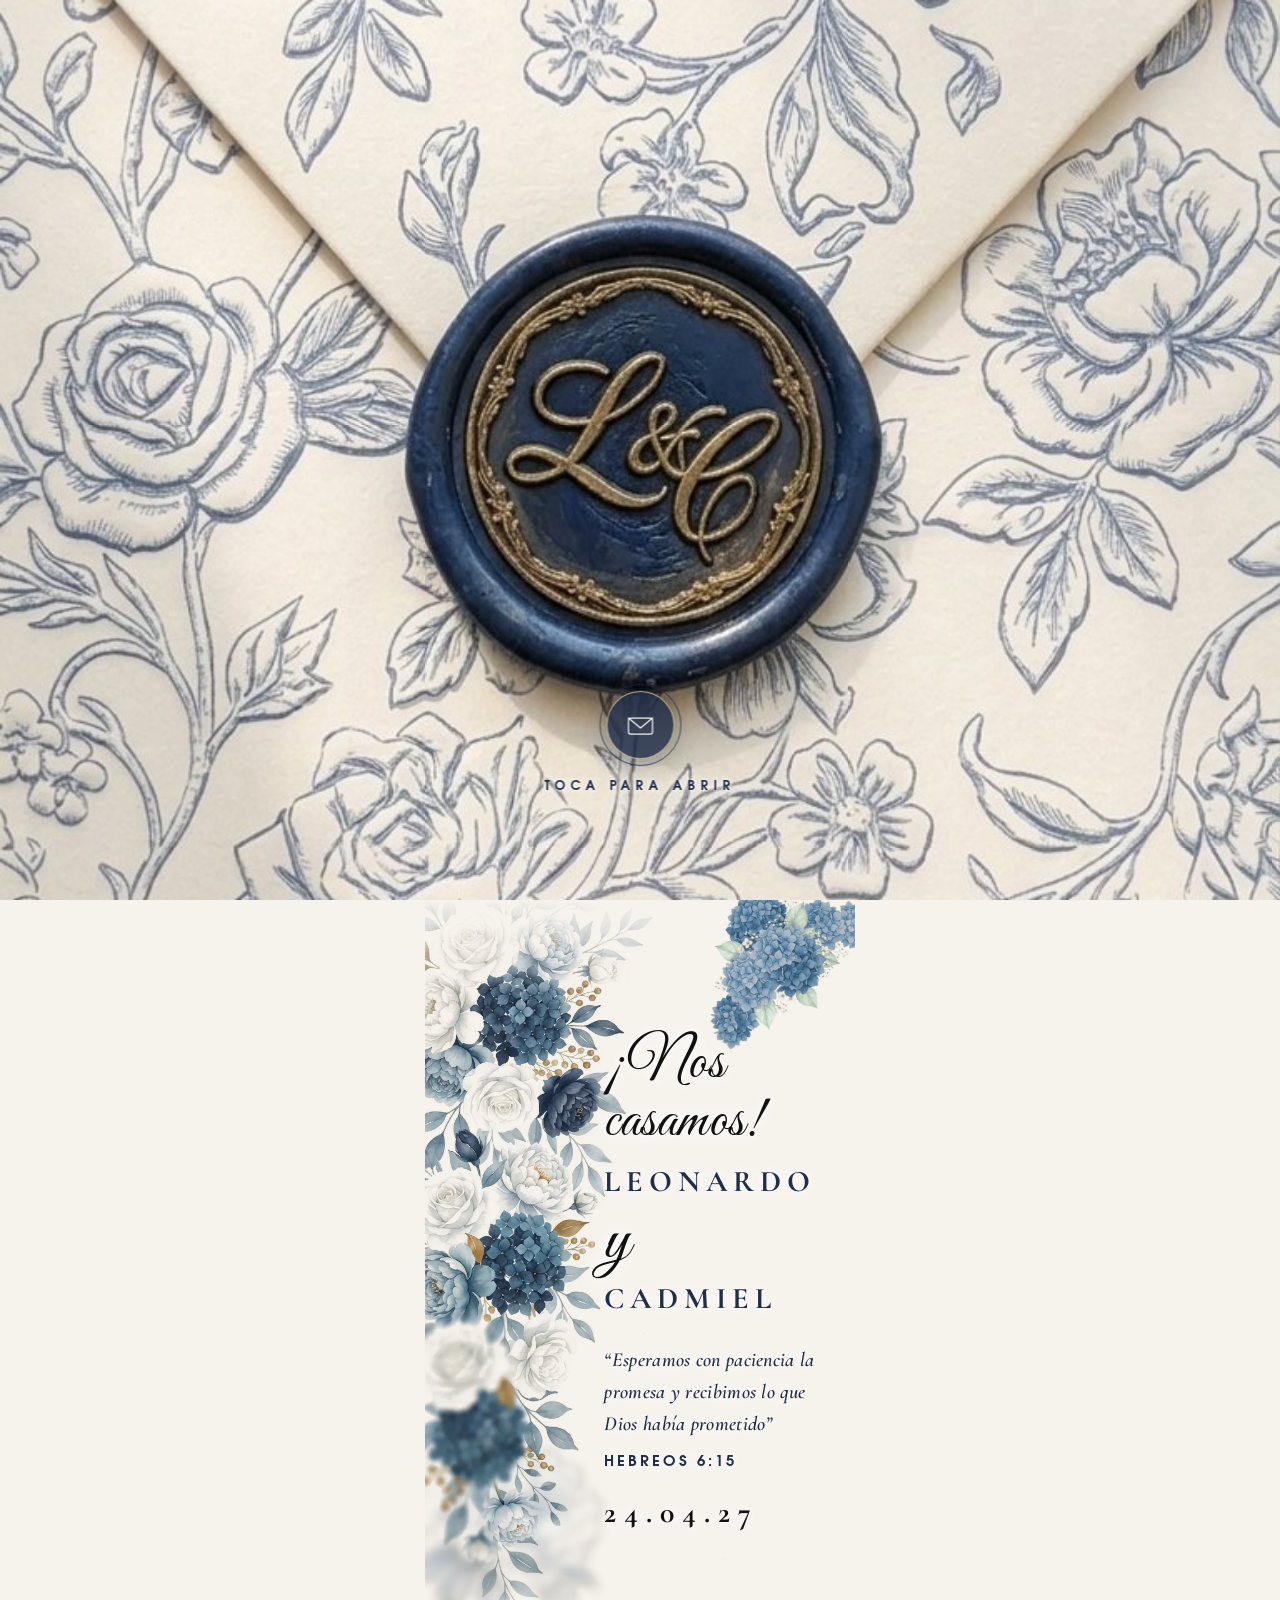
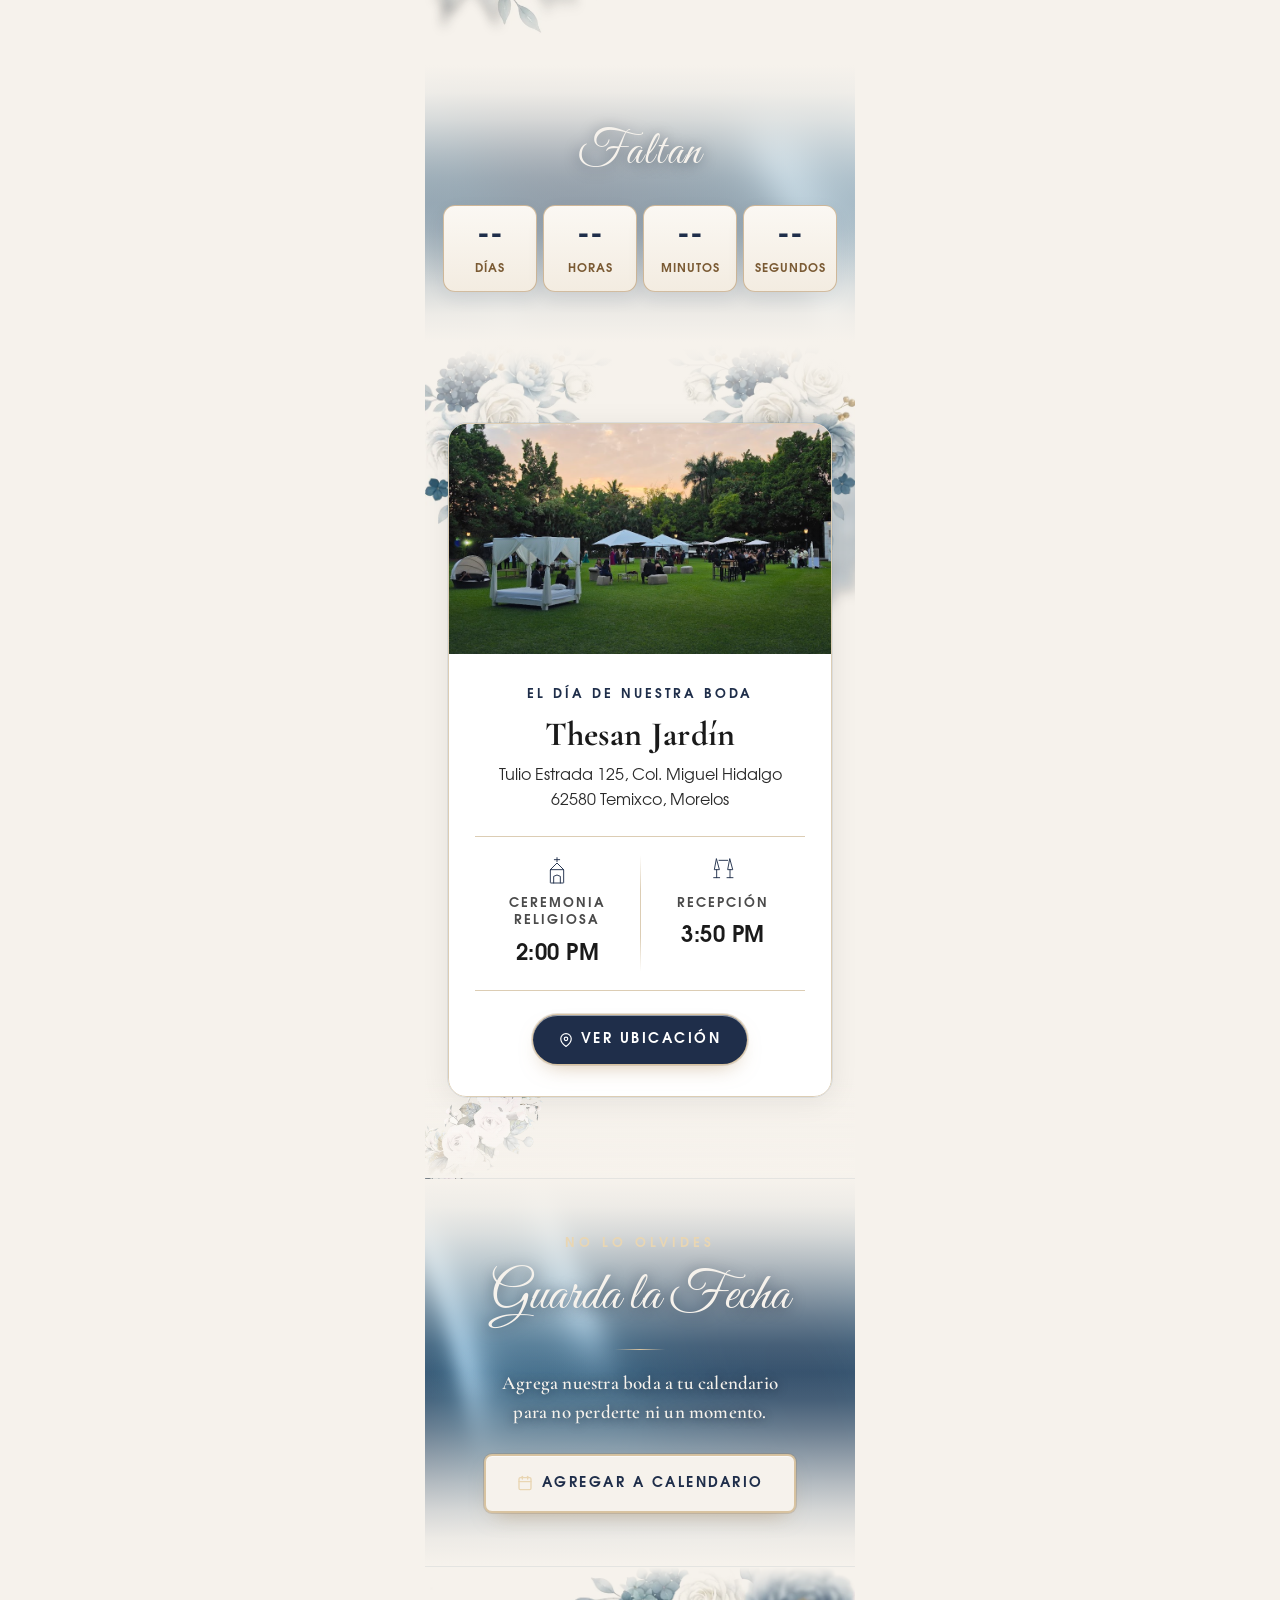
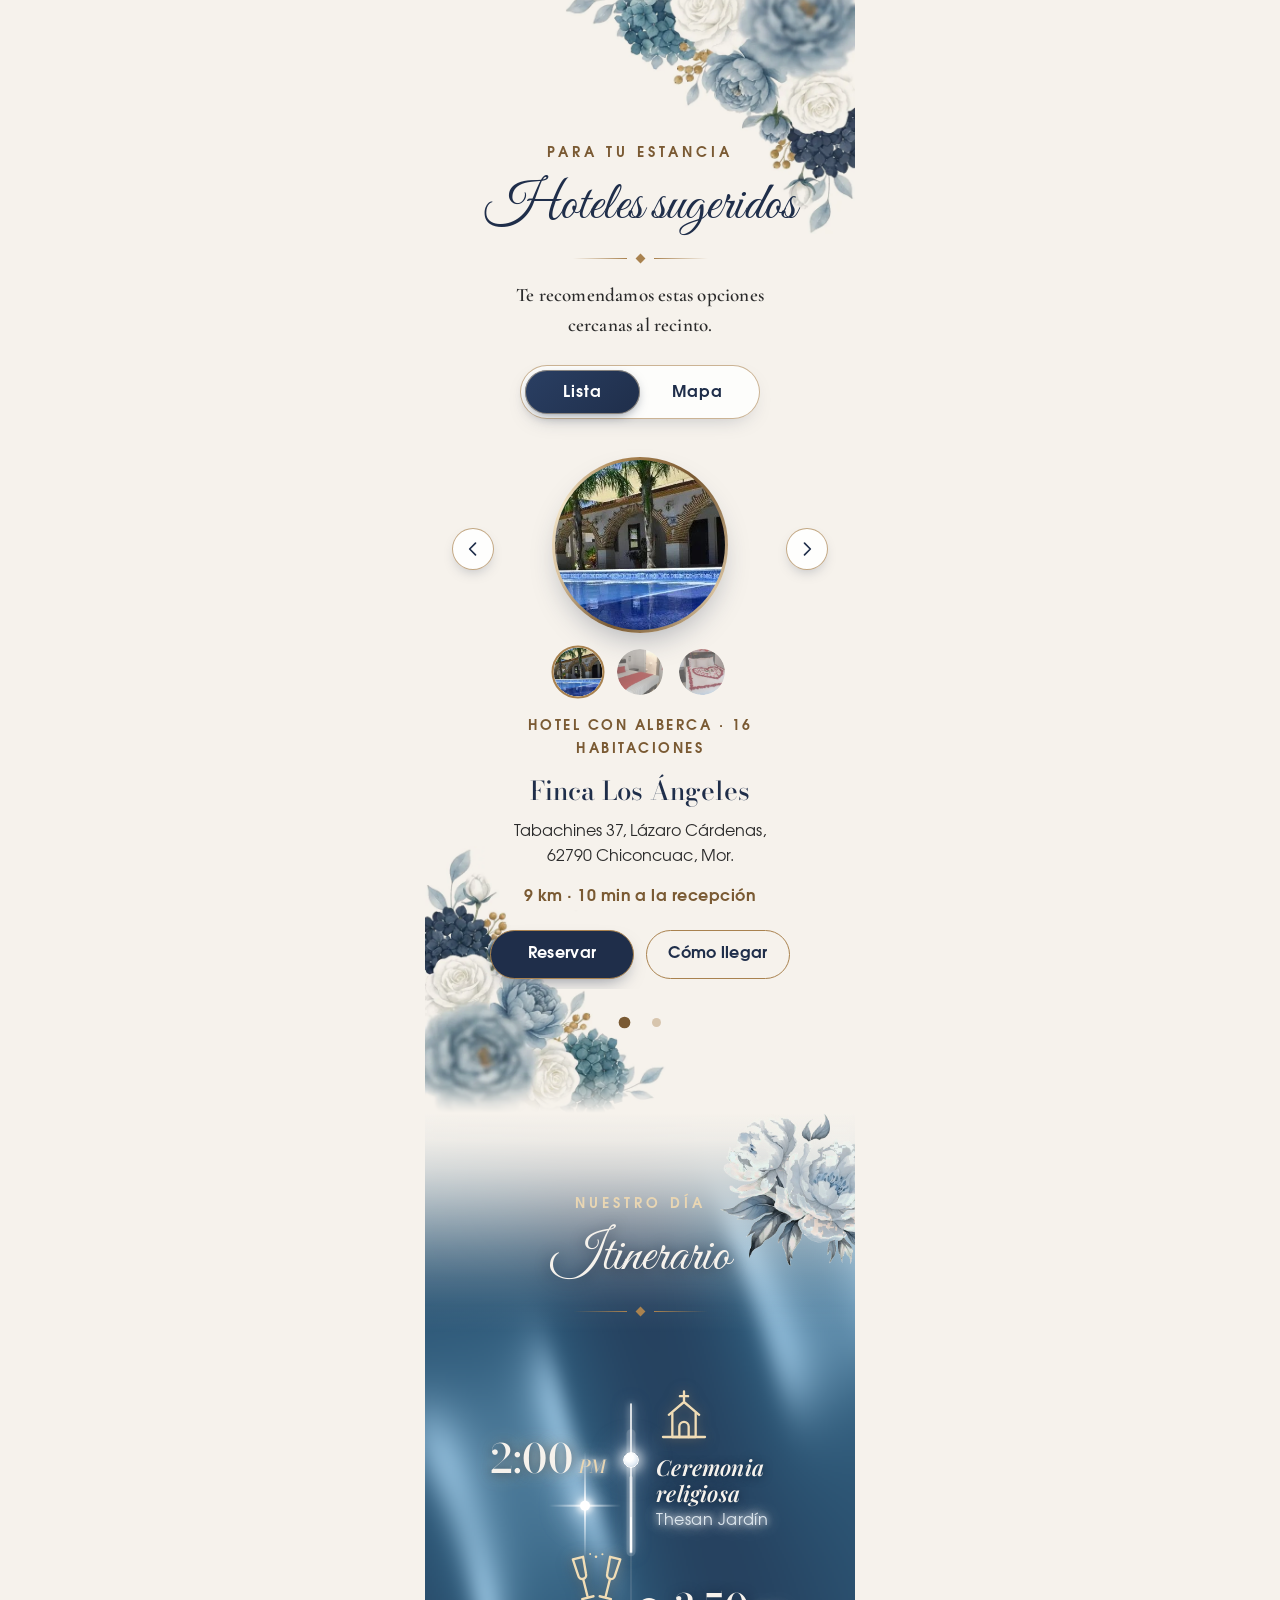
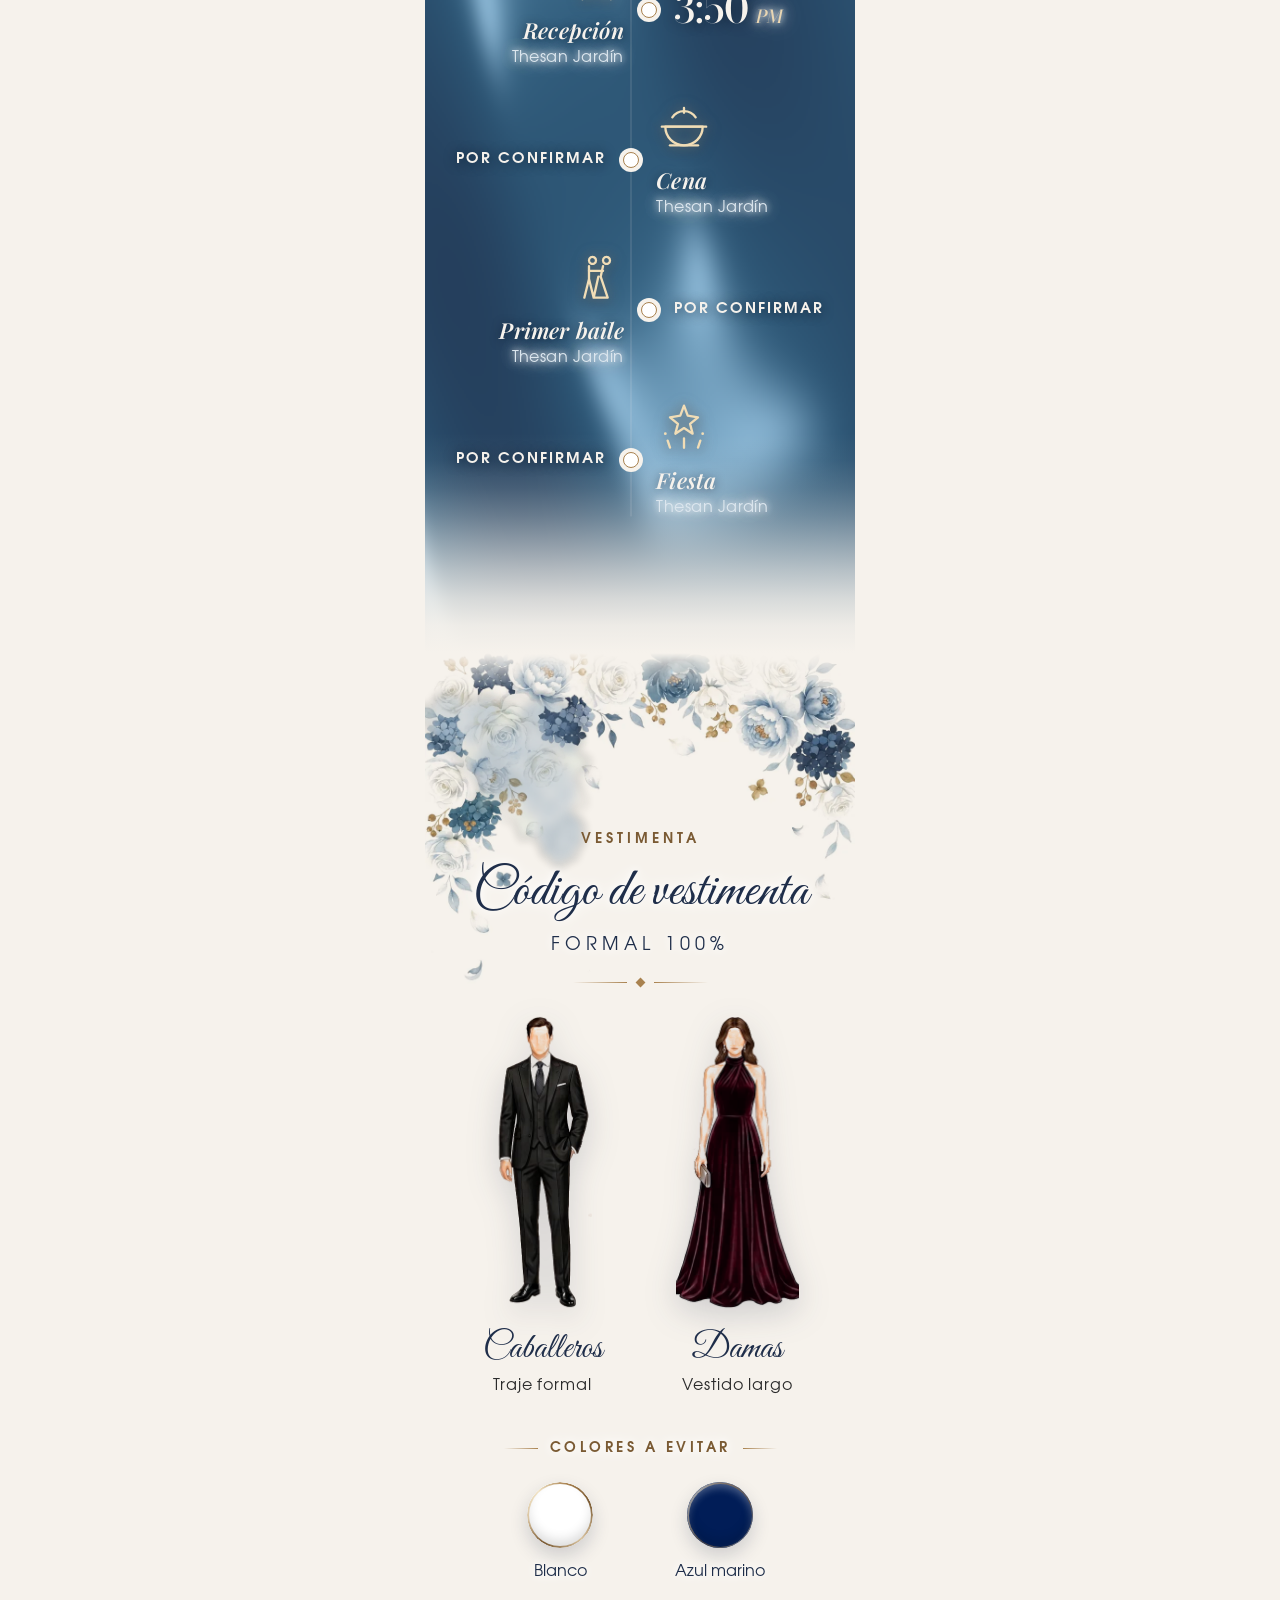
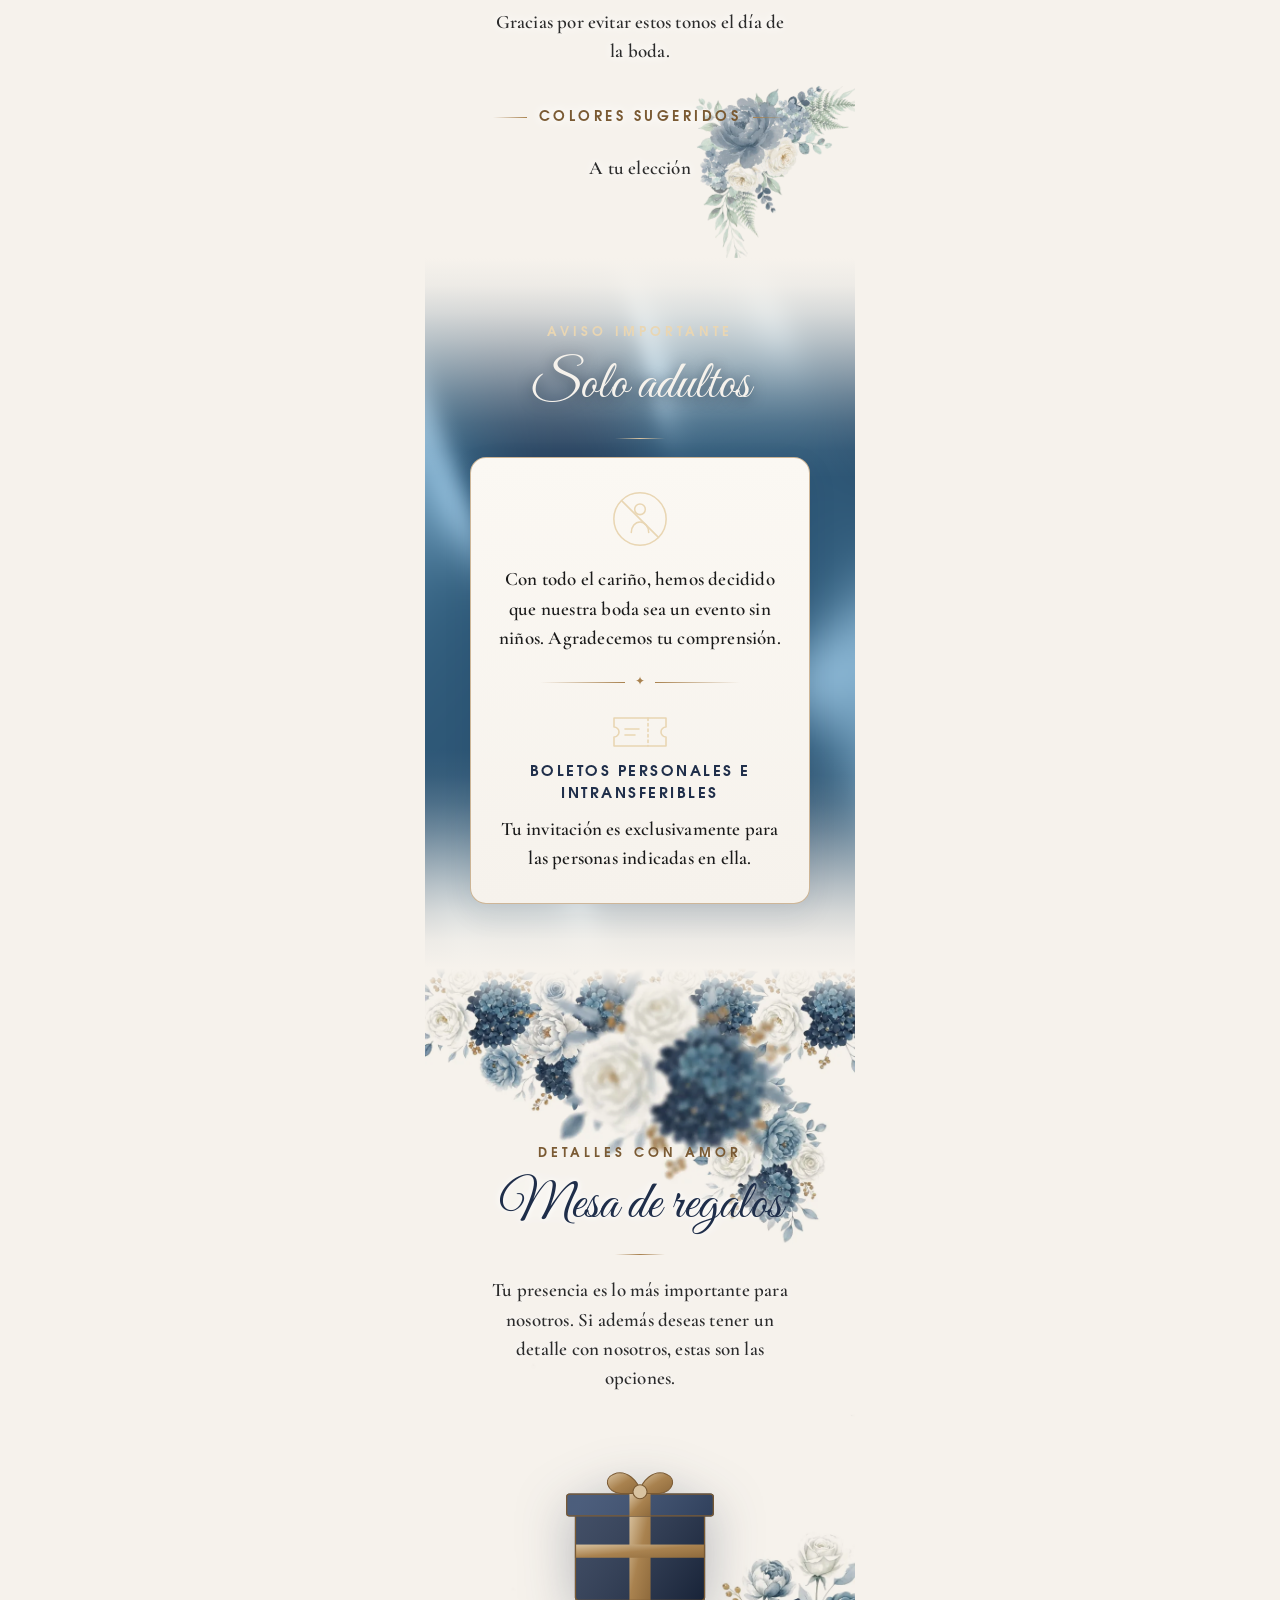
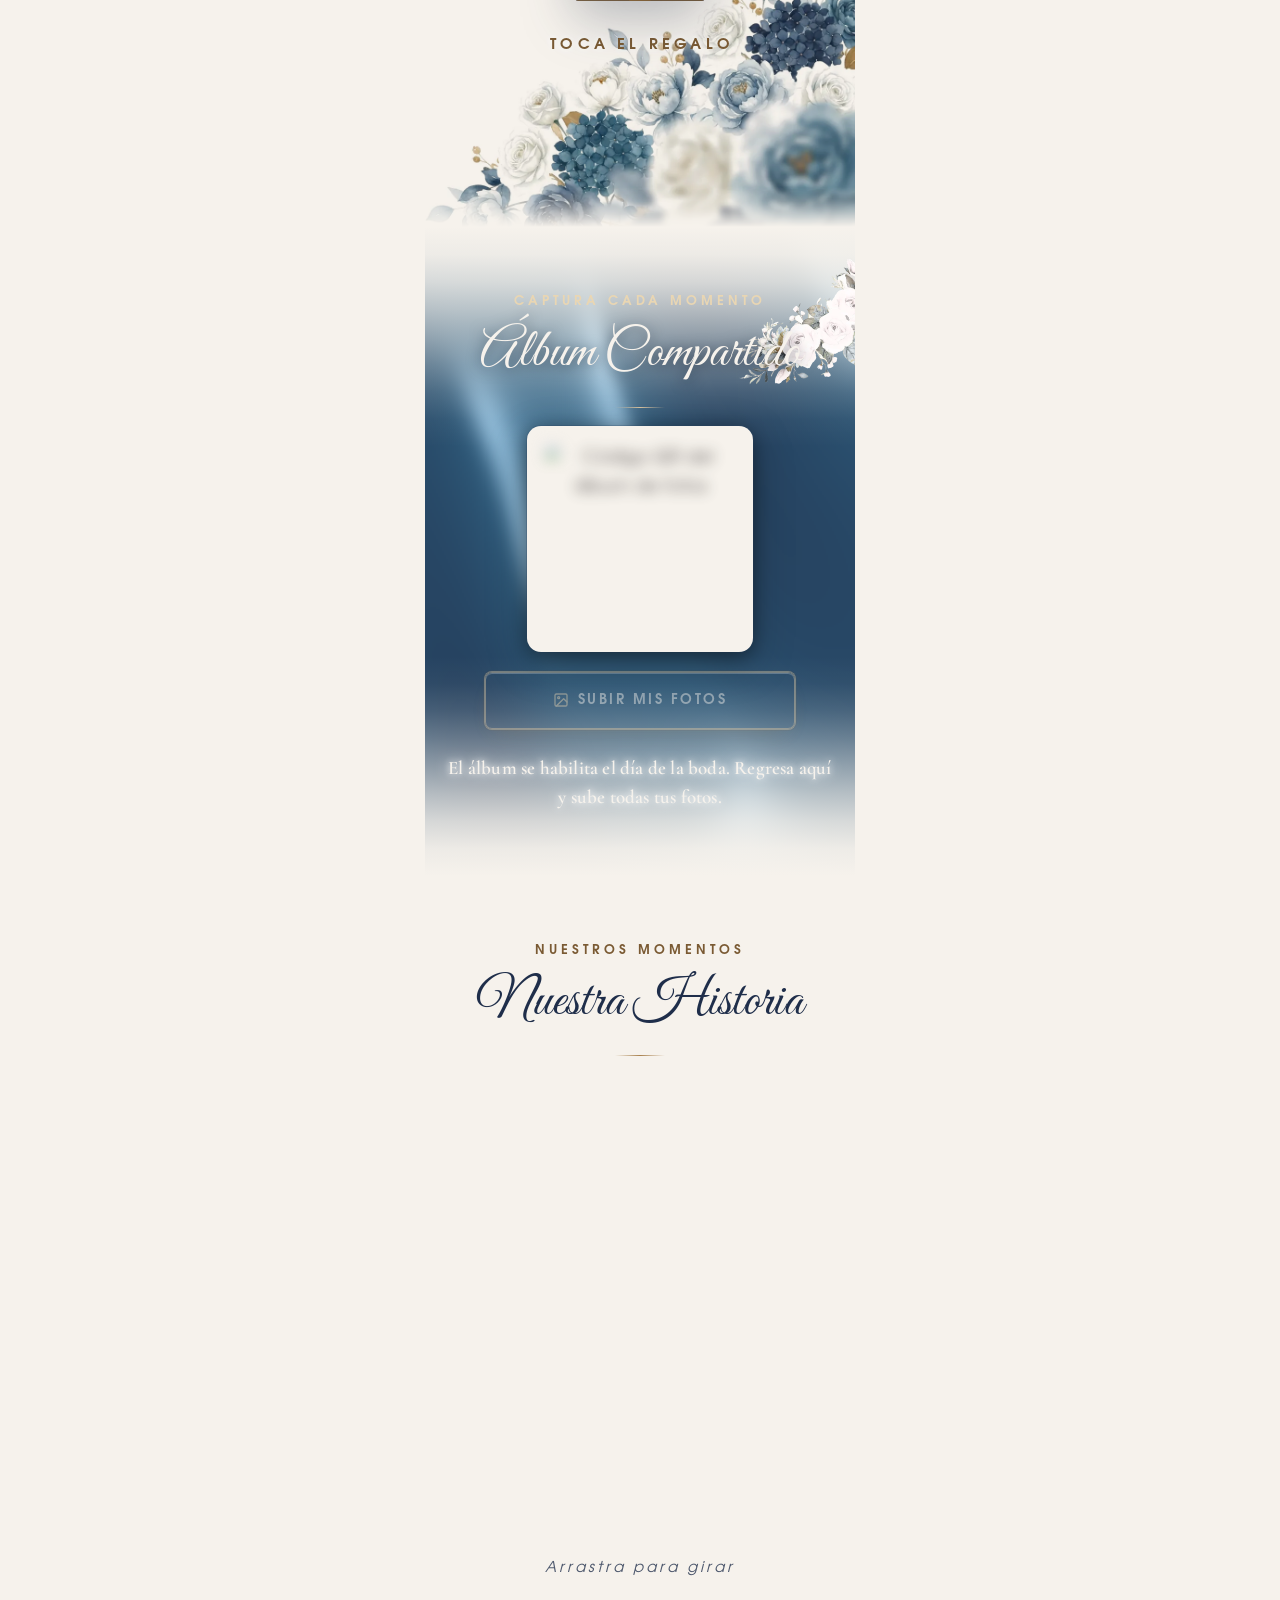
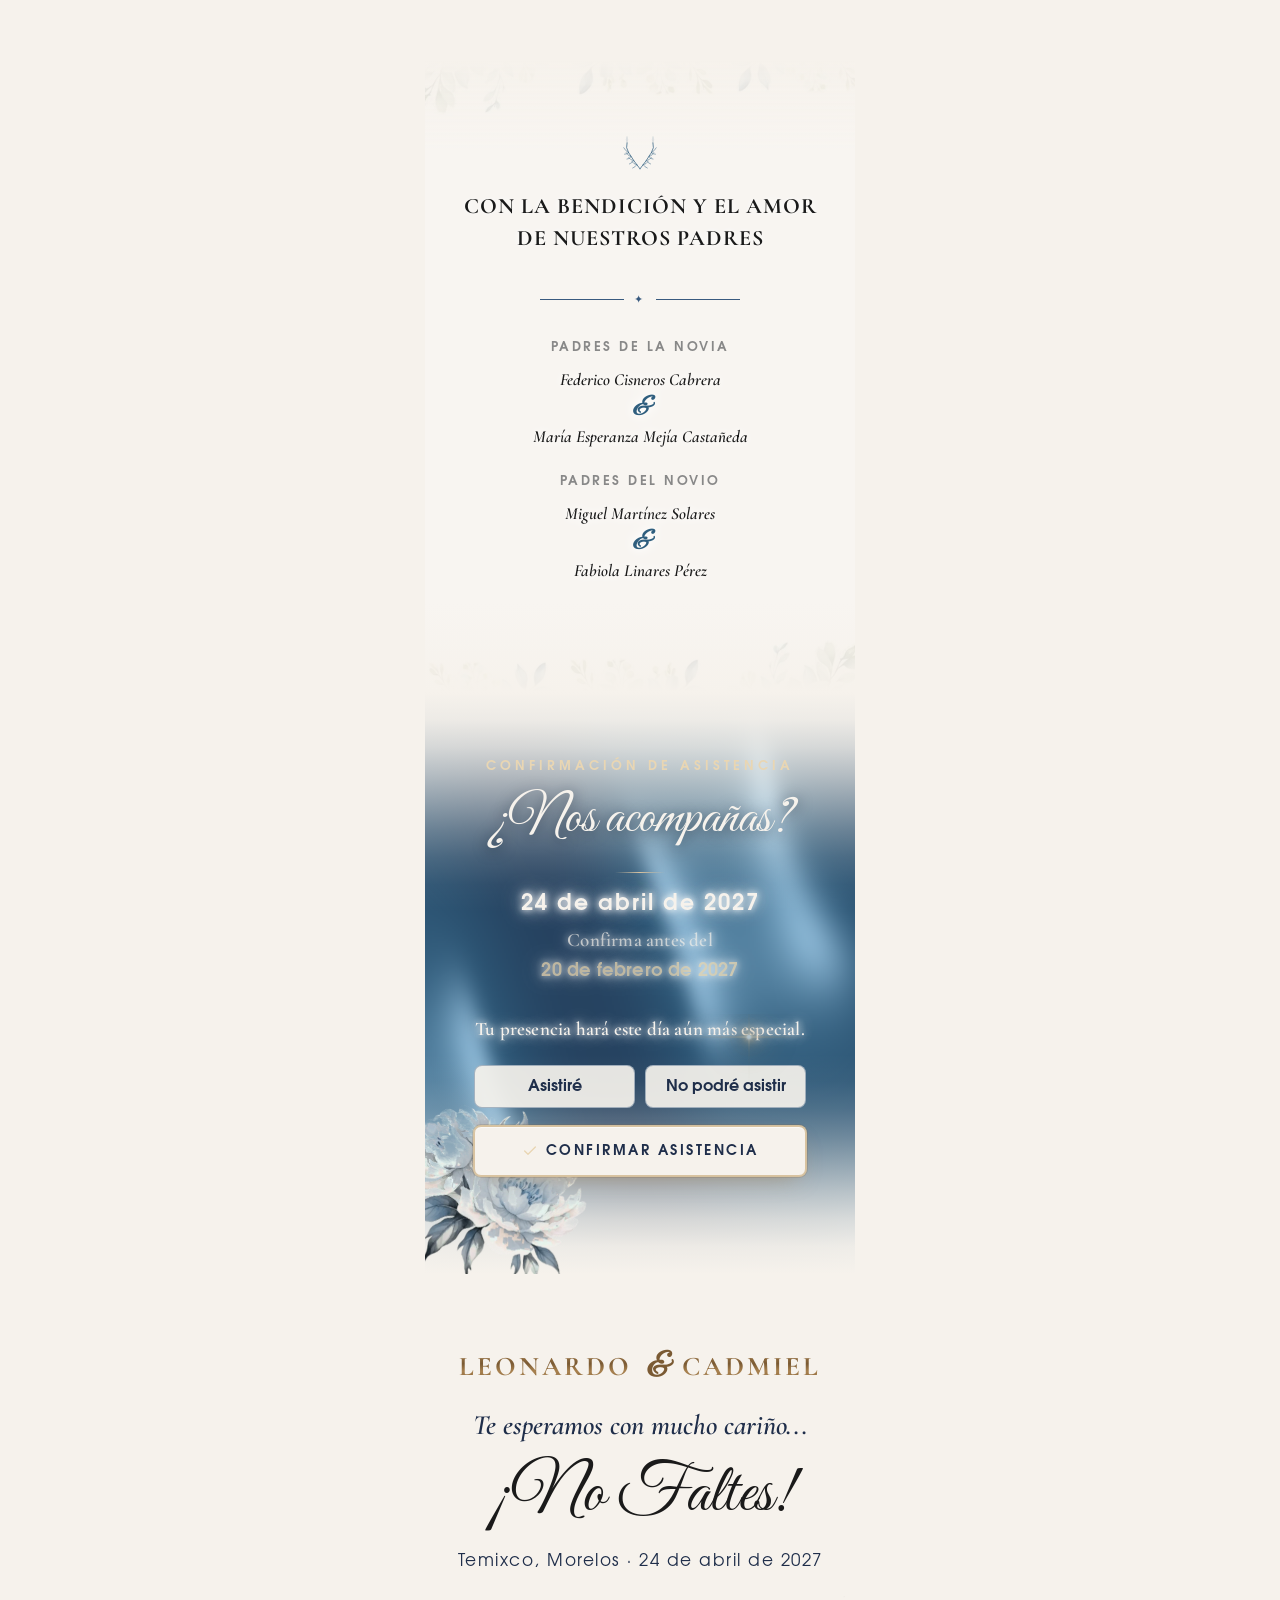
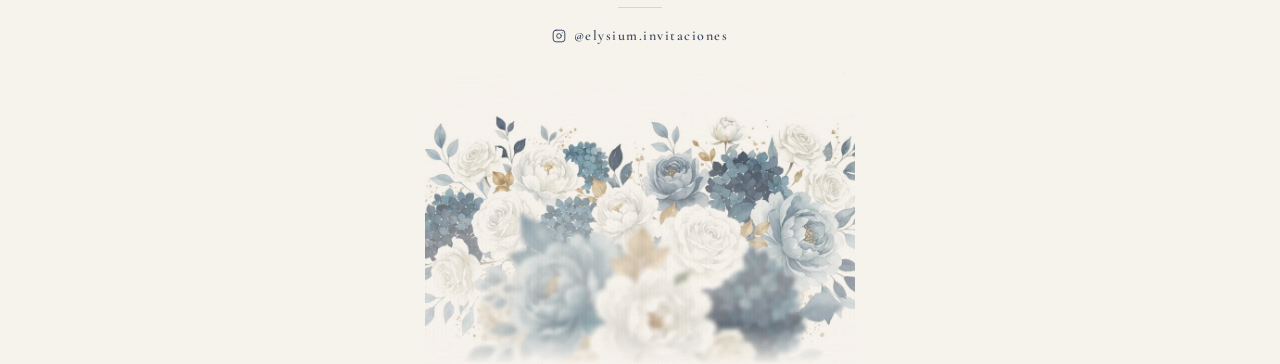
==== index.html @ c6f8a94c "fix: juntas en marfil con fundido de seda del kit; Century Gothic (TeX Gyre Adventor) sin Jost; itin" ====
<!DOCTYPE html>
<html lang="es">
<head>
  <meta charset="UTF-8">
  <meta name="viewport" content="width=device-width, initial-scale=1.0, maximum-scale=1.0, user-scalable=no">
  <meta name="theme-color" content="#1F2E4A">
  <title>Leonardo &amp; Cadmiel · 24 · Abril · 2027</title>
  <meta property="og:title" content="Leonardo &amp; Cadmiel · 24 · Abril · 2027">
  <meta property="og:description" content="¡Estás invitado a nuestra boda! Temixco, Morelos · 24 de abril de 2027">
  <meta property="og:image" content="https://boda-cadmiel-y-leonardo.vercel.app/og-image.jpg?v=2">
  <meta property="og:image:width" content="1200">
  <meta property="og:image:height" content="630">
  <meta property="og:type" content="website">
    <meta name="twitter:card" content="summary_large_image">
  <meta name="twitter:image" content="https://boda-cadmiel-y-leonardo.vercel.app/og-image.jpg?v=2">
  <link rel="preconnect" href="https://fonts.googleapis.com">
  <link rel="preconnect" href="https://fonts.gstatic.com" crossorigin>
  <link href="https://fonts.googleapis.com/css2?family=Bodoni+Moda:ital,opsz,wght@0,6..96,400;0,6..96,700;1,6..96,400&family=Cormorant+Garamond:ital,wght@0,400;0,500;0,600;1,400;1,500&family=Great+Vibes&family=Playfair+Display:ital,wght@1,500;1,600&family=Lato:wght@400;500;700&display=swap" rel="stylesheet">
  <style>
@font-face{font-family:'Adventor';src:url('fonts/adventor-regular.woff2') format('woff2');font-weight:100 550;font-style:normal;font-display:swap}
@font-face{font-family:'Adventor';src:url('fonts/adventor-bold.woff2') format('woff2');font-weight:551 900;font-style:normal;font-display:swap}
</style>
<style>
/* ── LE MAJOR FONT ───────────────────────────────────── */
@font-face{
  font-family:'Le Major';
  src:url('LeMajor.ttf') format('truetype');
  font-weight:400;font-style:normal;
  font-display:swap;
}

/* ── TOKENS ───────────────────────────────────────────── */
:root {
  --peach:        #2F5E7E;            /* azul petróleo (acento medio) */
  --peach-lt:     #9fb6c8;            /* azul claro */
  --peach-accent: #1F2E4A;            /* navy (títulos y texto sobre claros) */
  --peach-dim:    rgba(47,94,126,.14);
  --gold:         #A9824F;            /* oro caramelo (metálico) */
  --gold-soft:    #D9C3A0;
  --gold-deep:    #7A5A33;
  --cream:        #1a1a1a;            /* ink — texto principal */
  --cream-soft:   #4a4a4a;
  --ink:          #ffffff;            /* fondo principal blanco */
  --ink2:         #F6F2EC;            /* marfil cálido */
  --ink3:         #EFE8DD;            /* crema */
  --hair:         #DCCDB4;            /* hairline caramelo clara */
  --soft:         #9ebbc9;            /* celeste secundario */
  --spring:       cubic-bezier(.34,1.56,.64,1);
  --smooth:       cubic-bezier(.25,.46,.45,.94);
}

/* ── RESET ────────────────────────────────────────────── */
*,*::before,*::after{box-sizing:border-box;margin:0;padding:0}
html{scroll-behavior:smooth;-webkit-text-size-adjust:100%}
body{
  background:var(--ink);color:var(--cream);
  font-family:'Adventor','Century Gothic',sans-serif;font-weight:500;
  overflow-x:clip;max-width:430px;margin:0 auto;
  -webkit-tap-highlight-color:transparent;
  font-size:18px;line-height:1.65;
}
section{padding:64px 22px}

/* ── LOADER (SOBRE) ───────────────────────────────────── */
#loader{
  position:fixed;inset:0;z-index:9999;
  background:#F6F2EC;
  display:flex;flex-direction:column;align-items:center;justify-content:center;
  transition:opacity .8s ease;
}
.sobre-img{
  position:absolute;inset:0;
  width:100%;height:100%;
  object-fit:cover;
  opacity:0;
  animation:sobreFadeIn 1s ease .3s forwards;
}
@keyframes sobreFadeIn{to{opacity:1}}
.sobre-btn{
  position:absolute;bottom:12%;left:50%;transform:translateX(-50%);
  z-index:3;
  display:flex;flex-direction:column;align-items:center;gap:14px;
  background:none;border:none;cursor:pointer;
  opacity:0;
  animation:sobreFadeIn 1s ease .8s forwards;
  touch-action:manipulation;
  -webkit-tap-highlight-color:transparent;
}
.sobre-ring{
  position:relative;width:82px;height:82px;
  display:flex;align-items:center;justify-content:center;
}
.sobre-ring::before,.sobre-ring::after{
  content:'';position:absolute;inset:0;border-radius:50%;
  border:1px solid rgba(255,255,255,.3);
  animation:ringExpand 2.8s ease-out infinite;
}
.sobre-ring::after{animation-delay:1.4s;}
@keyframes ringExpand{
  0%{transform:scale(.65);opacity:.85}
  100%{transform:scale(1.65);opacity:0}
}
.sobre-circle{
  width:68px;height:68px;border-radius:50%;
  background:rgba(255,255,255,.13);
  backdrop-filter:blur(14px);-webkit-backdrop-filter:blur(14px);
  border:1px solid rgba(255,255,255,.38);
  box-shadow:0 8px 32px rgba(0,0,0,.22), inset 0 1px 0 rgba(255,255,255,.2);
  display:flex;align-items:center;justify-content:center;
  position:relative;z-index:2;
  transition:transform .35s var(--spring),background .3s;
}
.sobre-btn:active .sobre-circle{transform:scale(.9);}
.sobre-circle svg{width:30px;height:30px;}
.sobre-lbl{
  font-family:'Adventor','Century Gothic',sans-serif;
  font-size:11px;letter-spacing:5px;text-transform:uppercase;
  color:#fff;
  text-shadow:0 1px 10px rgba(0,0,0,.7),0 0 24px rgba(0,0,0,.4);
}
.sobre-video{
  position:absolute;inset:0;
  width:100%;height:100%;
  object-fit:cover;
  opacity:0;z-index:2;
  transition:opacity .5s ease;
}

/* ── PROGRESS BAR ─────────────────────────────────────── */
#prog{
  position:fixed;top:0;left:0;height:2px;width:0%;z-index:1000;
  background:linear-gradient(to right,var(--peach),var(--peach-lt));
  box-shadow:0 0 10px rgba(57,90,127,.5);
  transition:width .08s linear;pointer-events:none;
}

.vinyl-btn{
  position:fixed;z-index:900;right:16px;bottom:calc(18px + env(safe-area-inset-bottom));
  width:56px;height:56px;min-width:44px;min-height:44px;border-radius:50%;padding:0;border:none;cursor:pointer;background:transparent;
  touch-action:manipulation;-webkit-tap-highlight-color:transparent;
  opacity:0;transform:scale(.6);pointer-events:none;
  transition:transform .35s cubic-bezier(.2,.7,.2,1),opacity .5s ease;
  box-shadow:0 8px 20px rgba(31,46,74,.34),0 0 0 1.5px rgba(169,130,79,.75),0 0 0 4px rgba(217,195,160,.2);
}
.vinyl-btn.is-ready{opacity:1;transform:scale(1);pointer-events:auto}
@media (hover:hover){.vinyl-btn.is-ready:hover{transform:scale(1.08)}}
.vinyl-btn:focus-visible{outline:2px solid #2F5E7E;outline-offset:4px}
/* halo que respira */
.vinyl-btn::after{content:'';position:absolute;inset:-5px;border-radius:50%;border:1px solid #A9824F;opacity:.3;pointer-events:none;
  animation:vinylPulse 3s ease-in-out infinite}
.vinyl-btn.is-playing::after{animation-duration:1.6s}
@keyframes vinylPulse{0%,100%{transform:scale(1);opacity:.3}50%{transform:scale(1.12);opacity:.05}}

/* disco: gira SOLO con .is-playing (el JS lo frena con inercia al pausar) */
.vn-spin{position:absolute;inset:0;display:block;border-radius:50%;transition:none}
.vinyl-btn.is-playing .vn-spin{animation:vinylSpin 1.8s linear infinite}
@keyframes vinylSpin{to{transform:rotate(360deg)}}
/* negro con surcos; centro liso con orificio; nada de etiqueta, texto ni insignia */
.vn-disc{position:absolute;inset:0;display:block;border-radius:50%;overflow:hidden;
  background:
    radial-gradient(circle,#06080d 0 3.5%,transparent 4%),
    radial-gradient(circle,#232a38 0 16%,#A9824F 16.5% 17.5%,transparent 18%),
    repeating-radial-gradient(circle,transparent 0 2.2%,rgba(255,255,255,.055) 2.6%,transparent 3.2%),
    conic-gradient(from 20deg,rgba(255,255,255,0) 0 8%,rgba(255,255,255,.07) 12%,rgba(255,255,255,0) 17% 58%,rgba(255,255,255,.05) 63%,rgba(255,255,255,0) 68%),
    radial-gradient(circle,#10141d 0%,#161b26 60%,#0c1018 100%);
  box-shadow:inset 0 0 8px rgba(0,0,0,.5)}
/* reflejo de luz FIJO: vive fuera del disco que gira */
.vn-sheen{position:absolute;inset:0;border-radius:50%;pointer-events:none;z-index:2;
  background:linear-gradient(135deg,transparent 28%,rgba(255,255,255,.1) 41%,rgba(255,255,255,.2) 48%,rgba(255,255,255,.1) 55%,transparent 68%)}
/* aguja en el metálico: baja al sonar, se mece, se levanta en pausa */
.vn-needle{position:absolute;z-index:5;top:-10px;right:-11px;width:30px;height:auto;pointer-events:none;user-select:none;
  transform-origin:80% 10%;transform:rotate(14deg);transition:transform .7s cubic-bezier(.3,.7,.2,1);
  filter:drop-shadow(0 2px 3px rgba(31,46,74,.35))}
.vinyl-btn.is-playing .vn-needle{transform:rotate(-12deg);animation:vnRock 3.6s ease-in-out .8s infinite}
@keyframes vnRock{0%,100%{transform:rotate(-12deg)}50%{transform:rotate(-10.8deg)}}
@media (prefers-reduced-motion:reduce){
  .vinyl-btn.is-playing .vn-spin,.vinyl-btn::after,.vinyl-btn.is-playing .vn-needle{animation:none!important}
  .vn-needle{transition:none}
}

/* ── TOAST ────────────────────────────────────────────── */
#toast{
  position:fixed;bottom:78px;left:50%;
  transform:translateX(-50%) translateY(16px);
  background:rgba(255,255,255,.95);backdrop-filter:blur(16px);-webkit-backdrop-filter:blur(16px);
  border:1px solid var(--peach);color:var(--peach);
  box-shadow:0 8px 30px rgba(57,90,127,.18);
  padding:11px 22px;border-radius:40px;
  font-size:12px;letter-spacing:2px;text-transform:uppercase;font-weight:500;
  opacity:0;transition:all .4s var(--spring);
  white-space:nowrap;z-index:998;pointer-events:none;
}
#toast.show{opacity:1;transform:translateX(-50%) translateY(0)}

/* ── HELPERS ──────────────────────────────────────────── */
.lbl{font-family:'Cormorant Garamond',serif;font-size:14px;font-weight:700;letter-spacing:4px;text-transform:uppercase;color:var(--peach-accent);text-align:center;display:block}
.ttl{font-family:'Cormorant Garamond',serif;font-size:30px;font-weight:600;text-align:center;color:var(--cream);line-height:1.25;margin-top:6px}
.gline{width:50px;height:1px;background:linear-gradient(to right,transparent,var(--peach),transparent);margin:18px auto}

.btn{
  display:flex;align-items:center;justify-content:center;gap:9px;
  width:100%;padding:16px 16px;
  border:1px solid var(--peach-accent);border-radius:7px;
  background:transparent;color:var(--peach-accent);
  font-family:'Adventor','Century Gothic',sans-serif;font-size:12px;font-weight:700;letter-spacing:3px;text-transform:uppercase;
  text-decoration:none;cursor:pointer;-webkit-appearance:none;
  position:relative;overflow:hidden;
  transition:background .25s, transform .2s var(--spring);
}
.btn:active{transform:scale(.96);background:rgba(57,90,127,.08)}
.btn+.btn{margin-top:10px}
.btn-blue{
  background:var(--peach-accent);color:#fff;font-weight:700;
  box-shadow:0 4px 22px rgba(42,67,96,.3);
  transition:all .3s var(--spring);
}
.btn-blue:active{background:rgba(57,90,127,.92);transform:scale(.96)}

/* ── HERO ─────────────────────────────────────────────── */
#hero{
  min-height:100svh;display:flex;flex-direction:column;
  align-items:center;justify-content:flex-start;
  position:relative;overflow:hidden;padding:0 28px 88px;
}
.h-bg{
  position:absolute;top:-20%;left:0;right:0;bottom:-20%;
  z-index:0;will-change:transform;
}
.h-bg img{
  width:100%;height:100%;object-fit:cover;object-position:center 22%;
  filter:brightness(.82) saturate(.88) contrast(1.04);
  display:block;
}
.h-ov{
  position:absolute;inset:0;z-index:1;
  background:
    linear-gradient(to bottom, transparent 82%, var(--ink) 100%),
    radial-gradient(ellipse 85% 70% at 50% 48%,
      transparent 0%,transparent 40%,
      rgba(14,29,51,.32) 60%,rgba(10,22,40,.55) 80%,rgba(6,14,28,.78) 100%);
}
.h-ov::after{
  content:'';position:absolute;
  left:50%;top:44%;transform:translate(-50%,-50%);
  width:70%;max-width:320px;aspect-ratio:1;
  background:radial-gradient(circle, rgba(255,255,255,.06) 0%, transparent 55%);
  pointer-events:none;
}
.h-cnt{
  position:relative;z-index:4;text-align:center;
  display:flex;flex-direction:column;align-items:center;
  margin-top:62vh;
}
.h-monogram{
  display:flex;align-items:baseline;justify-content:center;
  position:relative;line-height:1;margin-bottom:0;
  padding:38px 44px 56px;
  text-shadow:0 2px 40px rgba(0,0,0,.35);
  overflow:visible;
}
.mono-k,.mono-m{
  font-family:'Le Major','Bodoni Moda',serif;
  color:rgba(255,255,255,.95);
  display:inline-block;line-height:1;
}
.mono-k{
  font-size:clamp(74px,22vw,120px);font-weight:400;font-style:italic;
  position:relative;z-index:2;
  margin-right:14px;
}
.mono-m{
  font-size:clamp(74px,22vw,120px);font-weight:400;font-style:normal;
  margin-left:14px;position:relative;z-index:1;
}
.mono-amp{
  font-family:'Great Vibes',cursive;
  font-size:clamp(46px,13vw,68px);font-weight:400;font-style:italic;
  color:rgba(255,255,255,.92);
  display:inline-block;line-height:1;
  position:relative;z-index:3;
  transform:translateY(-10px);
  text-shadow:0 2px 30px rgba(0,0,0,.4);
}
.h-scroll{
  position:absolute;bottom:28px;left:50%;transform:translateX(-50%);
  display:flex;flex-direction:column;align-items:center;gap:10px;z-index:3;
}
.h-scroll span{font-size:10px;letter-spacing:4px;text-transform:uppercase;color:rgba(255,255,255,.5);font-weight:500}
.h-scroll-line{
  width:1px;height:42px;
  background:linear-gradient(to bottom,rgba(255,255,255,.4),transparent);
  transform-origin:top;animation:scrollLine 2s ease-in-out infinite;
}
@keyframes scrollLine{0%{transform:scaleY(0);opacity:1}80%{transform:scaleY(1);opacity:.8}100%{transform:scaleY(1);opacity:0}}

/* ── FECHA ────────────────────────────────────────────── */
#fecha{
  position:relative;overflow:hidden;padding:0;min-height:85vh;
  display:flex;align-items:center;justify-content:flex-end;
  background:#F6F2EC;
}
.fch-bg{
  position:absolute;inset:0;width:100%;height:100%;
  object-fit:cover;object-position:center;z-index:0;
  filter:brightness(.82) saturate(.85);
}
#fecha::before,#fecha::after{content:'';position:absolute;left:0;right:0;z-index:3;pointer-events:none;}
#fecha::before{top:0;height:90px;background:linear-gradient(to bottom,#fff 0%,transparent 100%);}
#fecha::after{bottom:0;height:90px;background:linear-gradient(to top,#fff 0%,transparent 100%);}
.fch-content{
  position:relative;z-index:2;padding:72px 22px 64px 16px;text-align:left;width:62%;
}
.fch-headline{
  font-family:'Great Vibes',cursive;
  font-size:clamp(40px,11vw,58px);
  color:#111;margin-bottom:14px;line-height:1;
  letter-spacing:.5px;
}
.fch-n1{
  font-family:'Cormorant Garamond',serif;
  font-size:clamp(22px,5.5vw,30px);font-weight:700;
  color:#111;line-height:1.15;
  letter-spacing:clamp(3px,1vw,6px);text-transform:uppercase;
}
.fch-full{
  font-family:'Adventor','Century Gothic',sans-serif;font-size:clamp(12px,3vw,14px);font-weight:700;
  letter-spacing:clamp(2px,.8vw,5px);color:#111;margin-bottom:4px;
  text-transform:uppercase;opacity:.7;
}
.fch-amp{
  font-family:'Great Vibes',cursive;
  font-size:clamp(48px,13vw,68px);color:#111;
  display:block;margin:8px 0 6px;line-height:1;
}
.fch-honor{
  margin-top:28px;font-family:'Cormorant Garamond',serif;
  font-size:clamp(16px,4.2vw,20px);font-weight:500;font-style:italic;
  color:#111;line-height:1.6;letter-spacing:.3px;opacity:.8;
}
.fch-date{
  margin-top:14px;font-family:'Cormorant Garamond',serif;
  font-size:clamp(22px,6vw,30px);font-weight:700;
  color:#111;letter-spacing:clamp(4px,1.5vw,8px);
}

/* ── COUNTDOWN ────────────────────────────────────────── */
#countdown{
  position:relative;overflow:hidden;padding:0;
  background:
    radial-gradient(ellipse 80% 55% at 12% 25%, rgba(155,173,196,.18) 0%, transparent 52%),
    radial-gradient(ellipse 60% 70% at 88% 78%, rgba(57,90,127,.18) 0%, transparent 48%),
    radial-gradient(ellipse 100% 50% at 50% 100%, rgba(42,67,96,.25) 0%, transparent 50%),
    linear-gradient(170deg, #14223a 0%, #233e5c 30%, #1c3250 65%, #0e1d33 100%);
  -webkit-mask-image:linear-gradient(to bottom, transparent, black 18%, black 82%, transparent);
  mask-image:linear-gradient(to bottom, transparent, black 18%, black 82%, transparent);
}
#countdown::before{
  content:'';position:absolute;inset:0;pointer-events:none;
  background-image:repeating-linear-gradient(45deg,rgba(57,90,127,.03) 0px,rgba(57,90,127,.03) 1px,transparent 1px,transparent 30px);
}
#countdown::after{
  content:'';position:absolute;left:50%;top:50%;transform:translate(-50%,-50%);
  width:320px;height:320px;border-radius:50%;
  background:radial-gradient(circle, rgba(57,90,127,.06) 0%, transparent 70%);
  pointer-events:none;
}
.cd-content{
  position:relative;z-index:2;display:flex;flex-direction:column;
  align-items:center;justify-content:center;padding:64px 20px 60px;text-align:center;
}
.cd-row{display:flex;align-items:flex-start;justify-content:center;gap:0;width:100%;}
.cd-cell{display:flex;flex-direction:column;align-items:center;flex:1;}
.cd-num{
  font-family:'Cormorant Garamond',serif;font-weight:400;
  font-size:clamp(38px,10vw,64px);line-height:1;
  color:#e8eef5;font-variant-numeric:tabular-nums;display:block;
}
.cd-lbl{
  font-family:'Adventor','Century Gothic',sans-serif;font-weight:500;font-size:8px;letter-spacing:3.5px;
  text-transform:uppercase;color:rgba(155,173,196,.55);margin-top:8px;
}
.cd-falta{
  font-family:'Cormorant Garamond',serif;font-weight:400;font-style:italic;
  font-size:22px;letter-spacing:2px;color:rgba(155,173,196,.7);
  margin-bottom:18px;display:block;text-align:center;
}
.cd-sep{
  font-family:'Cormorant Garamond',serif;font-weight:300;
  font-size:clamp(28px,7vw,50px);color:rgba(255,255,255,.35);
  line-height:1;padding:0 2px;margin-top:3px;align-self:flex-start;
}

/* ── LOCATION ─────────────────────────────────────────── */
#location{
  position:relative;overflow:hidden;padding:80px 22px;
  background-color:#F6F2EC;
  background-image:url('fondo-location.jpeg');
  background-position:center center;
  background-size:cover;
  background-repeat:no-repeat;
}
#location::before,#location::after{
  content:'';position:absolute;left:0;right:0;z-index:2;pointer-events:none;
}
#location::before{top:0;height:100px;background:linear-gradient(to bottom,#fff 0%,transparent 100%);}
#location::after{bottom:0;height:100px;background:linear-gradient(to top,#fff 0%,transparent 100%);}
.loc-wrap{
  border-radius:20px;overflow:hidden;
  border:1px solid rgba(57,90,127,.14);
  box-shadow:0 4px 28px rgba(0,0,0,.07);
  position:relative;z-index:3;
}
.loc-block{
  background:rgba(255,255,255,.82);
  backdrop-filter:blur(8px);-webkit-backdrop-filter:blur(8px);
  padding:32px 22px;
  text-align:center;margin-bottom:0;
}
.loc-block:not(:last-child){
  border-bottom:1px solid rgba(57,90,127,.12);
}
.loc-icon{margin:0 auto 6px;}
.loc-icon svg{width:56px;height:56px;}
.loc-title{
  font-family:'Cormorant Garamond',serif;font-size:clamp(34px,8.5vw,42px);
  color:var(--cream);margin-bottom:22px;line-height:1.2;font-weight:700;
}
.loc-photo{
  width:210px;height:210px;border-radius:50%;margin:0 auto 22px;overflow:hidden;
  background:rgba(57,90,127,.06);border:2px solid rgba(57,90,127,.14);
  display:flex;align-items:center;justify-content:center;
  box-shadow:0 10px 36px rgba(42,67,96,.1);
}
.loc-photo img{width:100%;height:100%;object-fit:cover;display:block;}
.loc-time{
  font-family:'Cormorant Garamond',serif;font-size:20px;font-weight:600;font-style:italic;
  color:var(--cream);margin-bottom:6px;opacity:.7;
}
.loc-venue{
  font-family:'Cormorant Garamond',serif;font-size:20px;font-weight:700;
  color:var(--cream);line-height:1.35;margin-bottom:20px;
}
.loc-btn{
  display:inline-block;padding:12px 30px;border-radius:30px;
  background:rgba(57,90,127,.1);color:var(--cream);
  font-family:'Adventor','Century Gothic',sans-serif;font-size:11px;letter-spacing:2.5px;
  text-transform:uppercase;font-weight:700;text-decoration:none;
  border:1px solid rgba(57,90,127,.25);transition:background .3s,border-color .3s;
}
.loc-btn:hover{background:rgba(57,90,127,.22);border-color:rgba(57,90,127,.45);}

/* ── CALENDAR ─────────────────────────────────────────── */
#calendar{
  background:var(--ink3);padding:54px 22px;text-align:center;
  border-top:1px solid rgba(57,90,127,.09);border-bottom:1px solid rgba(57,90,127,.09);
}
.cal-sub{font-size:17px;color:var(--cream);opacity:.75;line-height:1.7;margin:14px 0 28px;font-weight:500;}

/* ── ITINERARY ────────────────────────────────────────── */
#itinerary{
  position:relative;overflow:hidden;padding:72px 20px;
  background-color:#F6F2EC;
}
.it-bg{
  position:absolute;inset:0;width:100%;height:100%;
  object-fit:cover;object-position:center;
  opacity:.22;z-index:0;
}
#itinerary::before,#itinerary::after{content:'';position:absolute;left:0;right:0;z-index:2;pointer-events:none;}
#itinerary::before{top:0;height:90px;background:linear-gradient(to bottom,#F6F2EC 0%,transparent 100%);}
#itinerary::after{bottom:0;height:90px;background:linear-gradient(to top,#F6F2EC 0%,transparent 100%);}
.it-inner{position:relative;z-index:3;}
.it-title{
  font-family:'Cormorant Garamond',serif;font-size:clamp(28px,7vw,42px);font-weight:400;
  letter-spacing:10px;text-transform:uppercase;
  color:#1a1a1a;text-align:center;margin-bottom:52px;
}
.it-timeline{
  max-width:330px;margin:0 auto;
  position:relative;
}
.it-timeline::before{
  content:'';position:absolute;left:50%;top:0;bottom:0;
  width:1px;background:#1a1a1a;transform:translateX(-50%);
}
.it-step{
  display:grid;grid-template-columns:1fr 20px 1fr;
  align-items:center;min-height:88px;
  position:relative;
}
.it-dot{
  width:7px;height:7px;background:#1a1a1a;border-radius:50%;
  margin:0 auto;position:relative;z-index:1;
  box-shadow:0 0 0 3px #F6F2EC;
}
.it-ico{
  display:flex;justify-content:flex-end;align-items:center;
  padding-right:18px;
}
.it-ico svg{
  width:62px;height:62px;
  stroke:#1a1a1a;stroke-width:1.8;stroke-linecap:round;stroke-linejoin:round;fill:none;
  overflow:visible;
}
.it-text{ padding-left:18px; }
.it-label{
  font-family:'Adventor','Century Gothic',sans-serif;font-size:8px;letter-spacing:4px;
  text-transform:uppercase;color:#555;display:block;margin-bottom:3px;
}
.it-time{
  font-family:'Cormorant Garamond',serif;font-size:clamp(22px,5.5vw,28px);font-weight:700;
  color:#1a1a1a;line-height:1;display:block;
}

/* ── DRESSCODE ────────────────────────────────────────── */
#dresscode{background:#2a4360;overflow:hidden;padding:64px 22px;}
.dc-title{font-family:'Adventor','Century Gothic',sans-serif;font-size:clamp(20px,5vw,26px);letter-spacing:6px;font-weight:700;text-transform:uppercase;color:#fff;text-align:center;margin-bottom:28px;line-height:1.1;}
.dc-outfits{display:flex;align-items:flex-end;justify-content:center;gap:18px;margin:0 auto 28px;max-width:340px;}
.dc-outfit{display:flex;flex-direction:column;align-items:center;}
.dc-outfit svg{height:230px;width:auto;overflow:visible;}
.dc-type-txt{
  font-family:'Cormorant Garamond',serif;font-size:clamp(22px,6vw,30px);font-weight:600;
  letter-spacing:6px;text-transform:uppercase;color:#fff;text-align:center;margin-bottom:24px;
}
.dc-msg{
  font-family:'Cormorant Garamond',serif;font-style:italic;font-size:18px;font-weight:500;
  color:rgba(255,255,255,.92);text-align:center;line-height:1.7;max-width:340px;margin:0 auto;
}
.dc-msg + .dc-msg{margin-top:18px;}
.dc-avoid{margin-top:28px;display:flex;align-items:center;justify-content:center;gap:14px;flex-wrap:wrap;}
.dc-avoid-lbl{font-family:'Adventor','Century Gothic',sans-serif;font-size:11px;letter-spacing:2.5px;text-transform:uppercase;color:rgba(255,255,255,.95);font-weight:700;}
.dc-swatch{width:28px;height:28px;border-radius:50%;border:2px solid rgba(255,255,255,.45);position:relative;}
.dc-swatch::after{content:'✕';position:absolute;inset:0;display:flex;align-items:center;justify-content:center;color:rgba(0,0,0,.55);font-size:12px;font-weight:700;}

/* ── GIFTS ────────────────────────────────────────────── */
#gifts{background:var(--ink3);padding:64px 22px;}
.gifts-sub{text-align:center;font-family:'Cormorant Garamond',serif;font-style:italic;font-size:19px;color:var(--cream);opacity:.8;line-height:1.85;margin:14px 0 28px;font-weight:500;letter-spacing:.3px;}
.gifts-wrap{max-width:310px;margin:0 auto;display:flex;flex-direction:column;gap:12px;}

/* ── ALBUM QR ─────────────────────────────────────────── */
#album{background:var(--ink)}
.alb-sub{text-align:center;font-size:17px;color:var(--cream);opacity:.75;line-height:1.9;margin:14px 0 28px;font-weight:500;}
.alb-qr-wrap{text-align:center;margin-bottom:24px}
.alb-qr-frame{
  display:inline-block;padding:18px;background:#F6F2EC;border-radius:14px;
  box-shadow:0 4px 18px rgba(0,0,0,.35),0 12px 40px rgba(0,0,0,.28),0 0 0 1px rgba(57,90,127,.25);
  transition:transform .45s cubic-bezier(.34,1.56,.64,1),box-shadow .4s;
}
.alb-qr-frame:hover{transform:translateY(-4px) scale(1.02);box-shadow:0 8px 28px rgba(0,0,0,.4),0 16px 50px rgba(0,0,0,.32),0 0 0 1px rgba(57,90,127,.35);}
.alb-qr{width:240px;height:240px;display:block;border-radius:4px}
.alb-scan{margin-top:14px;font-family:'Cormorant Garamond',serif;font-size:12px;font-weight:600;letter-spacing:2.5px;text-transform:uppercase;color:var(--peach);opacity:.8}
.alb-btn{max-width:310px;margin:0 auto;display:flex}
.alb-hint{text-align:center;font-size:16px;color:var(--cream-soft);line-height:1.75;margin-top:22px;font-weight:500;}

/* ── FAMILY ───────────────────────────────────────────── */
/* ── FAMILY ───────────────────────────────────────────── */
#family{
  position:relative;overflow:hidden;
  background:#F6F2EC;
  padding:64px 24px 72px;
  text-align:center;
}
#family::before{
  content:'';position:absolute;inset:0;z-index:0;
  background:url('fondo-family.webp') center/cover no-repeat;
  opacity:.28;
  pointer-events:none;
}
#family::after{
  content:'';position:absolute;left:0;right:0;z-index:1;pointer-events:none;
  top:0;bottom:0;
  background:
    linear-gradient(to bottom,#F6F2EC 0%,transparent 90px),
    linear-gradient(to top,#F6F2EC 0%,transparent 90px);
}
#family > *{position:relative;z-index:2;}

/* Encabezado bendición */
.fam-blessing{margin-bottom:36px;}
.fam-blessing-cross{
  width:52px;height:52px;margin:0 auto 14px;
  display:flex;align-items:center;justify-content:center;
}
.fam-blessing-cross svg{width:52px;height:52px;}
.fam-blessing-txt{
  font-family:'Cormorant Garamond',serif;
  font-size:clamp(18px,4.5vw,22px);
  font-weight:700;letter-spacing:1px;
  color:#1a1a1a;line-height:1.45;
  text-transform:uppercase;
}
.fam-blessing-txt em{font-style:normal;font-family:'Great Vibes',cursive;font-size:1.35em;text-transform:none;font-weight:400;color:var(--peach);}

/* Divisor ornamental */
.fam-orn{
  display:flex;align-items:center;gap:10px;
  max-width:200px;margin:0 auto 28px;
  color:#395a7f;font-size:11px;letter-spacing:3px;
}
.fam-orn::before,.fam-orn::after{content:'';flex:1;height:1px;background:#395a7f;}

/* Padres */
.fam-parents{
  display:flex;flex-direction:column;gap:20px;
  max-width:320px;margin:0 auto 36px;
}
.fam-parent-card{text-align:center;padding:0;}
.fam-parent-role{
  font-family:'Adventor','Century Gothic',sans-serif;font-size:8px;font-weight:700;
  letter-spacing:4px;text-transform:uppercase;
  color:#888;display:block;margin-bottom:8px;
}
.fam-parent-names{
  font-family:'Cormorant Garamond',serif;font-size:17px;
  font-style:italic;color:#1a1a1a;line-height:1.6;font-weight:500;margin:0;
}
.fam-parent-amp{
  display:block;font-family:'Great Vibes',cursive;
  font-size:26px;color:var(--peach);line-height:1;margin:2px 0;
}

/* Padrinos cards */
.fam-padcard{
  background:#F6F2EC;border:1px solid var(--hair);border-radius:14px;
  padding:22px 26px;text-align:center;
}
.fam-padcard-role{
  font-family:'Adventor','Century Gothic',sans-serif;font-size:9px;font-weight:700;
  letter-spacing:3.5px;text-transform:uppercase;color:var(--peach);
  display:block;margin-bottom:8px;
}
.fam-padcard-name{
  font-family:'Cormorant Garamond',serif;font-size:20px;font-weight:600;
  color:var(--cream);letter-spacing:.5px;line-height:1.5;margin:0;
}

/* Padrinos intro */
.fam-pad-intro{
  max-width:340px;margin:0 auto 20px;
  font-family:'Cormorant Garamond',serif;font-style:italic;
  font-size:clamp(15px,4vw,17px);font-weight:500;line-height:1.55;
  color:#3a3a3a;letter-spacing:.2px;text-align:center;
}

/* Padrinos título grande */
.fam-pad-header{
  font-family:'Cormorant Garamond',serif;
  font-size:clamp(22px,5.5vw,30px);
  font-weight:700;letter-spacing:2px;text-transform:uppercase;
  color:#1a1a1a;margin:0 0 24px;
}

/* Padrinos — CARRUSEL horizontal */
.sdiv{height:24px}
.fam-pad-carousel{
  display:flex;flex-direction:row;gap:0;
  overflow-x:auto;overflow-y:hidden;
  scroll-snap-type:x mandatory;
  scroll-behavior:smooth;
  -webkit-overflow-scrolling:touch;
  padding:8px 0 24px;margin:0 -24px;
  scrollbar-width:none;
}
.fam-pad-carousel::-webkit-scrollbar{display:none}
.fam-pad-item{
  flex:0 0 100%;
  text-align:center;padding:32px 28px 18px;
  scroll-snap-align:center;scroll-snap-stop:always;
}
.fam-pad-dots{
  display:flex;justify-content:center;gap:8px;margin:4px 0 16px;
}
.fam-pad-dots .dot{
  width:7px;height:7px;border-radius:50%;
  background:rgba(57,90,127,.28);
  transition:background .3s,transform .3s;
}
.fam-pad-dots .dot.active{
  background:var(--peach);transform:scale(1.3);
}
.fam-pad-ico-lg{
  width:68px;height:68px;margin:0 auto 10px;
  display:flex;align-items:center;justify-content:center;
}
.fam-pad-ico-lg svg{
  width:68px;height:68px;
  stroke:#1a1a1a;stroke-width:1.8;stroke-linecap:round;stroke-linejoin:round;fill:none;
  overflow:visible;
}
.fam-pad-role{
  font-family:'Adventor','Century Gothic',sans-serif;font-size:7.5px;font-weight:700;
  letter-spacing:4.5px;text-transform:uppercase;
  color:#888;display:block;margin-bottom:6px;
}
.fam-pad-names{
  font-family:'Cormorant Garamond',serif;font-size:16px;
  font-style:italic;color:#1a1a1a;line-height:1.55;font-weight:500;margin:0;
}
.fam-pad-amp{
  font-family:'Great Vibes',cursive;font-size:22px;
  color:var(--peach);display:block;line-height:1.2;
}

/* Damas / Caballeros */
.fam-ttl{
  font-family:'Adventor','Century Gothic',sans-serif;font-size:8px;font-weight:700;
  letter-spacing:4px;text-transform:uppercase;
  color:#888;text-align:center;margin:0 0 12px;
}
.fam-honor-card{
  text-align:center;max-width:280px;margin:0 auto;padding:0;
  background:none;border:none;
}
.fam-list{
  list-style:none;
  font-family:'Cormorant Garamond',serif;font-size:17px;
  font-style:italic;color:#1a1a1a;line-height:1.9;font-weight:500;
  padding:0;margin:0;
}

/* ── RSVP ─────────────────────────────────────────────── */
#rsvp{background:var(--ink)}
.rsvp-date-big{
  text-align:center;margin:18px 0 6px;
  font-family:'Le Major','Bodoni Moda',serif;
  font-size:clamp(26px,7vw,34px);font-weight:400;
  color:var(--peach);letter-spacing:1.5px;line-height:1.2;
}
.rsvp-sub{text-align:center;font-size:17px;color:var(--cream);opacity:.75;line-height:1.7;margin:8px 0 28px;font-weight:500;}
.rsvp-dl{font-family:'Cormorant Garamond',serif;font-size:20px;color:var(--peach);font-style:italic;font-weight:700;}
.rsvp-form-wrap{max-width:340px;margin:0 auto;text-align:center;padding:0 4px}
.rsvp-names-hint{font-family:'Cormorant Garamond',serif;font-size:17px;font-weight:500;font-style:italic;color:var(--cream);opacity:.65;margin-bottom:16px;letter-spacing:.3px;}
.rsvp-names-wrap{display:flex;flex-direction:column;gap:10px;margin-bottom:8px;}
.rsvp-input{
  width:100%;padding:15px 18px;
  background:rgba(57,90,127,.06);border:1px solid rgba(57,90,127,.22);border-radius:10px;
  font-family:'Bodoni Moda',serif;font-size:17px;color:var(--cream);
  text-align:center;letter-spacing:.5px;outline:none;
  transition:border-color .3s;-webkit-appearance:none;box-sizing:border-box;font-weight:400;
}
.rsvp-input::placeholder{color:var(--cream);opacity:.35;font-style:italic}
.rsvp-input:focus{border-color:rgba(57,90,127,.55)}
.rsvp-pases-badge{
  display:none;margin:0 auto 18px;padding:8px 20px;
  border-radius:30px;background:rgba(57,90,127,.1);
  font-family:'Adventor','Century Gothic',sans-serif;font-size:11px;font-weight:700;
  letter-spacing:2.5px;text-transform:uppercase;color:var(--peach);
  border:1px solid rgba(57,90,127,.2);
}
.rsvp-submit-btn{max-width:100%;margin:18px auto 0;display:flex;justify-content:center;gap:8px}
.rsvp-submit-btn:disabled{opacity:.55;cursor:not-allowed}
.rsvp-para-note{font-family:'Cormorant Garamond',serif;font-style:italic;font-size:17px;color:var(--peach);margin:0 auto 16px;line-height:1.5}
.rsvp-pases-display{max-width:300px;margin:0 auto 22px;padding:14px 26px;background:rgba(57,90,127,.10);border:1px solid rgba(57,90,127,.35);border-radius:12px;display:flex;align-items:center;justify-content:space-between;gap:14px}
.rsvp-pases-label{font-family:'Cormorant Garamond',serif;font-style:italic;font-weight:700;font-size:12px;letter-spacing:.28em;text-transform:uppercase;color:var(--peach)}
.rsvp-pases-num{font-family:'Cormorant Garamond',serif;font-weight:700;font-size:32px;color:var(--peach);line-height:1}
.rsvp-toggle{display:flex;gap:10px;max-width:340px;margin:0 auto 18px}
.rsvp-toggle-btn{flex:1;padding:13px 8px;border:1.5px solid rgba(57,90,127,.4);background:rgba(255,255,255,.6);cursor:pointer;font-family:'Cormorant Garamond',serif;font-style:italic;font-size:16px;font-weight:600;color:var(--cream);border-radius:8px;transition:all .25s}
.rsvp-toggle-btn:disabled{opacity:.45;cursor:not-allowed}
.rsvp-toggle-btn.rsvp-toggle-selected-yes{background:rgba(57,90,127,.16);border-color:var(--peach);color:var(--peach)}
.rsvp-toggle-btn.rsvp-toggle-selected-no{background:rgba(26,26,26,.06);border-color:var(--cream);color:var(--cream)}
.rsvp-fields{display:flex;flex-direction:column;gap:10px;max-width:340px;margin:0 auto 18px}
#rsvp-feedback{font-family:'Cormorant Garamond',serif;font-style:italic;font-size:15px;font-weight:600;text-align:center;margin:16px auto 0;max-width:340px;line-height:1.5;min-height:18px}

/* ── FOOTER ───────────────────────────────────────────── */
#footer{padding:0;text-align:center;position:relative;overflow:hidden;min-height:320px;}
.ft-roses{
  position:absolute;inset:0;z-index:0;
  pointer-events:none;
}
.ft-roses img{
  width:100%;height:100%;
  object-fit:cover;object-position:center top;
  display:block;
  filter:brightness(.72) saturate(.9);
}
.ft-roses::after{
  content:'';position:absolute;inset:0;
  background:linear-gradient(to bottom,rgba(255,255,255,.18) 0%,rgba(240,248,252,.55) 100%);
}
.ft-body{padding:72px 28px 56px;position:relative;z-index:2;}
.ft-msg{font-family:'Cormorant Garamond',serif;font-size:clamp(20px,5.5vw,28px);font-weight:600;font-style:italic;color:#1a1a1a;line-height:1.5;margin-bottom:12px;}
.ft-nofaltes{font-family:'Great Vibes',cursive;font-size:clamp(48px,13vw,68px);font-weight:400;color:#1a1a1a;line-height:1.1;margin-bottom:14px;}
.ft-date{font-family:'Cormorant Garamond',serif;font-size:clamp(15px,4.2vw,19px);font-weight:500;font-style:italic;letter-spacing:2.5px;text-transform:none;color:var(--peach-accent);margin-bottom:32px;}
.ft-rings{width:120px;height:auto;margin:0 auto 40px;display:block;}
.el-sep{width:44px;height:1px;background:rgba(57,90,127,.18);margin:0 auto 16px}
.el-credit{display:inline-flex;align-items:center;gap:8px;color:var(--peach-accent);font-family:'Cormorant Garamond',serif;font-size:14px;font-weight:600;letter-spacing:1.5px;text-decoration:none;opacity:.85;transition:opacity .25s;}
.el-credit:hover{opacity:.8}

/* ── SECTION WAVES ────────────────────────────────────── */
.sec-wave{position:absolute;left:0;right:0;height:38px;pointer-events:none;z-index:0;overflow:hidden;}
.sec-wave-top{top:0}
.sec-wave-bot{bottom:0;transform:scaleY(-1)}
.sec-wave svg{display:block;width:200%;height:100%;animation:secWaveSlide 26s linear infinite;will-change:transform;}
.sec-wave-bot svg{animation-duration:32s;animation-direction:reverse}
@keyframes secWaveSlide{from{transform:translateX(0)}to{transform:translateX(-50%)}}
section{position:relative}
section.has-sec-waves{padding-top:84px;padding-bottom:86px}
#footer.has-sec-waves{padding-top:84px;padding-bottom:80px}

/* ── SEC MEDAL ────────────────────────────────────────── */
.sec-medal{position:relative;width:56px;height:56px;margin:0 auto 18px;}
.sec-medal::before{content:'';position:absolute;inset:-10px;border:1px dashed rgba(57,90,127,.28);border-radius:50%;animation:secMedalRotate 36s linear infinite;}
.sec-medal::after{content:'';position:absolute;inset:0;border:1px solid rgba(57,90,127,.32);border-radius:50%;animation:secMedalBreathe 5s ease-in-out infinite;}
.sec-medal span{position:absolute;inset:0;display:flex;align-items:center;justify-content:center;color:var(--peach);font-size:16px;}
@keyframes secMedalRotate{to{transform:rotate(360deg)}}
@keyframes secMedalBreathe{0%,100%{transform:scale(1);opacity:.6}50%{transform:scale(1.08);opacity:1}}

/* ── WIND ORN ─────────────────────────────────────────── */
.wind-orn{display:flex;align-items:center;justify-content:center;gap:8px;margin-bottom:10px;font-size:5px;letter-spacing:10px;color:var(--peach);pointer-events:none;animation:windOrnPulse 9s ease-in-out infinite;}
.wind-orn::before,.wind-orn::after{content:'';flex:1;max-width:36px;height:1px;background:linear-gradient(to right,transparent,rgba(57,90,127,.55));}
.wind-orn::after{background:linear-gradient(to left,transparent,rgba(57,90,127,.55))}
@keyframes windOrnPulse{0%,100%{opacity:.28;letter-spacing:10px}50%{opacity:.55;letter-spacing:13px}}

/* ── CORNERS ──────────────────────────────────────────── */
.corner{position:absolute;width:16px;height:16px;border-style:solid;border-color:transparent;border-width:0;pointer-events:none;z-index:0;transition:border-color 1.4s ease;}
.corner.tl{top:12px;left:12px;border-top-width:1px;border-left-width:1px}
.corner.tr{top:12px;right:12px;border-top-width:1px;border-right-width:1px}
.corner.bl{bottom:12px;left:12px;border-bottom-width:1px;border-left-width:1px}
.corner.br{bottom:12px;right:12px;border-bottom-width:1px;border-right-width:1px}
.corner.on{border-color:rgba(57,90,127,.3)}

/* ── AURA ─────────────────────────────────────────────── */
.sec-aura{position:absolute;inset:0;pointer-events:none;z-index:0;background:radial-gradient(ellipse at 50% 20%,rgba(57,90,127,.042) 0%,transparent 65%);opacity:0;transition:opacity 1.8s ease;}
.sec-aura.on{opacity:1}

/* ── SHIMMER ──────────────────────────────────────────── */
.gline{position:relative;overflow:hidden}
.gline::after{content:'';position:absolute;top:0;left:-100px;width:80px;height:100%;background:linear-gradient(90deg,transparent,rgba(155,173,196,.85),transparent);animation:glineSweep 5s ease-in-out infinite;pointer-events:none;}
@keyframes glineSweep{0%{left:-100px;opacity:0}20%{opacity:1}100%{left:calc(100% + 100px);opacity:0}}

/* ── LBL BREATHE ──────────────────────────────────────── */
.lbl{animation:lblBreathe 7s ease-in-out infinite}
@keyframes lblBreathe{0%,100%{letter-spacing:5px}50%{letter-spacing:5.7px}}

/* ── GALERÍA RUEDA 3D ─────────────────────────────────── */
.wheel-scene{
  position:relative;
  width:100%;
  height:440px;
  margin:36px auto 0;
  perspective:1200px;
  transform-style:preserve-3d;
  overflow:visible;
}
.wheel-ring{
  position:absolute;
  width:100%;height:100%;
  transform-style:preserve-3d;
  cursor:grab;
}
.wheel-ring.dragging{cursor:grabbing}
.wheel-card{
  position:absolute;
  width:180px;height:250px;
  left:50%;top:50%;
  margin-left:-90px;margin-top:-125px;
  border-radius:16px;
  overflow:hidden;
  border:2px solid rgba(57,90,127,.25);
  box-shadow:0 12px 36px rgba(20,34,58,.32);
  user-select:none;
  -webkit-user-select:none;
  background:var(--ink2);
}
.wheel-card img{
  width:100%;height:100%;
  object-fit:cover;object-position:center 30%;
  display:block;
  pointer-events:none;
}
.gal-hint{
  font-family:'Cormorant Garamond',serif;
  font-style:italic;
  font-size:14px;
  letter-spacing:3px;
  color:var(--peach-accent);
  margin-top:24px;
  text-align:center;
  opacity:.78;
}

/* ── UBICACIÓN UNIFICADA (mismo lugar ceremonia+recepción) ── */
.loc-unified{
  background:var(--ink);
  border-radius:18px;
  overflow:hidden;
  border:1px solid var(--hair);
  box-shadow:0 10px 36px rgba(20,34,58,.10);
}
.loc-unified-photo{
  width:100%;height:230px;
  overflow:hidden;position:relative;
  background:var(--ink3);
}
.loc-unified-photo img{
  width:100%;height:100%;
  object-fit:cover;object-position:center bottom;
  display:block;
}
.loc-unified-photo::after{
  content:'';position:absolute;inset:auto 0 0 0;height:55%;
  background:linear-gradient(to top,rgba(20,34,58,.42),transparent);
  pointer-events:none;
}
.loc-unified-body{
  padding:30px 26px 32px;
  text-align:center;
}
.loc-unified-eyebrow{
  font-family:'Adventor','Century Gothic',sans-serif;
  font-size:10.5px;letter-spacing:3.5px;text-transform:uppercase;
  font-weight:700;color:var(--peach-accent);
  display:block;margin-bottom:10px;
}
.loc-unified-venue{
  font-family:'Cormorant Garamond',serif;
  font-size:clamp(28px,7vw,34px);font-weight:700;
  color:var(--cream);line-height:1.15;
  margin:0 0 10px;letter-spacing:.3px;
}
.loc-unified-addr{
  font-family:'Cormorant Garamond',serif;
  font-style:italic;
  font-size:16px;color:var(--cream-soft);
  line-height:1.5;
  margin:0 0 22px;
}
.loc-unified-times{
  display:flex;align-items:stretch;justify-content:center;
  margin:0 0 24px;
  padding:18px 12px;
  border-top:1px solid var(--hair);
  border-bottom:1px solid var(--hair);
  gap:8px;
}
.loc-time-block{
  flex:1;display:flex;flex-direction:column;align-items:center;gap:6px;
  color:var(--peach-accent);
}
.loc-time-ico{
  width:32px;height:32px;
  display:flex;align-items:center;justify-content:center;
}
.loc-time-ico svg{width:32px;height:32px;}
.loc-time-label{
  font-family:'Adventor','Century Gothic',sans-serif;
  font-size:9.5px;letter-spacing:3px;text-transform:uppercase;
  font-weight:700;color:var(--cream-soft);
  margin-top:2px;
}
.loc-time-value{
  font-family:'Cormorant Garamond',serif;
  font-size:22px;font-weight:700;
  color:var(--cream);
  letter-spacing:.5px;
}
.loc-time-divider{
  width:1px;background:linear-gradient(to bottom,transparent,var(--hair) 30%,var(--hair) 70%,transparent);
  margin:0 4px;
}
.loc-unified-btn{
  display:inline-flex;align-items:center;gap:8px;
  padding:13px 26px;border-radius:30px;
  background:var(--peach-accent);color:#fff;
  font-family:'Adventor','Century Gothic',sans-serif;
  font-size:11.5px;letter-spacing:2.5px;text-transform:uppercase;font-weight:700;
  text-decoration:none;
  transition:transform .2s var(--spring),background .3s;
}
.loc-unified-btn:active{transform:scale(.96)}
@media(hover:hover){
  .loc-unified-btn:hover{background:var(--peach)}
}

/* ── HOTELES ──────────────────────────────────────────── */
.hotels-wrap{
  max-width:360px;margin:0 auto;
  display:flex;flex-direction:column;gap:18px;
}
.hotel-card{
  display:block;
  background:var(--ink);
  border-radius:16px;
  overflow:hidden;
  text-decoration:none;
  color:var(--cream);
  border:1px solid var(--hair);
  box-shadow:0 4px 22px rgba(20,34,58,.10);
  transition:transform .35s var(--spring),box-shadow .35s;
}
.hotel-card:active{transform:scale(.98)}
@media(hover:hover){
  .hotel-card:hover{transform:translateY(-3px);box-shadow:0 12px 32px rgba(20,34,58,.16)}
}
.hotel-photo{
  width:100%;height:180px;
  overflow:hidden;position:relative;
  background:var(--ink3);
}
.hotel-photo img{
  width:100%;height:100%;
  object-fit:cover;object-position:center;
  display:block;
  transition:transform .8s var(--smooth);
}
@media(hover:hover){
  .hotel-card:hover .hotel-photo img{transform:scale(1.05)}
}
.hotel-photo::after{
  content:'';position:absolute;inset:auto 0 0 0;height:60%;
  background:linear-gradient(to top,rgba(20,34,58,.42),transparent);
  pointer-events:none;
}
.hotel-body{
  padding:20px 22px 22px;
  text-align:left;
  border-top:1px solid var(--hair);
}
.hotel-eyebrow{
  font-family:'Adventor','Century Gothic',sans-serif;
  font-size:10px;letter-spacing:3px;text-transform:uppercase;
  font-weight:700;color:var(--peach-accent);
  display:block;margin-bottom:6px;
}
.hotel-name{
  font-family:'Cormorant Garamond',serif;
  font-size:24px;font-weight:700;
  color:var(--cream);line-height:1.2;
  margin:0 0 4px;
}
.hotel-loc{
  font-family:'Cormorant Garamond',serif;
  font-style:italic;
  font-size:15px;color:var(--cream-soft);
  margin:0 0 14px;
}
.hotel-cta{
  display:inline-flex;align-items:center;gap:7px;
  padding:9px 18px;border-radius:30px;
  background:var(--peach-accent);color:#fff;
  font-family:'Adventor','Century Gothic',sans-serif;
  font-size:11px;letter-spacing:2.5px;text-transform:uppercase;font-weight:700;
}

/* ── REDUCED MOTION ───────────────────────────────────── */
@media(prefers-reduced-motion:reduce){
  .lbl,.wind-orn,.gline::after,.loc-block,.fam-card,.vinyl-btn{animation:none!important;transition:none!important;}
}
  .album-qr{display:flex;flex-direction:column;align-items:center;gap:20px}
.album-qr.bloqueado img{filter:blur(7px);opacity:.75}
.album-qr.bloqueado .album-btn{pointer-events:none;opacity:.45}
.album-qr:not(.bloqueado) + .album-aviso{display:none}
.fch-cita{display:block;margin-top:10px;font-family:'Adventor','Century Gothic',sans-serif;font-style:normal;font-size:15px;letter-spacing:3px;text-transform:uppercase;font-weight:600}
/* ===== A-tintas.css ===== */
/* Tintas de alcohol azul/oro. Secciones: fecha, location, itinerary, dresscode, gifts, album, family, rsvp.
   Las secciones del base traen overflow:hidden: se anula para que la tinta salga ~180px arriba y abajo. */
#fecha,#location,#itinerary,#dresscode,#gifts,#album,#family,#rsvp{
  position:relative !important;isolation:isolate;overflow:visible !important;
}
:is(#fecha,#location,#itinerary,#dresscode,#gifts,#album,#family,#rsvp) > .ink-bg{
  position:absolute !important;left:0;right:0;top:-180px;bottom:-180px;z-index:-2 !important;
  pointer-events:none;overflow:hidden;opacity:.92;
  -webkit-mask-image:linear-gradient(to bottom,transparent,#000 34%,#000 66%,transparent);
          mask-image:linear-gradient(to bottom,transparent,#000 34%,#000 66%,transparent);
}
.ink-bg.fx{transform:scaleX(-1)}
.ink-bg.dim{opacity:.6}
.ink-bg > img{
  position:absolute;left:-10%;top:-10%;width:120%;height:120%;max-width:none;object-fit:cover;
  display:block;user-select:none;-webkit-user-drag:none;
  transform:translate3d(var(--x0),var(--y0),0) rotate(var(--r0)) scale(1.02,1.02);
  animation:inkDrift 22s ease-in-out infinite alternate;will-change:transform;
}
.ink-bg.fy > img{--sgn:-1}
@keyframes inkDrift{
  from{transform:translate3d(var(--x0),var(--y0),0) rotate(var(--r0)) scale(1.02,calc(var(--sgn,1)*1.02))}
  to  {transform:translate3d(var(--x1),var(--y1),0) rotate(var(--r1)) scale(1.16,calc(var(--sgn,1)*1.16))}
}
/* cada seccion con su direccion y fase */
.ink-bg[data-k="1"] > img{--x0:-4%;--y0:-3%;--r0:-1.2deg;--x1:4%;--y1:3%;--r1:1.2deg;animation-delay:-3s}
.ink-bg[data-k="2"] > img{--x0:4%;--y0:2%;--r0:1deg;--x1:-4%;--y1:-3%;--r1:-1.2deg;animation-delay:-9s}
.ink-bg[data-k="3"] > img{--x0:-3%;--y0:4%;--r0:1.2deg;--x1:3%;--y1:-4%;--r1:-1deg;animation-delay:-14s}
.ink-bg[data-k="4"] > img{--x0:4%;--y0:-4%;--r0:-1deg;--x1:-3%;--y1:4%;--r1:1.2deg;animation-delay:-6s}
.ink-bg[data-k="5"] > img{--x0:-4%;--y0:0%;--r0:1.2deg;--x1:4%;--y1:2%;--r1:-1.2deg;animation-delay:-18s}
.ink-bg[data-k="6"] > img{--x0:3%;--y0:3%;--r0:-1.2deg;--x1:-4%;--y1:-2%;--r1:1deg;animation-delay:-11s}
.ink-bg[data-k="7"] > img{--x0:0%;--y0:-4%;--r0:1deg;--x1:3%;--y1:4%;--r1:-1.2deg;animation-delay:-1s}
.ink-bg[data-k="8"] > img{--x0:-3%;--y0:3%;--r0:-1deg;--x1:4%;--y1:-4%;--r1:1.2deg;animation-delay:-16s}
/* halo claro en los textos que quedan sobre tinta */
:is(#fecha,#location,#itinerary,#dresscode,#gifts,#album,#family,#rsvp) :is(h1,h2,h3,h4,p,li,label,small,.eyebrow,.sec-title){
  text-shadow:0 0 6px rgba(255,255,255,.95),0 0 14px rgba(255,255,255,.85),0 0 26px rgba(255,255,255,.6);
}
@media (prefers-reduced-motion:reduce){
  .ink-bg > img{animation:none}
}
/* ===== A-adornos.css ===== */
/* Adornos florales PNG. Detras del contenido (z-index:-1, encima de la tinta -2), nunca sobre texto. Blur horneado en PIL, sin filter:blur. */
.ad{position:absolute;z-index:-1;pointer-events:none;user-select:none;-webkit-user-drag:none;max-width:none;height:auto;display:block}
.ad.f{animation:adFloat 7s ease-in-out infinite alternate;will-change:translate}
.ad.f.s2{animation-duration:6s;animation-delay:-2.5s}
.ad.f.s3{animation-duration:8s;animation-delay:-5s}
.ad.b{opacity:.3}
.ad.b.o2{opacity:.22}
.ad.fx{scale:-1 1}
@keyframes adFloat{from{translate:0 -6px}to{translate:0 6px}}
/* posiciones por seccion (la seccion ya es relative + isolate por A-tintas.css) */
#fecha .ad.r1{top:-6px;right:-26px;width:176px;rotate:8deg}
#fecha .ad.b1{bottom:20px;left:-60px;width:260px;rotate:-12deg}
#location .ad.e1{bottom:-4px;left:-14px;width:96px;rotate:-6deg}
#location .ad.b1{top:30px;right:-70px;width:280px;rotate:10deg}
#itinerary .ad.m1{top:0;right:0;width:200px}
#itinerary .ad.b1{bottom:10px;left:-30px;width:170px;rotate:14deg}
#dresscode .ad.a1{bottom:-12px;right:-34px;width:190px;rotate:-6deg}
#dresscode .ad.b1{top:20px;left:-34px;width:220px}
#gifts .ad.r1{top:auto;bottom:-14px;left:-40px;width:160px;rotate:-10deg}
#gifts .ad.b1{top:-30px;right:-70px;width:230px;rotate:8deg}
#album .ad.e1{top:40px;right:-10px;width:92px;rotate:6deg}
#album .ad.b1{bottom:10px;left:-70px;width:270px;rotate:-8deg}
#family .ad.m1{top:0;left:0;width:190px}
#family .ad.a1{bottom:-10px;right:-36px;width:180px;rotate:6deg}
#rsvp .ad.r1{bottom:-6px;left:-28px;width:190px;rotate:6deg}
#rsvp .ad.b1{top:10px;right:0;width:220px}
@media (prefers-reduced-motion:reduce){.ad.f{animation:none}}
/* ===== C-dresscode.css ===== */
#dresscode{--dx-navy:#1F2E4A;--dx-gold:#A9824F;--dx-gold-lt:#D9C3A0;--dx-gold-dp:#7A5A33;--dx-ink:#2B2B2B;
  position:relative;overflow:hidden;text-align:center;padding:68px 22px 76px;
  background:radial-gradient(120% 60% at 50% 0%,#FFFFFF 0%,rgba(255,255,255,0) 70%),radial-gradient(90% 50% at 50% 100%,#EFE6D8 0%,rgba(239,230,216,0) 75%),#F6F2EC}
#dresscode .dcx-lbl{display:block;font-family:'Adventor','Century Gothic',sans-serif;font-weight:600;font-size:14px;letter-spacing:4px;text-transform:uppercase;color:var(--dx-gold-dp)}
#dresscode .dcx-title{font-family:'Great Vibes',cursive;font-weight:400;font-size:clamp(44px,12vw,54px);line-height:1.3;color:var(--dx-navy);padding:0 .15em;margin:6px 0 0;overflow:visible}
#dresscode .dcx-formal{font-family:'Adventor','Century Gothic',sans-serif;font-weight:500;font-size:18px;letter-spacing:5px;text-transform:uppercase;color:var(--dx-navy);margin:4px 0 0}
#dresscode .dcx-rule{display:flex;align-items:center;justify-content:center;gap:10px;margin:18px auto 26px}
#dresscode .dcx-rule i{display:block;width:54px;height:1px;background:linear-gradient(90deg,transparent,var(--dx-gold))}
#dresscode .dcx-rule i:last-child{background:linear-gradient(90deg,var(--dx-gold),transparent)}
#dresscode .dcx-rule b{display:block;width:7px;height:7px;background:var(--dx-gold);transform:rotate(45deg)}

/* Figuras: 2 columnas, sin tarjetas, levitan con balanceo desde los pies */
#dresscode .dcx-figs{display:grid;grid-template-columns:1fr 1fr;gap:10px;max-width:380px;margin:0 auto 38px;align-items:end}
#dresscode .dcx-fig{margin:0;display:flex;flex-direction:column;align-items:center;gap:14px}
#dresscode .dcx-lev{position:relative;width:100%;display:flex;justify-content:center;transform-origin:50% 100%;
  animation:dcxSway 6.4s ease-in-out infinite;animation-delay:var(--d,0s);will-change:transform}
#dresscode .dcx-lev img{display:block;width:auto;height:min(300px,72vw);max-width:100%;object-fit:contain;filter:drop-shadow(0 10px 16px rgba(31,46,74,.18));user-select:none;-webkit-user-drag:none}
#dresscode .dcx-fig figcaption{display:flex;flex-direction:column;align-items:center;gap:2px}
#dresscode .dcx-role{font-family:'Great Vibes',cursive;font-size:36px;line-height:1.25;color:var(--dx-navy);padding:0 .1em}
#dresscode .dcx-desc{font-family:'Adventor','Century Gothic',sans-serif;font-weight:500;font-size:16px;letter-spacing:.06em;color:var(--dx-ink)}
@keyframes dcxSway{0%,100%{transform:translateY(0) rotate(-1.4deg)}50%{transform:translateY(-9px) rotate(1.4deg)}}

/* Colores */
#dresscode .dcx-sub{display:flex;align-items:center;justify-content:center;gap:12px;margin:0 0 22px;font-family:'Adventor','Century Gothic',sans-serif;font-weight:600;font-size:14px;letter-spacing:3.5px;text-transform:uppercase;color:var(--dx-gold-dp)}
#dresscode .dcx-sub i{display:block;flex:0 0 34px;height:1px;background:linear-gradient(90deg,transparent,var(--dx-gold))}
#dresscode .dcx-sub i:last-child{background:linear-gradient(90deg,var(--dx-gold),transparent)}
#dresscode .dcx-sub2{margin-top:40px}
#dresscode .dcx-balls{list-style:none;margin:0 auto;padding:0;display:grid;grid-template-columns:repeat(2,minmax(0,120px));justify-content:center;gap:24px 40px}
#dresscode .dcx-sw{display:flex;flex-direction:column;align-items:center;gap:14px}
#dresscode .dcx-ball{position:relative;display:block;width:66px;height:66px;border-radius:50%;background:var(--c);overflow:hidden;isolation:isolate;
  box-shadow:inset 0 -7px 12px rgba(0,0,0,.14),inset 0 5px 9px rgba(255,255,255,.32),0 8px 18px rgba(31,46,74,.18),0 0 0 0 rgba(217,195,160,0);
  animation:dcxFloat 5.2s ease-in-out infinite,dcxGlow 3.4s ease-in-out infinite;
  animation-delay:calc(var(--i)*-1.7s),calc(var(--i)*-1.1s)}
/* borde metálico fino (más marcado en blancos y claros) */
#dresscode .dcx-ball::before{content:'';position:absolute;inset:0;border-radius:50%;padding:1.5px;z-index:2;pointer-events:none;
  background:conic-gradient(from 210deg,#7A5A33,#D9C3A0,#F1E4C8,#A9824F,#7A5A33 60%,#D9C3A0,#7A5A33);
  -webkit-mask:linear-gradient(#000 0 0) content-box,linear-gradient(#000 0 0);-webkit-mask-composite:xor;mask:linear-gradient(#000 0 0) content-box exclude,linear-gradient(#000 0 0);mask-composite:exclude;opacity:.55}
#dresscode .is-light .dcx-ball::before{opacity:1;padding:2px}
/* barrido diagonal desfasado */
#dresscode .dcx-ball::after{content:'';position:absolute;inset:-20% -60%;z-index:1;pointer-events:none;transform:translateX(-110%);
  background:linear-gradient(115deg,transparent 40%,var(--sw,rgba(255,255,255,.4)) 50%,transparent 60%);
  animation:dcxSweep 5.2s ease-in-out infinite;animation-delay:calc(var(--i)*1.6s + .4s)}
#dresscode .dcx-name{font-family:'Adventor','Century Gothic',sans-serif;font-weight:500;font-size:16px;line-height:1.3;color:var(--dx-navy)}
#dresscode .dcx-note{font-family:'Adventor','Century Gothic',sans-serif;font-weight:500;font-size:16px;line-height:1.6;color:var(--dx-ink);max-width:290px;margin:24px auto 0}
@keyframes dcxFloat{0%,100%{transform:translateY(0)}50%{transform:translateY(-5px)}}
@keyframes dcxGlow{0%,100%{box-shadow:inset 0 -7px 12px rgba(0,0,0,.14),inset 0 5px 9px rgba(255,255,255,.32),0 8px 18px rgba(31,46,74,.18),0 0 0 0 rgba(217,195,160,0)}
  50%{box-shadow:inset 0 -7px 12px rgba(0,0,0,.14),inset 0 5px 9px rgba(255,255,255,.32),0 8px 18px rgba(31,46,74,.18),0 0 20px 5px rgba(201,164,100,.6)}}
@keyframes dcxSweep{0%,52%{transform:translateX(-110%)}78%,100%{transform:translateX(110%)}}

/* Entrada (solo si el JS corre) */
html.dcx-js #dresscode .dcx-rv{opacity:0;transform:translateY(20px);transition:opacity .8s ease,transform .8s cubic-bezier(.2,.7,.2,1)}
html.dcx-js #dresscode .dcx-rv.in{opacity:1;transform:none}
#dresscode.is-off *,#dresscode.is-off *::after{animation-play-state:paused!important}
@media (max-width:340px){#dresscode{padding-left:14px;padding-right:14px}#dresscode .dcx-balls{gap:22px 24px}}
@media (prefers-reduced-motion:reduce){
  #dresscode *,#dresscode *::after{animation:none!important;transition:none!important}
  html.dcx-js #dresscode .dcx-rv{opacity:1;transform:none}
}
/* ===== C-hospedaje.css ===== */
#hospedaje{--hx-navy:#1F2E4A;--hx-teal:#2F5E7E;--hx-gold:#A9824F;--hx-gold-lt:#D9C3A0;--hx-gold-dp:#7A5A33;--hx-ink:#2B2B2B;--hx-ivory:#F6F2EC;
  position:relative;overflow:hidden;text-align:center;padding:68px 22px 76px;
  background:radial-gradient(110% 45% at 50% 0%,#FFFFFF 0%,rgba(255,255,255,0) 70%),radial-gradient(90% 40% at 50% 100%,#EFE6D8 0%,rgba(239,230,216,0) 75%),#F6F2EC}
#hospedaje .hsx-lbl{display:block;font-family:'Adventor','Century Gothic',sans-serif;font-weight:600;font-size:14px;letter-spacing:4px;text-transform:uppercase;color:var(--hx-gold-dp)}
#hospedaje .hsx-title{font-family:'Great Vibes',cursive;font-weight:400;font-size:clamp(44px,12vw,54px);line-height:1.3;color:var(--hx-navy);padding:0 .15em;margin:6px 0 0;overflow:visible}
#hospedaje .hsx-rule{display:flex;align-items:center;justify-content:center;gap:10px;margin:14px auto 18px}
#hospedaje .hsx-rule i{display:block;width:54px;height:1px;background:linear-gradient(90deg,transparent,var(--hx-gold))}
#hospedaje .hsx-rule i:last-child{background:linear-gradient(90deg,var(--hx-gold),transparent)}
#hospedaje .hsx-rule b{display:block;width:7px;height:7px;background:var(--hx-gold);transform:rotate(45deg)}
#hospedaje .hsx-intro{font-family:'Adventor','Century Gothic',sans-serif;font-weight:500;font-size:17px;line-height:1.65;color:var(--hx-ink);max-width:310px;margin:0 auto 26px}

/* selector Lista / Mapa en píldora con indicador deslizante */
#hospedaje .hsx-seg{position:relative;display:grid;grid-template-columns:1fr 1fr;width:min(240px,100%);margin:0 auto 30px;padding:4px;border-radius:30px;
  background:rgba(255,255,255,.8);border:1px solid rgba(169,130,79,.6);box-shadow:0 8px 22px -12px rgba(31,46,74,.35)}
#hospedaje .hsx-ind{position:absolute;left:4px;top:4px;bottom:4px;width:calc(50% - 4px);border-radius:26px;background:linear-gradient(135deg,#2A3F63,var(--hx-navy));
  box-shadow:0 4px 12px -4px rgba(31,46,74,.6),inset 0 0 0 1px rgba(217,195,160,.55);transition:transform .38s cubic-bezier(.3,.8,.25,1)}
#hospedaje .hsx-seg[data-v="mapa"] .hsx-ind{transform:translateX(100%)}
#hospedaje .hsx-seg button{position:relative;z-index:1;min-height:44px;border:0;background:none;cursor:pointer;border-radius:26px;touch-action:manipulation;-webkit-tap-highlight-color:transparent;
  font-family:'Adventor','Century Gothic',sans-serif;font-weight:600;font-size:16px;letter-spacing:.06em;color:var(--hx-navy);transition:color .3s ease}
#hospedaje .hsx-seg button[aria-selected="true"]{color:#FFFFFF}
#hospedaje .hsx-seg button:focus-visible,#hospedaje .hsx-arrow:focus-visible,#hospedaje .hsx-dots button:focus-visible,#hospedaje .hsx-thumbs button:focus-visible,#hospedaje .hsx-b:focus-visible,#hospedaje .hsx-ctl button:focus-visible,#hospedaje .hsx-fx:focus-visible{outline:2px solid var(--hx-teal);outline-offset:3px}
#hospedaje .hsx-view[hidden]{display:none!important}

/* carrusel por hotel */
#hospedaje .hsx-car{position:relative;max-width:380px;margin:0 auto}
#hospedaje .hsx-viewport{overflow:hidden;touch-action:pan-y}
#hospedaje .hsx-track{display:flex;transition:transform .45s cubic-bezier(.4,0,.2,1);will-change:transform}
#hospedaje .hsx-slide{flex:0 0 100%;box-sizing:border-box;display:flex;flex-direction:column;align-items:center;text-align:center;gap:14px;padding:8px 24px}
#hospedaje .hsx-photo{width:176px;height:176px;border-radius:50%;padding:3px;flex:0 0 auto;background:conic-gradient(from 200deg,#7A5A33,#D9C3A0,#F1E4C8,#A9824F,#7A5A33 55%,#D9C3A0,#7A5A33);box-shadow:0 14px 30px -10px rgba(31,46,74,.35)}
#hospedaje .hsx-photo img{display:block;width:100%;height:100%;border-radius:50%;object-fit:cover;background:#E8DFCF;transition:opacity .3s ease;user-select:none;-webkit-user-drag:none}
#hospedaje .hsx-photo img.sw{opacity:0}
#hospedaje .hsx-thumbs{display:flex;justify-content:center;gap:12px}
#hospedaje .hsx-thumbs button{width:50px;height:50px;padding:0;border-radius:50%;border:2px solid transparent;background:none;cursor:pointer;overflow:hidden;opacity:.62;touch-action:manipulation;transition:opacity .25s ease,border-color .25s ease,transform .25s ease}
#hospedaje .hsx-thumbs button.on{opacity:1;border-color:var(--hx-gold);transform:scale(1.06)}
#hospedaje .hsx-thumbs img{display:block;width:100%;height:100%;object-fit:cover;border-radius:50%}
#hospedaje .hsx-type{font-family:'Adventor','Century Gothic',sans-serif;font-weight:600;font-size:14px;letter-spacing:2.5px;text-transform:uppercase;color:var(--hx-gold-dp);margin-top:4px}
#hospedaje .hsx-name{font-family:'Bodoni Moda',serif;font-weight:500;font-size:26px;line-height:1.2;color:var(--hx-navy);margin:0}
#hospedaje .hsx-addr{font-family:'Adventor','Century Gothic',sans-serif;font-weight:500;font-size:16px;line-height:1.55;color:var(--hx-ink);margin:0;max-width:280px}
#hospedaje .hsx-dist{font-family:'Adventor','Century Gothic',sans-serif;font-weight:600;font-size:16px;letter-spacing:.03em;color:var(--hx-gold-dp);margin:0}
#hospedaje .hsx-btns{display:grid;grid-template-columns:1fr 1fr;gap:12px;width:100%;max-width:300px;margin-top:6px}
#hospedaje .hsx-b{display:flex;align-items:center;justify-content:center;min-height:46px;padding:10px 12px;border-radius:30px;text-decoration:none;cursor:pointer;touch-action:manipulation;
  font-family:'Adventor','Century Gothic',sans-serif;font-weight:600;font-size:16px;letter-spacing:.02em;border:1px solid var(--hx-gold);transition:transform .2s ease}
#hospedaje .hsx-b:active{transform:scale(.97)}
#hospedaje .hsx-b1{background:var(--hx-navy);color:#FFFFFF;box-shadow:0 8px 18px -8px rgba(31,46,74,.55)}
#hospedaje .hsx-b2{background:transparent;color:var(--hx-navy)}
#hospedaje .hsx-arrow{position:absolute;top:100px;transform:translateY(-50%);z-index:2;width:42px;height:42px;display:flex;align-items:center;justify-content:center;padding:0;border-radius:50%;
  background:rgba(255,255,255,.88);border:1px solid rgba(169,130,79,.7);color:var(--hx-navy);cursor:pointer;touch-action:manipulation;box-shadow:0 6px 14px -6px rgba(31,46,74,.35)}
#hospedaje .hsx-arrow svg{width:20px;height:20px;fill:none;stroke:currentColor;stroke-width:2;stroke-linecap:round;stroke-linejoin:round}
#hospedaje .hsx-prev{left:2px}#hospedaje .hsx-next{right:2px}
#hospedaje .hsx-dots{display:flex;justify-content:center;gap:4px;margin-top:20px}
#hospedaje .hsx-dots button{width:28px;height:28px;padding:0;border:0;background:none;cursor:pointer;display:flex;align-items:center;justify-content:center;touch-action:manipulation}
#hospedaje .hsx-dots i{display:block;width:9px;height:9px;border-radius:50%;background:rgba(169,130,79,.4);transition:background .25s ease,transform .25s ease}
#hospedaje .hsx-dots button.on i{background:var(--hx-gold-dp);transform:scale(1.3)}

/* mapa: marco horizontal con borde metálico y viñeta */
#hospedaje .hsx-frame{position:relative;max-width:560px;margin:0 auto;padding:2px;border-radius:28px;overflow:hidden;isolation:isolate;
  background:conic-gradient(from 200deg,#7A5A33,#D9C3A0,#F1E4C8,#A9824F,#7A5A33 55%,#D9C3A0,#7A5A33);box-shadow:0 18px 40px -16px rgba(31,46,74,.45)}
#hospedaje .hsx-frame::after{content:'';position:absolute;inset:2px;border-radius:26px;pointer-events:none;z-index:1050;box-shadow:inset 0 0 38px 6px rgba(8,14,26,.5)}
#hospedaje .hsx-map{position:relative;width:100%;aspect-ratio:16/10;border-radius:26px;overflow:hidden;background:#0F1A2C;touch-action:pan-y;z-index:0}
@media (max-width:560px){#hospedaje .hsx-map{aspect-ratio:4/3}}
#hospedaje .hsx-map .leaflet-tile-pane{filter:sepia(.9) hue-rotate(178deg) saturate(1.5) brightness(1.18) contrast(1.05)}
#hospedaje .hsx-map.leaflet-container{font-family:'Adventor','Century Gothic',sans-serif;background:#0F1A2C}
#hospedaje .hsx-map .leaflet-control-attribution{background:rgba(15,26,44,.7);color:#C9D2E0;font-size:10px;line-height:1.4;padding:1px 7px;border-radius:8px 0 0 0;margin:0}
#hospedaje .hsx-map .leaflet-control-attribution a{color:#C9D2E0}
#hospedaje .hsx-map .leaflet-marker-icon{border:0;background:none}
#hospedaje .hsx-pin{cursor:pointer;outline:none}
#hospedaje .hsx-dot{position:absolute;left:50%;top:50%;width:15px;height:15px;margin:-7.5px 0 0 -7.5px;border-radius:50%;box-sizing:border-box;
  background:linear-gradient(135deg,#F1E4C8,#A9824F 55%,#7A5A33);border:1.5px solid rgba(255,255,255,.88);box-shadow:0 2px 6px rgba(0,0,0,.5);transition:transform .3s cubic-bezier(.3,.8,.25,1)}
#hospedaje .hsx-dot::after{content:'';position:absolute;inset:-4px;border-radius:50%;border:1px solid rgba(217,195,160,.8);animation:hsxPulse 3.6s ease-out infinite}
#hospedaje .hsx-pin.sel .hsx-dot{transform:scale(1.3)}
@keyframes hsxPulse{0%{transform:scale(.7);opacity:.6}70%,100%{transform:scale(2.1);opacity:0}}
#hospedaje .hsx-pill{position:absolute;left:0;top:0;transform:translate(-50%,calc(-100% - 7px));white-space:nowrap;pointer-events:none;
  padding:5px 11px;border-radius:14px;background:#FFFDF8;color:var(--hx-navy);border:1px solid rgba(169,130,79,.8);box-shadow:0 4px 10px rgba(0,0,0,.35);
  font-family:'Adventor','Century Gothic',sans-serif;font-weight:500;font-size:12.5px;line-height:1.3;letter-spacing:.02em}
#hospedaje .hsx-pill::after{content:'';position:absolute;left:50%;bottom:-5px;width:8px;height:8px;margin-left:-4px;background:#FFFDF8;border:1px solid rgba(169,130,79,.8);border-width:0 1px 1px 0;transform:rotate(45deg)}

#hospedaje .hsx-hint,#hospedaje .hsx-msg{position:absolute;left:50%;z-index:1100;transform:translateX(-50%);padding:6px 14px;border-radius:20px;white-space:nowrap;pointer-events:none;
  background:rgba(255,253,248,.94);color:var(--hx-navy);border:1px solid rgba(169,130,79,.7);font-family:'Adventor','Century Gothic',sans-serif;font-weight:500;font-size:13px;line-height:1.3;transition:opacity .4s ease}
#hospedaje .hsx-hint{bottom:14px}
#hospedaje .hsx-msg{top:14px;opacity:0}
#hospedaje .hsx-msg.on{opacity:1}
#hospedaje .hsx-hint.off{opacity:0}
#hospedaje .hsx-ctl{position:absolute;right:12px;top:12px;z-index:1100;display:flex;flex-direction:column;gap:8px}
#hospedaje .hsx-ctl button{width:40px;height:40px;padding:0;display:flex;align-items:center;justify-content:center;border-radius:50%;cursor:pointer;touch-action:manipulation;
  background:rgba(20,33,58,.88);border:1px solid rgba(217,195,160,.85);color:#F1E4C8;box-shadow:0 4px 10px rgba(0,0,0,.35)}
#hospedaje .hsx-ctl svg{width:18px;height:18px;fill:none;stroke:currentColor;stroke-width:2;stroke-linecap:round;stroke-linejoin:round}

/* ficha oscura desde abajo */
#hospedaje .hsx-ficha{position:absolute;left:10px;right:10px;bottom:10px;z-index:1200;text-align:left;padding:10px 14px 12px;border-radius:18px;
  background:rgba(16,27,48,.97);color:#FFFFFF;border:1px solid rgba(217,195,160,.6);box-shadow:0 16px 34px rgba(0,0,0,.5);
  transform:translateY(130%);opacity:0;visibility:hidden;transition:transform .45s cubic-bezier(.3,.8,.25,1),opacity .3s ease,visibility 0s linear .45s}
#hospedaje .hsx-ficha.on{transform:none;opacity:1;visibility:visible;transition:transform .45s cubic-bezier(.3,.8,.25,1),opacity .3s ease,visibility 0s}
#hospedaje .hsx-fx{position:absolute;right:2px;top:2px;width:44px;height:44px;padding:0;border:0;background:none;color:#F1E4C8;cursor:pointer;display:flex;align-items:center;justify-content:center}
#hospedaje .hsx-fx svg{width:18px;height:18px;fill:none;stroke:currentColor;stroke-width:2;stroke-linecap:round}
#hospedaje .hsx-ft{display:block;font-family:'Adventor','Century Gothic',sans-serif;font-weight:600;font-size:12px;letter-spacing:2px;text-transform:uppercase;color:#D9C3A0;padding-right:40px}
#hospedaje .hsx-fn{font-family:'Adventor','Century Gothic',sans-serif;font-weight:600;font-size:18px;line-height:1.2;color:#FFFFFF;margin:0 0 3px;padding-right:36px}
#hospedaje .hsx-fa{font-family:'Adventor','Century Gothic',sans-serif;font-weight:500;font-size:15px;line-height:1.3;color:#E4E9F2;margin:0}
#hospedaje .hsx-fd{font-family:'Adventor','Century Gothic',sans-serif;font-weight:600;font-size:15px;color:#E9D3A6;margin:3px 0 9px}
#hospedaje .hsx-fb{display:grid;grid-template-columns:1fr 1fr;gap:10px}
#hospedaje .hsx-ficha .hsx-b{min-height:40px;font-size:15px;padding:6px 10px;border-color:#D9C3A0}
#hospedaje .hsx-ficha .hsx-b1{background:#D9C3A0;color:#14213A;box-shadow:none}
#hospedaje .hsx-ficha .hsx-b2{background:transparent;color:#FFFFFF}

@media (max-width:340px){#hospedaje{padding-left:14px;padding-right:14px}#hospedaje .hsx-slide{padding:8px 16px}#hospedaje .hsx-arrow{width:38px;height:38px}}
@media (prefers-reduced-motion:reduce){
  #hospedaje .hsx-dot::after{animation:none;opacity:0}
  #hospedaje .hsx-track,#hospedaje .hsx-ind,#hospedaje .hsx-ficha,#hospedaje .hsx-dot,#hospedaje .hsx-photo img{transition:none!important}
}
/* ===== C-itinerario.css ===== */
#itinerary{--ix-navy:#1F2E4A;--ix-teal:#2F5E7E;--ix-gold:#A9824F;--ix-gold-lt:#D9C3A0;--ix-gold-dp:#7A5A33;--ix-ink:#2B2B2B;
  position:relative;overflow:hidden;text-align:center;padding:68px 22px 84px;
  background:radial-gradient(110% 55% at 50% 0%,#FFFFFF 0%,rgba(255,255,255,0) 70%),radial-gradient(90% 45% at 50% 100%,#EFE6D8 0%,rgba(239,230,216,0) 75%),#F6F2EC}
#itinerary::before,#itinerary::after{content:none!important;display:none!important}
#itinerary .itx-lbl{display:block;font-family:'Adventor','Century Gothic',sans-serif;font-weight:600;font-size:14px;letter-spacing:4px;text-transform:uppercase;color:var(--ix-gold-dp)}
#itinerary .itx-title{font-family:'Great Vibes',cursive;font-weight:400;font-size:clamp(44px,12vw,54px);line-height:1.3;color:var(--ix-navy);padding:0 .15em;margin:6px 0 0;overflow:visible}
#itinerary .itx-rule{display:flex;align-items:center;justify-content:center;gap:10px;margin:16px auto 40px}
#itinerary .itx-rule i{display:block;width:54px;height:1px;background:linear-gradient(90deg,transparent,var(--ix-gold))}
#itinerary .itx-rule i:last-child{background:linear-gradient(90deg,var(--ix-gold),transparent)}
#itinerary .itx-rule b{display:block;width:7px;height:7px;background:var(--ix-gold);transform:rotate(45deg)}

#itinerary .itx-wrap{position:relative;max-width:360px;margin:0 auto;padding:30px 0 34px}
#itinerary .itx-list{list-style:none;margin:0;padding:0;position:relative;z-index:2}
#itinerary .itx-row{display:grid;align-items:center;column-gap:8px;min-height:150px;margin:0;padding:0}
#itinerary .itx-l{grid-template-columns:minmax(0,1fr) 34px minmax(0,1.12fr);grid-template-areas:"h d t"}
#itinerary .itx-r{grid-template-columns:minmax(0,1.12fr) 34px minmax(0,1fr);grid-template-areas:"t d h"}
#itinerary .itx-h{grid-area:h;display:flex;align-items:baseline;gap:6px}
#itinerary .itx-l .itx-h{justify-content:flex-end}
#itinerary .itx-r .itx-h{justify-content:flex-start}
#itinerary .itx-n{font-family:'Bodoni Moda',serif;font-weight:500;font-size:40px;line-height:1.05;letter-spacing:.005em;font-variant-numeric:lining-nums;font-optical-sizing:auto;
  color:var(--ix-teal);transition:color .6s ease,text-shadow .6s ease}
#itinerary .itx-m{font-family:'Bodoni Moda',serif;font-style:italic;font-weight:500;font-size:18px;letter-spacing:.04em;color:var(--ix-gold-dp)}
#itinerary .itx-row.is-lit .itx-n{color:var(--ix-navy);text-shadow:0 0 16px rgba(201,164,100,.55),0 1px 0 rgba(255,255,255,.8)}
#itinerary .itx-t{grid-area:t;display:flex;flex-direction:column;gap:4px}
#itinerary .itx-l .itx-t{align-items:flex-start;text-align:left}
#itinerary .itx-r .itx-t{align-items:flex-end;text-align:right}
#itinerary .itx-ico{width:46px;height:46px;margin-bottom:6px;fill:none;stroke:var(--ix-navy);stroke-width:1.5;stroke-linecap:round;stroke-linejoin:round;overflow:visible}
#itinerary .itx-ico circle{fill:var(--ix-gold);stroke:none}
#itinerary .itx-ev{font-family:'Adventor','Century Gothic',sans-serif;font-weight:500;font-size:18px;line-height:1.25;color:var(--ix-navy)}
#itinerary .itx-pl{font-family:'Adventor','Century Gothic',sans-serif;font-weight:500;font-size:16px;line-height:1.3;color:var(--ix-ink);letter-spacing:.03em}

/* punto que se enciende con chispa */
#itinerary .itx-dot{grid-area:d;position:relative;justify-self:center;width:16px;height:16px;border-radius:50%;background:#FFFFFF;
  border:1.5px solid var(--ix-gold);box-shadow:0 0 0 4px #F6F2EC;transition:background .5s ease,box-shadow .55s ease,border-color .5s ease}
#itinerary .itx-row.is-lit .itx-dot{border-color:var(--ix-gold-dp);background:radial-gradient(circle at 38% 32%,#F3E2BC 0 26%,#C9A464 58%,#A9824F 100%);
  box-shadow:0 0 0 4px #F6F2EC,0 0 0 5.5px rgba(169,130,79,.55),0 0 14px 4px rgba(201,164,100,.6),0 0 30px 8px rgba(201,164,100,.28)}
#itinerary .itx-dot::before,#itinerary .itx-dot::after{content:'';position:absolute;left:50%;top:50%;pointer-events:none;opacity:0}
#itinerary .itx-dot::before{width:64px;height:2px;margin:-1px 0 0 -32px;background:linear-gradient(90deg,transparent,#C9A464 35%,#A9824F 50%,#C9A464 65%,transparent)}
#itinerary .itx-dot::after{width:2px;height:64px;margin:-32px 0 0 -1px;background:linear-gradient(180deg,transparent,#C9A464 35%,#A9824F 50%,#C9A464 65%,transparent)}
#itinerary .itx-row.is-lit .itx-dot::before,#itinerary .itx-row.is-lit .itx-dot::after{animation:itxChispa 1.15s cubic-bezier(.2,.7,.2,1) 1}
@keyframes itxChispa{0%{opacity:0;transform:scale(.2) rotate(-24deg)}28%{opacity:1;transform:scale(1.05) rotate(0)}100%{opacity:0;transform:scale(.55) rotate(18deg)}}

/* línea + estela (cola en tres capas) + cabeza luminosa */
#itinerary .itx-svg{position:absolute;left:0;top:0;width:100%;height:100%;z-index:1;pointer-events:none;overflow:visible}
#itinerary .itx-svg polyline{fill:none;stroke-linejoin:round;stroke-linecap:round}
#itinerary .itx-track{stroke:#A9824F;stroke-opacity:.3;stroke-width:1}
#itinerary .itx-line{stroke:#7A5A33;stroke-opacity:.95;stroke-width:1.5;stroke-dasharray:1 1;stroke-dashoffset:1;stroke-linecap:butt}
#itinerary .itx-t1{stroke:#C9A464;stroke-opacity:.22;stroke-width:7}
#itinerary .itx-t2{stroke:#C9A464;stroke-opacity:.5;stroke-width:3}
#itinerary .itx-t3{stroke:#A9824F;stroke-opacity:.95;stroke-width:1.6}
#itinerary .itx-head{position:absolute;left:0;top:0;width:0;height:0;z-index:3;pointer-events:none;opacity:0;transition:opacity .35s ease}
#itinerary .itx-head.is-on{opacity:1}
#itinerary .itx-head b{position:absolute;left:-46px;top:-46px;width:92px;height:92px;border-radius:50%;
  background:radial-gradient(circle,rgba(247,226,176,.95) 0 6%,rgba(214,176,106,.55) 18%,rgba(201,164,100,.18) 42%,rgba(201,164,100,0) 70%);
  animation:itxLatido 3.4s ease-in-out infinite}
#itinerary .itx-head b::before,#itinerary .itx-head b::after{content:'';position:absolute;left:50%;top:50%}
#itinerary .itx-head b::before{width:54px;height:2px;margin:-1px 0 0 -27px;background:linear-gradient(90deg,transparent,#B8924E 40%,#8A6A38 50%,#B8924E 60%,transparent)}
#itinerary .itx-head b::after{width:2px;height:84px;margin:-42px 0 0 -1px;background:linear-gradient(180deg,transparent,#B8924E 40%,#8A6A38 50%,#B8924E 60%,transparent)}
@keyframes itxLatido{0%,100%{opacity:.85;transform:scale(.9) rotate(0)}50%{opacity:1;transform:scale(1.08) rotate(14deg)}}

html.itx-js #itinerary .itx-rv{opacity:0;transform:translateY(22px);transition:opacity .8s ease,transform .8s cubic-bezier(.2,.7,.2,1)}
html.itx-js #itinerary .itx-rv.in{opacity:1;transform:none}
@media (max-width:340px){#itinerary{padding-left:14px;padding-right:14px}#itinerary .itx-n{font-size:34px}#itinerary .itx-ev{font-size:17px}}
@media (prefers-reduced-motion:reduce){
  #itinerary .itx-head{display:none}
  #itinerary .itx-row.is-lit .itx-dot::before,#itinerary .itx-row.is-lit .itx-dot::after{animation:none}
  #itinerary .itx-n,#itinerary .itx-dot{transition:none}
  html.itx-js #itinerary .itx-rv{opacity:1;transform:none;transition:none}
}
/* ===== C-sobres.css ===== */
#gifts{--sx-navy:#1F2E4A;--sx-teal:#2F5E7E;--sx-gold:#A9824F;--sx-gold-lt:#D9C3A0;--sx-gold-dp:#7A5A33;--sx-ink:#2B2B2B;--sx-ivory:#F6F2EC;
  position:relative;overflow:hidden;text-align:center;padding:68px 22px 80px;
  background:radial-gradient(100% 40% at 50% 0%,#FFFFFF 0%,rgba(255,255,255,0) 70%),linear-gradient(180deg,#FFFFFF 0%,#F8F4EC 100%)}
#gifts .sbx-rain{position:absolute;inset:0;z-index:0;pointer-events:none;overflow:hidden}
#gifts .sbx-r{position:absolute;left:0;top:0;will-change:transform;backface-visibility:hidden}
#gifts .sbx-stage,#gifts .sbx-cards{position:relative;z-index:1}
#gifts .sbx-lbl{display:block;font-family:'Adventor','Century Gothic',sans-serif;font-weight:600;font-size:14px;letter-spacing:4px;text-transform:uppercase;color:var(--sx-gold-dp)}
#gifts .sbx-title{font-family:'Great Vibes',cursive;font-weight:400;font-size:clamp(44px,12vw,54px);line-height:1.3;color:var(--sx-navy);padding:0 .15em;margin:6px 0 0;overflow:visible}
#gifts .sbx-rule{display:flex;align-items:center;justify-content:center;gap:10px;margin:14px auto 20px}
#gifts .sbx-rule i{display:block;width:54px;height:1px;background:linear-gradient(90deg,transparent,var(--sx-gold))}
#gifts .sbx-rule i:last-child{background:linear-gradient(90deg,var(--sx-gold),transparent)}
#gifts .sbx-rule b{display:block;width:7px;height:7px;background:var(--sx-gold);transform:rotate(45deg)}
#gifts .sbx-sub{font-family:'Adventor','Century Gothic',sans-serif;font-weight:500;font-size:17px;line-height:1.65;color:var(--sx-ink);max-width:320px;margin:0 auto 34px}
#gifts .sbx-h3{font-family:'Adventor','Century Gothic',sans-serif;font-weight:600;font-size:14px;letter-spacing:4px;text-transform:uppercase;color:var(--sx-gold-dp);margin:0 0 4px}

/* sobre con solapa 3D */
#gifts .sbx-env{display:block;margin:44px auto 0;padding:10px;border:0;background:none;cursor:pointer;touch-action:manipulation;-webkit-tap-highlight-color:transparent;opacity:0}
#gifts .sbx-env.landed{opacity:1}
#gifts .sbx-env:focus-visible,#gifts .sbx-hint:focus-visible,#gifts .sbx-btn:focus-visible{outline:2px solid var(--sx-teal);outline-offset:4px}
#gifts .sbx-body{display:block;position:relative;width:min(258px,70vw);aspect-ratio:260/200;perspective:700px;filter:drop-shadow(0 12px 22px rgba(31,46,74,.2))}
#gifts .sbx-body.breathe{animation:sbxBreathe 3.6s ease-in-out infinite}
@keyframes sbxBreathe{0%,100%{transform:scale(1)}50%{transform:scale(1.025)}}
#gifts .sbx-svg{position:absolute;inset:0;width:100%;height:100%;display:block}
#gifts .sbx-flap{position:absolute;top:26%;left:6.9%;width:86.2%;height:43%;transform-origin:top center;transform-style:preserve-3d;transition:transform .65s cubic-bezier(.4,0,.2,1);z-index:2;pointer-events:none}
#gifts .sbx-env.open .sbx-flap{transform:rotateX(-175deg)}
#gifts .sbx-face{position:absolute;inset:0;width:100%;height:100%;display:block;backface-visibility:hidden;-webkit-backface-visibility:hidden}
#gifts .sbx-back{transform:rotateX(180deg)}
#gifts .sbx-seal{position:absolute;top:67%;left:50%;width:23%;aspect-ratio:1;transform:translate(-50%,-50%);z-index:3;pointer-events:none;transition:opacity .35s ease,transform .5s cubic-bezier(.4,0,.2,1)}
#gifts .sbx-env.open .sbx-seal{opacity:0;transform:translate(-50%,-50%) scale(.7)}
#gifts .sbx-open{overflow:hidden;max-height:0;opacity:0;transition:max-height .55s .25s ease,opacity .4s .3s ease}
#gifts .sbx-open.on{max-height:320px;opacity:1}
#gifts .sbx-open-in{display:flex;flex-direction:column;align-items:center;gap:8px;padding:16px 10px 0;max-width:310px;margin:0 auto}
#gifts .sbx-mail{width:40px;height:40px;color:var(--sx-gold-dp)}
#gifts .sbx-open-t{font-family:'Great Vibes',cursive;font-size:clamp(32px,9vw,38px);line-height:1.3;color:var(--sx-navy);padding:0 .1em;margin:0}
#gifts .sbx-open-d{font-family:'Adventor','Century Gothic',sans-serif;font-weight:500;font-size:16px;line-height:1.65;color:var(--sx-ink);margin:0}
#gifts .sbx-hint{display:inline-block;margin-top:14px;padding:12px 22px;min-height:44px;border:0;background:none;cursor:pointer;touch-action:manipulation;-webkit-tap-highlight-color:transparent;
  font-family:'Adventor','Century Gothic',sans-serif;font-weight:600;font-size:15px;letter-spacing:3px;text-transform:uppercase;color:var(--sx-gold-dp);opacity:0;transition:opacity .5s ease}
#gifts .sbx-hint.show{opacity:1;animation:sbxHint 2.4s ease-in-out infinite}
@keyframes sbxHint{0%,100%{opacity:1}50%{opacity:.6}}

/* tarjetas */
#gifts .sbx-cards{max-width:340px;margin:34px auto 0;display:flex;flex-direction:column;gap:22px}
#gifts .sbx-card{position:relative;padding:28px 22px 26px;border-radius:16px;background:rgba(255,253,248,.92);border:1px solid rgba(169,130,79,.55);
  box-shadow:0 14px 34px -14px rgba(31,46,74,.22),0 0 0 4px rgba(246,242,236,.6);display:flex;flex-direction:column;align-items:center}
#gifts .sbx-ci{width:30px;height:30px;color:var(--sx-gold-dp);margin-bottom:6px}
#gifts .sbx-ck{font-family:'Adventor','Century Gothic',sans-serif;font-weight:600;font-size:14px;letter-spacing:3.5px;text-transform:uppercase;color:var(--sx-gold-dp)}
#gifts .sbx-cn{font-family:'Bodoni Moda',serif;font-weight:500;font-size:28px;line-height:1.2;color:var(--sx-navy);margin:8px 0 0}
#gifts .sbx-cl{font-family:'Adventor','Century Gothic',sans-serif;font-weight:500;font-size:16px;color:var(--sx-ink);margin:14px 0 2px}
#gifts .sbx-num{font-family:'Adventor','Century Gothic',sans-serif;font-weight:600;font-size:22px;letter-spacing:.06em;line-height:1.3;color:var(--sx-navy);margin:0 0 18px;word-break:break-word}
#gifts .sbx-btn{display:inline-flex;align-items:center;justify-content:center;min-height:46px;padding:12px 26px;border-radius:30px;border:1px solid var(--sx-gold);background:var(--sx-navy);color:#FFFFFF;text-decoration:none;cursor:pointer;touch-action:manipulation;
  font-family:'Adventor','Century Gothic',sans-serif;font-weight:600;font-size:15px;letter-spacing:2px;text-transform:uppercase;box-shadow:0 8px 18px -8px rgba(31,46,74,.5)}
#gifts .sbx-btn:active{transform:scale(.97)}
#gifts .sbx-ok{min-height:22px;margin-top:10px;font-family:'Adventor','Century Gothic',sans-serif;font-weight:500;font-size:16px;color:var(--sx-gold-dp)}
@media (prefers-reduced-motion:reduce){
  #gifts .sbx-body.breathe,#gifts .sbx-hint.show{animation:none!important}
  #gifts .sbx-flap,#gifts .sbx-seal,#gifts .sbx-open,#gifts .sbx-hint{transition:none!important}
}
/* ===== P-principal.css ===== */
/* ═══ PRINCIPAL (paquete premium) ═══ */
html{background:#fff}
body{background:#fff}
#prog{display:none!important}

/* Títulos en cursiva (pedido del cliente) */
.ttl{font-family:'Great Vibes',cursive!important;font-weight:400!important;font-size:clamp(44px,12vw,54px)!important;line-height:1.3!important;color:var(--peach-accent)!important;padding:0 .15em;overflow:visible}
.lbl{font-family:'Adventor','Century Gothic',sans-serif!important;font-size:13px!important;font-weight:600!important;letter-spacing:4px!important;color:var(--gold-deep)!important}

/* HERO: textos abajo, foto viva, brillo premium */
#hero{justify-content:flex-end!important;align-items:center;padding:0 24px 112px!important}
.h-bg{top:-14%!important;bottom:-14%!important;inset:-14% 0!important;will-change:transform}
.h-bg .hero-drift{position:absolute;inset:0;display:block;animation:heroDrift 20s ease-in-out infinite alternate;will-change:transform}
.h-bg .hero-drift img{width:100%;height:100%;object-fit:cover;object-position:center 30%;display:block;filter:brightness(.86) saturate(.92)}
@keyframes heroDrift{0%{transform:translate3d(-2%,-1.5%,0) scale(1.04)}100%{transform:translate3d(2%,1.5%,0) scale(1.16)}}
.h-ov{background:linear-gradient(to bottom,rgba(12,20,36,0) 0%,rgba(12,20,36,0) 42%,rgba(12,20,36,.55) 78%,rgba(12,20,36,.72) 100%)!important}
.h-ov::after{display:none}
.h-cnt{margin-top:0!important;position:relative;z-index:5}
.h-monogram{padding:0 20px 6px!important}
.mono-k,.mono-m{font-size:clamp(58px,17vw,84px)!important}
.mono-amp{font-size:clamp(38px,10vw,52px)!important}
.h-names{font-family:'Cormorant Garamond',serif;font-weight:600;font-size:clamp(24px,6.6vw,30px);letter-spacing:5px;text-transform:uppercase;color:#fff;line-height:1.3;text-shadow:0 2px 18px rgba(0,0,0,.45);margin-top:4px}
.h-names i{font-family:'Great Vibes',cursive;font-style:normal;text-transform:none;letter-spacing:0;font-size:1.25em;color:var(--gold-soft);padding:0 .2em}
.h-meta{font-family:'Adventor','Century Gothic',sans-serif;font-weight:500;font-size:16px;letter-spacing:3px;text-transform:uppercase;color:rgba(255,255,255,.95);margin-top:12px;text-shadow:0 1px 12px rgba(0,0,0,.5)}
.h-meta b{display:block;font-weight:600;font-size:18px;letter-spacing:5px;margin-top:4px;color:#F3E6CF}
.h-scroll{bottom:26px!important}
.h-scroll span{font-family:'Adventor','Century Gothic',sans-serif;font-size:12px!important;color:rgba(255,255,255,.8)!important}
.h-shine{position:absolute;inset:0;z-index:2;pointer-events:none;overflow:hidden}
.h-glow{position:absolute;border-radius:50%;mix-blend-mode:screen;background:radial-gradient(circle,rgba(247,226,190,.35) 0%,rgba(247,226,190,0) 70%);opacity:.25;animation:hGlow 28s ease-in-out infinite alternate}
.h-glow.g1{width:70%;aspect-ratio:1;left:-12%;top:8%}
.h-glow.g2{width:55%;aspect-ratio:1;right:-10%;top:30%;animation-duration:24s;animation-delay:-6s}
.h-glow.g3{width:48%;aspect-ratio:1;left:22%;top:56%;animation-duration:32s;animation-delay:-12s}
.h-glow.g4{width:40%;aspect-ratio:1;right:8%;top:2%;animation-duration:26s;animation-delay:-18s}
@keyframes hGlow{0%{opacity:.25;transform:translate3d(0,0,0) scale(1)}50%{opacity:.55}100%{opacity:.3;transform:translate3d(6%,-4%,0) scale(1.12)}}
.h-lens{position:absolute;top:-20%;bottom:-20%;width:38%;left:-45%;mix-blend-mode:soft-light;background:linear-gradient(100deg,rgba(255,255,255,0) 0%,rgba(255,244,220,.18) 50%,rgba(255,255,255,0) 100%);animation:hLens 12s ease-in-out infinite}
@keyframes hLens{0%,55%{transform:translate3d(0,0,0) skewX(-8deg)}85%,100%{transform:translate3d(420%,0,0) skewX(-8deg)}}
.h-dot{position:absolute;bottom:-10px;width:3px;height:3px;border-radius:50%;background:#F1D9A8;box-shadow:0 0 6px 1px rgba(241,217,168,.8);opacity:0;animation:hDot linear infinite}
@keyframes hDot{0%{transform:translate3d(0,0,0);opacity:0}10%{opacity:.9}50%{opacity:.35}70%{opacity:.85}100%{transform:translate3d(14px,-82vh,0);opacity:0}}
.h-vig{position:absolute;inset:0;background:radial-gradient(ellipse 90% 80% at 50% 45%,transparent 55%,rgba(8,14,26,.38) 100%)}

/* Levitación (propiedades individuales: no pisan el transform de GSAP) */
@keyframes levitate{0%,100%{translate:0 0;rotate:0deg}30%{translate:0 -9px;rotate:.6deg}70%{translate:0 -4px;rotate:-.6deg}}
.lev{animation:levitate 6.5s ease-in-out infinite;will-change:translate}

/* Fusiones entre secciones */
.sfade{position:absolute;left:0;right:0;height:170px;z-index:-1;pointer-events:none}
.sfade.top{top:0}.sfade.bot{bottom:0}

/* MENÚ + VINILO */
.vinyl-btn{right:16px!important;bottom:calc(18px + env(safe-area-inset-bottom))!important;width:56px!important;height:56px!important}
#elyMenuBtn{position:fixed;left:50%;bottom:calc(22px + env(safe-area-inset-bottom));transform:translateX(-50%);z-index:950;height:46px;padding:0 20px;display:flex;align-items:center;gap:10px;border-radius:24px;border:1px solid rgba(169,130,79,.75);background:rgba(246,242,236,.72);backdrop-filter:blur(8px);-webkit-backdrop-filter:blur(8px);box-shadow:0 6px 22px rgba(31,46,74,.16);color:var(--peach-accent);font-family:'Adventor','Century Gothic',sans-serif;font-size:14px;font-weight:600;letter-spacing:3px;text-transform:uppercase;cursor:pointer;opacity:0;pointer-events:none;transition:opacity .6s ease}
#elyMenuBtn.on{opacity:1;pointer-events:auto}
#elyMenuBtn .mb-lines{display:flex;flex-direction:column;gap:4px}
#elyMenuBtn .mb-lines i{display:block;width:18px;height:1.5px;background:currentColor;border-radius:2px}
#elyMenuBtn .mb-lines i:nth-child(2){width:12px}
#elyMenu{position:fixed;inset:0;z-index:9000;background:#F6F2EC;display:flex;flex-direction:column;align-items:center;justify-content:center;opacity:0;pointer-events:none;transition:opacity .45s ease;overflow-y:auto;padding:70px 24px 40px}
#elyMenu.open{opacity:1;pointer-events:auto}
#elyMenu .mn-x{position:absolute;top:18px;right:18px;width:46px;height:46px;border:none;background:none;color:var(--peach-accent);font-size:34px;line-height:1;font-weight:300;cursor:pointer;font-family:'Adventor','Century Gothic',sans-serif}
#elyMenu .mn-mono{font-family:'Great Vibes',cursive;font-size:44px;color:var(--gold-deep);line-height:1}
#elyMenu .mn-rule{width:70px;height:1px;background:linear-gradient(90deg,transparent,var(--gold),transparent);margin:16px auto 22px}
#elyMenu ul{list-style:none;margin:0;padding:0;text-align:center}
#elyMenu li a{display:block;padding:9px 12px;font-family:'Cormorant Garamond',serif;font-size:23px;font-weight:600;color:var(--peach-accent);text-decoration:none;letter-spacing:.5px}
#elyMenu li a:active{color:var(--gold-deep)}
#footer{padding-bottom:110px!important}
@media (max-width:340px){#elyMenuBtn{padding:0 14px;letter-spacing:2px}}

@media (prefers-reduced-motion:reduce){.h-bg .hero-drift,.h-glow,.h-lens,.h-dot,.lev{animation:none!important}}
/* ===== P-adultos.css ===== */
#adultos{background:transparent;text-align:center}
.adl-card{max-width:340px;margin:6px auto 0;padding:30px 24px;border:1px solid rgba(169,130,79,.55);border-radius:16px;background:linear-gradient(180deg,#FBF8F3,#F6F2EC);box-shadow:0 10px 30px rgba(31,46,74,.08)}
.adl-ico{width:62px;height:62px;margin:0 auto 14px;color:var(--gold-deep)}
.adl-ico-sm{width:64px;height:40px;margin-bottom:10px}
.adl-ico svg{width:100%;height:100%;display:block}
.adl-txt{font-family:'Adventor','Century Gothic',sans-serif;font-weight:500;font-size:17px;line-height:1.6;color:#1A1A1A;margin:0}
.adl-txt strong{font-weight:600;color:var(--peach-accent)}
.adl-tit{font-family:'Adventor','Century Gothic',sans-serif;font-weight:600;font-size:15px;letter-spacing:2.5px;text-transform:uppercase;color:var(--peach-accent);margin:0 0 8px;line-height:1.45}
.adl-sep{display:flex;align-items:center;gap:10px;margin:20px auto;max-width:200px;color:var(--gold)}
.adl-sep span{flex:1;height:1px;background:linear-gradient(90deg,transparent,var(--gold))}
.adl-sep span:last-child{background:linear-gradient(90deg,var(--gold),transparent)}
.adl-sep i{font-style:normal;font-size:12px}
/* ===== D-vivo.css ===== */
/* ── D-VIVO · rosa blanca viva (canvas) que asoma por las orillas ── */
.ely-rosa-zona{position:absolute;inset:0;overflow:hidden;pointer-events:none;z-index:1}
.ely-rosa{position:absolute;width:132px;height:132px;pointer-events:none;
  filter:drop-shadow(0 6px 10px rgba(31,46,74,.16)) drop-shadow(0 0 14px rgba(217,195,160,.35))}
.ely-rosa-cv{display:block;width:100%;height:100%}
/* posiciones: siempre en orilla y fuera de la columna de texto */
.ely-rosa.is-der-centro{right:-40px;top:50%;margin-top:-66px;width:140px;height:140px}
.ely-rosa.is-arr-izq{left:-42px;top:-30px}
.ely-rosa.is-arr-der{right:-42px;top:-30px}
.ely-rosa.is-aba-der{right:-44px;bottom:-40px;width:120px;height:120px}
.ely-rosa.is-arr-izq .ely-rosa-cv,.ely-rosa.is-arr-der .ely-rosa-cv{transform:rotate(-14deg)}
.ely-rosa.is-aba-der .ely-rosa-cv{transform:rotate(-24deg) scaleX(-1)}
@media (max-width:360px){
  .ely-rosa{width:112px;height:112px}
  .ely-rosa.is-der-centro{width:118px;height:118px;margin-top:-59px;right:-38px}
}
.ely-rosa-png{display:block;height:auto}
/* ===== D-brillo.css ===== */
/* ── D-BRILLO · brillo óptico premium en oro caramelo sobre fondo claro ──
   Destellos renderizados (assets/flare-oro*.webp), filo con dirección de luz, vidrio con
   filete y reflejo, foil en títulos/nombres/cifras. Nunca en datos de lectura. */
:root{
  --gold:#A9824F;--gold-lt:#D9C3A0;--gold-deep:#7A5A33;
  --foil:linear-gradient(100deg,#5E4424 0%,#7A5A33 27%,#A9824F 50%,#7A5A33 73%,#5E4424 100%);
  --foil-dark:linear-gradient(100deg,#A9824F 0%,#D9C3A0 27%,#FFFBEA 50%,#D9C3A0 73%,#A9824F 100%);
  --glow:169,130,79;
}

/* ── Destello de lente: florece uno a la vez (desfase áureo) ── */
.kx-flare{position:absolute;left:var(--x,50%);top:var(--y,0);width:0;height:0;z-index:5;pointer-events:none}
.kx-flare b{position:absolute;left:0;top:0;display:block;width:calc(190px*var(--s,1));height:calc(190px*var(--s,1));
  margin:calc(-95px*var(--s,1)) 0 0 calc(-95px*var(--s,1));background:url(assets/flare-oro.webp) center/contain no-repeat;
  opacity:.62;transform:scale(.86);animation:kxBloom var(--dur,8s) cubic-bezier(.45,0,.3,1) infinite;animation-delay:var(--del,0s)}
.kx-flare.is-mini b{background-image:url(assets/flare-oro-mini.webp);width:calc(62px*var(--s,1));height:calc(62px*var(--s,1));
  margin:calc(-31px*var(--s,1)) 0 0 calc(-31px*var(--s,1));animation-name:kxTwinkle}
@keyframes kxBloom{0%,34%{opacity:.62;transform:scale(.86)}48%{opacity:1;transform:scale(1.15)}56%{opacity:.9;transform:scale(1.04)}74%,100%{opacity:.62;transform:scale(.86)}}
@keyframes kxTwinkle{0%,40%{opacity:.15;transform:scale(.35) rotate(-18deg)}50%{opacity:1;transform:scale(1.15) rotate(0)}62%,100%{opacity:.15;transform:scale(.35) rotate(16deg)}}
/* fuera de pantalla no se anima nada (cuida memoria de capas en iPhone) */
section:not(.kx-live) .kx-flare b,footer:not(.kx-live) .kx-flare b,
section:not(.kx-live) .kx-rim i,section:not(.kx-live) .kx-sheen i,section:not(.kx-live) .kx-polvo i,
section:not(.kx-live) .foil-text,footer:not(.kx-live) .foil-text{animation-play-state:paused!important}

/* ── Tarjeta: filo de luz + vidrio + halo ── */
.kx-card{isolation:isolate}
.kx-halo{position:absolute;inset:-1px;border-radius:inherit;pointer-events:none;z-index:1;
  background:radial-gradient(160px 100px at 6% 0,rgba(217,195,160,.22),transparent 72%),radial-gradient(140px 90px at 94% 100%,rgba(169,130,79,.14),transparent 72%);
  box-shadow:0 0 34px -8px rgba(169,130,79,.38),0 14px 30px -18px rgba(31,46,74,.22)}
/* filo de 1.5 px: esquina sup. izq. champán casi blanco, costados tenues, rebote dorado abajo a la derecha */
.kx-rim{position:absolute;inset:-1px;border-radius:inherit;padding:1.5px;overflow:hidden;pointer-events:none;z-index:3;
  background:linear-gradient(138deg,#FFF6E4 0%,#E9D7B4 7%,rgba(169,130,79,.62) 19%,rgba(169,130,79,.26) 40%,rgba(169,130,79,.22) 60%,rgba(169,130,79,.7) 84%,#C9A46A 95%,#8F6C40 100%);
  -webkit-mask:linear-gradient(#000 0 0) content-box,linear-gradient(#000 0 0);-webkit-mask-composite:xor;
  mask:linear-gradient(#000 0 0) content-box exclude,linear-gradient(#000 0 0)}
/* reflejo que recorre el borde (~10 s) */
.kx-rim i{position:absolute;left:50%;top:50%;width:175%;aspect-ratio:1;margin:-87.5% 0 0 -87.5%;
  background:conic-gradient(from 0deg,transparent 0deg,transparent 150deg,rgba(169,130,79,.35) 164deg,#7A5A33 172deg,#FFF3D6 179deg,rgba(255,243,214,0) 184deg,transparent 330deg,rgba(169,130,79,.3) 346deg,#D9C3A0 359deg,transparent 360deg);
  animation:kxSpin 10s linear infinite;animation-delay:var(--del,0s)}
@keyframes kxSpin{to{transform:rotate(360deg)}}
/* filete interior fino */
.kx-line{position:absolute;inset:6px;border-radius:calc(var(--kx-r,16px) - 5px);pointer-events:none;z-index:2;
  border:1px solid rgba(169,130,79,.26);
  -webkit-mask:linear-gradient(138deg,#000,rgba(0,0,0,.3) 34%,rgba(0,0,0,.3) 66%,#000);mask:linear-gradient(138deg,#000,rgba(0,0,0,.3) 34%,rgba(0,0,0,.3) 66%,#000)}
/* reflejo diagonal del vidrio cada ~9 s */
.kx-sheen{position:absolute;inset:0;border-radius:inherit;overflow:hidden;pointer-events:none;z-index:2}
.kx-sheen i{position:absolute;top:-30%;bottom:-30%;left:0;width:46%;
  background:linear-gradient(100deg,transparent,rgba(217,195,160,.07) 30%,rgba(233,215,180,.26) 49%,rgba(255,251,240,.18) 54%,transparent);
  transform:translateX(-140%) skewX(-16deg);animation:kxGlass 9s cubic-bezier(.5,0,.2,1) infinite;animation-delay:var(--del,0s)}
@keyframes kxGlass{0%,58%{transform:translateX(-140%) skewX(-16deg)}86%,100%{transform:translateX(340%) skewX(-16deg)}}

/* ── Foil en títulos, nombres, "&" y cifras ── */
.foil-text{
  background-image:var(--foil)!important;background-size:220% 100%!important;background-repeat:no-repeat!important;
  -webkit-background-clip:text!important;background-clip:text!important;-webkit-text-fill-color:transparent!important;
  color:var(--gold-deep)!important;text-shadow:none!important;
  -webkit-box-decoration-break:clone;box-decoration-break:clone;
  animation:goldSweep 7s ease-in-out infinite;animation-delay:var(--fd,0s);
  filter:drop-shadow(0 0 6px rgba(var(--glow),.25))}
.foil-text.is-oscuro{background-image:var(--foil-dark)!important;color:var(--gold-lt)!important;
  filter:drop-shadow(0 1px 1px rgba(10,16,28,.55)) drop-shadow(0 0 8px rgba(217,195,160,.35))}
.foil-text *{-webkit-text-fill-color:transparent}
@keyframes goldSweep{0%,100%{background-position:0% 0}50%{background-position:100% 0}}
.kx-flare{-webkit-text-fill-color:initial}

/* polvo de luz fino alrededor de los títulos principales */
.kx-polvo{position:absolute;inset:-14px -22px;pointer-events:none;z-index:0}
.kx-polvo i{position:absolute;left:var(--x);top:var(--y);width:var(--z,3px);height:var(--z,3px);margin:calc(var(--z,3px)/-2);border-radius:50%;
  background:radial-gradient(circle,#FFF6E0 0 30%,#C9A46A 55%,rgba(169,130,79,0) 72%);opacity:0;
  animation:kxPolvo var(--t,4.2s) ease-in-out infinite;animation-delay:var(--d,0s)}
.is-oscuro > .kx-polvo i,.kx-polvo.is-oscuro i{background:radial-gradient(circle,#FFFBEA 0 30%,#D9C3A0 55%,rgba(217,195,160,0) 72%)}
@keyframes kxPolvo{0%,100%{opacity:0;transform:scale(.4)}45%{opacity:.95;transform:scale(1.15)}60%{opacity:.5;transform:scale(.9)}}

/* ── Detalles: barrido en filetes y divisores, botones con filo de cromo dorado ── */
.gline{background:linear-gradient(to right,transparent,var(--gold),transparent)!important;height:1px}
.gline::after{background:linear-gradient(90deg,transparent,rgba(255,246,226,.95),transparent)!important}
.btn,.btn-blue,.loc-unified-btn,.hotel-cta,.rsvp-submit-btn{
  box-shadow:0 0 0 1px rgba(217,195,160,.95),0 0 0 2px rgba(122,90,51,.18),0 10px 22px -10px rgba(169,130,79,.55),inset 0 1px 0 rgba(255,255,255,.55)!important}

@media (prefers-reduced-motion:reduce){
  .kx-flare b,.kx-rim i,.kx-sheen i,.kx-polvo i,.foil-text{animation:none!important}
  .foil-text{background-position:50% 0!important}
  .kx-flare b{opacity:.7;transform:none}
  .kx-flare.is-mini b{opacity:.6}
  .kx-polvo i{opacity:.55}
  .gline::after{animation:none!important;opacity:0}
}
/* ===== LEGIBILIDAD (invitados mayores) ===== */
.h-names.foil-text,.h-names{background:none!important;-webkit-text-fill-color:#fff!important;color:#fff!important}
.h-names i{-webkit-text-fill-color:#F1DDB6!important;color:#F1DDB6!important}
.cd-lbl{font-size:13px!important;font-weight:600!important;letter-spacing:2px!important}
.cd-num{font-weight:600!important}
.cd-falta{font-weight:600!important}
.fam-parent-role{font-size:13px!important;letter-spacing:2.5px!important}
.fam-parent-names span{font-weight:600}
.loc-time-label{font-size:13px!important;letter-spacing:2px!important;line-height:1.35!important}
.loc-time-value{font-family:'Adventor','Century Gothic',sans-serif!important;font-weight:600!important;font-size:22px!important}
.loc-unified-eyebrow{font-size:13px!important;letter-spacing:3px!important}
.loc-unified-addr{font-family:'Adventor','Century Gothic',sans-serif!important;font-style:normal!important;font-size:16px!important;font-weight:500!important;line-height:1.55!important;color:#2a2a2a!important}
.loc-unified-btn,.btn,.rsvp-submit-btn span{font-size:14px!important;letter-spacing:2.5px!important}
.hsx-hint,.hsx-msg{font-size:15px!important}
.rsvp-pases-label{font-size:14px!important}
.gal-hint{font-family:'Adventor','Century Gothic',sans-serif!important;font-size:15px!important}
.fch-honor{font-size:clamp(17px,4.6vw,20px)!important;font-weight:600!important;opacity:1!important;color:#1F2E4A!important}
.fch-n1{color:#1F2E4A!important}
.rsvp-names-hint,.rsvp-para-note,.gifts-sub,.cal-sub,.alb-hint,.fam-pad-intro{font-size:17px!important;font-weight:500!important;opacity:1!important}
#rsvp-feedback{font-size:17px!important}

/* Cuenta regresiva clara (sin banda oscura) */
#countdown{background:transparent!important;-webkit-mask-image:none!important;mask-image:none!important;padding:50px 18px!important}
#countdown::before,#countdown::after{display:none!important}
#countdown .cd-content{padding:0!important}
#countdown .cd-falta{font-family:'Great Vibes',cursive!important;font-style:normal!important;font-size:46px!important;font-weight:400!important;color:var(--peach-accent)!important;-webkit-text-fill-color:var(--peach-accent)!important;opacity:1!important;margin-bottom:14px;display:block;text-align:center}
#countdown .cd-row{gap:6px!important;align-items:stretch!important}
#countdown .cd-cell{background:linear-gradient(180deg,#FBF8F3,#F3ECE1);border:1px solid rgba(169,130,79,.5);border-radius:12px;padding:14px 2px 12px;box-shadow:0 6px 18px rgba(31,46,74,.07)}
#countdown .cd-num{font-family:'Adventor','Century Gothic',sans-serif!important;font-size:30px!important;font-weight:600!important;color:var(--peach-accent)!important;-webkit-text-fill-color:var(--peach-accent)!important;background:none!important;line-height:1.1!important}
#countdown .cd-lbl{color:var(--gold-deep)!important;font-size:12px!important;letter-spacing:1px!important;margin-top:6px;text-transform:uppercase}
#countdown .cd-sep{display:none!important}
.rsvp-toggle-btn{font-family:'Adventor','Century Gothic',sans-serif!important;font-style:normal!important;font-size:16px!important;font-weight:600!important;color:var(--peach-accent)!important}
.rsvp-toggle-btn.active,.rsvp-toggle-btn.is-active,.rsvp-toggle-btn[aria-pressed="true"]{color:#fff!important}
.ft-date{font-family:'Adventor','Century Gothic',sans-serif!important;font-style:normal!important;font-size:17px!important;font-weight:500!important;color:var(--peach-accent)!important;letter-spacing:1.5px!important}
.ft-msg{color:var(--peach-accent)!important}

.rsvp-date-big{font-family:'Adventor','Century Gothic',sans-serif!important;font-weight:600!important;color:var(--peach-accent)!important;-webkit-text-fill-color:var(--peach-accent)!important;background:none!important;font-size:22px!important;letter-spacing:2px!important}
.rsvp-sub{font-size:17px!important;font-weight:500!important}
.rsvp-dl{font-family:'Adventor','Century Gothic',sans-serif!important;font-style:normal!important;font-weight:600!important;font-size:18px!important;color:var(--gold-deep)!important;-webkit-text-fill-color:var(--gold-deep)!important;background:none!important}
.rsvp-form-wrap > p:first-child{font-family:'Adventor','Century Gothic',sans-serif!important;font-style:normal!important;font-size:17px!important;opacity:1!important}

.rsvp-para-note{font-family:'Adventor','Century Gothic',sans-serif!important;font-style:normal!important;font-weight:600!important;font-size:18px!important;color:var(--peach-accent)!important}
.rsvp-pases-label{font-family:'Adventor','Century Gothic',sans-serif!important;font-style:normal!important;color:var(--peach-accent)!important}

.sfade{position:absolute!important;z-index:-1!important}
#family .ely-rosa,#family .ad{display:none!important}
/* Adornos v2: flores de la paleta, más difuminadas */
.ad.b{opacity:.42!important}.ad.b.o2{opacity:.34!important}
#location .ad.e1{width:150px!important;left:-30px!important;bottom:-10px!important}
#album .ad.e1{width:150px!important;right:-36px!important;top:20px!important}
#itinerary .ad.m1{width:170px!important;right:-34px!important}
#fecha .ad.r1{width:170px!important}

/* Hero: se disuelve en la siguiente sección (como Katherine & Javier) */
.h-ov{background:linear-gradient(to bottom,rgba(255,255,255,0) 15%,rgba(255,255,255,.45) 55%,#fff 100%)!important}
.h-vig{display:none!important}
#hero .sfade{display:none!important}
.mono-k,.mono-m{color:var(--peach-accent)!important;-webkit-text-fill-color:var(--peach-accent)!important;background:none!important;text-shadow:0 0 18px rgba(255,255,255,.9)!important}
.mono-amp{color:var(--gold-deep)!important;-webkit-text-fill-color:var(--gold-deep)!important;background:none!important;text-shadow:0 0 16px rgba(255,255,255,.9)!important}
.h-names,.h-names.foil-text{color:var(--peach-accent)!important;-webkit-text-fill-color:var(--peach-accent)!important;text-shadow:0 0 14px rgba(255,255,255,.95),0 0 2px rgba(255,255,255,.9)!important}
.h-names i{color:var(--gold-deep)!important;-webkit-text-fill-color:var(--gold-deep)!important}
.h-meta{color:var(--peach-accent)!important;text-shadow:0 0 12px rgba(255,255,255,.95)!important}
.h-meta b{color:var(--gold-deep)!important}
.h-scroll span{color:var(--peach-accent)!important}
.h-scroll-line{background:linear-gradient(to bottom,var(--peach-accent),transparent)!important}

.h-monogram,.h-monogram.foil-text{background:none!important;-webkit-text-fill-color:initial!important}
#hero .foil-text{background-image:none!important;background-color:transparent!important}
/* Botón del sobre sobre papel claro */
.sobre-ring::before,.sobre-ring::after{border-color:rgba(31,46,74,.45)!important}
.sobre-circle{background:rgba(31,46,74,.82)!important;border-color:rgba(217,195,160,.8)!important;box-shadow:0 8px 26px rgba(31,46,74,.3)!important}
.sobre-lbl{color:#1F2E4A!important;font-weight:600!important;font-size:13px!important;text-shadow:0 0 10px rgba(255,255,255,.95),0 0 3px #fff!important;white-space:nowrap!important}

/* ===== FONDOS FLORALES (Gemini) — multiply: el blanco desaparece ===== */
body>section,body>footer{isolation:isolate}
.fl-bg{position:absolute;inset:0;z-index:-2;pointer-events:none;mix-blend-mode:multiply;background-repeat:no-repeat;background-size:100% auto}
#location .fl-bg{background-image:url(fondos/ubicacion.webp);background-position:top center}
#calendar .fl-bg{background-image:url(fondos/franja.webp);background-position:bottom center}
#hospedaje .fl-bg{background-image:url(fondos/hospedaje-top.webp),url(fondos/hospedaje-bot.webp);background-position:top center,bottom center}
#itinerary .fl-bg{background-image:url(fondos/itinerario.webp);background-position:top center}
#dresscode .fl-bg{background-image:url(fondos/vestimenta.webp);background-position:top center}
#adultos .fl-bg{background-image:url(fondos/adultos.webp);background-position:bottom center}
#gifts .fl-bg{background-image:url(fondos/regalos-arriba.webp),url(fondos/regalos-abajo.webp);background-position:top center,bottom center}
#family .fl-bg{background-image:url(fondos/padres-top.webp),url(fondos/padres-bot.webp);background-position:top center,bottom center}
#rsvp .fl-bg{background-image:url(fondos/rsvp-top.webp),url(fondos/rsvp-bot.webp);background-position:top center,bottom center}
#footer .fl-bg{background-image:url(fondos/pie.webp);background-position:bottom center}
#footer{background:#fff!important}
#footer .ft-roses{display:none!important}
.fch-bg{filter:none!important;mix-blend-mode:multiply;object-fit:cover!important;object-position:left top!important}
#fecha::before,#fecha::after{display:none!important}
/* Álbum: corona de flores alrededor del QR */
.alb-qr-wrap{position:relative}
.alb-qr-frame{position:relative;z-index:1}
.alb-qr{width:190px!important;height:190px!important}
.alb-qr-wrap::before{content:'';position:absolute;z-index:0;pointer-events:none;width:410px;height:509px;left:calc(50% - 197px);top:calc(113px - 244px);background:url(fondos/album.webp) center/contain no-repeat;mix-blend-mode:multiply}

/* Flores de arriba sin tapar títulos */
#hospedaje,#itinerary,#dresscode,#gifts{padding-top:175px!important}
#album .alb-qr-wrap{margin-top:120px!important}
#album .alb-qr-wrap::before{top:calc(113px - 236px)!important}

#itinerary .fl-bg{background-size:92% auto!important;background-position:right -70px top!important;opacity:.85}
/* ===== LUZ PREMIUM (kit-efectos-elysium/luz) ===== */
/* ═══ Luz Premium Elysium · aprobados (1, 2, 3, 8, 10, 12, 14) ═══
   Copiar TAL CUAL. Solo se cambian las variables de color de :root de la invitación:
   --lp-metal-1..5 (oscuro → brillo → oscuro del metálico), --lp-glow (r,g,b del brillo).
   Rutas de assets: assets/flare.webp y assets/flare-mini.webp (los del kit, repintados con flares.py). */

:root{
  --lp-metal-1:#7D8494; --lp-metal-2:#AEB4C0; --lp-metal-3:#FBFCFD; --lp-metal-4:#DCE0E7; --lp-metal-5:#B9BFCB;
  --lp-glow:220,226,240;
}

/* ── 1 · Destello con fantasmas de lente ──
   <div class="lp-flare" data-x="18%" data-y="20%" data-s="1"></div> dentro de un contenedor position:relative */
.lp-flare-wrap{position:absolute;inset:0;pointer-events:none;z-index:4;overflow:hidden}
.lp-fl{position:absolute;width:0;height:0}
.lp-fl b{position:absolute;width:calc(220px*var(--s,1));height:calc(220px*var(--s,1));margin:calc(-110px*var(--s,1)) 0 0 calc(-110px*var(--s,1));
  background:url(assets/flare.webp) center/contain no-repeat;opacity:.5;transform:scale(.72);
  animation:lpBloom var(--dur,8s) cubic-bezier(.45,0,.3,1) infinite;animation-delay:var(--del,0s)}
@keyframes lpBloom{0%,34%{opacity:.5;transform:scale(.72)}48%{opacity:1;transform:scale(1.12)}56%{opacity:.88;transform:scale(1)}74%,100%{opacity:.5;transform:scale(.72)}}
.lp-ghost{position:absolute;border-radius:50%;opacity:0;mix-blend-mode:screen;animation:lpGhost var(--dur,8s) cubic-bezier(.45,0,.3,1) infinite;animation-delay:var(--del,0s)}
.lp-ghost.hex{border-radius:0;clip-path:polygon(25% 3%,75% 3%,100% 50%,75% 97%,25% 97%,0 50%)}
@keyframes lpGhost{0%,38%{opacity:0}50%{opacity:var(--o,.35)}62%,100%{opacity:0}}

/* ── 2 · Destellos de diamante en las letras ── (el contenedor del texto lleva class="lp-glints") */
.lp-glints{position:relative;display:inline-block}
.lp-glint{position:absolute;width:46px;height:46px;margin:-23px 0 0 -23px;background:url(assets/flare-mini.webp) center/contain no-repeat;pointer-events:none;z-index:4;opacity:0}

/* ── 3 · Caída temática (canvas) ── <canvas class="lp-caida" data-sprites="assets/p1.webp,assets/p2.webp"></canvas> */
.lp-caida{position:absolute;inset:0;width:100%;height:100%;pointer-events:none;z-index:2}

/* ── 8 · Cáusticas de cristal (WebGL) ── <canvas class="lp-causticas"></canvas> dentro de un contenedor relative */
.lp-causticas{position:absolute;inset:0;width:100%;height:100%;pointer-events:none;z-index:1;mix-blend-mode:screen;
  -webkit-mask-image:radial-gradient(70% 65% at 40% 40%,#000 30%,transparent 80%);mask-image:radial-gradient(70% 65% at 40% 40%,#000 30%,transparent 80%)}

/* ── 10 · Cascada de brillo letra por letra ── (texto con class="lp-cascada"; el JS lo separa en letras) */
.lp-cascada span{display:inline-block;
  background-image:linear-gradient(104deg,transparent 30%,rgba(255,255,255,1) 50%,transparent 70%),
    linear-gradient(178deg,var(--lp-metal-3) 6%,var(--lp-metal-4) 28%,var(--lp-metal-2) 46%,var(--lp-metal-1) 52%,var(--lp-metal-4) 62%,var(--lp-metal-3) 80%,var(--lp-metal-5) 98%);
  background-size:300% 100%,100% 100%;background-repeat:no-repeat;background-position:150% 0,0 0;
  -webkit-background-clip:text;background-clip:text;-webkit-text-fill-color:transparent;
  animation:lpLetra 6s ease-in-out infinite;animation-delay:calc(var(--i)*90ms + var(--lp-del,0s));
  filter:drop-shadow(0 1px 0 rgba(0,0,0,.45))}
.lp-cascada span.sp{width:.3em}
.lp-cascada{padding:.22em .45em;margin:-.22em -.45em;line-height:1.25}
@keyframes lpLetra{0%,8%{background-position:150% 0,0 0}22%,100%{background-position:-60% 0,0 0}}
/* En fondo claro: el pico del brillo no llega a blanco */
.lp-claro .lp-cascada span,.lp-cascada.lp-claro span{background-image:linear-gradient(104deg,transparent 30%,var(--lp-metal-4) 50%,transparent 70%),
    linear-gradient(178deg,var(--lp-metal-2) 6%,var(--lp-metal-1) 40%,var(--lp-metal-5) 62%,var(--lp-metal-1) 98%);filter:none}

/* ── 12 · Niebla en capas ── <div class="lp-niebla"></div> dentro de una sección relative (el JS crea las 3 capas) */
.lp-niebla{position:absolute;inset:0;pointer-events:none;z-index:1;overflow:hidden}
.lp-niebla i{position:absolute;left:0;right:0;background-repeat:repeat-x;background-size:1024px 100%}
.lp-niebla i:nth-child(1){top:30%;height:70%;opacity:.55;animation:lpNiebla 60s linear infinite}
.lp-niebla i:nth-child(2){top:45%;height:60%;opacity:.4;animation:lpNiebla 38s linear infinite reverse}
.lp-niebla i:nth-child(3){top:60%;height:45%;opacity:.7;animation:lpNiebla 26s linear infinite}
@keyframes lpNiebla{to{background-position:-1024px 0}}

/* ── 14 · Seda iluminada (WebGL compartido) ── fondo de sección: <canvas class="lp-seda"></canvas> como primer hijo */
.lp-seda{position:absolute;inset:0;width:100%;height:100%;pointer-events:none;z-index:-2}
/* fundido de la seda hacia el color exacto de la sección vecina (lo crea el JS con LP_CONFIG.borde) */
.lp-sfade{position:absolute;left:0;right:0;pointer-events:none;z-index:-1}
.lp-sfade--top{top:0}.lp-sfade--bot{bottom:0}

/* ── 15 · Velo de luz y 17 · Cortina de seda en la unión ──
   En la sección de ABAJO: data-lp-union="velo" o data-lp-union="seda". El JS crea la capa en su borde superior.
   Va encima del fundido de color medio entre secciones (no lo sustituye). Colores de la cortina: LP_CONFIG.cortina {sombra,base,luz} (metálico). */
.lp-union{position:absolute;left:0;right:0;pointer-events:none;z-index:5}
.lp-union--velo{left:-10%;right:-10%;top:-130px;height:260px;mix-blend-mode:screen;opacity:0;
  background:radial-gradient(60% 50% at 50% 50%,rgba(var(--lp-glow),.75),rgba(var(--lp-glow),.18) 55%,transparent 75%)}
.lp-union--seda{top:-90px;height:180px;
  -webkit-mask-image:linear-gradient(transparent,#000 40%,#000 60%,transparent);mask-image:linear-gradient(transparent,#000 40%,#000 60%,transparent)}
.lp-union--seda .lp-seda{z-index:0}

@media (prefers-reduced-motion:reduce){
  .lp-fl b,.lp-ghost,.lp-cascada span,.lp-niebla i{animation:none!important}
}
/* Metálico de la invitación: oro caramelo */
:root{--lp-metal-1:#7A5A33;--lp-metal-2:#A9824F;--lp-metal-3:#F6E7C8;--lp-metal-4:#D9C3A0;--lp-metal-5:#A9824F;--lp-glow:217,195,160}
.lp-fl b{background-image:url(assets/flare-oro.webp)}
#hero .kx-flare,.rsvp-form-wrap .kx-flare{display:none!important}
.rsvp-form-wrap{position:relative}
#hero .lp-caida,#hero .lp-niebla{z-index:3}
#hero .h-cnt{z-index:6}
#hero .lp-niebla{top:55%}
#footer{position:relative;isolation:isolate}
#footer .lp-niebla{top:40%;opacity:.8}
#footer .lp-caida{z-index:1}
#footer .ft-body{position:relative;z-index:3}
.h-names .lp-cascada,.ft-names .lp-cascada{-webkit-text-fill-color:initial;text-shadow:none!important}
.ft-names{font-family:'Cormorant Garamond',serif;font-weight:700;font-size:clamp(24px,6.6vw,30px);letter-spacing:5px;text-transform:uppercase;line-height:1.3;margin:0 0 14px}
.ft-names i{font-family:'Great Vibes',cursive;font-style:normal;text-transform:none;letter-spacing:0;font-size:1.25em;color:var(--gold-deep);padding:0 .15em}
/* Secciones con seda (fondo navy/petróleo): texto claro */
.is-seda{background:transparent!important;isolation:isolate;position:relative}
.is-seda .fl-bg,.is-seda .ad.b{display:none!important}
.is-seda .lbl{color:#E9D6B3!important}
.is-seda .ttl,.is-seda .ttl.foil-text,.is-seda .cd-falta,.is-seda .itx-title,.is-seda h2{background:none!important;color:#F6F2EC!important;-webkit-text-fill-color:#F6F2EC!important;text-shadow:0 2px 14px rgba(10,20,36,.55)!important}
.is-seda .gline{background:linear-gradient(to right,transparent,#D9C3A0,transparent)!important}
.is-seda p,.is-seda .cal-sub,.is-seda .alb-hint,.is-seda .rsvp-sub,.is-seda .rsvp-date-big,.is-seda .rsvp-para-note,.is-seda #rsvp-feedback{color:#F6F2EC!important;-webkit-text-fill-color:#F6F2EC!important;text-shadow:0 1px 10px rgba(10,20,36,.6)}
.is-seda .rsvp-dl{color:#F1DDB6!important;-webkit-text-fill-color:#F1DDB6!important}
.is-seda .btn-blue{background:#F6F2EC!important;color:#1F2E4A!important;border-color:#D9C3A0!important}
.is-seda .btn:not(.btn-blue){color:#F6F2EC!important;border-color:#D9C3A0!important}
.is-seda .adl-card p,.is-seda .cd-cell *,.is-seda .rsvp-pases-display *,.is-seda .rsvp-toggle-btn{text-shadow:none}
.is-seda .adl-card .adl-txt{color:#1A1A1A!important;-webkit-text-fill-color:#1A1A1A!important}
.is-seda .adl-card .adl-tit,.is-seda .rsvp-pases-display *{color:#1F2E4A!important;-webkit-text-fill-color:#1F2E4A!important}
.is-seda .rsvp-toggle-btn{background:rgba(246,242,236,.92)!important}
.is-seda .rsvp-toggle-btn.rsvp-toggle-selected-yes,.is-seda .rsvp-toggle-btn.rsvp-toggle-selected-no{background:#F1DDB6!important}
#album.is-seda .alb-qr-wrap::before{display:none!important}
#album.is-seda .alb-qr-wrap{margin-top:10px!important}
#hospedaje,#dresscode,#gifts{padding-top:175px!important}
#itinerary{padding-top:80px!important}

/* ajustes luz premium */
.lp-cascada{white-space:nowrap}
.h-names,.ft-names{font-size:clamp(21px,5.8vw,27px)!important;letter-spacing:3px!important}
.is-seda .itx-lbl{color:#E9D6B3!important;-webkit-text-fill-color:#E9D6B3!important}
.is-seda .itx-n,.is-seda .itx-ev{color:#F6F2EC!important;-webkit-text-fill-color:#F6F2EC!important;background:none!important;text-shadow:0 1px 10px rgba(10,20,36,.6)}
.is-seda .itx-m{color:#E9D6B3!important;-webkit-text-fill-color:#E9D6B3!important}
.is-seda .itx-pl{color:#DCE6EE!important;-webkit-text-fill-color:#DCE6EE!important}
.is-seda svg{color:#E9D6B3}
#countdown.is-seda .cd-falta{color:#F6F2EC!important;-webkit-text-fill-color:#F6F2EC!important;text-shadow:0 2px 14px rgba(10,20,36,.55)!important}

#footer .ft-body{padding-bottom:200px!important}
/* ===== Ajustes 26-nov ===== */
/* Itinerario sobre seda: horas, iconos y eventos en claro */
#itinerary.is-seda .itx-row .itx-n,#itinerary.is-seda .itx-row.is-lit .itx-n{color:#F6F2EC!important;-webkit-text-fill-color:#F6F2EC!important;background:none!important;text-shadow:0 1px 12px rgba(10,20,36,.7)!important}
#itinerary.is-seda .itx-row.is-lit .itx-n{text-shadow:0 0 18px rgba(233,214,179,.75),0 1px 10px rgba(10,20,36,.6)!important}
#itinerary .itx-pc{font-family:'Adventor','Century Gothic',sans-serif!important;font-style:normal!important;font-weight:600!important;font-size:15px!important;letter-spacing:2px!important;text-transform:uppercase;white-space:nowrap}
#itinerary.is-seda .itx-ico{width:56px!important;height:56px!important;stroke:#F1DDB6!important;stroke-width:2!important;filter:drop-shadow(0 0 6px rgba(241,221,182,.45)) drop-shadow(0 2px 6px rgba(10,20,36,.6))}
#itinerary.is-seda .itx-ico circle{fill:#F1DDB6!important}
#itinerary .itx-ev{font-family:'Playfair Display',serif!important;font-style:italic!important;font-weight:600!important;font-size:22px!important;letter-spacing:.2px!important;line-height:1.2!important}
/* Hero: nombres y textos legibles + novios centrados */
.h-bg .hero-drift img{object-position:62% 28%!important}
#hero .h-cnt{position:relative}
#hero .h-cnt::before{content:'';position:absolute;left:50%;top:50%;width:150%;height:130%;transform:translate(-50%,-48%);z-index:-1;pointer-events:none;
  background:radial-gradient(ellipse 50% 50% at 50% 50%,rgba(255,255,255,.9) 0%,rgba(255,255,255,.72) 45%,rgba(255,255,255,0) 100%)}
#hero .h-names{font-size:clamp(24px,6.6vw,30px)!important;font-weight:700!important}
#hero .h-names .lp-cascada span{filter:drop-shadow(0 1px 0 rgba(255,255,255,.9))}
#hero.lp-claro .h-names .lp-cascada span{background-image:linear-gradient(104deg,transparent 30%,#D9C3A0 50%,transparent 70%),linear-gradient(178deg,#7A5A33 6%,#5E4426 40%,#8A6638 62%,#5E4426 98%)!important}
#hero .h-meta{color:#1F2E4A!important;font-weight:600!important;font-size:17px!important}
#hero .h-meta b{color:#6B4E2B!important;font-size:19px!important}
#hero .mono-k,#hero .mono-m{color:#1F2E4A!important;-webkit-text-fill-color:#1F2E4A!important}
/* Carrusel 3D: tarjetas que apenas se tocan */
.wheel-card{backface-visibility:hidden;-webkit-backface-visibility:hidden}

/* ===== R-regalos (caja que se expande, estilo Paola e Iván) ===== */
/* ===== R-regalos.css — caja de regalo + carrusel (clases rg-*) ===== */
#gifts.rg-sec{
  position:relative;overflow:hidden;text-align:center;padding:68px 22px 150px;
  background:radial-gradient(100% 40% at 50% 0%,#FFFFFF 0%,rgba(255,255,255,0) 70%),linear-gradient(180deg,#FFFFFF 0%,#F8F4EC 100%);
}
#gifts.rg-sec > .lbl{color:#7A5A33;font-family:'Adventor','Century Gothic',sans-serif;font-weight:600;font-size:14px;letter-spacing:4px}
#gifts.rg-sec > .ttl{font-family:'Great Vibes',cursive;font-weight:400;font-size:clamp(44px,12vw,54px);line-height:1.3;color:#1F2E4A;padding:0 .15em;margin:6px 0 0;overflow:visible}
#gifts.rg-sec > .gline{margin:14px auto 20px}
#gifts .rg-sub{font-family:'Adventor','Century Gothic',sans-serif;font-weight:500;font-size:17px;line-height:1.65;color:#2B2B2B;max-width:320px;margin:0 auto}

/* --- La caja --- */
#gifts .rg-stage{position:relative;margin:34px auto 0;max-width:420px;min-height:250px;display:flex;align-items:center;justify-content:center}
#gifts .rg-stage-in{position:relative;z-index:1;display:flex;flex-direction:column;align-items:center}
#gifts .rg-confetti{position:absolute;inset:0;width:100%;height:100%;pointer-events:none;z-index:5}
.rg-box{
  position:relative;width:176px;cursor:pointer;background:none;border:0;padding:0;
  -webkit-tap-highlight-color:transparent;touch-action:manipulation;outline:none;
  transition:transform .45s cubic-bezier(.2,.7,.2,1);
}
.rg-box:hover{transform:translateY(-8px) scale(1.03)}
.rg-box:focus-visible{outline:2px solid #2F5E7E;outline-offset:10px;border-radius:6px}
.rg-box.is-open{pointer-events:none}
.rg-box svg{width:100%;height:auto;display:block;filter:drop-shadow(0 16px 26px rgba(31,46,74,.3))}
.rg-lid{transform-origin:50% 100%;transition:transform .6s cubic-bezier(.34,1.4,.5,1),opacity .55s ease}
.rg-box.is-open .rg-lid{transform:translateY(-52px) rotate(-14deg);opacity:0}
.rg-cta{
  display:block;margin-top:20px;font-family:'Adventor','Century Gothic',sans-serif;font-weight:600;font-size:15px;
  letter-spacing:.28em;text-transform:uppercase;padding-left:.28em;color:#7A5A33;
  animation:rgPulse 2.6s ease-in-out infinite;transition:opacity .4s;text-shadow:0 0 6px rgba(255,255,255,.95),0 0 14px rgba(255,255,255,.85);
}
@keyframes rgPulse{0%,100%{opacity:.65}50%{opacity:1}}
.rg-cta.is-hidden{opacity:0;animation:none}

/* --- Modal (por encima del menú #elyMenuBtn z950 y del vinilo z900) --- */
.rg-backdrop{
  position:fixed;top:0;right:0;bottom:0;left:0;height:100vh;height:100dvh;z-index:9500;
  background:rgba(15,26,46,.55);
  backdrop-filter:blur(14px) saturate(1.05);-webkit-backdrop-filter:blur(14px) saturate(1.05);
  opacity:0;pointer-events:none;visibility:hidden;transition:opacity .45s ease,visibility 0s .45s;
  display:flex;align-items:center;justify-content:center;
  padding:16px;box-sizing:border-box;
  -webkit-transform:translateZ(0);transform:translateZ(0);
}
.rg-backdrop.is-open{opacity:1;pointer-events:auto;visibility:visible;transition:opacity .45s ease,visibility 0s}
body.rg-locked{overflow:hidden;overscroll-behavior:none}
.rg-card{
  position:relative;width:100%;max-width:440px;box-sizing:border-box;
  max-height:calc(100vh - 32px);max-height:calc(100dvh - 32px);overflow-y:auto;-webkit-overflow-scrolling:touch;
  background:#F6F2EC;border:1px solid rgba(169,130,79,.55);border-radius:4px;
  padding:38px 0 24px;
  box-shadow:0 34px 90px rgba(10,18,34,.45),inset 0 0 0 1px rgba(255,255,255,.5);
  opacity:0;transform:translateY(26px) scale(.94);
  transition:opacity .5s ease,transform .55s cubic-bezier(.2,.7,.2,1);
}
.rg-backdrop.is-open .rg-card{opacity:1;transform:none}
.rg-card::before{content:"";position:absolute;inset:8px;border:1px solid rgba(169,130,79,.3);border-radius:2px;pointer-events:none}
.rg-eyebrow{font-family:'Adventor','Century Gothic',sans-serif;font-weight:600;font-size:14px;letter-spacing:.3em;text-transform:uppercase;padding-left:.3em;color:#7A5A33;text-align:center}
.rg-close{
  position:absolute;top:10px;right:10px;z-index:3;width:44px;height:44px;border-radius:50%;padding:0;
  border:1px solid rgba(169,130,79,.55);background:#F6F2EC;color:#1F2E4A;
  display:flex;align-items:center;justify-content:center;cursor:pointer;
  -webkit-appearance:none;appearance:none;-webkit-tap-highlight-color:transparent;touch-action:manipulation;outline:none;
  transition:background .3s,color .3s,transform .3s;
}
.rg-close:hover{background:#1F2E4A;color:#fff;transform:rotate(90deg)}
.rg-close:focus-visible{outline:2px solid #2F5E7E;outline-offset:3px}
.rg-close svg{width:16px;height:16px}

/* --- Carrusel (scroll-snap nativo; gestos y foco) --- */
.rg-viewport{
  position:relative;overflow-x:auto;overflow-y:hidden;margin-top:6px;
  scroll-snap-type:x mandatory;-webkit-scroll-snap-type:x mandatory;-webkit-overflow-scrolling:touch;
  scrollbar-width:none;touch-action:pan-x pan-y;cursor:grab;outline:none;
  -webkit-user-select:none;user-select:none;-webkit-tap-highlight-color:transparent;overscroll-behavior-x:contain;
}
.rg-viewport::-webkit-scrollbar{display:none}
.rg-viewport:focus-visible{outline:2px solid #2F5E7E;outline-offset:-3px}
.rg-track{display:flex;align-items:stretch;min-width:100%}
.rg-slide{
  flex:0 0 100%;width:100%;min-width:100%;box-sizing:border-box;scroll-snap-align:center;-webkit-scroll-snap-align:center;
  padding:22px 26px 4px;display:flex;flex-direction:column;align-items:center;justify-content:center;text-align:center;
}
.rg-slide a,.rg-slide button{touch-action:manipulation;-webkit-user-select:auto;user-select:auto}
.rg-slide img{-webkit-user-drag:none;user-drag:none;pointer-events:none}
.rg-logo{width:120px;height:40px;display:flex;align-items:center;justify-content:center;margin:0 auto 18px}
.rg-logo img{width:100%;height:100%;object-fit:contain;display:block}
.rg-logo svg{height:40px;width:auto;display:block}
.rg-title{font-family:'Cormorant Garamond',serif;font-style:italic;font-weight:600;font-size:30px;line-height:1.15;color:#1F2E4A;margin-bottom:10px}
.rg-desc{font-family:'Adventor','Century Gothic',sans-serif;font-weight:500;font-size:17px;line-height:1.6;color:#2B2B2B;margin-bottom:22px;max-width:300px}
.rg-desc b{font-weight:600;color:#1F2E4A;letter-spacing:.08em}
.rg-bank{font-family:'Adventor','Century Gothic',sans-serif;font-weight:600;font-size:16px;letter-spacing:.2em;text-transform:uppercase;color:#2F5E7E;padding-left:.2em;margin-bottom:12px}
.rg-lbl{font-family:'Adventor','Century Gothic',sans-serif;font-weight:500;font-size:16px;color:#2B2B2B;margin-bottom:4px}
.rg-clabe{font-family:'Adventor','Century Gothic',sans-serif;font-weight:600;font-size:clamp(17px,5.2vw,21px);letter-spacing:.05em;color:#1F2E4A;font-variant-numeric:tabular-nums;white-space:nowrap;margin-bottom:18px}
.rg-btn{
  display:inline-block;box-sizing:border-box;max-width:100%;padding:13px 28px;min-height:46px;
  background:#1F2E4A;color:#FFFFFF;border:1px solid #1F2E4A;border-radius:3px;
  font-family:'Adventor','Century Gothic',sans-serif;font-weight:600;font-size:16px;letter-spacing:.05em;text-decoration:none;cursor:pointer;
  -webkit-appearance:none;appearance:none;-webkit-tap-highlight-color:transparent;
  transition:background .3s,border-color .3s,transform .3s;
}
.rg-btn:hover{background:#2F5E7E;border-color:#2F5E7E;transform:translateY(-1px)}
.rg-btn:focus-visible{outline:2px solid #2F5E7E;outline-offset:3px}
.rg-copy.is-copied{background:#7A5A33;border-color:#7A5A33}
.rg-ok{display:block;min-height:22px;margin-top:8px;font-family:'Adventor','Century Gothic',sans-serif;font-weight:600;font-size:16px;color:#7A5A33}

.rg-nav{display:flex;align-items:center;justify-content:center;gap:12px;margin-top:20px}
.rg-arrow{
  width:44px;height:44px;border-radius:50%;padding:0;border:1px solid rgba(169,130,79,.6);background:transparent;color:#7A5A33;
  display:flex;align-items:center;justify-content:center;cursor:pointer;
  -webkit-appearance:none;appearance:none;-webkit-tap-highlight-color:transparent;touch-action:manipulation;outline:none;
  transition:background .3s,color .3s,transform .3s;
}
.rg-arrow:hover{background:#7A5A33;color:#fff;transform:scale(1.06)}
.rg-arrow:focus-visible{outline:2px solid #2F5E7E;outline-offset:3px}
.rg-arrow:disabled{cursor:default;opacity:.45}
.rg-arrow:disabled:hover{background:transparent;color:#7A5A33;transform:none}
.rg-arrow svg{width:16px;height:16px}
.rg-dots{display:flex;gap:2px}
.rg-dot{position:relative;width:26px;height:44px;padding:0;border:0;background:none;cursor:pointer;-webkit-appearance:none;appearance:none;-webkit-tap-highlight-color:transparent;outline:none}
.rg-dot::after{content:"";position:absolute;left:50%;top:50%;width:9px;height:9px;margin:-4.5px 0 0 -4.5px;border-radius:50%;border:1px solid #7A5A33;background:transparent;transition:background .3s,transform .3s}
.rg-dot.is-active::after{background:#A9824F;border-color:#7A5A33;transform:scale(1.3)}
.rg-dot:focus-visible::after{outline:2px solid #2F5E7E;outline-offset:3px}
.rg-hint{font-family:'Adventor','Century Gothic',sans-serif;font-weight:500;font-size:16px;color:#4A5568;margin-top:4px;text-align:center}
@media(max-width:360px){.rg-slide{padding-left:18px;padding-right:18px}.rg-title{font-size:27px}}
@media (prefers-reduced-motion:reduce){
  .rg-cta{animation:none}
  .rg-card,.rg-backdrop,.rg-lid,.rg-box{transition:none}
}
/* ===== Apertura y apariciones suaves ===== */
#hero .h-names{display:flex;flex-direction:column;align-items:center;gap:0;line-height:1.15}
#hero .h-names .h-amp{display:block;font-family:'Great Vibes',cursive;font-style:normal;text-transform:none;letter-spacing:0;font-size:1.5em;line-height:1;margin:2px 0;color:#7A5A33!important;-webkit-text-fill-color:#7A5A33!important}
#elyMenuBtn{transition:opacity 1.6s ease 1.2s!important}
.vinyl-btn{transition:opacity 1.6s ease 1.4s,transform 1.6s cubic-bezier(.2,.7,.2,1) 1.4s!important}
html.dcx-js #dresscode .dcx-rv,html.itx-js #itinerary .itx-rv{transition:opacity 1.4s ease,transform 1.4s cubic-bezier(.25,.6,.3,1)!important}
.sec-medal{transition:none}
@media (prefers-reduced-motion:reduce){#elyMenuBtn,.vinyl-btn{transition:none!important}}

/* ===== Tipografía: Century Gothic (Adventor) en datos y elementos clave; párrafos en serif elegante ===== */
.cal-sub,.hsx-intro,.dcx-note,.adl-txt,.rg-sub,.rg-desc,.alb-hint,.gifts-sub,.rsvp-form-wrap > p:first-of-type,#rsvp .rsvp-sub{
  font-family:'Cormorant Garamond',serif!important;font-weight:600!important;font-size:19px!important;line-height:1.55!important;letter-spacing:.2px!important;font-style:normal!important}
.rg-sub,.rg-desc,.dcx-note,.hsx-intro{color:#2B2B2B!important}

/* ===== Juntas uniformes: todo lo claro termina en marfil #F6F2EC; la seda se funde con el kit ===== */
html,body{background:#F6F2EC!important}
.sfade{display:none!important}
#hero .h-ov{background:linear-gradient(to bottom,rgba(246,242,236,0) 15%,rgba(246,242,236,.45) 55%,#F6F2EC 100%)!important}
#fecha,#location,#hospedaje,#dresscode,#gifts,#gallery,#family,#footer{background:#F6F2EC!important}
#location::before{background:linear-gradient(#F6F2EC 0%,rgba(246,242,236,0) 100%)!important}
#location::after{background:linear-gradient(to top,#F6F2EC 0%,rgba(246,242,236,0) 100%)!important}
#fecha .fch-bg{-webkit-mask-image:linear-gradient(to bottom,transparent 0,#000 90px,#000 calc(100% - 90px),transparent 100%);mask-image:linear-gradient(to bottom,transparent 0,#000 90px,#000 calc(100% - 90px),transparent 100%)}
.fl-bg{-webkit-mask-image:linear-gradient(to bottom,transparent 0,#000 40px,#000 calc(100% - 40px),transparent 100%);mask-image:linear-gradient(to bottom,transparent 0,#000 40px,#000 calc(100% - 40px),transparent 100%)}

/* Itinerario: destello blanco, más fino y luminoso */
#itinerary .itx-line{stroke:#FFFFFF!important;stroke-opacity:.95!important;stroke-width:1.6!important;filter:drop-shadow(0 0 3px rgba(255,255,255,.9)) drop-shadow(0 0 8px rgba(214,232,255,.55))}
#itinerary .itx-track{stroke:#F6F2EC!important;stroke-opacity:.22!important}
#itinerary .itx-t1{stroke:#FFFFFF!important;stroke-opacity:.16!important;stroke-width:9!important}
#itinerary .itx-t2{stroke:#FFFFFF!important;stroke-opacity:.38!important;stroke-width:3.5!important}
#itinerary .itx-t3{stroke:#FFFFFF!important;stroke-opacity:1!important;stroke-width:1.8!important}
#itinerary .itx-head b{background:radial-gradient(circle,#fff 0 18%,rgba(255,255,255,.85) 30%,rgba(220,235,255,.35) 55%,transparent 72%)!important;box-shadow:0 0 14px 4px rgba(255,255,255,.75),0 0 34px 10px rgba(200,225,255,.35)!important}
#itinerary .itx-head b::before{width:72px!important;margin:-1px 0 0 -36px!important;background:linear-gradient(90deg,transparent,rgba(255,255,255,.55) 35%,#fff 50%,rgba(255,255,255,.55) 65%,transparent)!important}
#itinerary .itx-head b::after{width:2px!important;height:110px!important;margin:-55px 0 0 -1px!important;background:linear-gradient(180deg,transparent,rgba(255,255,255,.55) 35%,#fff 50%,rgba(255,255,255,.55) 65%,transparent)!important}
#itinerary .itx-head::after{content:'';position:absolute;left:0;top:0;width:150px;height:150px;margin:-75px 0 0 -75px;background:url(assets/flare-mini.webp) center/contain no-repeat;mix-blend-mode:screen;opacity:.9;animation:itxGiro 6s linear infinite;pointer-events:none}
@keyframes itxGiro{to{transform:rotate(360deg)}}
#itinerary .itx-dot::before,#itinerary .itx-dot::after{background:linear-gradient(90deg,transparent,rgba(255,255,255,.6) 35%,#fff 50%,rgba(255,255,255,.6) 65%,transparent)!important}
#itinerary .itx-dot::after{background:linear-gradient(180deg,transparent,rgba(255,255,255,.6) 35%,#fff 50%,rgba(255,255,255,.6) 65%,transparent)!important}
#itinerary .itx-row.is-lit .itx-dot{background:radial-gradient(circle at 38% 32%,#fff 0 30%,#E6EEF6 60%,#B9C9D9 100%)!important;border-color:#fff!important;box-shadow:0 0 12px 3px rgba(255,255,255,.7),0 0 26px 8px rgba(190,215,240,.35)!important}
@media (prefers-reduced-motion:reduce){#itinerary .itx-head::after{animation:none}}

#itinerary .itx-head::after{display:none!important}
#itinerary .itx-head b{width:10px!important;height:10px!important;margin:-5px 0 0 -5px!important;border-radius:50%!important;background:#fff!important;box-shadow:0 0 6px 2px rgba(255,255,255,.95),0 0 18px 5px rgba(255,255,255,.45),0 0 36px 10px rgba(200,225,255,.22)!important}

html{overflow-x:clip}
body>section,body>footer{overflow-x:clip}
</style>
</head>
<body>

<!-- LOADER (SOBRE) -->
<div id="loader">
  <img class="sobre-img" src="sobre.jpg" alt="Sobre de invitación Leonardo y Cadmiel">
  <button class="sobre-btn" id="sobreBtn" aria-label="Abrir invitación">
    <div class="sobre-ring">
      <div class="sobre-circle">
        <svg viewBox="0 0 30 30" fill="none" stroke="rgba(255,255,255,.92)" stroke-width="1.25" stroke-linecap="round" stroke-linejoin="round">
          <rect x="3" y="8" width="24" height="16" rx="2"/>
          <path d="M3 8l12 10L27 8"/>
        </svg>
      </div>
    </div>
    <span class="sobre-lbl">Toca para abrir</span>
  </button>
  <video class="sobre-video" id="sobreVideo" muted playsinline preload="auto">
    <source src="sobre-video.mp4" type="video/mp4">
  </video>
</div>

<!-- SCROLL PROGRESS -->
<div id="prog"></div>

<audio id="bgMusic" loop preload="none">
  <source src="https://bsjoelxktbvlavfoozhk.supabase.co/storage/v1/object/public/fotos-clientes/audio/boda-cadmiel-y-leonardo/cancion.mp3" type="audio/mpeg">
</audio>

<!-- MUSIC BTN (vinyl + tonearm) -->
<button class="vinyl-btn" id="vinyl-btn" type="button" aria-label="Reproducir música" aria-pressed="false">
  <span class="vn-spin" aria-hidden="true"><span class="vn-disc"></span></span>
  <span class="vn-sheen" aria-hidden="true"></span>
  <img class="vn-needle" src="assets/aguja.webp" alt="" width="41" height="42" decoding="async" draggable="false">
</button>

<!-- TOAST -->
<div id="toast"></div>


<!-- ═══════════════ 1. HERO ════════════════════════════ -->
<section id="hero" class="lp-claro">
  <div class="lp-flare" data-x="18%" data-y="20%"></div>
  <div class="h-bg" id="heroBg">
    <img src="fotos-cliente/foto-15.jpg" alt="Leonardo y Cadmiel" loading="eager">
  </div>
  <div class="h-ov"></div>
  <div class="lp-niebla"></div>
  <canvas class="lp-caida" data-sprites="assets/petalo-marfil-1.webp,assets/petalo-oro-1.webp,assets/petalo-teal-1.webp,assets/petalo-marfil-2.webp,assets/petalo-oro-2.webp,assets/petalo-teal-2.webp"></canvas>
  <div class="h-cnt" id="hCnt">
    <p class="h-names lp-glints" id="hNames"><span class="lp-cascada">Leonardo</span><i class="h-amp">&amp;</i><span class="lp-cascada">Cadmiel</span></p>
    <p class="h-meta" id="hMeta">Temixco, Morelos<b>24 · 04 · 2027</b></p>
  </div>
  <div class="h-scroll" id="hScroll">
    <div class="h-scroll-line"></div>
    <span>Desliza</span>
  </div>
</section>


<!-- ═══════════════ 1.5. FECHA ══════════════════════════ -->
<section id="fecha">
  <img class="ad f r1" src="assets/flor-hortensia.webp" alt="" aria-hidden="true" onerror="this.remove()">
<img class="ad b b1" src="assets/flor-peonia-b.webp" alt="" aria-hidden="true" onerror="this.remove()">
  <img class="fch-bg" src="fondos/fecha.webp" alt="" loading="eager">
  <div class="fch-content">
    <p class="fch-headline">¡Nos casamos!</p>
    <p class="fch-n1">Leonardo</p>
    <p class="fch-amp">y</p>
    <p class="fch-n1">Cadmiel</p>
    <p class="fch-honor">“Esperamos con paciencia la promesa y recibimos lo que Dios había prometido”<br><span class="fch-cita">Hebreos 6:15</span></p>
    <p class="fch-date">24.04.27</p>
  </div>
</section>


<!-- ═══════════════ 2. CUENTA REGRESIVA ══════════════ -->
<section id="countdown" class="is-seda">
  <canvas class="lp-seda"></canvas>
  <div class="cd-content">
    <span class="cd-falta">Faltan</span>
    <div class="cd-row" role="timer" aria-label="Cuenta regresiva para la boda">
      <div class="cd-cell">
        <span class="cd-num" id="cd-d">--</span>
        <span class="cd-lbl">Días</span>
      </div>
      <span class="cd-sep" aria-hidden="true">:</span>
      <div class="cd-cell">
        <span class="cd-num" id="cd-h">--</span>
        <span class="cd-lbl">Horas</span>
      </div>
      <span class="cd-sep" aria-hidden="true">:</span>
      <div class="cd-cell">
        <span class="cd-num" id="cd-m">--</span>
        <span class="cd-lbl">Minutos</span>
      </div>
      <span class="cd-sep" aria-hidden="true">:</span>
      <div class="cd-cell">
        <span class="cd-num" id="cd-s">--</span>
        <span class="cd-lbl">Segundos</span>
      </div>
    </div>
  </div>
</section>


<!-- ═══════════════ 3. UBICACIONES ═══════════════════ -->
<section id="location">
  <div class="fl-bg" aria-hidden="true"></div>
  <img class="ad f s2 e1" src="assets/flor-rosas.webp" alt="" aria-hidden="true" onerror="this.remove()">
<img class="ad b o2 b1" src="assets/flor-hortensia-sola-b.webp" alt="" aria-hidden="true" onerror="this.remove()">

  <div class="loc-wrap">
    <!-- Ceremonia + Recepción · mismo lugar -->
    <div class="loc-unified">
      <div class="loc-unified-photo">
        <img src="fotos-cliente/thesan-jardin.jpg" alt="Thesan Jardín — Temixco, Morelos" loading="lazy">
      </div>
      <div class="loc-unified-body">
        <span class="loc-unified-eyebrow">El día de nuestra boda</span>
        <h3 class="loc-unified-venue">Thesan Jardín</h3>
        <p class="loc-unified-addr">Tulio Estrada 125, Col. Miguel Hidalgo<br>62580 Temixco, Morelos</p>

        <div class="loc-unified-times">
          <div class="loc-time-block">
            <div class="loc-time-ico" aria-hidden="true">
              <svg viewBox="0 0 48 48" fill="none" stroke="currentColor" stroke-width="1.4" stroke-linecap="round" stroke-linejoin="round">
                <line x1="24" y1="4" x2="24" y2="10"/>
                <line x1="20" y1="7" x2="28" y2="7"/>
                <path d="M14 22 L24 12 L34 22"/>
                <rect x="14" y="22" width="20" height="20" rx="0.5"/>
                <path d="M19 42 L19 32 Q24 28 29 32 L29 42"/>
              </svg>
            </div>
            <span class="loc-time-label">Ceremonia religiosa</span>
            <span class="loc-time-value">2:00 PM</span>
          </div>
          <div class="loc-time-divider" aria-hidden="true"></div>
          <div class="loc-time-block">
            <div class="loc-time-ico" aria-hidden="true">
              <svg viewBox="0 0 48 48" fill="none" stroke="currentColor" stroke-width="1.4" stroke-linecap="round" stroke-linejoin="round">
                <path d="M14 6 L11 22 L18 22 Z"/>
                <line x1="14.5" y1="22" x2="14.5" y2="34"/>
                <line x1="10" y1="34" x2="19" y2="34"/>
                <path d="M34 6 L31 22 L38 22 Z"/>
                <line x1="34.5" y1="22" x2="34.5" y2="34"/>
                <line x1="30" y1="34" x2="39" y2="34"/>
                <line x1="18" y1="8" x2="31" y2="8"/>
              </svg>
            </div>
            <span class="loc-time-label">Recepción</span>
            <span class="loc-time-value">3:50 PM</span>
          </div>
        </div>

        <a href="https://www.google.com/maps/place/Thesan+Jard%C3%ADn/@18.8358233,-99.2132066,17z/data=!4m6!3m5!1s0x85cdd8eb6cc84dcf:0xc1e92ee0097a849d!8m2!3d18.8358233!4d-99.2132066!16s%2Fg%2F11hbpsl7qt" target="_blank" rel="noopener" class="loc-unified-btn">
          <svg width="14" height="14" viewBox="0 0 24 24" fill="none" stroke="currentColor" stroke-width="2" stroke-linecap="round" stroke-linejoin="round" aria-hidden="true"><path d="M21 10c0 7-9 13-9 13s-9-6-9-13a9 9 0 0118 0z"/><circle cx="12" cy="10" r="3"/></svg>
          Ver Ubicación
        </a>
      </div>
    </div>
  </div><!-- /loc-wrap -->

</section>


<!-- ═══════════════ 4. CALENDAR ══════════════════════ -->
<section id="calendar" class="is-seda">
  <canvas class="lp-seda"></canvas>
  <span class="lbl">No lo olvides</span>
  <h2 class="ttl" style="font-size:26px">Guarda la Fecha</h2>
  <div class="gline"></div>
  <p class="cal-sub">Agrega nuestra boda a tu calendario<br>para no perderte ni un momento.</p>
  <a href="https://calendar.google.com/calendar/render?action=TEMPLATE&amp;text=Boda+de+Leonardo+%26+Cadmiel&amp;dates=20270424T200000Z/20270425T040000Z&amp;details=Ceremonia+religiosa+2:00+PM+%C2%B7+Recepci%C3%B3n+3:50+PM.+Thesan+Jard%C3%ADn%2C+Temixco%2C+Morelos&amp;location=Thesan+Jard%C3%ADn%2C+Tulio+Estrada+125%2C+Miguel+Hidalgo%2C+62580+Temixco%2C+Mor."
     target="_blank" rel="noopener" id="calBtn"
     class="btn btn-blue" style="max-width:310px;margin:0 auto;display:flex">
    <svg width="16" height="16" viewBox="0 0 24 24" fill="none" stroke="currentColor" stroke-width="2" stroke-linecap="round" stroke-linejoin="round"><rect x="3" y="4" width="18" height="18" rx="2"/><line x1="16" y1="2" x2="16" y2="6"/><line x1="8" y1="2" x2="8" y2="6"/><line x1="3" y1="10" x2="21" y2="10"/></svg>
    Agregar a calendario
  </a>
</section>


<!-- ═══════════════ 4.5. HOSPEDAJE ═══════════════════ -->
<section id="hospedaje" aria-label="Hospedaje">
  <div class="fl-bg" aria-hidden="true"></div>
  <span class="hsx-lbl">Para tu estancia</span>
  <h2 class="hsx-title">Hoteles sugeridos</h2>
  <div class="hsx-rule" aria-hidden="true"><i></i><b></b><i></i></div>
  <p class="hsx-intro">Te recomendamos estas opciones cercanas al recinto.</p>

  <div class="hsx-seg" id="hsxSeg" data-v="lista" role="tablist" aria-label="Vista de hoteles">
    <span class="hsx-ind" aria-hidden="true"></span>
    <button type="button" role="tab" aria-selected="true" data-v="lista" id="hsxTabL" aria-controls="hsxLista">Lista</button>
    <button type="button" role="tab" aria-selected="false" data-v="mapa" id="hsxTabM" aria-controls="hsxMapa">Mapa</button>
  </div>

  <!-- ═══ LISTA ═══ -->
  <div class="hsx-view" id="hsxLista" role="tabpanel" aria-labelledby="hsxTabL">
    <div class="hsx-car" aria-roledescription="carrusel" aria-label="Hoteles sugeridos">
      <button class="hsx-arrow hsx-prev" type="button" aria-label="Hotel anterior"><svg viewBox="0 0 24 24" aria-hidden="true"><path d="M15 5l-7 7 7 7"/></svg></button>
      <button class="hsx-arrow hsx-next" type="button" aria-label="Hotel siguiente"><svg viewBox="0 0 24 24" aria-hidden="true"><path d="M9 5l7 7-7 7"/></svg></button>
      <div class="hsx-viewport">
        <div class="hsx-track">

          <article class="hsx-slide" data-nombre="Finca Los Ángeles" data-tipo="Hotel con alberca"
                   data-dir="Tabachines 37, Lázaro Cárdenas, 62790 Chiconcuac, Mor." data-lat="18.7774261" data-lng="-99.2142935" data-mi="5.8" data-min="10"
                   data-ubic="https://www.google.com/maps/place/Tabachines+37,+Lazaro+Cardenas,+62790+Chiconcuac,+Mor./@18.7774261,-99.2142935,17z/data=!4m6!3m5!1s0x85cdd82248fba10f:0xeb7d33b6dde749ea!8m2!3d18.7774261!4d-99.2142935"
                   data-res="https://www.facebook.com/FincadelosAngelesHotel">
            <div class="hsx-photo"><img class="hsx-main" src="fotos-cliente/hotel-finca-angeles.jpg" alt="Finca Los Ángeles" width="176" height="176" decoding="async"></div>
            <div class="hsx-thumbs" role="group" aria-label="Fotos de Finca Los Ángeles">
              <button type="button" class="on" data-full="fotos-cliente/hotel-finca-angeles.jpg" aria-label="Ver foto 1"><img src="fotos-cliente/hotel-finca-angeles.jpg" alt="" width="50" height="50" decoding="async"></button>
              <button type="button" data-full="fotos-cliente/hotel-finca-angeles-2.jpg" aria-label="Ver foto 2"><img src="fotos-cliente/hotel-finca-angeles-2.jpg" alt="" width="50" height="50" decoding="async"></button>
              <button type="button" data-full="fotos-cliente/hotel-finca-angeles-3.jpg" aria-label="Ver foto 3"><img src="fotos-cliente/hotel-finca-angeles-3.jpg" alt="" width="50" height="50" decoding="async"></button>
            </div>
            <span class="hsx-type">Hotel con alberca · 16 habitaciones</span>
            <h3 class="hsx-name">Finca Los Ángeles</h3>
            <p class="hsx-addr">Tabachines 37, Lázaro Cárdenas, 62790 Chiconcuac, Mor.</p>
            <p class="hsx-dist">9 km · 10 min a la recepción</p>
            <div class="hsx-btns">
              <a class="hsx-b hsx-b1" href="https://www.facebook.com/FincadelosAngelesHotel" target="_blank" rel="noopener">Reservar</a>
              <a class="hsx-b hsx-b2" href="https://www.google.com/maps/place/Tabachines+37,+Lazaro+Cardenas,+62790+Chiconcuac,+Mor./@18.7774261,-99.2142935,17z/data=!4m6!3m5!1s0x85cdd82248fba10f:0xeb7d33b6dde749ea!8m2!3d18.7774261!4d-99.2142935" target="_blank" rel="noopener">Cómo llegar</a>
            </div>
          </article>

          <article class="hsx-slide" data-nombre="Hostería Las Quintas" data-tipo="Hostería"
                   data-dir="Blvd. Gustavo Díaz Ordaz 9, Cantarranas, 62448 Cuernavaca, Mor." data-lat="18.919265" data-lng="-99.2180414" data-mi="6.8" data-min="11"
                   data-ubic="https://www.google.com/maps/place/Hoster%C3%ADa+Las+Quintas/@18.919265,-99.2180414,17z/data=!4m6!3m5!1s0x85cddfa46be2ecef:0x24dbd51d84b7a4d6!8m2!3d18.919265!4d-99.2180414"
                   data-res="https://direct-book.com/properties/HosteriaLasQuintasHotelDirect?locale=es&amp;currency=MXN">
            <div class="hsx-photo"><img class="hsx-main" src="fotos-cliente/hotel-las-quintas.jpg" alt="Hostería Las Quintas" width="176" height="176" decoding="async"></div>
            <div class="hsx-thumbs" role="group" aria-label="Fotos de Hostería Las Quintas">
              <button type="button" class="on" data-full="fotos-cliente/hotel-las-quintas.jpg" aria-label="Ver foto 1"><img src="fotos-cliente/hotel-las-quintas.jpg" alt="" width="50" height="50" decoding="async"></button>
              <button type="button" data-full="fotos-cliente/hotel-las-quintas-2.jpg" aria-label="Ver foto 2"><img src="fotos-cliente/hotel-las-quintas-2.jpg" alt="" width="50" height="50" decoding="async"></button>
              <button type="button" data-full="fotos-cliente/hotel-las-quintas-3.jpg" aria-label="Ver foto 3"><img src="fotos-cliente/hotel-las-quintas-3.jpg" alt="" width="50" height="50" decoding="async"></button>
            </div>
            <span class="hsx-type">Hostería · 121 suites</span>
            <h3 class="hsx-name">Hostería Las Quintas</h3>
            <p class="hsx-addr">Blvd. Gustavo Díaz Ordaz 9, Cantarranas, 62448 Cuernavaca, Mor.</p>
            <p class="hsx-dist">11 km · 11 min a la recepción</p>
            <div class="hsx-btns">
              <a class="hsx-b hsx-b1" href="https://direct-book.com/properties/HosteriaLasQuintasHotelDirect?locale=es&amp;currency=MXN" target="_blank" rel="noopener">Reservar</a>
              <a class="hsx-b hsx-b2" href="https://www.google.com/maps/place/Hoster%C3%ADa+Las+Quintas/@18.919265,-99.2180414,17z/data=!4m6!3m5!1s0x85cddfa46be2ecef:0x24dbd51d84b7a4d6!8m2!3d18.919265!4d-99.2180414" target="_blank" rel="noopener">Cómo llegar</a>
            </div>
          </article>

        </div>
      </div>
      <div class="hsx-dots" role="group" aria-label="Elegir hotel">
        <button type="button" class="on" aria-label="Finca Los Ángeles"><i></i></button>
        <button type="button" aria-label="Hostería Las Quintas"><i></i></button>
      </div>
    </div>
  </div>

  <!-- ═══ MAPA ═══ -->
  <div class="hsx-view" id="hsxMapa" role="tabpanel" aria-labelledby="hsxTabM" hidden>
    <div class="hsx-frame">
      <div class="hsx-map" id="hsxMap" data-lat="18.8358233" data-lng="-99.2132066" data-label="Ceremonia y recepción"></div>
      <div class="hsx-msg" id="hsxMsg" aria-live="polite">Usa dos dedos para mover el mapa</div>
      <div class="hsx-hint" id="hsxHint">Toca un hotel para ver sus datos</div>
      <div class="hsx-ctl" id="hsxCtl">
        <button type="button" data-act="in" aria-label="Acercar"><svg viewBox="0 0 24 24" aria-hidden="true"><path d="M12 5v14M5 12h14"/></svg></button>
        <button type="button" data-act="out" aria-label="Alejar"><svg viewBox="0 0 24 24" aria-hidden="true"><path d="M5 12h14"/></svg></button>
        <button type="button" data-act="all" aria-label="Ver todo"><svg viewBox="0 0 24 24" aria-hidden="true"><path d="M4 9V4h5M20 9V4h-5M4 15v5h5M20 15v5h-5"/></svg></button>
      </div>
      <div class="hsx-ficha" id="hsxFicha" role="dialog" aria-label="Datos del hotel" aria-hidden="true">
        <button type="button" class="hsx-fx" id="hsxFx" aria-label="Cerrar"><svg viewBox="0 0 24 24" aria-hidden="true"><path d="M6 6l12 12M18 6L6 18"/></svg></button>
        <span class="hsx-ft" id="hsxFt"></span>
        <h3 class="hsx-fn" id="hsxFn"></h3>
        <p class="hsx-fa" id="hsxFa"></p>
        <p class="hsx-fd" id="hsxFd"></p>
        <div class="hsx-fb">
          <a class="hsx-b hsx-b2" id="hsxFu" href="#" target="_blank" rel="noopener">Ver ubicación</a>
          <a class="hsx-b hsx-b1" id="hsxFr" href="#" target="_blank" rel="noopener">Reservar</a>
        </div>
      </div>
    </div>
  </div>
</section>


<!-- ═══════════════ 5. ITINERARIO ════════════════════ -->
<section id="itinerary" aria-label="Itinerario" class="is-seda">
  <canvas class="lp-seda"></canvas>
  <img class="ad f s3 m1" src="assets/flor-peonia.webp" alt="" aria-hidden="true" onerror="this.remove()">
<img class="ad b b1" src="assets/flor-rosas-b.webp" alt="" aria-hidden="true" onerror="this.remove()">
  <span class="itx-lbl itx-rv">Nuestro día</span>
  <h2 class="itx-title itx-rv">Itinerario</h2>
  <div class="itx-rule itx-rv" aria-hidden="true"><i></i><b></b><i></i></div>

  <div class="itx-wrap" id="itxWrap">
    <svg class="itx-svg" id="itxSvg" aria-hidden="true" focusable="false">
      <polyline class="itx-track" id="itxTrack"/>
      <polyline class="itx-t1" id="itxT1"/>
      <polyline class="itx-t2" id="itxT2"/>
      <polyline class="itx-t3" id="itxT3"/>
      <polyline class="itx-line" id="itxLine"/>
    </svg>
    <i class="itx-head" id="itxHead" aria-hidden="true"><b></b></i>

    <ol class="itx-list">
      <li class="itx-row itx-l itx-rv">
        <div class="itx-h"><span class="itx-n">2:00</span><span class="itx-m">PM</span></div>
        <span class="itx-dot" aria-hidden="true"></span>
        <div class="itx-t">
          <svg class="itx-ico" viewBox="0 0 48 48" aria-hidden="true">
            <path d="M24 3v8M20.5 7h7"/>
            <path d="M11 23 24 12l13 11"/>
            <path d="M14 21.5V42h20V21.5"/>
            <path d="M20 42v-9a4 4 0 0 1 8 0v9"/>
            <path d="M6 42h36"/>
          </svg>
          <span class="itx-ev">Ceremonia religiosa</span>
          <span class="itx-pl">Thesan Jardín</span>
        </div>
      </li>
      <li class="itx-row itx-r itx-rv">
        <div class="itx-h"><span class="itx-n">3:50</span><span class="itx-m">PM</span></div>
        <span class="itx-dot" aria-hidden="true"></span>
        <div class="itx-t">
          <svg class="itx-ico" viewBox="0 0 48 48" aria-hidden="true">
            <g transform="rotate(-14 17 40)"><path d="M12.5 5h9l-1.1 15a3.4 3.4 0 0 1-6.8 0z"/><path d="M17 23.4V39M12 40h10"/></g>
            <g transform="translate(15 0) rotate(14 17 40)"><path d="M12.5 5h9l-1.1 15a3.4 3.4 0 0 1-6.8 0z"/><path d="M17 23.4V39M12 40h10"/></g>
            <circle cx="24" cy="5" r="1.1"/><circle cx="29.5" cy="2.8" r=".9"/><circle cx="19" cy="2.6" r=".8"/>
          </svg>
          <span class="itx-ev">Recepción</span>
          <span class="itx-pl">Thesan Jardín</span>
        </div>
      </li>
      <li class="itx-row itx-l itx-rv">
        <div class="itx-h"><span class="itx-n itx-pc">Por confirmar</span></div>
        <span class="itx-dot" aria-hidden="true"></span>
        <div class="itx-t">
          <svg class="itx-ico" viewBox="0 0 48 48" aria-hidden="true"><path d="M8 22a16 16 0 0 0 32 0z"/><path d="M5 22h38"/><path d="M24 6v4"/><path d="M14 14a12 12 0 0 1 20 0"/><path d="M12 38h24"/></svg>
          <span class="itx-ev">Cena</span>
          <span class="itx-pl">Thesan Jardín</span>
        </div>
      </li>
      <li class="itx-row itx-r itx-rv">
        <div class="itx-h"><span class="itx-n itx-pc">Por confirmar</span></div>
        <span class="itx-dot" aria-hidden="true"></span>
        <div class="itx-t">
          <svg class="itx-ico" viewBox="0 0 48 48" aria-hidden="true"><path d="M18 8a3 3 0 1 1 0 .1M30 8a3 3 0 1 1 0 .1"/><path d="M18 13v11l-4 16M18 24l4 16M30 13l-2 9 6 18H22l4-18"/><path d="M18 17l12 0"/></svg>
          <span class="itx-ev">Primer baile</span>
          <span class="itx-pl">Thesan Jardín</span>
        </div>
      </li>
      <li class="itx-row itx-l itx-rv">
        <div class="itx-h"><span class="itx-n itx-pc">Por confirmar</span></div>
        <span class="itx-dot" aria-hidden="true"></span>
        <div class="itx-t">
          <svg class="itx-ico" viewBox="0 0 48 48" aria-hidden="true"><path d="M24 4l3.2 8.6L36 14l-6.8 5.6L31.4 28 24 23.2 16.6 28l2.2-8.4L12 14l8.8-1.4z"/><path d="M10 34l2 6M24 32v8M38 34l-2 6"/><circle cx="8" cy="28" r="1.2"/><circle cx="40" cy="28" r="1.2"/></svg>
          <span class="itx-ev">Fiesta</span>
          <span class="itx-pl">Thesan Jardín</span>
        </div>
      </li>
    </ol>
  </div>
</section>


<!-- ═══════════════ 6. DRESS CODE ════════════════════ -->
<section id="dresscode" aria-label="Código de vestimenta">
  <div class="fl-bg" aria-hidden="true"></div>
  <img class="ad f a1" src="assets/flor-rosa-azul.webp" alt="" aria-hidden="true" onerror="this.remove()">
<img class="ad b o2 fx b1" src="assets/flor-hortensia-b.webp" alt="" aria-hidden="true" onerror="this.remove()">
  <span class="dcx-lbl dcx-rv">Vestimenta</span>
  <h2 class="dcx-title dcx-rv">Código de vestimenta</h2>
  <p class="dcx-formal dcx-rv">Formal 100%</p>
  <div class="dcx-rule dcx-rv" aria-hidden="true"><i></i><b></b><i></i></div>

  <div class="dcx-figs">
    <figure class="dcx-fig dcx-rv" style="--d:0s">
      <div class="dcx-lev">
        <img src="caballero.png" width="300" height="610" alt="Ilustración de traje formal para caballeros" decoding="async">
      </div>
      <figcaption>
        <span class="dcx-role">Caballeros</span>
        <span class="dcx-desc">Traje formal</span>
      </figcaption>
    </figure>
    <figure class="dcx-fig dcx-rv" style="--d:-2.6s">
      <div class="dcx-lev">
        <img src="dama.png" width="248" height="604" alt="Ilustración de vestido largo formal para damas" decoding="async">
      </div>
      <figcaption>
        <span class="dcx-role">Damas</span>
        <span class="dcx-desc">Vestido largo</span>
      </figcaption>
    </figure>
  </div>

  <div class="dcx-colors dcx-rv">
    <h3 class="dcx-sub"><i aria-hidden="true"></i><span>Colores a evitar</span><i aria-hidden="true"></i></h3>
    <ul class="dcx-balls" aria-label="Colores a evitar">
      <li class="dcx-sw is-light" style="--i:0;--c:#FFFFFF;--sw:rgba(217,195,160,.85)">
        <span class="dcx-ball" aria-hidden="true"></span><span class="dcx-name">Blanco</span>
      </li>
      <li class="dcx-sw" style="--i:1;--c:#011d57;--sw:rgba(255,255,255,.38)">
        <span class="dcx-ball" aria-hidden="true"></span><span class="dcx-name">Azul marino</span>
      </li>
    </ul>
    <p class="dcx-note">Gracias por evitar estos tonos el día de la boda.</p>

    <h3 class="dcx-sub dcx-sub2"><i aria-hidden="true"></i><span>Colores sugeridos</span><i aria-hidden="true"></i></h3>
    <p class="dcx-note">A tu elección</p>
  </div>
</section>


<!-- ═══════════════ 7. MESA DE REGALOS ══════════════ -->
<!-- ═══════════════ AVISO: SOLO ADULTOS + BOLETOS PERSONALES ═══════════════ -->
<section id="adultos" class="is-seda">
  <canvas class="lp-seda"></canvas>
  <span class="lbl">Aviso importante</span>
  <h2 class="ttl">Solo adultos</h2>
  <div class="gline"></div>
  <div class="adl-card lev">
    <div class="adl-ico" aria-hidden="true">
      <svg viewBox="0 0 64 64" fill="none" stroke="currentColor" stroke-width="1.6" stroke-linecap="round" stroke-linejoin="round">
        <circle cx="32" cy="32" r="27"/>
        <circle cx="32" cy="22" r="5.5"/>
        <path d="M23 46c0-6 4-11 9-11s9 5 9 11"/>
        <path d="M13 13l38 38"/>
      </svg>
    </div>
    <p class="adl-txt">Con todo el cariño, hemos decidido que nuestra boda sea un evento <strong>sin niños</strong>. Agradecemos tu comprensión.</p>
    <div class="adl-sep" aria-hidden="true"><span></span><i>✦</i><span></span></div>
    <div class="adl-ico adl-ico-sm" aria-hidden="true">
      <svg viewBox="0 0 64 40" fill="none" stroke="currentColor" stroke-width="1.6" stroke-linecap="round" stroke-linejoin="round">
        <path d="M6 6h52v9a5 5 0 000 10v9H6v-9a5 5 0 000-10z"/>
        <path d="M40 6v28" stroke-dasharray="2.5 3"/>
        <path d="M17 17h14M17 23h10"/>
      </svg>
    </div>
    <p class="adl-tit">Boletos personales e intransferibles</p>
    <p class="adl-txt">Tu invitación es exclusivamente para las personas indicadas en ella.</p>
  </div>
</section>


<section id="gifts" class="rg-sec" aria-label="Mesa de regalos">
  <div class="fl-bg" aria-hidden="true"></div>
  <span class="lbl">Detalles con amor</span>
  <h2 class="ttl">Mesa de regalos</h2>
  <div class="gline"></div>
  <p class="rg-sub">Tu presencia es lo más importante para nosotros. Si además deseas tener un detalle con nosotros, estas son las opciones.</p>

  <div class="rg-stage">
    <canvas class="rg-confetti" id="rgConfetti" aria-hidden="true"></canvas>
    <div class="rg-stage-in">
      <button class="rg-box" id="rgBox" type="button" aria-label="Abrir las opciones de regalo" aria-expanded="false" aria-controls="rgBackdrop">
        <svg viewBox="0 0 200 190" fill="none" aria-hidden="true">
          <defs>
            <linearGradient id="rgShade" x1="26" y1="72" x2="174" y2="176" gradientUnits="userSpaceOnUse">
              <stop stop-color="#ffffff" stop-opacity=".16"/><stop offset="1" stop-color="#000000" stop-opacity=".25"/>
            </linearGradient>
            <linearGradient id="rgRibbon" x1="0" y1="0" x2="1" y2="1">
              <stop stop-color="#D9C3A0"/><stop offset=".5" stop-color="#A9824F"/><stop offset="1" stop-color="#8E6A3C"/>
            </linearGradient>
          </defs>
          <rect x="26" y="72" width="148" height="104" rx="4" fill="#1F2E4A"/>
          <rect x="26" y="72" width="148" height="104" rx="4" fill="url(#rgShade)"/>
          <rect x="88" y="72" width="24" height="104" fill="url(#rgRibbon)"/>
          <rect x="26" y="112" width="148" height="15" fill="url(#rgRibbon)"/>
          <rect x="26.7" y="72.7" width="146.6" height="102.6" rx="3.3" stroke="#7A5A33" stroke-width="1.4"/>
          <g class="rg-lid">
            <rect x="16" y="54" width="168" height="26" rx="4" fill="#2A3F63"/>
            <rect x="16" y="54" width="168" height="26" rx="4" fill="url(#rgShade)"/>
            <rect x="16.7" y="54.7" width="166.6" height="24.6" rx="3.3" stroke="#7A5A33" stroke-width="1.4"/>
            <rect x="88" y="54" width="24" height="26" fill="url(#rgRibbon)"/>
            <path d="M100 54 C100 40 84 26 70 32 C58 37 62 52 78 54 Z" fill="url(#rgRibbon)" stroke="#7A5A33" stroke-width="1.2"/>
            <path d="M100 54 C100 40 116 26 130 32 C142 37 138 52 122 54 Z" fill="url(#rgRibbon)" stroke="#7A5A33" stroke-width="1.2"/>
            <circle cx="100" cy="52" r="8" fill="#D9C3A0" stroke="#7A5A33" stroke-width="1.2"/>
          </g>
        </svg>
      </button>
      <span class="rg-cta" id="rgCta">Toca el regalo</span>
    </div>
  </div>

  <div class="rg-backdrop" id="rgBackdrop" role="dialog" aria-modal="true" aria-label="Opciones de regalo">
    <div class="rg-card" id="rgCard">
      <button class="rg-close" id="rgClose" type="button" aria-label="Cerrar">
        <svg viewBox="0 0 24 24" fill="none" stroke="currentColor" stroke-width="2" stroke-linecap="round" aria-hidden="true"><path d="M18 6 6 18M6 6l12 12"/></svg>
      </button>
      <div class="rg-eyebrow">Elige una opción</div>
      <div class="rg-viewport" id="rgViewport">
        <div class="rg-track" id="rgTrack">

          <div class="rg-slide">
            <div class="rg-logo"><img src="assets/logo-liverpool.png" alt="Liverpool" width="480" height="114" decoding="async"></div>
            <div class="rg-title">Mesa de regalos</div>
            <div class="rg-desc">Evento <b>60060918</b></div>
            <a class="rg-btn" href="https://mesaderegalos.liverpool.com.mx/milistaderegalos/60060918" target="_blank" rel="noopener">Ver mesa de regalos</a>
          </div>

          <div class="rg-slide">
            <div class="rg-logo"><img src="assets/logo-nu.png" alt="Nu México" width="290" height="160" decoding="async"></div>
            <div class="rg-title">Transferencia</div>
            <div class="rg-bank">Nu México</div>
            <div class="rg-lbl">CLABE interbancaria</div>
            <div class="rg-clabe" aria-label="CLABE 6 3 8 1 8 0 0 1 0 1 3 3 4 3 4 1 3 9">6381&nbsp;8001&nbsp;0133&nbsp;4341&nbsp;39</div>
            <button class="rg-btn rg-copy" id="rgCopy" type="button" data-clabe="638180010133434139">Copiar CLABE</button>
            <span class="rg-ok" id="rgOk" role="status" aria-live="polite"></span>
          </div>

          <div class="rg-slide">
            <div class="rg-logo">
              <svg viewBox="0 0 64 44" fill="none" stroke="#7A5A33" stroke-width="1.5" stroke-linejoin="round" stroke-linecap="round" aria-hidden="true">
                <rect x="4" y="6" width="56" height="34" rx="4" fill="#F6F2EC"/>
                <path d="M4 10 L32 28 L60 10"/>
                <path d="M4 38 L24 22 M60 38 L40 22"/>
                <circle cx="32" cy="28" r="3.6" fill="#1F2E4A" stroke="#1F2E4A"/>
              </svg>
            </div>
            <div class="rg-title">Lluvia de sobres</div>
            <div class="rg-desc">Tu sobre será siempre bienvenido el día del evento.</div>
          </div>

        </div>
      </div>
      <div class="rg-nav">
        <button class="rg-arrow" id="rgPrev" type="button" aria-label="Opción anterior"><svg viewBox="0 0 24 24" fill="none" stroke="currentColor" stroke-width="2" stroke-linecap="round" stroke-linejoin="round" aria-hidden="true"><path d="m15 18-6-6 6-6"/></svg></button>
        <div class="rg-dots" id="rgDots"></div>
        <button class="rg-arrow" id="rgNext" type="button" aria-label="Siguiente opción"><svg viewBox="0 0 24 24" fill="none" stroke="currentColor" stroke-width="2" stroke-linecap="round" stroke-linejoin="round" aria-hidden="true"><path d="m9 18 6-6-6-6"/></svg></button>
      </div>
      <div class="rg-hint">Desliza para ver más</div>
    </div>
  </div>
</section>


<!-- ═══════════════ 8. ÁLBUM COMPARTIDO ══════════════ -->
<section id="album" class="is-seda">
  <canvas class="lp-seda"></canvas>
  <img class="ad f s3 e1" src="assets/flor-rosas.webp" alt="" aria-hidden="true" onerror="this.remove()">
<img class="ad b o2 b1" src="assets/flor-rosa-azul-b.webp" alt="" aria-hidden="true" onerror="this.remove()">
  <span class="lbl">Captura cada momento</span>
  <h2 class="ttl">Álbum Compartido</h2>
  <div class="gline"></div>

  <div class="alb-qr-wrap album-qr" data-fecha="2027-04-24">
    <div class="alb-qr-frame">
      <img src="https://api.qrserver.com/v1/create-qr-code/?size=480x480&amp;margin=10&amp;color=1F2E4A&amp;bgcolor=F6F2EC&amp;data=https%3A%2F%2Fboda-cadmiel-y-leonardo.vercel.app%2Falbum"
           alt="Código QR del álbum de fotos" class="alb-qr" width="240" height="240" loading="lazy">
    </div>
    <a href="/album" class="btn alb-btn album-btn">
    <svg width="16" height="16" viewBox="0 0 24 24" fill="none" stroke="currentColor" stroke-width="2" stroke-linecap="round" stroke-linejoin="round"><rect x="3" y="3" width="18" height="18" rx="2"/><circle cx="8.5" cy="8.5" r="1.5"/><polyline points="21 15 16 10 5 21"/></svg>
    Subir mis fotos</a>
  </div>
  <p class="alb-hint album-aviso">El álbum se habilita el día de la boda. Regresa aquí y sube todas tus fotos.</p>
</section>


<!-- ═══════════════ 8.5. GALERÍA RUEDA 3D ════════════════════ -->
<section id="gallery" style="background:var(--ink);padding:64px 22px 80px;overflow:visible;">
  <span class="lbl">Nuestros momentos</span>
  <h2 class="ttl">Nuestra Historia</h2>
  <div class="gline"></div>

  <div class="wheel-scene" id="wheel-scene">
    <div class="wheel-ring" id="wheel-ring">
      <div class="wheel-card"><img src="fotos-cliente/foto-10.jpg" alt="Leonardo y Cadmiel" loading="lazy"></div>
      <div class="wheel-card"><img src="fotos-cliente/foto-12.jpg" alt="Leonardo y Cadmiel" loading="lazy"></div>
      <div class="wheel-card"><img src="fotos-cliente/foto-14.jpg" alt="Leonardo y Cadmiel" loading="lazy"></div>
      <div class="wheel-card"><img src="fotos-cliente/foto-16.jpg" alt="Leonardo y Cadmiel" loading="lazy"></div>
      <div class="wheel-card"><img src="fotos-cliente/foto-17.jpg" alt="Leonardo y Cadmiel" loading="lazy"></div>
      <div class="wheel-card"><img src="fotos-cliente/foto-11.jpg" alt="Leonardo y Cadmiel" loading="lazy"></div>
      <div class="wheel-card"><img src="fotos-cliente/foto-13.jpg" alt="Leonardo y Cadmiel" loading="lazy"></div>
      <div class="wheel-card"><img src="fotos-cliente/foto-7.jpg" alt="Leonardo y Cadmiel" loading="lazy"></div>
    </div>
  </div>
  <p class="gal-hint">Arrastra para girar</p>
</section>


<!-- ═══════════════ 9. FAMILIA ════════════════════════ -->
<section id="family">
  <div class="fl-bg" aria-hidden="true"></div>

  <!-- Bendición -->
  <div class="fam-blessing">
    <div class="fam-blessing-cross">
      <svg viewBox="0 0 64 64" fill="none" stroke="var(--peach)" stroke-width=".85" stroke-linecap="round" stroke-linejoin="round">
        <!-- Rama de olivo / laurel — sutil y editorial -->
        <!-- Rama izquierda -->
        <path d="M32 54 Q24 44 18 34 Q14 28 16 22" stroke-width=".9"/>
        <path d="M18 34 Q14 32 12 28" opacity=".7"/>
        <path d="M18 34 Q16 36 13 36" opacity=".7"/>
        <path d="M21 39 Q17 38 15 34" opacity=".7"/>
        <path d="M21 39 Q19 42 16 42" opacity=".7"/>
        <path d="M24 44 Q20 43 18 40" opacity=".7"/>
        <path d="M24 44 Q22 47 19 48" opacity=".7"/>
        <path d="M28 49 Q24 48 22 45" opacity=".7"/>
        <path d="M28 49 Q26 52 23 53" opacity=".7"/>
        <!-- Rama derecha -->
        <path d="M32 54 Q40 44 46 34 Q50 28 48 22" stroke-width=".9"/>
        <path d="M46 34 Q50 32 52 28" opacity=".7"/>
        <path d="M46 34 Q48 36 51 36" opacity=".7"/>
        <path d="M43 39 Q47 38 49 34" opacity=".7"/>
        <path d="M43 39 Q45 42 48 42" opacity=".7"/>
        <path d="M40 44 Q44 43 46 40" opacity=".7"/>
        <path d="M40 44 Q42 47 45 48" opacity=".7"/>
        <path d="M36 49 Q40 48 42 45" opacity=".7"/>
        <path d="M36 49 Q38 52 41 53" opacity=".7"/>
        <!-- Hojas en la punta -->
        <path d="M16 22 Q14 18 16 14 Q18 18 16 22" fill="var(--peach)" opacity=".15"/>
        <path d="M48 22 Q50 18 48 14 Q46 18 48 22" fill="var(--peach)" opacity=".15"/>
      </svg>
    </div>
    <p class="fam-blessing-txt">Con la bendición y el amor<br>de nuestros padres</p>
  </div>

  <div class="fam-orn">✦</div>

  <!-- Padres -->
  <div class="fam-parents">
    <div class="fam-parent-card">
      <span class="fam-parent-role">Padres de la Novia</span>
      <p class="fam-parent-names">
        <span>Federico Cisneros Cabrera</span>
        <span class="fam-parent-amp">&amp;</span>
        <span>María Esperanza Mejía Castañeda</span>
      </p>
    </div>
    <div class="fam-parent-card">
      <span class="fam-parent-role">Padres del Novio</span>
      <p class="fam-parent-names">
        <span>Miguel Martínez Solares</span>
        <span class="fam-parent-amp">&amp;</span>
        <span>Fabiola Linares Pérez</span>
      </p>
    </div>
  </div>


</section>


<!-- ═══════════════ 10. RSVP ════════════════════════ -->
<section id="rsvp" class="is-seda">
  <canvas class="lp-seda"></canvas>
  <img class="ad f s3 r1" src="assets/flor-peonia.webp" alt="" aria-hidden="true" onerror="this.remove()">
<img class="ad b o2 b1" src="assets/flor-hortensia-b.webp" alt="" aria-hidden="true" onerror="this.remove()">
  <span class="lbl">Confirmación de asistencia</span>
  <h2 class="ttl">¿Nos acompañas?</h2>
  <div class="gline"></div>

  <p class="rsvp-date-big">24 de abril de 2027</p>
  <p class="rsvp-sub">
    Confirma antes del<br>
    <span class="rsvp-dl">20 de febrero de 2027</span>
  </p>

  <div class="rsvp-form-wrap">
    <div class="lp-flare" data-x="82%" data-y="12%" data-s=".8"></div>
    <p style="font-family:'Cormorant Garamond',serif;font-size:17px;font-style:italic;color:var(--cream);opacity:.78;line-height:1.7;margin:6px 0 22px;letter-spacing:.3px;">Tu presencia hará este día aún más especial.</p>

    <p class="rsvp-para-note" id="rsvpParaNote" style="display:none"></p>
    <div class="rsvp-pases-display" id="rsvpPasesDisplay" style="display:none">
      <span class="rsvp-pases-label">Pases</span>
      <span class="rsvp-pases-num" id="rsvpPasesNum">…</span>
    </div>

    <div class="rsvp-toggle">
      <button class="rsvp-toggle-btn" id="rsvpBtnYes" type="button">Asistiré</button>
      <button class="rsvp-toggle-btn" id="rsvpBtnNo" type="button">No podré asistir</button>
    </div>

    <div class="rsvp-fields" id="rsvpNamesWrap" style="display:none"></div>

    <button type="button" id="rsvpSubmitBtn" class="btn btn-blue rsvp-submit-btn" style="display:flex">
      <svg width="16" height="16" viewBox="0 0 24 24" fill="none" stroke="currentColor" stroke-width="2" stroke-linecap="round" stroke-linejoin="round" aria-hidden="true"><path d="M20 6 9 17l-5-5"/></svg>
      <span id="rsvpBtnText">Confirmar asistencia</span>
    </button>

    <p id="rsvp-feedback"></p>
  </div>
</section>


<!-- ═══════════════ 11. FOOTER ═══════════════════════ -->
<footer id="footer" class="lp-claro">
  <div class="lp-niebla"></div>
  <canvas class="lp-caida" data-n="10" data-sprites="assets/petalo-marfil-1.webp,assets/petalo-oro-1.webp,assets/petalo-teal-1.webp,assets/petalo-marfil-2.webp,assets/petalo-oro-2.webp,assets/petalo-teal-2.webp"></canvas>
  <div class="fl-bg" aria-hidden="true"></div>
  <div class="ft-roses">
    <img src="footer-roses.jpeg" alt="" loading="lazy">
  </div>
  <div class="ft-body">
    <p class="ft-names"><span class="lp-cascada">Leonardo</span> <i>&amp;</i> <span class="lp-cascada">Cadmiel</span></p>
    <p class="ft-msg">Te esperamos con mucho cariño...</p>
    <p class="ft-nofaltes">¡No Faltes!</p>
    <p class="ft-date">Temixco, Morelos · 24 de abril de 2027</p>
    <div class="el-sep"></div>
    <a href="https://www.instagram.com/elysium.invitaciones/" target="_blank" rel="noopener" class="el-credit">
      <svg width="14" height="14" viewBox="0 0 24 24" fill="none" stroke="currentColor" stroke-width="1.7" stroke-linecap="round" stroke-linejoin="round"><rect x="2" y="2" width="20" height="20" rx="5"/><path d="M16 11.37A4 4 0 1112.63 8 4 4 0 0116 11.37z"/><line x1="17.5" y1="6.5" x2="17.51" y2="6.5"/></svg>
      <span>@elysium.invitaciones</span>
    </a>
  </div>
</footer>


<!-- GSAP -->
<script src="https://cdnjs.cloudflare.com/ajax/libs/gsap/3.12.5/gsap.min.js"></script>
<script src="https://cdnjs.cloudflare.com/ajax/libs/gsap/3.12.5/ScrollTrigger.min.js"></script>

<script>
/* ── BOOT ─────────────────────────────────────────────── */
document.addEventListener('DOMContentLoaded', () => {
  gsap.registerPlugin(ScrollTrigger);
  /* Apariciones uniformes y suaves: toda entrada gsap.from dura >=1.2 s, sin rebote, desplazamiento corto */
  (function(){
    var _from = gsap.from.bind(gsap);
    gsap.from = function(t, v){
      if (v && !(v.scrollTrigger && v.scrollTrigger.scrub)) {
        v.duration = Math.max(1.2, (v.duration || .5) * 1.9);
        v.ease = 'sine.out';
        if (typeof v.stagger === 'number') v.stagger = Math.max(.18, v.stagger * 1.5);
        ['y','x'].forEach(function(k){ if (typeof v[k] === 'number') v[k] = Math.sign(v[k]) * Math.min(Math.abs(v[k]), 18); });
        if (typeof v.scale === 'number' && v.scale < .95) v.scale = .95;
      }
      return _from(t, v);
    };
  })();

  const sobreBtn = document.getElementById('sobreBtn');
  const sobreVid = document.getElementById('sobreVideo');
  const loaderEl = document.getElementById('loader');

  function initInvitation() {
    addSectionWaves();
    addSectionMedals();
    addCorners();
    addWindOrns();
    addAuras();
    heroAnim();
    initGlobalParticles();
    scrollAnims();
    countdown();
    setInterval(countdown, 1000);
    showVinyl(); startMusic();
    initPadCarousel();
    initWheel();
  }

  function initPadCarousel(){
    const car = document.getElementById('famPadCarousel');
    const dotsBox = document.getElementById('famPadDots');
    if(!car || !dotsBox) return;
    const items = car.querySelectorAll('.fam-pad-item');
    // build dots
    items.forEach((_,i)=>{
      const d=document.createElement('span');
      d.className='dot'+(i===0?' active':'');
      d.addEventListener('click',()=>{
        items[i].scrollIntoView({behavior:'smooth',inline:'center',block:'nearest'});
      });
      dotsBox.appendChild(d);
    });
    const dots = dotsBox.querySelectorAll('.dot');
    // observe scroll position
    const obs = new IntersectionObserver((entries)=>{
      entries.forEach(en=>{
        if(en.isIntersecting && en.intersectionRatio>=.6){
          const idx = Array.from(items).indexOf(en.target);
          if(idx>=0){
            dots.forEach(d=>d.classList.remove('active'));
            dots[idx]?.classList.add('active');
          }
        }
      });
    },{ root:car, threshold:[.6] });
    items.forEach(it=>obs.observe(it));
  }

  sobreBtn.addEventListener('click', () => {
    sobreBtn.style.opacity = '0';
    sobreBtn.style.pointerEvents = 'none';
    sobreVid.play();
    function crossfade(){
      sobreVid.style.opacity = '1';
      gsap.to('.sobre-img',{opacity:0, duration:.5, ease:'power2.out'});
    }
    if(sobreVid.readyState >= 2){ crossfade(); }
    else { sobreVid.addEventListener('playing', crossfade, {once:true}); }
  });

  const VIDEO_CUT = 7.5;
  let videoCutDone = false;
  sobreVid.addEventListener('timeupdate', () => {
    if(!videoCutDone && sobreVid.currentTime >= VIDEO_CUT){
      videoCutDone = true;
      sobreVid.pause();
      initInvitation();
      ambientWind();
      initRSVP();
      startMusic();
      gsap.to(loaderEl, {
        opacity:0, duration:2, ease:'sine.inOut', delay:.15,
        onComplete() {
          loaderEl.remove();
        }
      });
    }
  });
});

/* ── SCROLL PROGRESS ─────────────────────────────────── */
window.addEventListener('scroll', () => {
  const h = document.documentElement;
  document.getElementById('prog').style.width =
    (h.scrollTop / (h.scrollHeight - h.clientHeight) * 100) + '%';
}, { passive: true });

/* ── TOAST ───────────────────────────────────────────── */
function toast(msg) {
  const t = document.getElementById('toast');
  t.textContent = msg; t.classList.add('show');
  setTimeout(() => t.classList.remove('show'), 2600);
}

/* ── HERO ────────────────────────────────────────────── */
function heroAnim() {
  gsap.set('#heroBg', { opacity:0 });
  gsap.set(['#hNames','#hMeta','#hScroll'], { opacity:0, y:18 });
  gsap.timeline({ defaults:{ ease:'sine.out' } })
    .to('#heroBg',  { opacity:1, duration:2.4 }, 0)
    .to('#hNames',  { opacity:1, y:0, duration:1.8 }, .9)
    .to('#hMeta',   { opacity:1, y:0, duration:1.6 }, 1.5)
    .to('#hScroll', { opacity:1, y:0, duration:1.4 }, 2.3);
  gsap.to('#heroBg', {
    y:-70, ease:'none',
    scrollTrigger:{ trigger:'#hero', start:'top top', end:'bottom top', scrub:true }
  });
  gsap.fromTo('#hCnt', {y:0,opacity:1,filter:'blur(0px)'}, {
    y:-110, opacity:0, filter:'blur(10px)', ease:'none', immediateRender:false,
    scrollTrigger:{ trigger:'#hero', start:'top top', end:'bottom top', scrub:true }
  });
}

/* ── PARTÍCULAS BOKEH AZUL ───────────────────────────── */
function initGlobalParticles() {
  if (window.matchMedia('(prefers-reduced-motion: reduce)').matches) return;
  const cvs = document.createElement('canvas');
  cvs.style.cssText = 'position:fixed;top:0;left:0;width:100%;height:100%;pointer-events:none;z-index:500;';
  document.body.appendChild(cvs);
  const ctx = cvs.getContext('2d');
  const COLS = ['rgba(57,90,127,','rgba(155,173,196,','rgba(42,67,96,','rgba(245,239,230,'];
  let W, H;
  const pts = [];
  function resize(){ W = cvs.width = window.innerWidth; H = cvs.height = window.innerHeight; }
  function spawn(anywhere){
    const a = (0.05 + Math.random()*.11).toFixed(2);
    return { x:Math.random()*(W||420), y:anywhere?Math.random()*(H||750):(H||750)+10,
      r:1.1+Math.random()*3.8, vx:(Math.random()-.5)*.13, vy:-(0.09+Math.random()*.2),
      fill:COLS[Math.floor(Math.random()*COLS.length)]+a+')', ph:Math.random()*Math.PI*2 };
  }
  resize();
  window.addEventListener('resize', resize, { passive:true });
  for (let i=0; i<32; i++) pts.push(spawn(true));
  (function tick(){
    ctx.clearRect(0,0,W,H);
    for (let i=pts.length-1; i>=0; i--){
      const p=pts[i]; p.ph+=.006; p.x+=p.vx+Math.sin(p.ph)*.08; p.y+=p.vy;
      if(p.y<-8) Object.assign(pts[i],spawn(false));
      if(p.x<-8) p.x=W+4; if(p.x>W+8) p.x=-4;
      ctx.beginPath(); ctx.arc(p.x,p.y,p.r,0,Math.PI*2);
      ctx.fillStyle=p.fill; ctx.fill();
    }
    requestAnimationFrame(tick);
  })();
}

/* ── SCROLL ANIMATIONS ───────────────────────────────── */
function scrollAnims() {
  const ease = 'power3.out';
  document.querySelectorAll('section').forEach(sec => {
    const els = sec.querySelectorAll('.lbl,.ttl,.gline');
    if(els.length) gsap.from(els, { opacity:0, y:22, duration:.7, stagger:.1, ease, scrollTrigger:{ trigger:sec, start:'top 88%', once:true } });
  });
  gsap.from('.cd-content', { opacity:0, y:18, duration:.7, ease, scrollTrigger:{ trigger:'#countdown', start:'top 85%', once:true } });
  ScrollTrigger.create({ trigger:'#location', start:'top 78%', once:true,
    onEnter(){ gsap.from('.loc-unified', { opacity:0, y:36, duration:.85, ease }); }
  });
  gsap.from('#calendar .cal-sub', { opacity:0, y:14, duration:.6, ease, scrollTrigger:{ trigger:'#calendar', start:'top 84%', once:true } });
  gsap.from('#calBtn', { y:14, duration:.55, ease:'back.out(1.4)', scrollTrigger:{ trigger:'#calendar', start:'top 85%', once:true } });
  gsap.from('.fam-ttl', { opacity:0, y:18, duration:.6, stagger:.18, ease, scrollTrigger:{ trigger:'#family', start:'top 78%', once:true } });
  gsap.from('.fam-card,.fam-padcard', { opacity:0, y:20, duration:.55, stagger:.06, ease, scrollTrigger:{ trigger:'#family', start:'top 78%', once:true } });
  gsap.from('.alb-qr-frame', { opacity:0, y:28, duration:.75, ease:'back.out(1.3)', scrollTrigger:{ trigger:'#album', start:'top 80%', once:true } });
  gsap.from(['.alb-btn','.alb-hint'], { opacity:0, y:16, duration:.55, stagger:.12, ease, scrollTrigger:{ trigger:'#album', start:'top 78%', once:true } });
  gsap.from('.rsvp-form-wrap', { opacity:0, y:18, duration:.6, ease, scrollTrigger:{ trigger:'#rsvp', start:'top 82%', once:true } });
  gsap.from('.ft-roses', { opacity:0, y:-20, duration:.8, ease, scrollTrigger:{ trigger:'#footer', start:'top 90%', once:true } });
  gsap.from(['.ft-msg','.ft-nofaltes','.ft-rings'], { opacity:0, y:24, duration:.7, stagger:.15, ease, scrollTrigger:{ trigger:'.ft-body', start:'top 90%', once:true } });
}

/* ── COUNTDOWN ───────────────────────────────────────── */
const WED = new Date('2027-04-24T14:00:00-06:00');
let prevS = '';
function pad(n){ return String(n).padStart(2,'0'); }
function countdown(){
  const d = WED - Date.now();
  if(d <= 0){ ['cd-d','cd-h','cd-m','cd-s'].forEach(id => document.getElementById(id).textContent='00'); return; }
  const days=Math.floor(d/86400000), hrs=Math.floor((d%86400000)/3600000),
        mins=Math.floor((d%3600000)/60000), secs=Math.floor((d%60000)/1000);
  document.getElementById('cd-d').textContent=pad(days);
  document.getElementById('cd-h').textContent=pad(hrs);
  document.getElementById('cd-m').textContent=pad(mins);
  const sEl=document.getElementById('cd-s'), ns=pad(secs);
  if(ns!==prevS){
    gsap.fromTo(sEl,{y:-6,opacity:.3},{y:0,opacity:1,duration:.22,ease:'power2.out'});
    sEl.textContent=ns; prevS=ns;
  }
}

/* ── MUSIC (vinyl) ────────────────────────────────────── */
const aud  = document.getElementById('bgMusic');
const vBtn = document.getElementById('vinyl-btn');
function showVinyl(){ vBtn && vBtn.classList.add('is-ready'); }
function startMusic(){
  if(!aud) return;
  aud.currentTime = 0;
  aud.play().then(()=>{ vBtn && vBtn.classList.add('is-playing'); }).catch(()=>{});
}
if(vBtn){
  vBtn.addEventListener('click',()=>{
    if(!aud) return;
    if(aud.paused){ aud.play().catch(()=>{}); vBtn.classList.add('is-playing'); }
    else { aud.pause(); vBtn.classList.remove('is-playing'); }
  });
}
aud && aud.addEventListener('ended',()=>{ aud.currentTime=0; aud.play().catch(()=>{}); });

/* ── RSVP PANEL INTEGRATION (guard silencioso + caché de nombres) ───── */
const PANEL_API = 'https://panel-invitados.vercel.app/api/confirmar';
const RSVP_URL  = 'https://boda-cadmiel-y-leonardo.vercel.app';
const DEADLINE  = new Date(2027, 1, 20, 23, 59, 59, 999);

let _pases    = 1;
let _para     = '';
let _choice   = null;
let _savedNames = [];

function initRSVP(){
  const params    = new URLSearchParams(window.location.search);
  const rawP      = parseInt(params.get('pases') || '1', 10);
  _pases  = (isNaN(rawP) || rawP < 1 || rawP > 20) ? 1 : rawP;
  _para   = (params.get('para') || '').trim();

  const note      = document.getElementById('rsvpParaNote');
  const pasesDisp = document.getElementById('rsvpPasesDisplay');
  const pasesNum  = document.getElementById('rsvpPasesNum');
  const btnYes    = document.getElementById('rsvpBtnYes');
  const btnNo     = document.getElementById('rsvpBtnNo');
  const submitBtn = document.getElementById('rsvpSubmitBtn');
  const btnText   = document.getElementById('rsvpBtnText');
  const feedback  = document.getElementById('rsvp-feedback');

  if (_para) {
    note.textContent = 'Esta invitación es para ' + _para;
    note.style.display = 'block';
    pasesDisp.style.display = 'flex';
    // Guard silencioso: bloqueamos botones hasta saber pases reales
    btnYes.disabled = true;
    btnNo.disabled  = true;
  } else {
    pasesNum.textContent = _pases;
  }

  btnYes.addEventListener('click', () => selectRsvp('yes'));
  btnNo.addEventListener('click',  () => selectRsvp('no'));
  submitBtn.addEventListener('click', sendRSVP);

  if (_para) {
    fetch(PANEL_API + '?nombre=' + encodeURIComponent(_para) + '&url_boda=' + encodeURIComponent(RSVP_URL))
      .then(r => r.json())
      .then(resp => {
        const d = resp.invitado;
        if (d && typeof d.pases === 'number' && d.pases > 0 && d.pases <= 20) {
          _pases = d.pases;  // AUTORITATIVO — ignoramos manipulación de ?pases=
        }
        pasesNum.textContent = _pases;
        btnYes.disabled = false;
        btnNo.disabled  = false;
        if (d && (d.estado === 'confirmado' || d.estado === 'declino')) {
          if (d.nombres_confirmados && d.nombres_confirmados.length) {
            _savedNames = d.nombres_confirmados.slice();
          }
          selectRsvp(d.estado === 'confirmado' ? 'yes' : 'no');
          btnText.textContent = 'Actualizar respuesta';
          feedback.textContent = d.estado === 'confirmado'
            ? '¡Ya tienes confirmada tu asistencia! Puedes actualizar tu respuesta.'
            : 'Ya tienes registrado que no podrás asistir. Puedes cambiar tu respuesta.';
        }
      })
      .catch(() => {
        pasesNum.textContent = _pases;
        btnYes.disabled = false;
        btnNo.disabled  = false;
      });
  }

  if (Date.now() > DEADLINE.getTime()) {
    btnYes.disabled = true;
    btnNo.disabled  = true;
    submitBtn.disabled = true;
    btnText.textContent = 'Fecha límite alcanzada';
    feedback.textContent = 'La fecha para confirmar asistencia ha pasado.';
  }
}

function renderNames(){
  const wrap = document.getElementById('rsvpNamesWrap');
  wrap.innerHTML = '';
  for (let i = 0; i < _pases; i++) {
    const inp = document.createElement('input');
    inp.type = 'text'; inp.id = 'rsvpName' + i;
    inp.className = 'rsvp-input';
    inp.placeholder = _pases === 1 ? 'Tu nombre completo' : 'Invitado ' + (i + 1);
    inp.autocomplete = i === 0 ? 'name' : 'off';
    inp.maxLength = 60;
    inp.value = _savedNames[i] || '';
    inp.addEventListener('input', () => { _savedNames[i] = inp.value; });
    wrap.appendChild(inp);
  }
}

function selectRsvp(choice){
  _choice = choice;
  const btnYes = document.getElementById('rsvpBtnYes');
  const btnNo  = document.getElementById('rsvpBtnNo');
  const wrap   = document.getElementById('rsvpNamesWrap');
  if (choice === 'yes') {
    btnYes.className = 'rsvp-toggle-btn rsvp-toggle-selected-yes';
    btnNo.className  = 'rsvp-toggle-btn';
    renderNames();
    wrap.style.display = 'flex';
  } else {
    btnYes.className = 'rsvp-toggle-btn';
    btnNo.className  = 'rsvp-toggle-btn rsvp-toggle-selected-no';
    wrap.style.display = 'none';
    wrap.innerHTML = '';
  }
}

function sendRSVP(){
  if (Date.now() > DEADLINE.getTime()) return;
  const submitBtn = document.getElementById('rsvpSubmitBtn');
  const btnText   = document.getElementById('rsvpBtnText');
  const feedback  = document.getElementById('rsvp-feedback');
  if (!_choice) {
    feedback.style.color = '#b04a3a';
    feedback.textContent = 'Por favor selecciona si asistirás o no.';
    return;
  }
  let names = [];
  if (_choice === 'yes') {
    for (let i = 0; i < _pases; i++) {
      const v = (document.getElementById('rsvpName' + i)?.value || '').trim();
      if (v) names.push(v);
    }
    if (names.length === 0) {
      feedback.style.color = '#b04a3a';
      feedback.textContent = 'Por favor escribe al menos un nombre.';
      return;
    }
  }
  btnText.textContent = 'Enviando…';
  submitBtn.disabled = true;
  feedback.textContent = ''; feedback.style.color = '';
  fetch(PANEL_API, {
    method: 'POST',
    headers: { 'Content-Type': 'application/json' },
    body: JSON.stringify({
      nombre: _para || 'Invitado',
      url_boda: RSVP_URL,
      estado: _choice === 'yes' ? 'confirmado' : 'declino',
      pases_confirmados: _choice === 'yes' ? names.length : 0,
      nombres_confirmados: names
    })
  })
  .then(r => r.json())
  .then(() => {
    btnText.textContent = 'Actualizar respuesta';
    submitBtn.disabled = false;
    feedback.style.color = 'var(--peach)';
    feedback.textContent = _choice === 'yes'
      ? '¡Tu asistencia ha sido confirmada! Nos vemos pronto.'
      : 'Hemos registrado que no podrás asistir. ¡Gracias por avisarnos!';
  })
  .catch(() => {
    btnText.textContent = 'Confirmar asistencia';
    submitBtn.disabled = false;
    feedback.style.color = '#b04a3a';
    feedback.textContent = 'Error de conexión. Intenta de nuevo.';
  });
}

/* ── ÁLBUM: se desbloquea el día del evento ── */
(function(){
  var box = document.querySelector('.album-qr'); if(!box) return;
  var p = box.dataset.fecha.split('-');
  if(new Date() < new Date(+p[0], +p[1]-1, +p[2], 0, 0, 0)) box.classList.add('bloqueado');
})();

/* ── CLABE COPY ──────────────────────────────────────── */
function copyClabe(){
  const clabe = '4152313847546475';
  if(navigator.clipboard && navigator.clipboard.writeText){
    navigator.clipboard.writeText(clabe).then(()=>toast('CLABE copiada')).catch(()=>fallbackCopy(clabe));
  } else { fallbackCopy(clabe); }
}
function fallbackCopy(text){
  const ta = document.createElement('textarea');
  ta.value = text; ta.style.position='fixed'; ta.style.opacity='0';
  document.body.appendChild(ta); ta.select();
  try{ document.execCommand('copy'); toast('CLABE copiada'); }catch(e){ toast('No se pudo copiar'); }
  document.body.removeChild(ta);
}

/* ── SECTION WAVES ───────────────────────────────────── */
function addSectionWaves(){
  const targets = ['calendar','itinerary','album','dresscode','gifts','family','rsvp'];
  const footer  = document.getElementById('footer');
  const els = targets.map(id=>document.getElementById(id)).filter(Boolean);
  if(footer) els.push(footer);
  const wavePaths = {
    top:`<path d="M0,19 Q110,6 220,19 T440,19 T660,19 T880,19 T1100,19 T1320,19 T1540,19 T1760,19" fill="none" stroke="rgba(57,90,127,.28)" stroke-width="1"/>
         <path d="M0,26 Q110,13 220,26 T440,26 T660,26 T880,26 T1100,26 T1320,26 T1540,26 T1760,26" fill="none" stroke="rgba(57,90,127,.14)" stroke-width=".8"/>`,
    bot:`<path d="M0,19 Q110,32 220,19 T440,19 T660,19 T880,19 T1100,19 T1320,19 T1540,19 T1760,19" fill="none" stroke="rgba(57,90,127,.28)" stroke-width="1"/>
         <path d="M0,12 Q110,25 220,12 T440,12 T660,12 T880,12 T1100,12 T1320,12 T1540,12 T1760,12" fill="none" stroke="rgba(57,90,127,.14)" stroke-width=".8"/>`
  };
  els.forEach(sec=>{
    ['top','bot'].forEach(pos=>{
      const w = document.createElement('div');
      w.className=`sec-wave sec-wave-${pos}`;
      w.setAttribute('aria-hidden','true');
      w.innerHTML=`<svg viewBox="0 0 1760 38" preserveAspectRatio="none">${wavePaths[pos]}</svg>`;
      sec.insertBefore(w, sec.firstChild);
    });
  });
}

/* ── MEDALS ──────────────────────────────────────────── */
function addSectionMedals(){
  const map = { calendar:'✧', itinerary:'❃', album:'◈', gifts:'✦', dresscode:'❁', family:'❖', rsvp:'✹' };
  Object.keys(map).forEach(id=>{
    const sec=document.getElementById(id); if(!sec) return;
    const lbl=sec.querySelector('.lbl'); if(!lbl) return;
    const m=document.createElement('div'); m.className='sec-medal'; m.innerHTML=`<span>${map[id]}</span>`;
    gsap.set(m,{opacity:0,scale:.7}); sec.insertBefore(m,lbl);
    ScrollTrigger.create({ trigger:sec, start:'top 86%', once:true,
      onEnter(){ gsap.to(m,{opacity:1,scale:1,duration:.9,ease:'back.out(1.6)'}); }
    });
  });
}

/* ── CORNERS ─────────────────────────────────────────── */
function addCorners(){
  document.querySelectorAll('section,footer').forEach(el=>{
    el.style.position='relative';
    ['tl','tr','bl','br'].forEach(p=>{ const c=document.createElement('div'); c.className=`corner ${p}`; el.appendChild(c); });
    ScrollTrigger.create({ trigger:el, start:'top 90%', once:true,
      onEnter(){ el.querySelectorAll('.corner').forEach((c,i)=>setTimeout(()=>c.classList.add('on'),i*110)); }
    });
  });
}

/* ── WIND ORNS ───────────────────────────────────────── */
function addWindOrns(){
  document.querySelectorAll('section').forEach(sec=>{
    const lbl=sec.querySelector('.lbl'); if(!lbl) return;
    const orn=document.createElement('div'); orn.className='wind-orn'; orn.textContent='✦';
    gsap.set(orn,{opacity:0}); sec.insertBefore(orn,lbl);
    ScrollTrigger.create({ trigger:sec, start:'top 88%', once:true,
      onEnter(){ gsap.to(orn,{opacity:1,duration:1.2,ease:'power2.out'}); }
    });
  });
}

/* ── AURAS ───────────────────────────────────────────── */
function addAuras(){
  document.querySelectorAll('section').forEach(el=>{
    const aura=document.createElement('div'); aura.className='sec-aura';
    el.insertBefore(aura,el.firstChild);
    ScrollTrigger.create({ trigger:el, start:'top 78%', once:true,
      onEnter(){ aura.classList.add('on'); }
    });
  });
}

/* ── GALERÍA RUEDA 3D ────────────────────────────────── */
function initWheel(){
  var cards  = document.querySelectorAll('.wheel-card');
  var ring   = document.getElementById('wheel-ring');
  if (!ring || cards.length === 0) return;

  var n       = cards.length;
  var cardW   = cards[0].offsetWidth || 180;
  var radius  = Math.round((cardW - 3) / (2 * Math.tan(Math.PI / n))); /* bordes apenas se tocan */
  var rot     = 0;
  var vel     = 0;
  var isDrag  = false;
  var startX  = 0;
  var startRot = 0;
  var lastX   = 0;
  var rafId   = null;

  cards.forEach(function(card, i){
    card.style.transform = 'rotateY(' + (360 / n * i) + 'deg) translateZ(' + radius + 'px)';
  });

  function setRot(r){
    rot = r;
    gsap.set(ring, { rotateY: rot });
  }

  function inertia(){
    if (Math.abs(vel) < 0.05){ vel = 0; return; }
    vel *= 0.94;
    setRot(rot + vel);
    rafId = requestAnimationFrame(inertia);
  }

  // Auto-rotate sutil cuando no se interactúa
  function autoRotate(){
    if (!isDrag && Math.abs(vel) < 0.02){
      setRot(rot + 0.15);
    }
    requestAnimationFrame(autoRotate);
  }
  autoRotate();

  ring.addEventListener('mousedown', function(e){
    cancelAnimationFrame(rafId);
    isDrag = true; vel = 0;
    startX = e.clientX; startRot = rot; lastX = e.clientX;
    ring.classList.add('dragging');
  });
  window.addEventListener('mousemove', function(e){
    if (!isDrag) return;
    var dx = e.clientX - startX;
    vel = (e.clientX - lastX) * 0.5;
    lastX = e.clientX;
    setRot(startRot + dx * 0.45);
  });
  window.addEventListener('mouseup', function(){
    if (!isDrag) return;
    isDrag = false;
    ring.classList.remove('dragging');
    rafId = requestAnimationFrame(inertia);
  });

  ring.addEventListener('touchstart', function(e){
    cancelAnimationFrame(rafId);
    isDrag = true; vel = 0;
    startX = e.touches[0].clientX; startRot = rot; lastX = startX;
  }, { passive: true });
  window.addEventListener('touchmove', function(e){
    if (!isDrag) return;
    var dx = e.touches[0].clientX - startX;
    vel = (e.touches[0].clientX - lastX) * 0.5;
    lastX = e.touches[0].clientX;
    setRot(startRot + dx * 0.45);
  }, { passive: true });
  window.addEventListener('touchend', function(){
    if (!isDrag) return;
    isDrag = false;
    rafId = requestAnimationFrame(inertia);
  });
}

/* ── VIENTO AMBIENTAL ────────────────────────────────── */
function ambientWind(){
  const layer=document.createElement('div');
  Object.assign(layer.style,{position:'fixed',inset:'0',pointerEvents:'none',zIndex:'2',overflow:'hidden'});
  document.body.appendChild(layer);
  function spawn(){
    const el=document.createElement('div');
    const len=55+Math.random()*200, h=.5+Math.random()*1.5, op=.03+Math.random()*.07,
          top=Math.random()*100, dur=7+Math.random()*10, yOf=(Math.random()-.5)*40, ang=(Math.random()-.5)*6;
    Object.assign(el.style,{position:'absolute',width:len+'px',height:h+'px',borderRadius:'100px',
      background:`linear-gradient(to right,transparent,rgba(57,90,127,${op}),transparent)`,
      top:top+'%',left:-(len+20)+'px',transform:`rotate(${ang}deg)`,willChange:'transform'});
    layer.appendChild(el);
    gsap.to(el,{x:window.innerWidth+len+50,y:yOf,duration:dur,ease:'none',delay:Math.random()*1.5,
      onComplete(){ el.remove(); spawn(); }});
  }
  for(let i=0; i<8; i++) setTimeout(spawn, i*900);
}
</script>
<script>
/* ELYSIUM AUDIO v2 — el invitado entra y escucha la cancion.
   - Primer gesto (sobre, idioma, boton, cualquier toque): la cancion arranca SI O SI.
     Si el boton de musica de la plantilla la pausa en ese mismo toque, se reanuda.
   - Despues del primer arranque ya no se fuerza nada: el boton de pausa funciona normal.
   - Si el archivo de la cancion falla (404, host caido, HTML en vez de mp3) se usa una de respaldo. */
(function(){
  if(window.__elyAudio2) return; window.__elyAudio2=1;
  var FALLBACK='https://boda-isaac-y-claudia.vercel.app/cancion.mp3';
  var forced=false, gestured=false;
  function A(){ return document.querySelector('audio'); }
  function toFallback(a){
    if(!a || a.getAttribute('data-ely-fb')) return;
    a.setAttribute('data-ely-fb','1');
    try{ a.src=FALLBACK; a.load(); if(gestured){ var p=a.play(); if(p&&p.catch) p.catch(function(){}); } }catch(e){}
  }
  function hook(a){
    if(!a || a.__elyHook) return; a.__elyHook=1;
    a.addEventListener('error',function(){ toFallback(a); });
    var ss=a.querySelectorAll('source');
    for(var i=0;i<ss.length;i++){ ss[i].addEventListener('error',function(){ toFallback(a); }); }
    if(a.networkState===3 || (!ss.length && !a.getAttribute('src'))) toFallback(a);
  }
  function kick(a){
    try{ a.muted=false; if(a.volume<0.2) a.volume=0.6; }catch(e){}
    if(a.paused && a.currentTime===0 && a.readyState===0){ try{ a.preload='auto'; a.load(); }catch(e){} }
    var p; try{ p=a.play(); }catch(e){ return; }
    if(p && p.catch) p.catch(function(){});
  }
  function onGesture(){
    var a=A(); if(!a) return;
    hook(a); gestured=true;
    if(forced) return;
    if(a.paused) kick(a);
    setTimeout(function(){
      var b=A();
      if(!forced && b && b.paused) kick(b);
      forced=true;
    },150);
  }
  hook(A());
  ['pointerdown','touchend','click','keydown'].forEach(function(ev){
    document.addEventListener(ev,onGesture,{capture:true,passive:true});
  });
})();
</script>
<script>/* C-dresscode.js */
(function(){
  var sec=document.getElementById('dresscode');
  if(!sec) return;
  /* Jost (texto del cliente): se añade solo si la página aún no lo carga */
  try{
    var hasJost=[].some.call(document.querySelectorAll('link[href*="fonts.googleapis"]'),function(l){return /Jost/.test(l.href)});
    if(false){var lk=document.createElement('link');lk.rel='stylesheet';lk.href='https://fonts.googleapis.com/css2?family=Jost:wght@500;600&display=swap';document.head.appendChild(lk);}
  }catch(e){}
  document.documentElement.classList.add('dcx-js');
  var items=sec.querySelectorAll('.dcx-rv');
  if(!('IntersectionObserver' in window)){[].forEach.call(items,function(n){n.classList.add('in')});return;}
  var io=new IntersectionObserver(function(es){
    es.forEach(function(e){
      if(e.isIntersecting){
        var n=e.target; n.style.transitionDelay=(n.dataset.dl||0)+'ms'; n.classList.add('in'); io.unobserve(n);
      }
    });
  },{threshold:.12,rootMargin:'0px 0px -6% 0px'});
  [].forEach.call(items,function(n,i){n.dataset.dl=Math.min(i,4)*70;io.observe(n);});
  /* animaciones solo con la sección en pantalla */
  var vis=new IntersectionObserver(function(es){es[0]&&sec.classList.toggle('is-off',!es[0].isIntersecting);},{rootMargin:'120px 0px'});
  vis.observe(sec);
})();
</script>
<script>/* C-hospedaje.js */
(function(){
  var sec=document.getElementById('hospedaje');
  if(!sec) return;
  function $(s,r){return (r||sec).querySelector(s);}
  function $$(s,r){return [].slice.call((r||sec).querySelectorAll(s));}
  var reduce=window.matchMedia&&matchMedia('(prefers-reduced-motion: reduce)').matches;
  try{
    var hasJost=[].some.call(document.querySelectorAll('link[href*="fonts.googleapis"]'),function(l){return /Jost/.test(l.href)});
    if(false){var lk=document.createElement('link');lk.rel='stylesheet';lk.href='https://fonts.googleapis.com/css2?family=Jost:wght@500;600&display=swap';document.head.appendChild(lk);}
  }catch(e){}

  /* ═════════ Selector Lista / Mapa ═════════ */
  var seg=$('#hsxSeg'),tabs=$$('#hsxSeg button'),vL=$('#hsxLista'),vM=$('#hsxMapa');
  function show(v){
    seg.setAttribute('data-v',v);
    tabs.forEach(function(t){t.setAttribute('aria-selected',t.getAttribute('data-v')===v?'true':'false');});
    vL.hidden=(v!=='lista');vM.hidden=(v!=='mapa');
    if(v==='mapa') buildMap(); else closeFicha();
  }
  tabs.forEach(function(t){t.addEventListener('click',function(){show(t.getAttribute('data-v'));});});

  /* ═════════ Carrusel por hotel ═════════ */
  var vp=$('.hsx-viewport'),track=$('.hsx-track'),slides=$$('.hsx-slide'),dots=$$('.hsx-dots button'),idx=0,n=slides.length;
  function go(i,anim){
    idx=((i%n)+n)%n;
    track.style.transition=(anim===false||reduce)?'none':'';
    track.style.transform='translate3d('+(-idx*100)+'%,0,0)';
    dots.forEach(function(d,k){d.classList.toggle('on',k===idx);});
    slides.forEach(function(s,k){s.setAttribute('aria-hidden',k===idx?'false':'true');});
  }
  $('.hsx-prev').addEventListener('click',function(){go(idx-1);});
  $('.hsx-next').addEventListener('click',function(){go(idx+1);});
  dots.forEach(function(d,k){d.addEventListener('click',function(){go(k);});});
  /* swipe */
  var sx=null,sy=0,dx=0,drag=null,pid=0;
  vp.addEventListener('pointerdown',function(e){
    if(e.pointerType==='mouse'&&e.button!==0) return;
    sx=e.clientX;sy=e.clientY;dx=0;drag=null;pid=e.pointerId;
  });
  vp.addEventListener('pointermove',function(e){
    if(sx===null||e.pointerId!==pid) return;
    var mx=e.clientX-sx,my=e.clientY-sy;
    if(drag===null){
      if(Math.abs(mx)>10&&Math.abs(mx)>Math.abs(my)*1.2){drag=true;track.style.transition='none';try{vp.setPointerCapture(pid);}catch(_){}}
      else if(Math.abs(my)>10){drag=false;sx=null;return;}
    }
    if(drag){dx=mx;track.style.transform='translate3d('+(-idx*vp.offsetWidth+dx)+'px,0,0)';}
  });
  function endSwipe(){
    if(sx===null) return;
    if(drag){if(Math.abs(dx)>50)go(idx+(dx<0?1:-1));else go(idx);}
    sx=null;drag=null;
  }
  vp.addEventListener('pointerup',endSwipe);
  vp.addEventListener('pointercancel',endSwipe);
  window.addEventListener('resize',function(){go(idx,false);},{passive:true});
  go(0,false);
  /* miniaturas: cambian la foto circular */
  slides.forEach(function(s){
    var main=$('.hsx-main',s),ths=$$('.hsx-thumbs button',s);
    ths.forEach(function(b){
      b.addEventListener('click',function(){
        if(b.classList.contains('on')) return;
        ths.forEach(function(x){x.classList.toggle('on',x===b);});
        main.classList.add('sw');
        setTimeout(function(){main.src=b.getAttribute('data-full');main.classList.remove('sw');},reduce?0:220);
      });
    });
  });

  /* ═════════ Mapa ═════════ */
  var map=null,mapBuilt=false,items=[],venue=null,ficha=$('#hsxFicha'),hint=$('#hsxHint'),msg=$('#hsxMsg'),selIdx=-1;
  var LCSS='https://cdnjs.cloudflare.com/ajax/libs/leaflet/1.9.4/leaflet.min.css';
  var LJS='https://cdnjs.cloudflare.com/ajax/libs/leaflet/1.9.4/leaflet.min.js';
  function loadLeaflet(cb){
    if(window.L&&window.L.map) return cb();
    var pend=2,fail=false;
    function done(){if(--pend===0&&!fail)cb();}
    function bad(){fail=true;var m=$('#hsxMap');if(m)m.innerHTML='<p style="padding:40px 20px;color:#E4E9F2;font:500 16px Adventor,sans-serif">No se pudo cargar el mapa. Usa la vista Lista.</p>';}
    if(!document.querySelector('link[href*="leaflet"]')){
      var c=document.createElement('link');c.rel='stylesheet';c.href=LCSS;c.onload=done;c.onerror=done;document.head.appendChild(c);
    }else pend--;
    var s=document.createElement('script');s.src=LJS;s.onload=done;s.onerror=bad;document.head.appendChild(s);
  }
  function buildMap(){
    if(mapBuilt){setTimeout(function(){if(map){map.invalidateSize();fitAll(false);}},60);return;}
    mapBuilt=true;
    loadLeaflet(initMap);
  }
  function initMap(){
    var el=$('#hsxMap'),L=window.L;
    var touch=('ontouchstart' in window)||(navigator.maxTouchPoints>0);
    map=L.map(el,{zoomControl:false,attributionControl:true,dragging:!touch,scrollWheelZoom:false,touchZoom:true,doubleClickZoom:true,boxZoom:false,keyboard:false,
      zoomSnap:.25,maxZoom:16,minZoom:8,inertia:true,tap:false});
    map.attributionControl.setPrefix(false);
    var base='https://server.arcgisonline.com/ArcGIS/rest/services/Canvas/';
    L.tileLayer(base+'World_Dark_Gray_Base/MapServer/tile/{z}/{y}/{x}',{maxNativeZoom:16,maxZoom:16,attribution:'Esri'}).addTo(map);
    L.tileLayer(base+'World_Dark_Gray_Reference/MapServer/tile/{z}/{y}/{x}',{maxNativeZoom:16,maxZoom:16}).addTo(map);

    /* hoteles: TODOS el mismo punto metálico, sin números */
    slides.forEach(function(s,i){
      var ll=L.latLng(parseFloat(s.dataset.lat),parseFloat(s.dataset.lng));
      var mk=L.marker(ll,{icon:L.divIcon({className:'hsx-pin',html:'<span class="hsx-dot"></span>',iconSize:[44,44],iconAnchor:[22,22]}),
        title:s.dataset.nombre,keyboard:true,riseOnHover:true}).addTo(map);
      mk.on('click',function(){openFicha(i);});
      items.push({ll:ll,mk:mk,s:s});
    });
    /* recepción / ceremonia: píldora clara con piquito */
    var vll=L.latLng(parseFloat(el.dataset.lat),parseFloat(el.dataset.lng));
    venue=L.marker(vll,{icon:L.divIcon({className:'hsx-pin',html:'<span class="hsx-pill">'+el.dataset.label+'</span>',iconSize:[0,0],iconAnchor:[0,0]}),
      interactive:false,keyboard:false,zIndexOffset:500}).addTo(map);
    items.push({ll:vll,mk:venue,s:null});

    map.on('zoomend',spread);
    map.on('click',closeFicha);
    fitAll(false);

    /* controles propios */
    var ctl=$('#hsxCtl');
    L.DomEvent.disableClickPropagation(ctl);
    ctl.addEventListener('click',function(e){
      var b=e.target.closest('button');if(!b) return;
      var a=b.getAttribute('data-act');
      if(a==='in')map.zoomIn(1);else if(a==='out')map.zoomOut(1);else{closeFicha();fitAll(true);}
    });
    L.DomEvent.disableClickPropagation(ficha);
    $('#hsxFx').addEventListener('click',closeFicha);

    /* móvil: un dedo hace scroll de la página, dos dedos mueven el mapa */
    if(touch){
      var mt=0;
      el.addEventListener('touchstart',function(e){
        if(e.touches.length>=2)map.dragging.enable();else map.dragging.disable();
      },{passive:true});
      el.addEventListener('touchmove',function(e){
        if(e.touches.length===1&&msg){
          msg.classList.add('on');clearTimeout(mt);mt=setTimeout(function(){msg.classList.remove('on');},1500);
        }
      },{passive:true});
      el.addEventListener('touchend',function(e){if(e.touches.length<2)map.dragging.disable();},{passive:true});
    }
    setTimeout(function(){map.invalidateSize();fitAll(false);},120);
  }
  function fitAll(animate){
    if(!map) return;
    var L=window.L,b=L.latLngBounds(items.map(function(it){return it.ll;}));
    map.fitBounds(b,{paddingTopLeft:[48,58],paddingBottomRight:[48,66],maxZoom:15,animate:!!animate&&!reduce});
    setTimeout(spread,animate?500:0);
  }
  /* nada encimado: marcadores a < 28 px se separan con offset */
  function spread(){
    if(!map) return;
    var L=window.L,pts=items.map(function(it){return map.latLngToContainerPoint(it.ll);});
    for(var i=0;i<items.length;i++){
      var p=pts[i];
      for(var j=0;j<i;j++){
        var q=pts[j];
        if(Math.hypot(p.x-q.x,p.y-q.y)<28){var a=i*2.4+.5;p=L.point(q.x+Math.cos(a)*30,q.y+Math.sin(a)*30);}
      }
      pts[i]=p;
      items[i].mk.setLatLng(map.containerPointToLatLng(p));
    }
  }
  function openFicha(i){
    var it=items[i],s=it.s;if(!s||!map) return;
    selIdx=i;
    items.forEach(function(x,k){var e=x.mk.getElement&&x.mk.getElement();if(e&&x.s)e.classList.toggle('sel',k===i);});
    $('#hsxFt').textContent=s.dataset.tipo;
    $('#hsxFn').textContent=s.dataset.nombre;
    $('#hsxFa').textContent=s.dataset.dir;
    $('#hsxFd').textContent=s.dataset.mi+' mi · '+s.dataset.min+' min a la recepción';
    $('#hsxFu').href=s.dataset.ubic;
    $('#hsxFr').href=s.dataset.res;
    ficha.classList.add('on');ficha.setAttribute('aria-hidden','false');
    hint.classList.add('off');                 /* el aviso se oculta tras el primer toque */
    var mh=map.getSize().y,fh=ficha.offsetHeight||170;
    var vis=Math.max(60,mh-fh-10),ty=Math.max(28,vis/2);                  /* el punto queda centrado en la franja libre sobre la ficha */
    var z=Math.max(map.getZoom(),13),pt=map.project(it.ll,z);pt.y+=(mh/2-ty);
    var c=map.unproject(pt,z);
    if(reduce)map.setView(c,z,{animate:false});else map.flyTo(c,z,{duration:.9,easeLinearity:.3});
  }
  function closeFicha(){
    selIdx=-1;
    if(ficha){ficha.classList.remove('on');ficha.setAttribute('aria-hidden','true');}
    items.forEach(function(x){var e=x.mk.getElement&&x.mk.getElement();if(e)e.classList.remove('sel');});
  }
})();
</script>
<script>/* C-itinerario.js */
(function(){
  var wrap=document.getElementById('itxWrap');
  if(!wrap) return;
  var sec=document.getElementById('itinerary');
  try{
    var hasJost=[].some.call(document.querySelectorAll('link[href*="fonts.googleapis"]'),function(l){return /Jost/.test(l.href)});
    if(false){var lk=document.createElement('link');lk.rel='stylesheet';lk.href='https://fonts.googleapis.com/css2?family=Jost:wght@500;600&display=swap';document.head.appendChild(lk);}
  }catch(e){}
  document.documentElement.classList.add('itx-js');

  /* entrada suave */
  var rv=sec.querySelectorAll('.itx-rv');
  if('IntersectionObserver' in window){
    var io=new IntersectionObserver(function(es){es.forEach(function(e){if(e.isIntersecting){e.target.classList.add('in');io.unobserve(e.target);}});},{threshold:.15,rootMargin:'0px 0px -5% 0px'});
    [].forEach.call(rv,function(n){io.observe(n);});
  }else{[].forEach.call(rv,function(n){n.classList.add('in');});}

  var rows=[].slice.call(wrap.querySelectorAll('.itx-row'));
  var dots=[].slice.call(wrap.querySelectorAll('.itx-dot'));
  var line=document.getElementById('itxLine'),track=document.getElementById('itxTrack'),head=document.getElementById('itxHead');
  var colas=[{el:document.getElementById('itxT1'),px:118},{el:document.getElementById('itxT2'),px:74},{el:document.getElementById('itxT3'),px:34}];
  var all=[line,track].concat(colas.map(function(c){return c.el;}));
  all.forEach(function(p){p.setAttribute('pathLength','1');});

  var reduce=window.matchMedia&&matchMedia('(prefers-reduced-motion: reduce)').matches;
  var x=0,y0=0,y1=1,total=1,hitos=[];

  function geo(){
    if(wrap.offsetWidth<10||!dots.length) return;
    /* offsets (no rects): ignoran el translateY de la entrada */
    /* suma offsets por toda la cadena hasta el contenedor (cada punto vive dentro de su fila) */
    function pos(el){var X=0,Y=0,n=el;while(n&&n!==wrap){X+=n.offsetLeft;Y+=n.offsetTop;n=n.offsetParent;if(n&&!wrap.contains(n)&&n!==wrap)break;}return {x:X,y:Y};}
    var cs=dots.map(function(d){var q=pos(d);return {x:q.x+d.offsetWidth/2,y:q.y+d.offsetHeight/2};});
    x=cs[0].x;
    y0=Math.max(0,cs[0].y-56);
    y1=Math.min(wrap.offsetHeight,cs[cs.length-1].y+56);
    total=Math.max(1,y1-y0);
    hitos=cs.map(function(c){return (c.y-y0)/total;});
    var pts=x.toFixed(1)+','+y0.toFixed(1)+' '+x.toFixed(1)+','+y1.toFixed(1);
    all.forEach(function(p){p.setAttribute('points',pts);});
  }

  if(reduce){
    geo();line.style.strokeDashoffset=0;rows.forEach(function(r){r.classList.add('is-lit');});
    window.addEventListener('resize',function(){geo();line.style.strokeDashoffset=0;},{passive:true});
    return;
  }

  var meta=0,p=-1,raf=0,last=0;
  function target(){
    var r=wrap.getBoundingClientRect(),vh=window.innerHeight||document.documentElement.clientHeight;
    var t=(vh*.78-r.top)/(vh*.2+r.height);
    return Math.max(0,Math.min(1,t));
  }
  function pinta(){
    var d=p*total;
    line.style.strokeDashoffset=1-p;
    colas.forEach(function(c){
      var largo=Math.min(d,c.px)/total;
      c.el.style.strokeDasharray=largo+' 2';
      c.el.style.strokeDashoffset=-(p-largo);
      c.el.style.opacity=p>.002?1:0;
    });
    head.style.transform='translate3d('+x.toFixed(2)+'px,'+(y0+d).toFixed(2)+'px,0)';
    head.classList.toggle('is-on',p>.003);
    rows.forEach(function(r,i){r.classList.toggle('is-lit',p>=(hitos[i]||0)-.006&&p>.001);});
  }
  function loop(now){
    raf=0;
    var dt=last?Math.min((now-last)/1000,.05):.016;last=now;
    p+=(meta-p)*(1-Math.exp(-dt/.17));
    var quieto=Math.abs(meta-p)<.0005;
    if(quieto)p=meta;
    pinta();
    if(!quieto)raf=requestAnimationFrame(loop);else last=0;
  }
  function kick(){if(!raf)raf=requestAnimationFrame(loop);}
  function onScroll(){meta=target();kick();}
  function refresh(){geo();meta=target();if(p<0)p=meta;kick();}

  window.addEventListener('scroll',onScroll,{passive:true});
  window.addEventListener('resize',refresh,{passive:true});
  window.addEventListener('load',refresh);
  if(document.fonts&&document.fonts.ready)document.fonts.ready.then(refresh);
  [150,600,1500].forEach(function(t){setTimeout(refresh,t);});
  refresh();
})();
</script>
<script>/* C-sobres.js */
(function(){
  var sec=document.getElementById('gifts'),rain=document.getElementById('sbxRain'),
      stage=document.getElementById('sbxStage'),btn=document.getElementById('sbxEnv'),
      body=document.getElementById('sbxBody'),hint=document.getElementById('sbxHint'),
      open=document.getElementById('sbxOpen');
  if(!sec||!rain||!btn) return;
  try{
    var hasJost=[].some.call(document.querySelectorAll('link[href*="fonts.googleapis"]'),function(l){return /Jost/.test(l.href)});
    if(false){var lk=document.createElement('link');lk.rel='stylesheet';lk.href='https://fonts.googleapis.com/css2?family=Jost:wght@500;600&display=swap';document.head.appendChild(lk);}
  }catch(e){}
  var reduce=window.matchMedia&&matchMedia('(prefers-reduced-motion: reduce)').matches;

  /* ── Sobre: aterriza, respira, abre/cierra ── */
  var landed=false,isOpen=false;
  function land(){
    if(landed) return; landed=true;
    btn.classList.add('landed');
    if(btn.animate&&!reduce){
      btn.animate([
        {transform:'translateY(-190px) rotate(-12deg) scale(.82)',opacity:0,offset:0},
        {opacity:1,offset:.22},
        {transform:'translateY(18px) rotate(2deg) scale(1)',opacity:1,offset:.6},
        {transform:'translateY(-8px) rotate(-1deg) scale(1)',opacity:1,offset:.8},
        {transform:'translateY(0) rotate(0) scale(1)',opacity:1,offset:1}
      ],{duration:1250,easing:'cubic-bezier(.33,.6,.4,1)'}).onfinish=function(){body.classList.add('breathe');hint.classList.add('show');};
    }else{body.classList.add('breathe');hint.classList.add('show');}
    window.removeEventListener('scroll',check);window.removeEventListener('resize',check);
  }
  function check(){
    var r=stage.getBoundingClientRect(),vh=window.innerHeight||document.documentElement.clientHeight;
    if(r.height&&(r.top+r.height/2)<vh*.62&&r.bottom>0) land();
  }
  function toggle(e){
    if(e&&e.preventDefault) e.preventDefault();
    land();                         /* si tocan antes de aterrizar: aterriza y abre */
    isOpen=!isOpen;
    btn.classList.toggle('open',isOpen);
    open.classList.toggle('on',isOpen);
    btn.setAttribute('aria-expanded',isOpen?'true':'false');
    btn.setAttribute('aria-label',isOpen?'Sobre abierto, toca para cerrar':'Sobre de regalo, toca para abrir');
    hint.textContent=isOpen?'Toca para cerrar':'Toca para abrir';
    if(isOpen) body.classList.remove('breathe'); else if(landed) body.classList.add('breathe');
  }
  btn.addEventListener('click',toggle);
  hint.addEventListener('click',toggle);
  window.addEventListener('scroll',check,{passive:true});
  window.addEventListener('resize',check,{passive:true});
  window.addEventListener('load',check);
  setTimeout(check,400);

  /* ── Lluvia: sobres crema con borde y solapa dorados, mini-sello del acento, 3 profundidades ── */
  var SVGNS='http://www.w3.org/2000/svg';
  var tpl=document.createElementNS(SVGNS,'svg');
  tpl.setAttribute('viewBox','0 0 34 24');
  tpl.innerHTML='<rect x="1" y="1" width="32" height="22" rx="2.5" fill="#FBF4E4" stroke="#A9824F" stroke-width="1.3"/>'+
    '<path d="M1.6 1.6 L17 13 L32.4 1.6" fill="none" stroke="#A9824F" stroke-width="1.3" stroke-linejoin="round"/>'+
    '<circle cx="17" cy="12.6" r="3" fill="#2F5E7E"/><circle cx="17" cy="12.6" r="3" fill="none" stroke="#D9C3A0" stroke-width=".6"/>';
  var DEPTHS=[{w:14,v:34,o:.5,a:6},{w:24,v:54,o:.7,a:9},{w:38,v:84,o:.88,a:12}];
  var MAX=22,pool=[],visible=false,raf=0,last=0,acc=0,H=0,W=0;

  function size(){H=sec.offsetHeight;W=sec.offsetWidth;}
  function spawn(seed){
    if(pool.length>=MAX) return;
    var d=DEPTHS[(Math.random()*3)|0];
    var el=document.createElement('span');el.className='sbx-r';
    var svg=tpl.cloneNode(true);svg.style.width=d.w+'px';svg.style.height=(d.w*24/34)+'px';svg.style.display='block';
    el.appendChild(svg);el.style.opacity=d.o;
    rain.appendChild(el);
    var o={el:el,w:d.w,v:d.v*(.85+Math.random()*.3),a:d.a*(.6+Math.random()*.8),
      x:Math.random()*(W-d.w),y:seed?Math.random()*H:-d.w*1.2-Math.random()*60,
      ph:Math.random()*6.28,fq:.5+Math.random()*.7,r:(Math.random()-.5)*60,rv:(Math.random()-.5)*34,t:0};
    pool.push(o);
  }
  function tick(now){
    raf=0;if(!visible) return;
    var dt=last?Math.min((now-last)/1000,.05):.016;last=now;
    acc+=dt;
    if(acc>.5){acc=0;spawn(false);}
    for(var i=pool.length-1;i>=0;i--){
      var o=pool[i];
      o.t+=dt;o.y+=o.v*dt;o.r+=o.rv*dt;
      if(o.y>H+10){o.el.remove();pool.splice(i,1);continue;}
      o.el.style.transform='translate3d('+(o.x+Math.sin(o.t*o.fq+o.ph)*o.a).toFixed(1)+'px,'+o.y.toFixed(1)+'px,0) rotate('+o.r.toFixed(1)+'deg)';
    }
    raf=requestAnimationFrame(tick);
  }
  function start(){
    if(reduce){ /* un cuadro fijo, sin movimiento */
      if(!pool.length){size();for(var i=0;i<12;i++){spawn(true);}pool.forEach(function(o){o.el.style.transform='translate3d('+o.x.toFixed(1)+'px,'+o.y.toFixed(1)+'px,0) rotate('+o.r.toFixed(1)+'deg)';});}
      return;
    }
    size();
    if(!pool.length){for(var i=0;i<14;i++)spawn(true);}
    last=0;if(!raf)raf=requestAnimationFrame(tick);
  }
  if('IntersectionObserver' in window){
    new IntersectionObserver(function(es){visible=es[0].isIntersecting;if(visible)start();},{rootMargin:'80px 0px'}).observe(sec);
  }else{visible=true;start();}
  window.addEventListener('resize',function(){size();},{passive:true});
  document.addEventListener('visibilitychange',function(){if(document.hidden){last=0;}else if(visible){start();}});

  /* ── Copiar CLABE ── */
  var CLABE='638180010133434139',cb=document.getElementById('sbxCopy'),ok=document.getElementById('sbxOk'),tm=0;
  function fb(){
    if(ok){ok.textContent='CLABE copiada';clearTimeout(tm);tm=setTimeout(function(){ok.textContent='';},2400);}
    try{if(typeof window.toast==='function')window.toast('CLABE copiada');}catch(e){}
  }
  function fallback(){
    var ta=document.createElement('textarea');ta.value=CLABE;ta.setAttribute('readonly','');ta.style.cssText='position:fixed;left:-9999px;top:0;opacity:0';
    document.body.appendChild(ta);ta.select();ta.setSelectionRange(0,CLABE.length);
    var good=false;try{good=document.execCommand('copy');}catch(e){}
    document.body.removeChild(ta);
    if(good)fb();else if(ok){ok.textContent='CLABE: '+CLABE;}
  }
  if(cb) cb.addEventListener('click',function(){
    if(navigator.clipboard&&navigator.clipboard.writeText){navigator.clipboard.writeText(CLABE).then(fb).catch(fallback);}
    else fallback();
  });
})();
</script>
<script>/* C-vinilo.js */
(function(){
  var btn=document.getElementById('vinyl-btn');
  if(!btn) return;
  var spin=btn.querySelector('.vn-spin');
  var reduce=window.matchMedia&&matchMedia('(prefers-reduced-motion: reduce)').matches;
  var ang=0,preAng=0,coast=null,was=btn.classList.contains('is-playing');

  /* No reiniciar la canción si ya suena (startMusic del script principal pone currentTime=0) */
  try{
    var au=document.getElementById('bgMusic');
    if(typeof window.startMusic==='function'&&au&&!window.startMusic.__ely){
      var orig=window.startMusic;
      window.startMusic=function(){
        if(!au.paused){btn.classList.add('is-playing');return;}
        return orig.apply(this,arguments);
      };
      window.startMusic.__ely=1;
    }
  }catch(e){}

  function curAngle(){
    try{
      var m=getComputedStyle(spin).transform;
      if(!m||m==='none') return ang;
      var v=m.match(/matrix\(([^)]+)\)/); if(!v) return ang;
      var p=v[1].split(',');
      return (Math.atan2(parseFloat(p[1]),parseFloat(p[0]))*180/Math.PI+360)%360;
    }catch(e){return ang;}
  }
  /* ángulo justo antes de que el handler existente quite .is-playing */
  btn.addEventListener('click',function(){ if(btn.classList.contains('is-playing')) preAng=curAngle(); },true);

  function sync(){
    var now=btn.classList.contains('is-playing');
    btn.setAttribute('aria-label',now?'Pausar música':'Reproducir música');
    btn.setAttribute('aria-pressed',now?'true':'false');
    if(now===was) return;
    was=now;
    if(now){
      if(coast){ang=curAngle();coast.cancel();coast=null;}
      spin.style.transform='';
      spin.style.animationDelay=(-(ang/360)*1.8).toFixed(3)+'s';
    }else if(!reduce&&spin.animate){
      var a0=preAng,a1=a0+240;
      spin.style.animationDelay='';
      coast=spin.animate([{transform:'rotate('+a0+'deg)'},{transform:'rotate('+a1+'deg)'}],
        {duration:1300,easing:'cubic-bezier(.12,.7,.2,1)',fill:'forwards'});
      var mine=coast;
      mine.onfinish=function(){
        if(coast!==mine) return;
        ang=a1%360; spin.style.transform='rotate('+ang+'deg)'; mine.cancel(); coast=null;
      };
    }
  }
  if('MutationObserver' in window) new MutationObserver(sync).observe(btn,{attributes:true,attributeFilter:['class']});
  sync();
})();
</script>
<script>/* A-particulas.js */
(function(){
  if(!window.gsap) return;
  if(window.matchMedia && matchMedia('(prefers-reduced-motion:reduce)').matches) return;
  var N = innerWidth < 700 ? 6 : 12;
  var layer = document.createElement('div');
  layer.setAttribute('aria-hidden','true');
  layer.style.cssText = 'position:fixed;inset:0;pointer-events:none;overflow:hidden;z-index:2;perspective:600px';
  document.body.appendChild(layer);
  var tweens = [];
  var rnd = function(a,b){ return a + Math.random()*(b-a); };
  for(var i=0;i<N;i++){
    var big = i % 4 === 0;                       // 1 de cada 4: mas grande y desenfocada
    var star = Math.random() < .6;
    var src = 'assets/particula-' + (star ? 'destello' : 'polvo') + (big ? '-b' : '') + '.webp';
    var el = new Image();
    el.alt = ''; el.decoding = 'async'; el.draggable = false;
    el.onerror = function(){ this.remove(); };
    el.src = src;
    var size = big ? rnd(34,52) : (star ? rnd(12,22) : rnd(6,11));
    var peak = big ? rnd(.2,.32) : rnd(.3,.5);
    el.style.cssText = 'position:absolute;left:0;top:0;width:'+size+'px;height:auto;opacity:0;will-change:transform,opacity;transform-style:preserve-3d';
    layer.appendChild(el);
    var x0 = rnd(0, innerWidth), H = innerHeight;
    gsap.set(el,{x:x0,y:-60,transformPerspective:600});
    // caida con negativo para que desde el inicio haya diamantina repartida
    var dur = rnd(11,19);
    var fall = gsap.to(el,{y:H+60,duration:dur,ease:'none',repeat:-1,delay:-rnd(0,dur),
      onRepeat:(function(e){return function(){ gsap.set(e,{x:rnd(0,innerWidth)}); };})(el)});
    var sway = gsap.to(el,{x:'+='+rnd(-40,40),duration:rnd(3,5),ease:'sine.inOut',yoyo:true,repeat:-1});
    var flip = gsap.to(el,{rotationX:rnd(50,85)*(Math.random()<.5?-1:1),rotationY:rnd(50,85)*(Math.random()<.5?-1:1),
      rotation:rnd(-40,40),duration:rnd(1.6,3.2),ease:'sine.inOut',yoyo:true,repeat:-1});
    var twk = gsap.fromTo(el,{opacity:peak*.15},{opacity:peak,duration:rnd(.5,1.5),ease:'sine.inOut',yoyo:true,repeat:-1,delay:rnd(0,1.5)});
    tweens.push(fall,sway,flip,twk);
  }
  // solo con la pestana visible
  document.addEventListener('visibilitychange',function(){
    tweens.forEach(function(t){ document.hidden ? t.pause() : t.resume(); });
  });
  if(document.hidden) tweens.forEach(function(t){ t.pause(); });
})();
</script>
<!-- P-principal.js -->
<script>
/* ═══ PRINCIPAL (paquete premium): hero vivo, levitación, fusiones, menú, auto-scroll ═══ */
(function(){
  var RM = window.matchMedia('(prefers-reduced-motion: reduce)').matches;

  /* Hero: foto en envoltorio con deriva + capa de brillo */
  var bg = document.getElementById('heroBg');
  if (bg && !bg.querySelector('.hero-drift')) {
    var img = bg.querySelector('img'); var dr = document.createElement('i'); dr.className = 'hero-drift';
    bg.insertBefore(dr, img); dr.appendChild(img);
    var sh = document.createElement('div'); sh.className = 'h-shine'; sh.setAttribute('aria-hidden','true');
    var html = '<div class="h-glow g1"></div><div class="h-glow g2"></div><div class="h-glow g3"></div><div class="h-glow g4"></div><div class="h-lens"></div><div class="h-vig"></div>';
    for (var i = 0; i < 7; i++) {
      var sz = 2 + Math.random() * 2;
      html += '<span class="h-dot" style="left:' + (4 + Math.random() * 92).toFixed(1) + '%;width:' + sz.toFixed(1) + 'px;height:' + sz.toFixed(1) + 'px;animation-duration:' + (9 + Math.random() * 9).toFixed(1) + 's;animation-delay:-' + (Math.random() * 16).toFixed(1) + 's"></span>';
    }
    sh.innerHTML = html; bg.parentNode.insertBefore(sh, bg.nextSibling);
  }

  /* Levitación en tarjetas y fotos */
  var LEV = '.loc-unified-photo,.fam-parent-card,.hotel-photo,.dc-figure,.dc-look,.dc-medal,.dc-dot,.dc-swatch,.cd-unit,.cd-box';
  document.querySelectorAll(LEV).forEach(function(el, i){
    el.classList.add('lev'); el.style.animationDelay = (-(i * 2.15) % 6.5).toFixed(2) + 's';
  });

  /* Fusiones entre secciones: color medio → transparente a cada lado de la frontera */
  function initSectionFades(){
    var page = 'rgb(255, 255, 255)';
    var secs = [].slice.call(document.querySelectorAll('body > section, body > footer'));
    function col(el, edge){
      var d = el.getAttribute('data-' + edge); if (d) return d;
      var c = getComputedStyle(el).backgroundColor;
      return (!c || c === 'transparent' || /rgba\(.*,\s*0\)$/.test(c)) ? page : c;
    }
    function mix(a, b){
      var x = a.match(/[\d.]+/g).map(Number), y = b.match(/[\d.]+/g).map(Number);
      return 'rgb(' + [0,1,2].map(function(k){ return Math.round((x[k] + y[k]) / 2); }).join(',') + ')';
    }
    function grad(c, dir){
      var m = c.match(/[\d.]+/g).slice(0,3).join(','), st = [];
      for (var k = 0; k <= 8; k++) { var t = k / 8, a = 1 - t * t * (3 - 2 * t); st.push('rgba(' + m + ',' + a.toFixed(3) + ') ' + Math.round(t * 100) + '%'); }
      return 'linear-gradient(' + dir + ',' + st.join(',') + ')';
    }
    for (var i = 0; i < secs.length - 1; i++) {
      var A = secs[i], B = secs[i + 1];
      var ca = col(A, 'bot'), cb = col(B, 'top');
      if (ca === cb) continue;
      var m = mix(ca, cb);
      [[A, 'bot', 'to top'], [B, 'top', 'to bottom']].forEach(function(p){
        if (p[0].id === 'hero' && p[1] === 'top') return;
        var f = document.createElement('div'); f.className = 'sfade ' + p[1]; f.setAttribute('aria-hidden','true');
        f.style.background = grad(m, p[2]);
        if (p[0].id === 'hero') f.style.height = '90px';
        p[0].style.isolation = 'isolate'; if (getComputedStyle(p[0]).position === 'static') p[0].style.position = 'relative';
        p[0].appendChild(f);
      });
    }
  }
  if (document.readyState === 'complete') initSectionFades(); else window.addEventListener('load', initSectionFades);

  /* Menú: un solo botón abajo al centro */
  var LABELS = [['hero','Inicio'],['fecha','Nos casamos'],['countdown','Cuenta regresiva'],['location','Ubicación'],['itinerary','Itinerario'],['dresscode','Código de vestimenta'],['hospedaje','Hospedaje'],['gallery','Galería'],['family','Nuestros padres'],['adultos','Aviso importante'],['gifts','Mesa de regalos'],['album','Álbum de fotos'],['rsvp','Confirmar asistencia']];
  var btn = document.createElement('button'); btn.id = 'elyMenuBtn'; btn.type = 'button'; btn.setAttribute('aria-label','Abrir menú');
  btn.innerHTML = '<span class="mb-lines" aria-hidden="true"><i></i><i></i><i></i></span><span>Menú</span>';
  var menu = document.createElement('nav'); menu.id = 'elyMenu'; menu.setAttribute('aria-label','Secciones');
  var lis = LABELS.filter(function(l){ return document.getElementById(l[0]); }).map(function(l){ return '<li><a href="#' + l[0] + '" data-go="' + l[0] + '">' + l[1] + '</a></li>'; }).join('');
  menu.innerHTML = '<button class="mn-x" type="button" aria-label="Cerrar menú">×</button><p class="mn-mono">L &amp; C</p><div class="mn-rule"></div><ul>' + lis + '</ul>';
  document.body.appendChild(btn); document.body.appendChild(menu);
  function openM(){ window.__elyStopAuto && window.__elyStopAuto(); menu.classList.add('open'); document.documentElement.style.overflow = 'hidden'; }
  function closeM(){ menu.classList.remove('open'); document.documentElement.style.overflow = ''; }
  btn.addEventListener('click', openM);
  menu.querySelector('.mn-x').addEventListener('click', closeM);
  menu.addEventListener('click', function(e){
    var a = e.target.closest('a[data-go]'); if (!a) return; e.preventDefault(); closeM();
    var t = document.getElementById(a.dataset.go); if (!t) return;
    var y = t.getBoundingClientRect().top + window.pageYOffset - 6;
    setTimeout(function(){ window.scrollTo({ top: y, behavior: 'smooth' }); }, 60);
  });

  /* Al abrir el sobre: aparecen menú y vinilo, y arranca el recorrido */
  function onOpen(){
    if (onOpen.done) return; onOpen.done = true;
    btn.classList.add('on');
    setTimeout(startAuto, 2500);
  }
  var mo = new MutationObserver(function(){ if (!document.getElementById('loader')) { mo.disconnect(); onOpen(); } });
  mo.observe(document.body, { childList: true });
  if (!document.getElementById('loader')) onOpen();

  /* Recorrido automático sin botón */
  var stopped = false, running = false, raf = 0, acc = 0, last = 0, startT = 0, lastSetY = -1, speed = 0;
  function pre(){ return !!document.getElementById('loader'); }
  function stop(){ if (stopped || pre()) return; stopped = true; running = false; cancelAnimationFrame(raf); document.documentElement.style.scrollBehavior = ''; }
  window.__elyStopAuto = stop;
  ['wheel','touchstart','pointerdown'].forEach(function(ev){ window.addEventListener(ev, function(){ if (running || !stopped) stop(); }, { passive: true, capture: true }); });
  window.addEventListener('keydown', function(e){ if (/^(Arrow|PageUp|PageDown|Home|End| |Spacebar)/.test(e.key) || e.key === ' ') stop(); }, { capture: true });
  window.addEventListener('scroll', function(){
    if (!running) return;
    if (lastSetY >= 0 && Math.abs(window.pageYOffset - lastSetY) > 3) stop();
  }, { passive: true, capture: true });
  document.addEventListener('visibilitychange', function(){
    if (document.hidden) { if (running) { running = false; cancelAnimationFrame(raf); } }
    else if (!stopped && !running && startT) { running = true; last = 0; raf = requestAnimationFrame(step); }
  });
  function slowZone(){
    var mid = window.innerHeight * 0.5, ids = ['hero','gallery','fecha'];
    for (var i = 0; i < ids.length; i++) { var el = document.getElementById(ids[i]); if (!el) continue; var r = el.getBoundingClientRect(); if (r.top < mid && r.bottom > mid) return true; }
    return false;
  }
  function step(t){
    if (!running) return;
    if (!last) last = t;
    var dt = Math.min(64, t - last) / 1000; last = t;
    var max = document.documentElement.scrollHeight - window.innerHeight;
    var y = window.pageYOffset;
    var target = slowZone() ? 24 : 38;
    var ramp = Math.min(1, (t - startT) / 1000);
    var remain = max - y; if (remain < 120) target *= Math.max(0.15, remain / 120);
    speed += (target * ramp - speed) * Math.min(1, dt * 3);
    acc += speed * dt;
    if (acc >= 1) { var px = Math.floor(acc); acc -= px; lastSetY = Math.min(max, y + px); window.scrollTo(0, lastSetY); }
    if (y >= max - 1) { stop(); return; }
    raf = requestAnimationFrame(step);
  }
  function startAuto(){
    if (stopped || RM || document.hidden || location.hash || /[?&]noauto/.test(location.search)) { stopped = true; return; }
    document.documentElement.style.scrollBehavior = 'auto';
    running = true; startT = performance.now(); last = 0; raf = requestAnimationFrame(function(t){ startT = t; step(t); });
  }
  /* Abrir lightbox, regalos, mapa o RSVP también detiene */
  document.addEventListener('click', function(e){ if (e.target.closest('a,button,[role=button]')) stop(); }, true);
})();
</script>
<!-- D-vivo.js -->
<script>
/* ── D-VIVO · Rosa blanca iluminada por zonas con diamantina dorada ─────────────
   Un solo motor dibuja la rosa en tiempo real (luz por pétalo + filo de oro + diamantina
   que destella según el ángulo de la luz). Cada adorno visible copia el cuadro; el
   siguiente va espejado. Solo anima lo visible, se detiene con la pestaña oculta y con
   prefers-reduced-motion queda un cuadro fijo. Sin librerías. */
(function(){
  if (window.__elyRosa) return; window.__elyRosa = 1;

  /* Dónde asoma la rosa (siempre en una orilla, lejos del texto) */
  var LUGARES = [
    { sec: '#fecha',     cls: 'is-aba-der' },
    { sec: '#hospedaje', cls: 'is-arr-izq' },
    { sec: '#gifts',     cls: 'is-aba-der' },
    { sec: '#rsvp',      cls: 'is-arr-der' }
  ];

  function alAbrir(fn){
    var hecho = false;
    function go(){ if (hecho) return; hecho = true; requestAnimationFrame(function(){ fn(); }); }
    function revisa(){ if (!document.getElementById('loader')) { go(); return true; } return false; }
    function arranque(){
      if (revisa()) return;
      var mo = new MutationObserver(function(){ if (revisa()) mo.disconnect(); });
      mo.observe(document.body, { childList: true, subtree: true });
    }
    if (document.readyState === 'loading') document.addEventListener('DOMContentLoaded', arranque); else arranque();
  }

  /* ── Motor ── */
  function crearMotorRosa(cv, S){
    cv.width = cv.height = S;
    var ctx = cv.getContext('2d');
    if (!ctx) return null;
    var k = S / 220, CX = 110 * k, CY = 108 * k, Q = .7, TAU = Math.PI * 2;
    function azar(n){ var x = Math.sin(n * 127.1 + 311.7) * 43758.5453; return x - Math.floor(x); }
    function nrm(v){ var l = Math.hypot(v[0], v[1], v[2]) || 1; return [v[0] / l, v[1] / l, v[2] / l]; }

    /* Capas: de afuera (abiertas, miran al cielo) hacia adentro (erguidas) */
    var CAPAS = [
      { n: 5, r0: 8,  r1: 76, w: 36, lift: 0,  off: .30, abre: .28 },
      { n: 5, r0: 7,  r1: 63, w: 32, lift: 6,  off: .93, abre: .42 },
      { n: 5, r0: 5,  r1: 48, w: 27, lift: 11, off: .12, abre: .58 },
      { n: 4, r0: 4,  r1: 35, w: 22, lift: 16, off: .70, abre: .74 },
      { n: 3, r0: 3,  r1: 23, w: 16, lift: 20, off: .25, abre: .86 }
    ];
    var petalos = [], sem = 1;
    CAPAS.forEach(function(c, ci){
      for (var i = 0; i < c.n; i++){
        var a = c.off + i / c.n * TAU + (azar(sem++) - .5) * .25;
        var p = { a: a, ci: ci, r0: c.r0 * k, r1: c.r1 * k * (.93 + azar(sem++) * .12), w: c.w * k * (.9 + azar(sem++) * .2),
          lift: c.lift * k, abre: c.abre, curl: .55 + azar(sem++) * .4, motas: [] };
        /* normal de la zona: los de afuera miran arriba, los de adentro hacia afuera */
        p.n = nrm([Math.cos(a) * p.abre, Math.sin(a) * p.abre * .8 - (1 - p.abre) * .25, (1 - p.abre) + .35]);
        /* diamantina sobre el filo del pétalo */
        var m = ci < 2 ? 9 : 6;
        for (var j = 0; j < m; j++){
          var u = .35 + azar(sem++) * .62, lado = azar(sem++) < .5 ? -1 : 1;
          p.motas.push({ u: u, lado: lado, ins: .72 + azar(sem++) * .22,
            n: nrm([p.n[0] + (azar(sem++) - .5) * 1.3, p.n[1] + (azar(sem++) - .5) * 1.3, p.n[2] + (azar(sem++) - .5) * .6]),
            t: azar(sem++) * TAU, s: (.7 + azar(sem++) * .9) * k });
        }
        petalos.push(p);
      }
    });
    /* orden de pintado: capa externa primero; dentro de la capa, los de atrás primero */
    petalos.sort(function(A, B){ return A.ci - B.ci || Math.sin(A.a) - Math.sin(B.a); });
    var HOJAS = [
      { a: 2.6, L: 104, W: 22 }, { a: .45, L: 100, W: 20 }, { a: 3.6, L: 90, W: 18 }, { a: -.4, L: 86, W: 17 }, { a: 1.45, L: 72, W: 15 }
    ].map(function(h, i){ return { a: h.a, L: h.L * k, W: h.W * k, n: nrm([Math.cos(h.a) * .5, Math.sin(h.a) * .4, .8]), i: i }; });

    function mezcla(a, b, t){ return [a[0] + (b[0] - a[0]) * t, a[1] + (b[1] - a[1]) * t, a[2] + (b[2] - a[2]) * t]; }
    function rgb(c, al){ return 'rgba(' + (c[0] | 0) + ',' + (c[1] | 0) + ',' + (c[2] | 0) + ',' + (al == null ? 1 : al) + ')'; }
    var SOMBRA = [150, 166, 190], HONDA = [104, 122, 152], MARFIL = [246, 242, 236], BLANCO = [255, 255, 255], CHAMP = [255, 244, 222];
    var ORO_H = [122, 90, 51], ORO = [169, 130, 79], ORO_C = [217, 195, 160];
    var PET_A = [47, 94, 126], PET_C = [118, 158, 182], PET_H = [24, 48, 70];

    function pon(a, lift, esc){
      var c = Math.cos(a) * esc, s = Math.sin(a) * esc;
      ctx.setTransform(c, Q * s, -s, Q * c, CX, CY - lift);
    }
    function formaPetalo(p){
      var r0 = p.r0, r1 = p.r1, L = r1 - r0, W = p.w;
      ctx.beginPath();
      ctx.moveTo(r0, 0);
      ctx.bezierCurveTo(r0 + L * .22, -W * .95, r0 + L * .86, -W * 1.08, r1, -W * .3);
      ctx.quadraticCurveTo(r1 + L * .09, 0, r1, W * .3);
      ctx.bezierCurveTo(r0 + L * .86, W * 1.08, r0 + L * .22, W * .95, r0, 0);
      ctx.closePath();
    }
    function filo(p){
      var r0 = p.r0, r1 = p.r1, L = r1 - r0, W = p.w;
      ctx.beginPath();
      ctx.moveTo(r0 + L * .5, -W * 1.0);
      ctx.bezierCurveTo(r0 + L * .86, -W * 1.06, r1 + L * .02, -W * .5, r1, -W * .3);
      ctx.quadraticCurveTo(r1 + L * .09, 0, r1, W * .3);
      ctx.bezierCurveTo(r1 + L * .02, W * .5, r0 + L * .86, W * 1.06, r0 + L * .5, W * 1.0);
    }
    function posFilo(p, m){
      /* punto aproximado sobre el contorno del pétalo, metido hacia adentro */
      var r0 = p.r0, L = p.r1 - p.r0, u = m.u;
      var x = r0 + L * u, y = p.w * Math.sin(Math.PI * Math.pow(u, .78)) * 1.0 * m.lado * m.ins;
      return [x, y];
    }

    return function pinta(t){
      var L = nrm([Math.cos(t * .42) * .75, -.45 + Math.sin(t * .29) * .35, .62]);
      var L2 = nrm([-L[0] * .6, .7, .5]);
      var ba = Math.sin(t * .55) * .045, esc = 1 + Math.sin(t * .8) * .008;
      ctx.setTransform(1, 0, 0, 1, 0, 0);
      ctx.clearRect(0, 0, S, S);
      /* balanceo leve: se gira el lienzo alrededor del tallo */
      ctx.save();
      ctx.translate(CX, CY + 40 * k); ctx.rotate(ba); ctx.translate(-CX, -CY - 40 * k);
      var base = ctx.getTransform();
      function pon2(a, lift, s){ pon(a, lift, s * esc); var m = ctx.getTransform(); ctx.setTransform(base.multiply(m)); }

      /* hojas azul petróleo con brillo metálico */
      HOJAS.forEach(function(h){
        var d = Math.max(0, h.n[0] * L[0] + h.n[1] * L[1] + h.n[2] * L[2]), sp = Math.pow(d, 18);
        pon2(h.a, -2 * k, 1);
        ctx.beginPath();
        ctx.moveTo(18 * k, 0);
        ctx.bezierCurveTo(18 * k + h.L * .3, -h.W, h.L * .8, -h.W * .7, h.L, 0);
        ctx.bezierCurveTo(h.L * .8, h.W * .7, 18 * k + h.L * .3, h.W, 18 * k, 0);
        var g = ctx.createLinearGradient(0, -h.W, 0, h.W);
        g.addColorStop(0, rgb(mezcla(PET_A, PET_C, .35 + d * .65)));
        g.addColorStop(.5, rgb(mezcla(PET_H, PET_A, .4 + d * .6)));
        g.addColorStop(1, rgb(PET_H));
        ctx.fillStyle = g; ctx.fill();
        ctx.lineWidth = 1 * k; ctx.strokeStyle = rgb(mezcla(ORO, ORO_C, sp), .55 + sp * .45); ctx.stroke();
        ctx.beginPath(); ctx.moveTo(20 * k, 0); ctx.quadraticCurveTo(h.L * .55, -h.W * .08, h.L * .96, 0);
        ctx.lineWidth = .9 * k; ctx.strokeStyle = rgb(ORO_C, .35 + sp * .6); ctx.stroke();
      });

      /* pétalos: luz por zona */
      var destellos = [];
      var copa = false;
      petalos.forEach(function(p){
        if (!copa && p.ci >= 2){
          copa = true; ctx.setTransform(base);
          var sg = ctx.createRadialGradient(CX, CY - 8 * k, 0, CX, CY - 8 * k, 44 * k);
          sg.addColorStop(0, 'rgba(70,90,124,.26)'); sg.addColorStop(1, 'rgba(70,90,124,0)');
          ctx.fillStyle = sg; ctx.beginPath(); ctx.ellipse(CX, CY - 8 * k, 44 * k, 44 * k * Q, 0, 0, TAU); ctx.fill();
        }
        var d = p.n[0] * L[0] + p.n[1] * L[1] + p.n[2] * L[2], dd = Math.max(0, d);
        var d2 = Math.max(0, p.n[0] * L2[0] + p.n[1] * L2[1] + p.n[2] * L2[2]) * .25;
        var luz = Math.min(1, .2 + dd * .85 + d2), sp = Math.pow(dd, 22);
        var cLuz = mezcla(mezcla(SOMBRA, MARFIL, luz), BLANCO, Math.min(1, sp * 1.4));
        var cBase = mezcla(SOMBRA, MARFIL, luz * .55);
        pon2(p.a, p.lift, 1);
        /* sombra del pétalo de encima */
        ctx.save(); ctx.translate(2 * k, 2.5 * k); formaPetalo(p);
        ctx.fillStyle = 'rgba(31,46,74,' + (.06 + p.ci * .015) + ')'; ctx.fill(); ctx.restore();
        formaPetalo(p);
        var g = ctx.createLinearGradient(p.r0, 0, p.r1, 0);
        g.addColorStop(0, rgb(mezcla(cBase, HONDA, .55 + p.ci * .06)));
        g.addColorStop(.3, rgb(mezcla(cBase, SOMBRA, .4)));
        g.addColorStop(.55, rgb(cBase));
        g.addColorStop(.88, rgb(cLuz));
        g.addColorStop(1, rgb(mezcla(cLuz, CHAMP, .4)));
        ctx.fillStyle = g; ctx.fill();
        /* vena central suave */
        ctx.beginPath(); ctx.moveTo(p.r0 + 2 * k, 0); ctx.quadraticCurveTo((p.r0 + p.r1) * .5, p.w * .06, p.r1 * .9, 0);
        ctx.lineWidth = .7 * k; ctx.strokeStyle = 'rgba(150,165,188,.28)'; ctx.stroke();
        /* filo de oro: se enciende cuando la zona mira a la luz */
        /* contorno frío y fino (el pétalo blanco se recorta sobre blanco) */
        formaPetalo(p); ctx.lineWidth = .6 * k; ctx.strokeStyle = 'rgba(118,136,166,.38)'; ctx.stroke();
        /* orilla enrollada: banda clara en la punta */
        filo(p); ctx.lineCap = 'round';
        ctx.lineWidth = (2.2 + p.curl * 1.6) * k; ctx.strokeStyle = rgb(mezcla(MARFIL, BLANCO, luz), .55 + luz * .45); ctx.stroke();
        /* filo de oro: solo donde la luz pega a esa zona */
        var oro = Math.max(0, dd - .35) / .65;
        if (oro > .02){
          ctx.lineWidth = (.6 + p.curl * .7 + oro * .6) * k;
          ctx.strokeStyle = rgb(mezcla(ORO, ORO_C, oro), oro * .95); ctx.stroke();
        }
        if (sp > .05){ ctx.lineWidth = .7 * k; ctx.strokeStyle = rgb(CHAMP, Math.min(1, sp * 1.6)); ctx.stroke(); }
        /* diamantina */
        p.motas.forEach(function(m){
          var e = Math.max(0, m.n[0] * L[0] + m.n[1] * L[1] + m.n[2] * L[2]);
          var b = Math.pow(e, 30) * (.75 + .25 * Math.sin(t * 3.1 + m.t)), q = posFilo(p, m);
          ctx.fillStyle = rgb(mezcla(ORO, ORO_C, e), .35 + e * .45);
          ctx.fillRect(q[0] - m.s * .5, q[1] - m.s * .5, m.s, m.s);
          if (b > .25){
            var M = ctx.getTransform(), pt = M.transformPoint(new DOMPoint(q[0], q[1]));
            destellos.push([pt.x, pt.y, b, m.s]);
          }
        });
      });

      /* corazón: espiral del botón */
      ctx.setTransform(base);
      var ly = CY - 22 * k;
      for (var s = 0; s < 3; s++){
        ctx.beginPath();
        ctx.ellipse(CX + (s - 1) * 1.2 * k, ly + s * 1.2 * k, (11 - s * 3.2) * k * esc, (7 - s * 2) * k * esc, -.2 + s * .5, .3 + s, 5.4 + s);
        ctx.lineWidth = 1.3 * k; ctx.strokeStyle = rgb(mezcla(ORO_H, ORO_C, .4 + .4 * Math.sin(t * .8 + s)), .85); ctx.stroke();
      }
      var cg = ctx.createRadialGradient(CX - 2 * k, ly - 2 * k, 0, CX, ly, 9 * k);
      cg.addColorStop(0, 'rgba(255,246,226,.9)'); cg.addColorStop(1, 'rgba(255,246,226,0)');
      ctx.fillStyle = cg; ctx.beginPath(); ctx.arc(CX, ly, 9 * k, 0, TAU); ctx.fill();

      /* destellos en cruz de la diamantina que pega con la luz */
      ctx.setTransform(1, 0, 0, 1, 0, 0);
      destellos.forEach(function(d){
        var R = (3 + d[2] * 7) * k * (.8 + d[3] / k * .25);
        ctx.globalAlpha = Math.min(1, d[2]);
        var gg = ctx.createRadialGradient(d[0], d[1], 0, d[0], d[1], R * .9);
        gg.addColorStop(0, 'rgba(255,250,236,1)'); gg.addColorStop(.35, 'rgba(217,195,160,.75)'); gg.addColorStop(1, 'rgba(169,130,79,0)');
        ctx.fillStyle = gg; ctx.beginPath(); ctx.arc(d[0], d[1], R * .9, 0, TAU); ctx.fill();
        ctx.fillStyle = 'rgba(169,130,79,.9)';
        ctx.fillRect(d[0] - R, d[1] - .45 * k, R * 2, .9 * k);
        ctx.fillRect(d[0] - .45 * k, d[1] - R, .9 * k, R * 2);
        ctx.fillStyle = '#FFF8EA';
        ctx.fillRect(d[0] - R * .45, d[1] - .3 * k, R * .9, .6 * k);
        ctx.fillRect(d[0] - .3 * k, d[1] - R * .45, .6 * k, R * .9);
      });
      ctx.globalAlpha = 1;
      ctx.restore();
    };
  }
  window.crearMotorRosa = crearMotorRosa;

  function initRosas(){
    var RM = window.matchMedia && matchMedia('(prefers-reduced-motion: reduce)').matches;
    var dpr = Math.min(2, window.devicePixelRatio || 1), S = Math.round(Math.min(440, 140 * dpr * 1.4));
    var fuente = document.createElement('canvas'), pinta = crearMotorRosa(fuente, S);
    if (!pinta) return;
    var rosas = [];
    LUGARES.forEach(function(l){
      var sec = document.querySelector(l.sec);
      if (!sec || sec.querySelector(':scope > .ely-rosa-zona')) return;
      if (getComputedStyle(sec).position === 'static') sec.style.position = 'relative';
      var zona = document.createElement('div'), w = document.createElement('div'), c = document.createElement('canvas');
      zona.className = 'ely-rosa-zona'; zona.setAttribute('aria-hidden', 'true');
      w.className = 'ely-rosa ' + l.cls;
      c.width = c.height = S; c.className = 'ely-rosa-cv';
      w.appendChild(c); zona.appendChild(w); sec.appendChild(zona);
      var x = c.getContext('2d');
      if (rosas.length % 2) x.setTransform(-1, 0, 0, 1, S, 0);
      rosas.push({ el: c, w: w, ctx: x, ve: false });
    });
    /* PNG de rosa que ya existan: la mitad (máx. 4) recibe la luz por zonas con su PNG de máscara */
    var pngs = [].filter.call(document.querySelectorAll('img'), function(im){
      var s = im.getAttribute('src') || '';
      return /ros[ae]/i.test(s) && /\.(png|webp)(\?|$)/i.test(s) && !im.closest('#loader');
    }).filter(function(_, i){ return i % 2 === 0; }).slice(0, 4);
    var masks = pngs.map(function(im){
      var c = document.createElement('canvas');
      ['className', 'id'].forEach(function(a){ if (im[a]) c[a] = im[a]; });
      if (im.getAttribute('style')) c.setAttribute('style', im.getAttribute('style'));
      c.classList.add('ely-rosa-png'); c.setAttribute('aria-hidden', 'true');
      var o = { el: c, im: im, ve: false, ok: false };
      function prep(){
        var r = im.getBoundingClientRect(), W = Math.max(40, Math.round((r.width || im.naturalWidth) * dpr)), H = Math.round(W * im.naturalHeight / im.naturalWidth);
        c.width = Math.min(W, 520); c.height = Math.round(c.width * im.naturalHeight / im.naturalWidth);
        if (!c.style.width && r.width) c.style.width = r.width + 'px';
        o.ctx = c.getContext('2d'); o.ok = true;
        /* zonas brillantes del PNG donde caerá la diamantina */
        var t = document.createElement('canvas'); t.width = 64; t.height = Math.max(1, Math.round(64 * H / W));
        var tx = t.getContext('2d'); tx.drawImage(im, 0, 0, t.width, t.height);
        var D = tx.getImageData(0, 0, t.width, t.height).data, P = [];
        for (var i = 0; i < D.length; i += 4) if (D[i + 3] > 200 && D[i] + D[i + 1] + D[i + 2] > 600) P.push(i / 4);
        o.pts = []; for (var j = 0; j < 14 && P.length; j++){ var q = P[(j * 7919) % P.length]; o.pts.push([(q % t.width + .5) / t.width, (Math.floor(q / t.width) + .5) / t.height, j * 2.4]); }
        im.replaceWith(c);
        dibujaPng(o, 1.2);
      }
      try { if (im.complete && im.naturalWidth) prep(); else im.addEventListener('load', prep, { once: true }); } catch (e) {}
      return o;
    });
    function dibujaPng(o, t){
      if (!o.ok) return;
      var x = o.ctx, W = o.el.width, H = o.el.height;
      x.globalCompositeOperation = 'source-over'; x.clearRect(0, 0, W, H); x.drawImage(o.im, 0, 0, W, H);
      x.globalCompositeOperation = 'source-atop';
      var lx = (.5 + Math.cos(t * .42) * .55) * W, ly = (.35 + Math.sin(t * .29) * .3) * H;
      var g = x.createRadialGradient(lx, ly, 0, lx, ly, Math.max(W, H) * .55);
      g.addColorStop(0, 'rgba(255,244,222,.55)'); g.addColorStop(.45, 'rgba(217,195,160,.18)'); g.addColorStop(1, 'rgba(31,46,74,.16)');
      x.fillStyle = g; x.fillRect(0, 0, W, H);
      x.globalCompositeOperation = 'source-over';
      (o.pts || []).forEach(function(p){
        var px = p[0] * W, py = p[1] * H, dl = Math.hypot(px - lx, py - ly) / Math.max(W, H);
        var b = Math.max(0, 1 - dl * 2.6) * (.6 + .4 * Math.sin(t * 2.7 + p[2]));
        if (b < .2) return;
        var R = (4 + b * 7) * dpr;
        x.globalAlpha = b; x.fillStyle = 'rgba(169,130,79,.9)';
        x.fillRect(px - R, py - .5 * dpr, R * 2, dpr); x.fillRect(px - .5 * dpr, py - R, dpr, R * 2);
        x.fillStyle = '#FFF8EA'; x.fillRect(px - R * .4, py - .35 * dpr, R * .8, .7 * dpr);
        x.globalAlpha = 1;
      });
    }

    var th = 1.3;
    function copia(todas){
      rosas.forEach(function(b){ if (!todas && !b.ve) return; b.ctx.clearRect(0, 0, S, S); b.ctx.drawImage(fuente, 0, 0); });
      masks.forEach(function(o){ if (todas || o.ve) dibujaPng(o, th); });
    }
    pinta(th); copia(true);
    if (RM || !('IntersectionObserver' in window)) return;
    var todos = rosas.concat(masks);
    function hay(){ return todos.some(function(b){ return b.ve; }); }
    var raf = 0, last = 0, acc = 0;
    function loop(now){
      raf = 0;
      if (document.hidden || !hay()) { last = 0; return; }
      var dt = last ? Math.min((now - last) / 1000, .05) : .016;
      last = now; th += dt; acc += dt;
      if (acc >= 1 / 32){ acc = 0; pinta(th); copia(false); }   /* ~30 cps basta y cuida la batería */
      raf = requestAnimationFrame(loop);
    }
    function arranca(){ if (!raf && !document.hidden && hay()) raf = requestAnimationFrame(loop); }
    var io = new IntersectionObserver(function(E){
      E.forEach(function(e){ todos.forEach(function(b){ if (b.el === e.target) b.ve = e.isIntersecting; }); });
      arranca();
    }, { rootMargin: '60px 0px' });
    todos.forEach(function(b){ io.observe(b.el); });
    document.addEventListener('visibilitychange', arranca);
  }
  alAbrir(initRosas);
})();
</script>
<!-- D-brillo.js -->
<script>
/* ── D-BRILLO · filos de luz, vidrio, destellos y foil ───────────────────────── */
(function(){
  if (window.__elyBrillo) return; window.__elyBrillo = 1;

  var TARJETAS = '.loc-unified,.hotel-card,.fam-padcard,.adl-card,.rsvp-pases-display,.alb-qr-frame,' +
    '#gifts [class*="card"],#gifts > div[style*="border-radius"],[class*="gracias"],[class*="thanks"],.ely-card';
  var FOIL = '.ttl,.itx-title,.dcx-title,.fch-headline,.fch-n1,.fch-amp,.mono-k,.mono-amp,.mono-m,.h-names,' +
    '.ft-nofaltes,.ft-names,.cd-num,.adl-tit,.ely-foil';
  var PRINCIPALES = '.ttl,.itx-title,.dcx-title,.fch-headline,.ft-nofaltes,.h-names';
  /* nunca foil ni destellos en datos de lectura */
  var DATOS = '.it-time,.itx-h,.itx-n,.itx-m,.loc-time-value,.fch-date,.ft-date,.rsvp-date-big,.rsvp-dl,#giftClabe,input,button,a';

  function alAbrir(fn){
    var hecho = false;
    function go(){ if (hecho) return; hecho = true; requestAnimationFrame(function(){ fn(); }); }
    function revisa(){ if (!document.getElementById('loader')) { go(); return true; } return false; }
    function arranque(){
      if (revisa()) return;
      var mo = new MutationObserver(function(){ if (revisa()) mo.disconnect(); });
      mo.observe(document.body, { childList: true, subtree: true });
    }
    if (document.readyState === 'loading') document.addEventListener('DOMContentLoaded', arranque); else arranque();
  }

  var n = 0;
  function flare(padre, x, y, s, mini){
    var f = document.createElement('i'), b = document.createElement('b');
    f.className = 'kx-flare' + (mini ? ' is-mini' : '');
    f.setAttribute('aria-hidden', 'true');
    f.style.setProperty('--x', x); f.style.setProperty('--y', y); f.style.setProperty('--s', s || 1);
    var dur = mini ? 5.5 + (n % 3) * .9 : 8 + (n % 3);           /* proporción áurea: nunca florecen dos juntos */
    f.style.setProperty('--dur', dur + 's');
    f.style.setProperty('--del', (-((n * .618034) % 1) * dur).toFixed(2) + 's');
    f.appendChild(b); padre.appendChild(f); n++;
    return f;
  }
  function capa(padre, cl, conHijo, k){
    var e = document.createElement('i');
    e.className = cl; e.setAttribute('aria-hidden', 'true');
    if (conHijo){ var h = document.createElement('i'); h.style.setProperty('--del', (-(k * 3.1)).toFixed(1) + 's'); e.appendChild(h); }
    padre.appendChild(e);
  }
  function oscuro(el){
    if (el.closest('#hero,#countdown,.is-dark')) return true;
    for (var p = el; p && p !== document.documentElement; p = p.parentElement){
      var c = getComputedStyle(p).backgroundColor.match(/[\d.]+/g);
      if (c && (c.length < 4 || +c[3] > .5)) return (.2126 * c[0] + .7152 * c[1] + .0722 * c[2]) / 255 < .42;
    }
    return false;
  }

  /* ── Tarjetas ── */
  function tarjetas(){
    var lista = [].slice.call(document.querySelectorAll(TARJETAS)).filter(function(c, i, A){
      return A.indexOf(c) === i && !A.some(function(o){ return o !== c && o.contains(c); }) && c.offsetWidth > 120;
    });
    lista.forEach(function(c, k){
      if (c.querySelector(':scope > .kx-rim')) return;
      var cs = getComputedStyle(c);
      if (cs.position === 'static') c.style.position = 'relative';
      var r = parseFloat(cs.borderTopLeftRadius) || 14;
      c.style.setProperty('--kx-r', r + 'px');
      c.classList.add('kx-card');
      /* que los destellos no se corten: la foto conserva sus esquinas */
      if (cs.overflow === 'hidden' || cs.overflowX === 'hidden'){
        [].forEach.call(c.children, function(h){
          if (h.querySelector('img,iframe,video') || /^(IMG|IFRAME|VIDEO|PICTURE)$/.test(h.tagName)){
            var top = h.offsetTop < 2, bot = h.offsetTop + h.offsetHeight > c.clientHeight - 2;
            h.style.borderRadius = (top ? r + 'px ' + r + 'px ' : '0 0 ') + (bot ? r + 'px ' + r + 'px' : '0 0');
            h.style.overflow = 'hidden';
          }
        });
        c.style.overflow = 'visible';
      }
      [].forEach.call(c.children, function(h){
        if (/^kx-/.test(h.className)) return;
        if (getComputedStyle(h).position === 'static'){ h.style.position = 'relative'; h.style.zIndex = '4'; }
      });
      capa(c, 'kx-halo'); capa(c, 'kx-sheen', true, k); capa(c, 'kx-line'); capa(c, 'kx-rim', true, k);
      var chica = c.offsetWidth < 220;
      flare(c, '6%', '0', chica ? .82 : 1.05);            /* grande: 156–200 px */
      flare(c, '92%', '100%', chica ? .78 : .84);          /* mediano en la opuesta: ~150–160 px */
    });
  }

  /* ── Foil ── */
  function rectChar(el, ultimo){
    var w = document.createTreeWalker(el, NodeFilter.SHOW_TEXT, { acceptNode: function(t){
      return /\S/.test(t.nodeValue) && !t.parentElement.closest('.kx-flare,.kx-polvo') ? 1 : 3; } }), t, sel = null;
    while ((t = w.nextNode())){ sel = t; if (!ultimo) break; }
    if (!sel) return null;
    var v = sel.nodeValue, i = ultimo ? v.search(/\S\s*$/) : v.search(/\S/), rg = document.createRange();
    rg.setStart(sel, i); rg.setEnd(sel, i + 1);
    var r = rg.getBoundingClientRect(), e = el.getBoundingClientRect();
    if (!r.width && !r.height) return null;
    return { x: r.left - e.left + r.width * (ultimo ? .7 : .35), y: r.top - e.top + r.height * .32 };
  }
  var foils = [];
  function foil(){
    var lista = [].slice.call(document.querySelectorAll(FOIL)).filter(function(el){
      return !el.closest(DATOS) && !el.matches(DATOS) && !el.parentElement.closest('.foil-text');
    });
    lista.forEach(function(el, i){
      if (el.classList.contains('foil-text')) return;
      var cs = getComputedStyle(el), fs = parseFloat(cs.fontSize) || 16;
      if (cs.display === 'inline') el.style.display = 'inline-block';
      if (cs.position === 'static') el.style.position = 'relative';
      /* ⚠️ background-clip:text: aire para que no se corten las mayúsculas script */
      var pv = .22 * fs, ph = .45 * fs, lh = parseFloat(cs.lineHeight), extra = 0;
      if (lh && lh < 1.25 * fs && el.getClientRects().length <= 1 && el.offsetHeight < lh * 1.6){
        extra = (1.25 * fs - lh) / 2; el.style.lineHeight = '1.25';
      }
      var mt = parseFloat(cs.marginTop) || 0, mb = parseFloat(cs.marginBottom) || 0, ml = parseFloat(cs.marginLeft) || 0, mr = parseFloat(cs.marginRight) || 0;
      el.style.paddingTop = (parseFloat(cs.paddingTop) + pv) + 'px';
      el.style.paddingBottom = (parseFloat(cs.paddingBottom) + pv) + 'px';
      el.style.marginTop = (mt - pv - extra) + 'px';
      el.style.marginBottom = (mb - pv - extra) + 'px';
      var centrado = cs.display === 'block' && ml > .5 && Math.abs(ml - mr) < 1;
      if (!centrado){
        el.style.paddingLeft = (parseFloat(cs.paddingLeft) + ph) + 'px';
        el.style.paddingRight = (parseFloat(cs.paddingRight) + ph) + 'px';
        el.style.marginLeft = (ml - ph) + 'px';
        el.style.marginRight = (mr - ph) + 'px';
      }
      el.classList.add('foil-text');
      var osc = oscuro(el);
      if (osc) el.classList.add('is-oscuro');
      el.style.setProperty('--fd', (-(i * .618034 % 1) * 7).toFixed(2) + 's');
      /* destello 60–90 px sobre la primera letra y uno mini al final */
      var esCifra = el.matches('.cd-num'), o = { el: el };
      if (!esCifra || i % 2 === 0){
        o.a = flare(el, '0px', '0px', esCifra ? .34 : (fs > 40 ? .44 : .36));
        o.z = esCifra ? null : flare(el, '0px', '0px', fs > 40 ? 1 : .8, true);
      }
      if (el.matches(PRINCIPALES)){
        var pz = document.createElement('span'); pz.className = 'kx-polvo' + (osc ? ' is-oscuro' : ''); pz.setAttribute('aria-hidden', 'true');
        for (var j = 0; j < 6; j++){
          var d = document.createElement('i'), a = (j * 137.5 + i * 40) * Math.PI / 180;
          d.style.setProperty('--x', (50 + Math.cos(a) * (38 + (j % 3) * 7)).toFixed(1) + '%');
          d.style.setProperty('--y', (50 + Math.sin(a) * (42 + (j % 2) * 10)).toFixed(1) + '%');
          d.style.setProperty('--z', (2 + (j % 3)) + 'px');
          d.style.setProperty('--t', (3.6 + (j % 4) * .7).toFixed(1) + 's');
          d.style.setProperty('--d', (-(j * .618 % 1) * 4).toFixed(2) + 's');
          pz.appendChild(d);
        }
        el.appendChild(pz);
      }
      foils.push(o);
    });
    coloca();
  }
  function coloca(){
    foils.forEach(function(o){
      if (o.a){ var p = rectChar(o.el, false); if (p){ o.a.style.setProperty('--x', p.x.toFixed(1) + 'px'); o.a.style.setProperty('--y', p.y.toFixed(1) + 'px'); } }
      if (o.z){ var q = rectChar(o.el, true); if (q){ o.z.style.setProperty('--x', q.x.toFixed(1) + 'px'); o.z.style.setProperty('--y', q.y.toFixed(1) + 'px'); } }
    });
  }

  /* ── Detalles: donde la luz pegaría de verdad (centro y filos de la rosa) ── */
  function detalles(){
    document.querySelectorAll('.ely-rosa').forEach(function(r, i){
      if (r.querySelector('.kx-flare')) return;
      flare(r, '50%', '40%', .62);
      flare(r, i % 2 ? '26%' : '74%', '30%', .9, true);
      flare(r, i % 2 ? '70%' : '30%', '62%', .7, true);
    });
  }

  /* ── Solo se anima lo que está cerca de la pantalla ── */
  function vivos(){
    var secs = document.querySelectorAll('section,footer');
    if (!('IntersectionObserver' in window)){ [].forEach.call(secs, function(s){ s.classList.add('kx-live'); }); return; }
    var io = new IntersectionObserver(function(E){ E.forEach(function(e){ e.target.classList.toggle('kx-live', e.isIntersecting); }); }, { rootMargin: '200px 0px' });
    [].forEach.call(secs, function(s){ io.observe(s); });
  }

  function init(){
    tarjetas(); foil(); detalles(); vivos();
    if (document.fonts && document.fonts.ready) document.fonts.ready.then(function(){ setTimeout(coloca, 60); });
    var tm = 0;
    window.addEventListener('resize', function(){ clearTimeout(tm); tm = setTimeout(coloca, 180); }, { passive: true });
    setTimeout(coloca, 1400);   /* después de las entradas de GSAP */
    if (window.ScrollTrigger) setTimeout(function(){ ScrollTrigger.refresh(); }, 80);
  }
  alAbrir(function(){ setTimeout(init, 120); });   /* después de D-vivo (crea las rosas) */
})();
</script>
<script>window.LP_CONFIG={flareMini:'assets/flare-oro-mini.webp',seda:{sombra:'#1F2E4A',base:'#2F5E7E',luz:'#F6F2EC'},niebla:'246,242,236',borde:'#F6F2EC',fundido:220};</script>
<script>
/* ═══ Luz Premium Elysium · aprobados (1, 2, 3, 8, 10, 12, 14) ═══
   Copiar TAL CUAL al final del <body> (después del HTML de las secciones).
   Configuración por invitación, ANTES de este script:
     window.LP_CONFIG = {
       flareMini: 'assets/flare-mini.webp',
       seda: { sombra:'#3B2F4A', base:'#B9A6C9', luz:'#FFF4E6' },   // 3 tonos de la paleta (oscuro, medio, brillo)
       causticas: '#FFF8E4'                                       // color de la luz
     };
   Todo se pausa fuera de pantalla y con la pestaña oculta; con prefers-reduced-motion queda en un cuadro fijo. */
(function(){
  var C=window.LP_CONFIG||{}, reduce=matchMedia('(prefers-reduced-motion: reduce)').matches;
  function vis(el,cb){if(!('IntersectionObserver' in window)){cb(true);return}new IntersectionObserver(function(es){es.forEach(function(e){cb(e.isIntersecting)})},{rootMargin:'120px'}).observe(el)}
  function hidden(){return document.hidden}
  function hex(h){h=h.replace('#','');if(h.length===3)h=h.split('').map(function(c){return c+c}).join('');return[parseInt(h.slice(0,2),16)/255,parseInt(h.slice(2,4),16)/255,parseInt(h.slice(4,6),16)/255]}
  function fit(c,scale,max){var r=c.getBoundingClientRect(),d=Math.min(max||2,devicePixelRatio||1)*(scale||1);c.width=Math.max(1,Math.round(r.width*d));c.height=Math.max(1,Math.round(r.height*d));return d}
  function img(s){var i=new Image();i.src=s;return i}
  var FM=img(C.flareMini||'assets/flare-mini.webp');

  /* 1 · destello + fantasmas a lo largo del eje que cruza el centro del contenedor */
  document.querySelectorAll('.lp-flare').forEach(function(host,idx){
    var box=host.parentElement, wrap=document.createElement('div');wrap.className='lp-flare-wrap';box.appendChild(wrap);host.remove();
    var del=(-idx*2.9)+'s', s=parseFloat(host.dataset.s||1);
    function build(){wrap.innerHTML='';var W=box.clientWidth,H=box.clientHeight,fx=W*parseFloat(host.dataset.x||18)/100,fy=H*parseFloat(host.dataset.y||20)/100,cx=W/2,cy=H/2;
      var f=document.createElement('div');f.className='lp-fl';f.style.cssText='left:'+fx+'px;top:'+fy+'px;--s:'+s+';--del:'+del;f.innerHTML='<b></b>';wrap.appendChild(f);
      [[.55,14,'255,236,200',.4,0],[.85,34,'170,220,255',.28,1],[1.15,10,'255,255,255',.45,0],[1.4,56,'255,190,210',.22,1],[1.7,22,'200,255,230',.3,0]].forEach(function(q){
        var g=document.createElement('i');g.className='lp-ghost'+(q[4]?' hex':'');var k=q[0]*1.67,x=fx+(cx-fx)*k,y=fy+(cy-fy)*k,z=q[1]*s;
        g.style.cssText='left:'+(x-z/2)+'px;top:'+(y-z/2)+'px;width:'+z+'px;height:'+z+'px;--o:'+q[3]+';--del:'+del+';background:radial-gradient(circle,rgba('+q[2]+',.9) 0 40%,transparent 72%)';wrap.appendChild(g)})}
    build();addEventListener('resize',build)});

  /* 2 · chispas de diamante en el filo superior de las letras, una a la vez */
  document.querySelectorAll('.lp-glints').forEach(function(gb,idx){var on=false;vis(gb,function(v){on=v});
    function glint(){ if(on&&!reduce&&!hidden()){var w=gb.clientWidth,h=gb.clientHeight,d=document.createElement('i');d.className='lp-glint';
      d.style.left=(w*.12+Math.random()*w*.76)+'px';d.style.top=(h*.22+Math.random()*h*.3)+'px';gb.appendChild(d);
      d.animate([{opacity:0,transform:'scale(.2) rotate(-25deg)'},{opacity:1,transform:'scale(1) rotate(0)'},{opacity:0,transform:'scale(.2) rotate(25deg)'}],{duration:1100,easing:'ease-in-out'}).onfinish=function(){d.remove()}}
      setTimeout(glint,700+Math.random()*900)}
    setTimeout(glint,idx*400)});

  /* 3 · caída temática: giro 3D + destello cuando la cara mira a la luz */
  document.querySelectorAll('.lp-caida').forEach(function(c){
    var x=c.getContext('2d'),d=fit(c),on=false,S=(c.dataset.sprites||'').split(',').filter(Boolean).map(img),n=parseInt(c.dataset.n||(innerWidth<600?14:20)),P=[];
    for(var i=0;i<n;i++){var z=Math.random();P.push({x:Math.random(),y:Math.random()*1.1-.1,z:z,v:.025+z*.035,s:16+z*22,r:Math.random()*6.28,sp:(Math.random()-.5)*.8,a:Math.random()*6.28,w:1.2+Math.random()*1.8,k:i,ph:Math.random()*6.28})}
    vis(c,function(v){on=v});addEventListener('resize',function(){d=fit(c)});
    (function loop(t){ if(on&&!hidden()&&S.length){var W=c.width,H=c.height;x.clearRect(0,0,W,H);
      P.forEach(function(p){ if(!reduce){p.y+=p.v/60;if(p.y>1.1){p.y=-.1;p.x=Math.random()}p.a+=p.w/60;p.r+=p.sp/60}
        var im=S[p.k%S.length];if(!im.complete||!im.naturalWidth)return;
        var X=(p.x+Math.sin(t/1800+p.ph)*.03)*W,Y=p.y*H,sz=p.s*d,ar=im.naturalHeight/im.naturalWidth,fl=Math.cos(p.a),face=Math.pow(Math.max(0,fl),14);
        x.save();x.translate(X,Y);x.rotate(p.r);x.scale(Math.max(.14,Math.abs(fl))*(fl<0?-1:1),1);
        x.globalAlpha=.5+p.z*.4;x.drawImage(im,-sz/2,-sz*ar/2,sz,sz*ar);
        if(face>.05){x.globalCompositeOperation='lighter';x.globalAlpha=face*.7;x.drawImage(im,-sz/2,-sz*ar/2,sz,sz*ar);x.globalCompositeOperation='source-over'}
        x.restore();
        if(face>.7&&FM.complete){x.globalAlpha=(face-.7)/.3;var zz=sz*1.6;x.drawImage(FM,X-zz/2+sz*.15,Y-zz/2-sz*.15,zz,zz)}});
      x.globalAlpha=1} requestAnimationFrame(loop)})(0)});

  /* WebGL: utilidades */
  function prog(gl,fs){var vs='attribute vec2 p;void main(){gl_Position=vec4(p,0.,1.);}';
    function sh(t,s){var o=gl.createShader(t);gl.shaderSource(o,s);gl.compileShader(o);return o}
    var pr=gl.createProgram();gl.attachShader(pr,sh(gl.VERTEX_SHADER,vs));gl.attachShader(pr,sh(gl.FRAGMENT_SHADER,fs));gl.linkProgram(pr);gl.useProgram(pr);
    var b=gl.createBuffer();gl.bindBuffer(gl.ARRAY_BUFFER,b);gl.bufferData(gl.ARRAY_BUFFER,new Float32Array([-1,-1,1,-1,-1,1,1,1]),gl.STATIC_DRAW);
    var l=gl.getAttribLocation(pr,'p');gl.enableVertexAttribArray(l);gl.vertexAttribPointer(l,2,gl.FLOAT,false,0,0);return pr}
  var HP='#ifdef GL_FRAGMENT_PRECISION_HIGH\nprecision highp float;\n#else\nprecision mediump float;\n#endif\n';

  /* 8 · cáusticas en GPU (una sola canvas por escena) */
  document.querySelectorAll('.lp-causticas').forEach(function(c){
    var gl=c.getContext('webgl',{premultipliedAlpha:true,alpha:true,antialias:false});if(!gl){c.remove();return}
    var pr=prog(gl,HP+'uniform vec2 res;uniform float t;uniform vec3 col;void main(){vec2 uv=gl_FragCoord.xy/res;float time=t*.35+23.;vec2 p=uv*6.28318*vec2(1.4*res.x/res.y/1.5,1.)-250.;vec2 i=p;float c=1.;float inten=.005;'+
      'for(int n=0;n<5;n++){float tt=time*(1.-(3.5/float(n+1)));i=p+vec2(cos(tt-i.x)+sin(tt+i.y),sin(tt-i.y)+cos(tt+i.x));c+=1./length(vec2(p.x/(sin(i.x+tt)/inten),p.y/(cos(i.y+tt)/inten)));}'+
      'c/=5.;c=1.17-pow(c,1.4);float v=clamp(pow(abs(c),8.),0.,1.);gl_FragColor=vec4(col*v,v*.92);}');
    var uR=gl.getUniformLocation(pr,'res'),uT=gl.getUniformLocation(pr,'t'),uC=gl.getUniformLocation(pr,'col'),on=false,col=hex(C.causticas||'#FFF8E4');
    function size(){fit(c,.75,1.5);gl.viewport(0,0,c.width,c.height)}size();addEventListener('resize',size);vis(c,function(v){on=v});
    (function loop(t){ if((on&&!hidden())||t===0){gl.uniform2f(uR,c.width,c.height);gl.uniform1f(uT,reduce?0:t/1000);gl.uniform3f(uC,col[0],col[1],col[2]);gl.drawArrays(gl.TRIANGLE_STRIP,0,4)}
      requestAnimationFrame(loop)})(0)});

  /* 10 · cascada: separa el texto en letras */
  document.querySelectorAll('.lp-cascada').forEach(function(el){var t=el.textContent;el.textContent='';el.setAttribute('aria-label',t);
    t.split('').forEach(function(ch,i){var s=document.createElement('span');s.setAttribute('aria-hidden','true');s.style.setProperty('--i',i);if(ch===' '){s.className='sp';s.innerHTML='&nbsp;'}else s.textContent=ch;el.appendChild(s)})});

  /* 12 · niebla: textura generada UNA vez y compartida por todas las capas */
  var nieblas=document.querySelectorAll('.lp-niebla');
  if(nieblas.length){var w=512,h=160,cv=document.createElement('canvas');cv.width=w;cv.height=h;var g=cv.getContext('2d'),tono=C.niebla||'236,240,246';
    function blob(x,y,r,a){var gr=g.createRadialGradient(x,y,0,x,y,r);gr.addColorStop(0,'rgba('+tono+','+a+')');gr.addColorStop(1,'rgba('+tono+',0)');g.fillStyle=gr;g.beginPath();g.arc(x,y,r,0,6.29);g.fill()}
    /* blobs dentro del alto de la textura: ninguna orilla queda cortada en seco */
    for(var i=0;i<150;i++){var X=Math.random()*w,Y=h*.32+Math.random()*h*.36,R=16+Math.random()*(Math.min(Y,h-Y)-6),A=.05+Math.random()*.12;blob(X,Y,R,A);blob(X-w,Y,R,A);blob(X+w,Y,R,A)}
    var url='url('+cv.toDataURL()+')';nieblas.forEach(function(n){for(var k=0;k<3;k++){var l=document.createElement('i');l.style.backgroundImage=url;n.appendChild(l)}})}

  /* 15 · velo de luz y 17 · cortina de seda en la unión: data-lp-union="velo" | "seda" en la sección de ABAJO */
  var velos=[];
  document.querySelectorAll('[data-lp-union]').forEach(function(sec){
    var tipo=sec.getAttribute('data-lp-union'),u=document.createElement('div');u.className='lp-union lp-union--'+tipo;u.setAttribute('aria-hidden','true');
    if(getComputedStyle(sec).position==='static')sec.style.position='relative';
    if(tipo==='seda'){var cs=C.cortina||{},cv=document.createElement('canvas');cv.className='lp-seda';
      if(cs.sombra)cv.dataset.sombra=cs.sombra;if(cs.base)cv.dataset.base=cs.base;if(cs.luz)cv.dataset.luz=cs.luz;u.appendChild(cv)}
    else velos.push(u);
    sec.insertBefore(u,sec.firstChild)});
  if(velos.length){var vt=0;function velo(){vt=0;var mid=innerHeight/2;velos.forEach(function(v){var r=v.getBoundingClientRect(),c=r.top+r.height/2,d=Math.abs(c-mid)/(innerHeight*.5);v.style.opacity=reduce?.5:Math.max(0,1-d*1.4).toFixed(3)})}
    addEventListener('scroll',function(){if(!vt)vt=requestAnimationFrame(velo)},{passive:true});addEventListener('resize',velo);velo()}

  /* 14b · fundido de la seda: la transición va COMPLETA dentro de la sección con seda, desde el color EXACTO del borde
     de la sección vecina (LP_CONFIG.borde, p. ej. el marfil que comparten todas las secciones claras) → transparente.
     Así la línea de unión es del mismo color de los dos lados y no queda franja gris ni corte.
     Por sección: data-lp-borde-top / data-lp-borde-bot = otro color o "none" (sin fundido de ese lado). */
  function smooth(col,dir){var st=[];for(var i=0;i<=8;i++){var t=i/8,a=1-t*t*(3-2*t);st.push('rgba('+col+','+a.toFixed(3)+') '+(t*100).toFixed(1)+'%')}return 'linear-gradient('+dir+','+st.join(',')+')'}
  function rgb(c){if(!c)return null;if(c.indexOf('rgb')===0)return c.replace(/rgba?\(|\)/g,'').split(',').slice(0,3).map(function(x){return x.trim()}).join(',');var h=hex(c);return h.map(function(v){return Math.round(v*255)}).join(',')}
  document.querySelectorAll('.lp-seda').forEach(function(cv){var sec=cv.parentElement;if(!sec||sec.classList.contains('lp-union'))return;
    var H=(C.fundido||220)+'px';[['top','to bottom'],['bot','to top']].forEach(function(s){
      var v=sec.getAttribute('data-lp-borde-'+s[0]);if(v==='none')return;var col=rgb(v||C.borde);if(!col)return;
      var f=document.createElement('div');f.className='lp-sfade lp-sfade--'+s[0];f.setAttribute('aria-hidden','true');f.style.height=H;f.style.backgroundImage=smooth(col,s[1]);sec.insertBefore(f,cv.nextSibling)})});

  /* 14 · seda iluminada: UN contexto WebGL compartido que dibuja cada sección visible y la copia a su canvas 2D */
  var sedas=[].slice.call(document.querySelectorAll('.lp-seda'));
  if(sedas.length){var G=document.createElement('canvas'),gl=G.getContext('webgl',{preserveDrawingBuffer:true,antialias:false});
    if(!gl){sedas.forEach(function(s){s.remove()})}else{
      var pr=prog(gl,HP+'uniform vec2 res;uniform float t;uniform float seed;uniform vec3 cS,cB,cL;'+
        'float h(vec2 p){return sin(p.x*3.1+p.y*1.3+t*.6)*.55+sin(p.x*1.7-p.y*2.2-t*.45)*.35+sin(p.x*5.3+p.y*.7+t*.8)*.12;}'+
        'void main(){vec2 uv=gl_FragCoord.xy/res;vec2 p=vec2(uv.x*2.,uv.y*1.4*(res.y/res.x)*1.4)+seed;float e=.01;'+
        'float hx=(h(p+vec2(e,0.))-h(p-vec2(e,0.)))/(2.*e),hy=(h(p+vec2(0.,e))-h(p-vec2(0.,e)))/(2.*e);'+
        'vec3 n=normalize(vec3(-hx*.35,-hy*.35,1.));vec3 l=normalize(vec3(cos(t*.25)*.7,.5,.6));float dif=max(0.,dot(n,l));'+
        'vec3 hv=normalize(l+vec3(0.,0.,1.));float spec=pow(max(0.,dot(n,hv)),40.);'+
        'vec3 col=mix(cS,cB,.25+dif*.75)+cL*spec*.32+cL*pow(dif,8.)*.06;gl_FragColor=vec4(min(col,vec3(1.)),1.);}');
      var u={r:gl.getUniformLocation(pr,'res'),t:gl.getUniformLocation(pr,'t'),s:gl.getUniformLocation(pr,'seed'),S:gl.getUniformLocation(pr,'cS'),B:gl.getUniformLocation(pr,'cB'),L:gl.getUniformLocation(pr,'cL')};
      var items=sedas.map(function(cv,i){var pal=Object.assign({sombra:'#4A3B2E',base:'#C9A97E',luz:'#FFF4E0'},C.seda||{},{sombra:cv.dataset.sombra||(C.seda||{}).sombra,base:cv.dataset.base||(C.seda||{}).base,luz:cv.dataset.luz||(C.seda||{}).luz});
        Object.keys(pal).forEach(function(k){if(!pal[k])delete pal[k]});pal=Object.assign({sombra:'#4A3B2E',base:'#C9A97E',luz:'#FFF4E0'},pal);
        var it={cv:cv,x:cv.getContext('2d'),on:false,seed:i*3.7,S:hex(pal.sombra),B:hex(pal.base),L:hex(pal.luz),first:true};
        function sz(){var r=cv.getBoundingClientRect();cv.width=Math.max(2,Math.round(r.width*.5));cv.height=Math.max(2,Math.round(r.height*.5))}sz();addEventListener('resize',function(){sz();it.first=true});
        vis(cv,function(v){it.on=v});return it});
      var fr=0;
      (function loop(t){ if(!hidden()&&((fr++&1)===0)){items.forEach(function(it){ if(!(it.on||it.first))return; if(reduce&&!it.first)return; it.first=false;
          var w=it.cv.width,h=it.cv.height;if(G.width!==w||G.height!==h){G.width=w;G.height=h}gl.viewport(0,0,w,h);
          gl.uniform2f(u.r,w,h);gl.uniform1f(u.t,reduce?0:t/1000);gl.uniform1f(u.s,it.seed);gl.uniform3fv(u.S,it.S);gl.uniform3fv(u.B,it.B);gl.uniform3fv(u.L,it.L);
          gl.drawArrays(gl.TRIANGLE_STRIP,0,4);it.x.drawImage(G,0,0)})}
        requestAnimationFrame(loop)})(0)}}
})();

</script>
<script>/* R-regalos.js */
(function(){
  var box    = document.getElementById('rgBox');
  var cta    = document.getElementById('rgCta');
  var reveal = document.getElementById('rgBackdrop');
  var closeB = document.getElementById('rgClose');
  var track  = document.getElementById('rgTrack');
  var viewp  = document.getElementById('rgViewport');
  var dotsEl = document.getElementById('rgDots');
  var canvas = document.getElementById('rgConfetti');
  var prevBtn = document.getElementById('rgPrev');
  var nextBtn = document.getElementById('rgNext');
  if(!box || !reveal || !track || !viewp) return;

  var slides = track.querySelectorAll('.rg-slide');
  var total  = slides.length;
  var idx    = 0;

  /* ---------- Puntos ---------- */
  for(var i=0;i<total;i++){
    (function(n){
      var d = document.createElement('button');
      d.type = 'button';
      d.className = 'rg-dot' + (n===0?' is-active':'');
      d.setAttribute('aria-label','Opción ' + (n+1) + ' de ' + total);
      d.addEventListener('click', function(){ goTo(n); });
      dotsEl.appendChild(d);
    })(i);
  }
  var dots = dotsEl.querySelectorAll('.rg-dot');

  function layoutSlides(){
    var h = 0, a, b;
    for(a=0;a<slides.length;a++){ slides[a].style.height = 'auto'; h = Math.max(h, slides[a].scrollHeight); }
    for(b=0;b<slides.length;b++) slides[b].style.height = h + 'px';
    goTo(idx, 'auto');
  }
  window.addEventListener('resize', function(){ if(reveal.classList.contains('is-open')) layoutSlides(); });

  function syncUI(){
    var k, m, q, f;
    for(k=0;k<dots.length;k++) dots[k].classList.toggle('is-active', k===idx);
    for(m=0;m<slides.length;m++){
      slides[m].setAttribute('aria-hidden', m===idx ? 'false' : 'true');
      f = slides[m].querySelectorAll('a,button');
      for(q=0;q<f.length;q++){
        if(m===idx) f[q].removeAttribute('tabindex'); else f[q].setAttribute('tabindex','-1');
      }
    }
    prevBtn.disabled = (idx === 0);
    nextBtn.disabled = (idx === total-1);
  }

  function goTo(n, behavior){
    idx = Math.max(0, Math.min(total-1, n));
    var target = idx * viewp.clientWidth;
    try{ viewp.scrollTo({ left: target, behavior: behavior || 'smooth' }); }
    catch(e){ viewp.scrollLeft = target; }
    // red de seguridad si el scroll suave no se aplica
    setTimeout(function(){
      if(Math.abs(viewp.scrollLeft - target) > 4) viewp.scrollLeft = target;
    }, 420);
    syncUI();
  }

  prevBtn.addEventListener('click', function(){ goTo(idx-1); });
  nextBtn.addEventListener('click', function(){ goTo(idx+1); });

  // El scroll nativo (dedo, trackpad) manda: se lee la posición y se sincroniza
  function syncFromScroll(){
    var n = Math.round(viewp.scrollLeft / Math.max(1, viewp.clientWidth));
    n = Math.max(0, Math.min(total-1, n));
    if(n !== idx){ idx = n; syncUI(); }
  }
  var scrollTick = null;
  viewp.addEventListener('scroll', function(){
    if(scrollTick) clearTimeout(scrollTick);
    scrollTick = setTimeout(syncFromScroll, 90);
  }, {passive:true});
  viewp.addEventListener('scrollend', syncFromScroll);
  viewp.addEventListener('touchend', function(){
    setTimeout(syncFromScroll, 160);
    setTimeout(syncFromScroll, 520);
  }, {passive:true});

  /* Arrastre con ratón (escritorio) */
  var mDown = false, mStartX = 0, mStartScroll = 0, moved = 0;
  viewp.addEventListener('mousedown', function(e){
    if(e.target.closest('a,button')) return;
    mDown = true; moved = 0;
    mStartX = e.clientX; mStartScroll = viewp.scrollLeft;
    viewp.style.cursor = 'grabbing';
    viewp.style.scrollSnapType = 'none';
  });
  window.addEventListener('mousemove', function(e){
    if(!mDown) return;
    var d = e.clientX - mStartX;
    moved = Math.abs(d);
    if(moved > 3) e.preventDefault();
    viewp.scrollLeft = mStartScroll - d;
  });
  window.addEventListener('mouseup', function(){
    if(!mDown) return;
    mDown = false; viewp.style.cursor = ''; viewp.style.scrollSnapType = '';
    goTo(Math.round(viewp.scrollLeft / Math.max(1, viewp.clientWidth)));
  });
  viewp.addEventListener('click', function(e){
    if(moved > 8){ e.preventDefault(); e.stopPropagation(); moved = 0; }
  }, true);

  /* Teclado */
  viewp.setAttribute('tabindex','0');
  viewp.setAttribute('role','group');
  viewp.setAttribute('aria-label','Opciones de regalo');
  viewp.addEventListener('keydown', function(e){
    if(e.key === 'ArrowLeft'){  e.preventDefault(); goTo(idx-1); }
    if(e.key === 'ArrowRight'){ e.preventDefault(); goTo(idx+1); }
  });

  /* ---------- Copiar CLABE ---------- */
  var copyB = document.getElementById('rgCopy');
  var okEl  = document.getElementById('rgOk');
  var okTimer = null;
  function copiado(ok){
    var msg = ok ? 'CLABE copiada' : 'No se pudo copiar, selecciónala a mano';
    if(okEl) okEl.textContent = msg;
    if(copyB && ok){ copyB.classList.add('is-copied'); copyB.textContent = 'CLABE copiada'; }
    try{ if(typeof window.toast === 'function') window.toast(msg); }catch(e){}
    clearTimeout(okTimer);
    okTimer = setTimeout(function(){
      if(okEl) okEl.textContent = '';
      if(copyB){ copyB.classList.remove('is-copied'); copyB.textContent = 'Copiar CLABE'; }
    }, 2400);
  }
  function respaldo(txt){
    var ok = false;
    try{
      var ta = document.createElement('textarea');
      ta.value = txt; ta.setAttribute('readonly','');
      ta.style.cssText = 'position:fixed;top:0;left:0;opacity:0;font-size:16px';
      document.body.appendChild(ta);
      ta.focus(); ta.select(); ta.setSelectionRange(0, txt.length);
      ok = document.execCommand('copy');
      ta.parentNode.removeChild(ta);
    }catch(e){ ok = false; }
    copiado(ok);
  }
  if(copyB) copyB.addEventListener('click', function(){
    var txt = copyB.getAttribute('data-clabe') || '';
    if(navigator.clipboard && navigator.clipboard.writeText){
      navigator.clipboard.writeText(txt).then(function(){ copiado(true); }, function(){ respaldo(txt); });
    } else respaldo(txt);
  });

  /* ---------- Confeti ---------- */
  function burst(){
    if(!canvas || !canvas.getContext) return;
    if(window.matchMedia && window.matchMedia('(prefers-reduced-motion:reduce)').matches) return;
    var ctx = canvas.getContext('2d');
    var dpr = Math.min(window.devicePixelRatio || 1, 2);
    var stage = canvas.parentElement;
    var W = stage.offsetWidth, H = stage.offsetHeight;
    canvas.width = W*dpr; canvas.height = H*dpr;
    ctx.setTransform(dpr,0,0,dpr,0,0);
    var colors = ['#A9824F','#D9C3A0','#7A5A33','#2F5E7E','#1F2E4A','#F6F2EC','#7E98B4'];
    var parts = [], cx = W/2, cy = H/2, n = window.innerWidth < 520 ? 70 : 120, i;
    for(i=0;i<n;i++){
      var a = (Math.PI * 2 * i / n) + (i % 7) * 0.11;
      var sp = 3.4 + (i % 11) * 0.62;
      parts.push({
        x:cx, y:cy,
        vx: Math.cos(a) * sp * (0.6 + (i%5)*0.14),
        vy: Math.sin(a) * sp * (0.6 + (i%3)*0.2) - 3.6,
        w: 5 + (i%4)*2.4, h: 3 + (i%3)*2,
        rot: (i%360) * 0.0175, vr: ((i%2?1:-1)) * (0.06 + (i%5)*0.02),
        c: colors[i % colors.length], life: 1
      });
    }
    var t0 = null;
    function frame(ts){
      if(t0 === null) t0 = ts;
      var el = (ts - t0) / 1000, alive = false, j, p;
      ctx.clearRect(0,0,W,H);
      for(j=0;j<parts.length;j++){
        p = parts[j];
        p.vy += 0.14; p.vx *= 0.992;
        p.x += p.vx; p.y += p.vy; p.rot += p.vr;
        p.life = Math.max(0, 1 - el/2.6);
        if(p.life > 0 && p.y < H + 40){
          alive = true;
          ctx.save();
          ctx.globalAlpha = p.life;
          ctx.translate(p.x, p.y); ctx.rotate(p.rot);
          ctx.fillStyle = p.c; ctx.fillRect(-p.w/2, -p.h/2, p.w, p.h);
          ctx.restore();
        }
      }
      if(alive) requestAnimationFrame(frame); else ctx.clearRect(0,0,W,H);
    }
    requestAnimationFrame(frame);
  }

  /* ---------- Apertura / cierre ---------- */
  var isOpen = false, viaTeclado = false;

  // El modal se monta en <body>: ningún ancestro con contain/transform rompe su position:fixed
  if(reveal.parentElement !== document.body) document.body.appendChild(reveal);

  // Bloqueo de scroll compatible con iOS
  var savedScrollY = 0;
  function lockScroll(){
    var s = document.body.style;
    savedScrollY = window.pageYOffset || document.documentElement.scrollTop || 0;
    s.position = 'fixed'; s.top = (-savedScrollY) + 'px'; s.left = '0'; s.right = '0'; s.width = '100%';
    document.body.classList.add('rg-locked');
  }
  function unlockScroll(){
    var s = document.body.style;
    document.body.classList.remove('rg-locked');
    s.position = ''; s.top = ''; s.left = ''; s.right = ''; s.width = '';
    // scroll-behavior:smooth en html haría que el regreso se anime: lo forzamos instantáneo
    var de = document.documentElement, prev = de.style.scrollBehavior;
    de.style.scrollBehavior = 'auto';
    window.scrollTo(0, savedScrollY);
    de.style.scrollBehavior = prev;
  }

  function openGift(){
    if(isOpen) return;
    isOpen = true;
    try{ window.__elyStopAuto && window.__elyStopAuto(); }catch(e){}
    box.classList.add('is-open');
    box.setAttribute('aria-expanded','true');
    if(cta) cta.classList.add('is-hidden');
    burst();
    setTimeout(function(){
      reveal.classList.add('is-open');
      lockScroll();
      requestAnimationFrame(function(){
        layoutSlides();
        goTo(0, 'auto');
        if(viaTeclado && closeB) closeB.focus();
      });
    }, 240);
  }

  function closeGift(){
    if(!isOpen) return;
    isOpen = false;
    reveal.classList.remove('is-open');
    unlockScroll();
    setTimeout(function(){
      box.classList.remove('is-open');
      box.setAttribute('aria-expanded','false');
      if(cta) cta.classList.remove('is-hidden');
      goTo(0, 'auto');
    }, 420);
    if(viaTeclado) box.focus();
    viaTeclado = false;
  }

  box.addEventListener('keydown', function(e){ if(e.key === 'Enter' || e.key === ' ') viaTeclado = true; });
  box.addEventListener('mousedown',  function(){ viaTeclado = false; });
  box.addEventListener('touchstart', function(){ viaTeclado = false; }, {passive:true});
  box.addEventListener('click', openGift);
  if(closeB) closeB.addEventListener('click', closeGift);
  reveal.addEventListener('click', function(e){ if(e.target === reveal) closeGift(); });
  document.addEventListener('keydown', function(e){ if(e.key === 'Escape' && isOpen) closeGift(); });

  syncUI();
})();
</script>
</body>
</html>
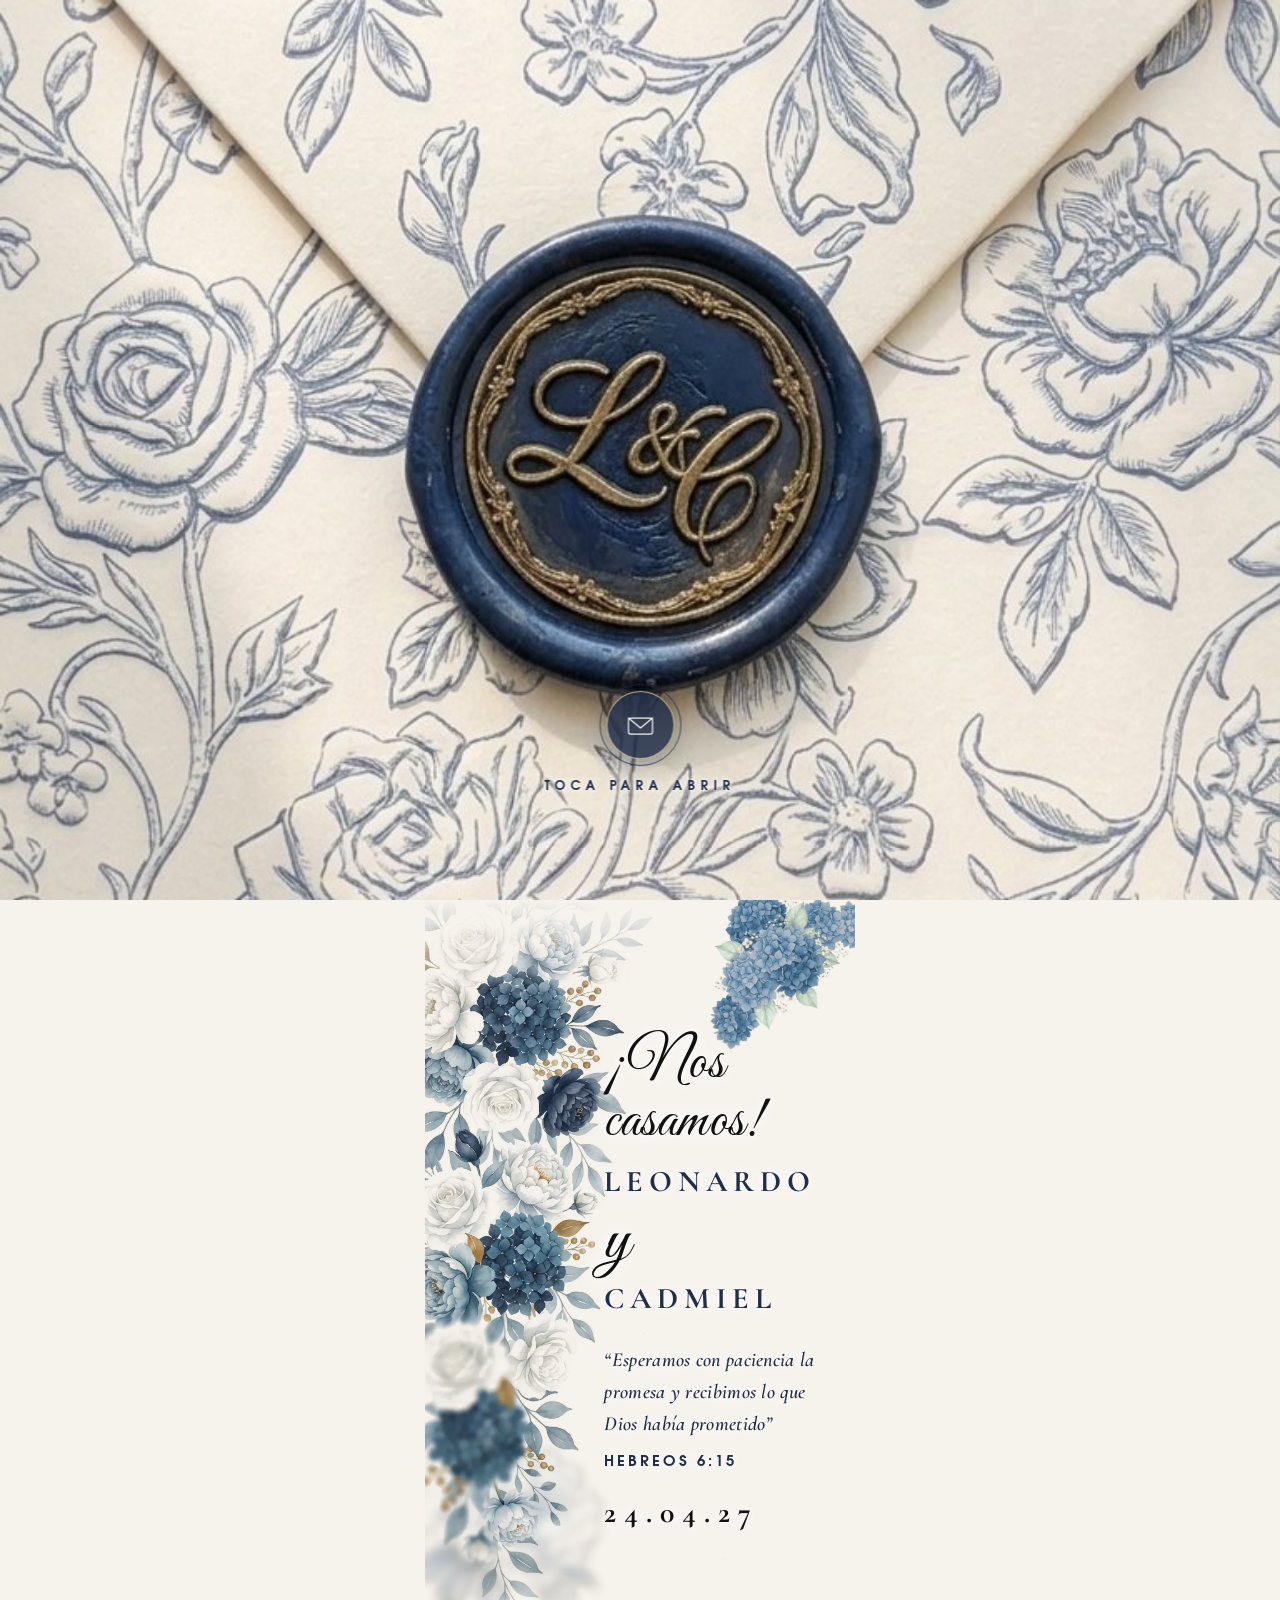
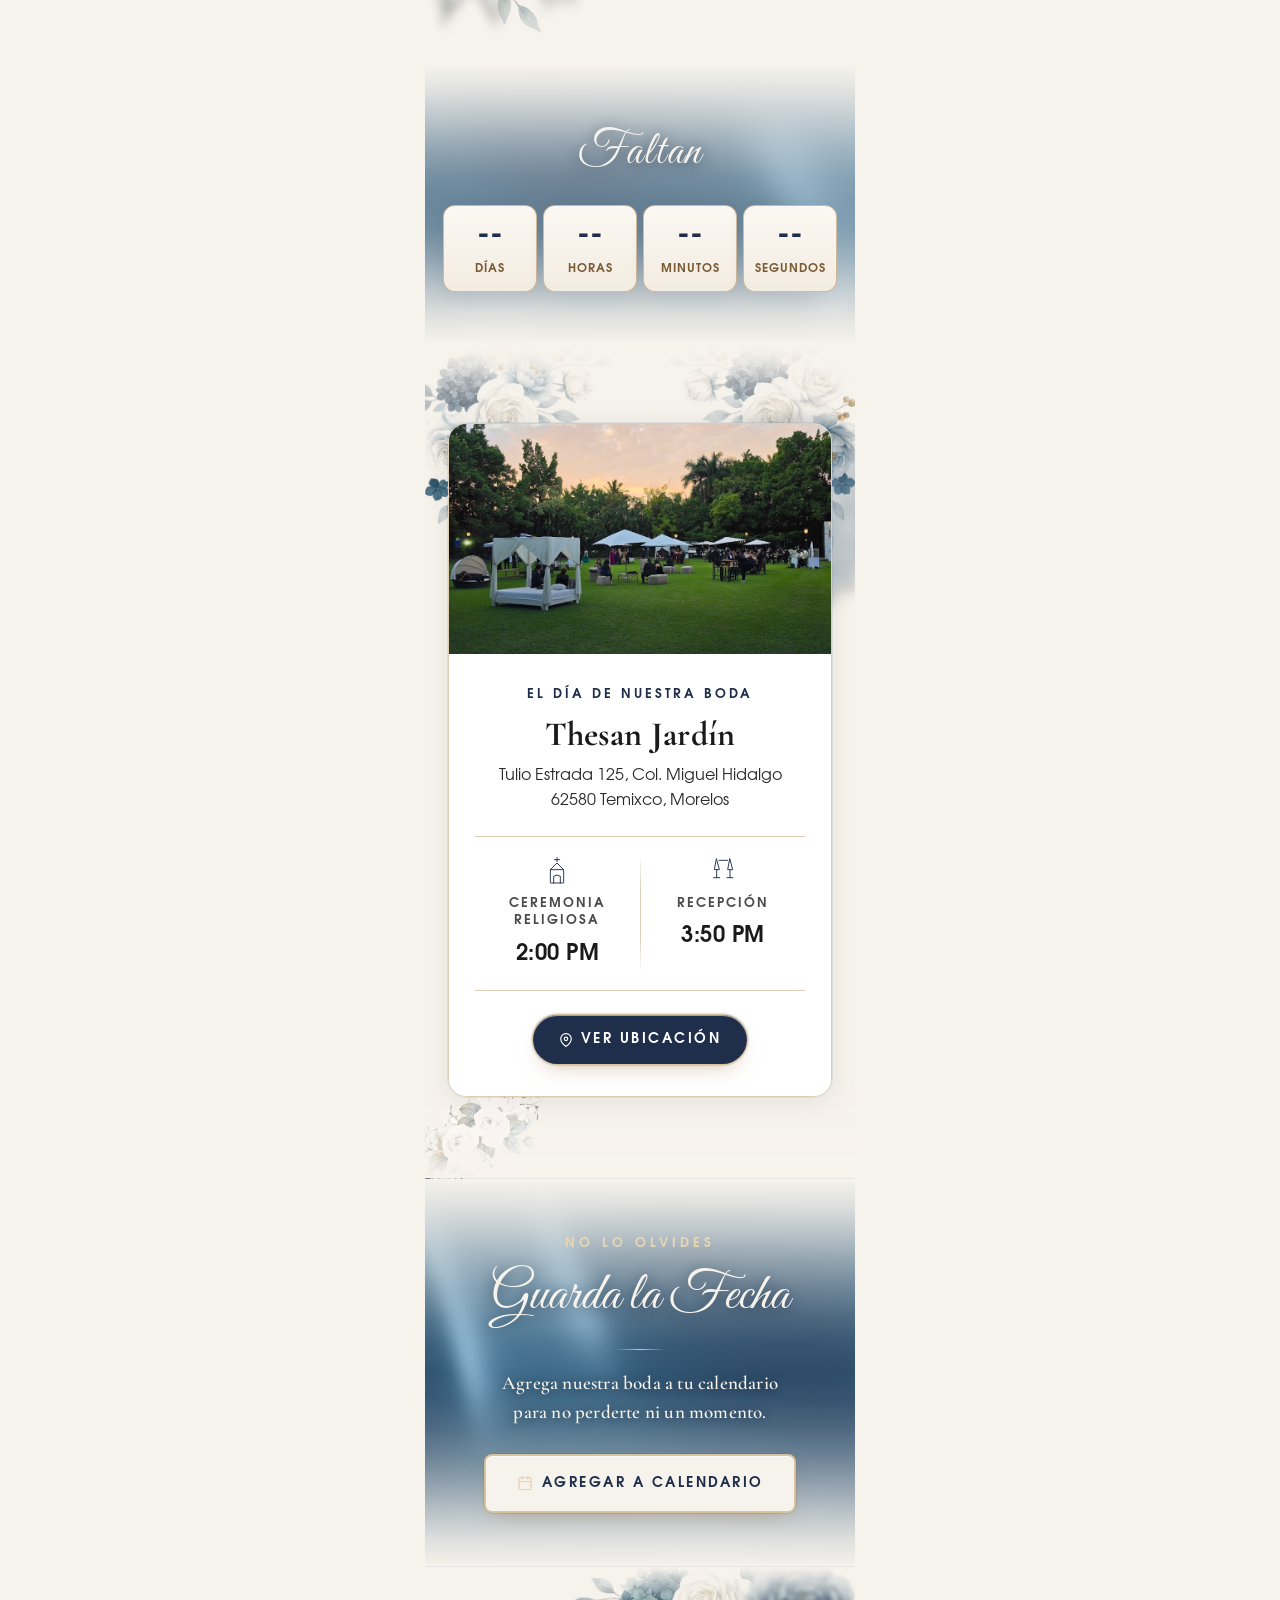
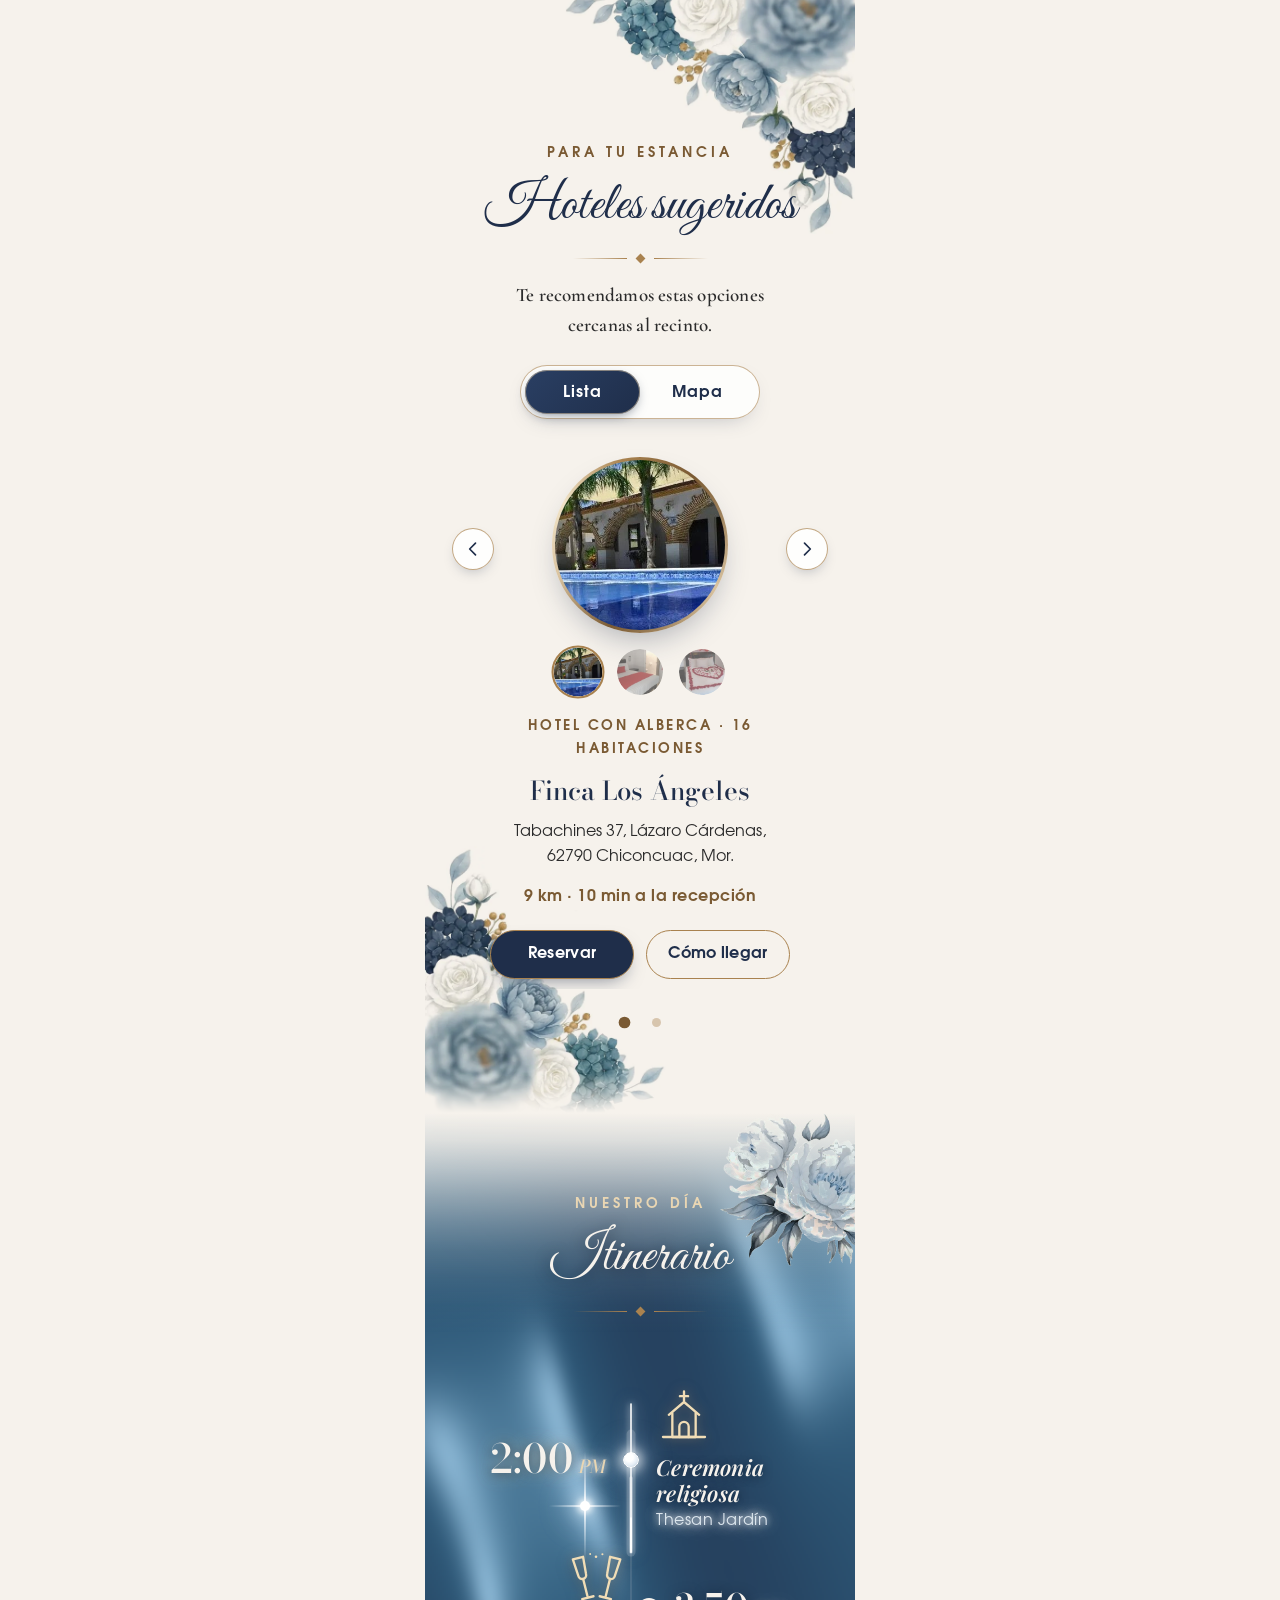
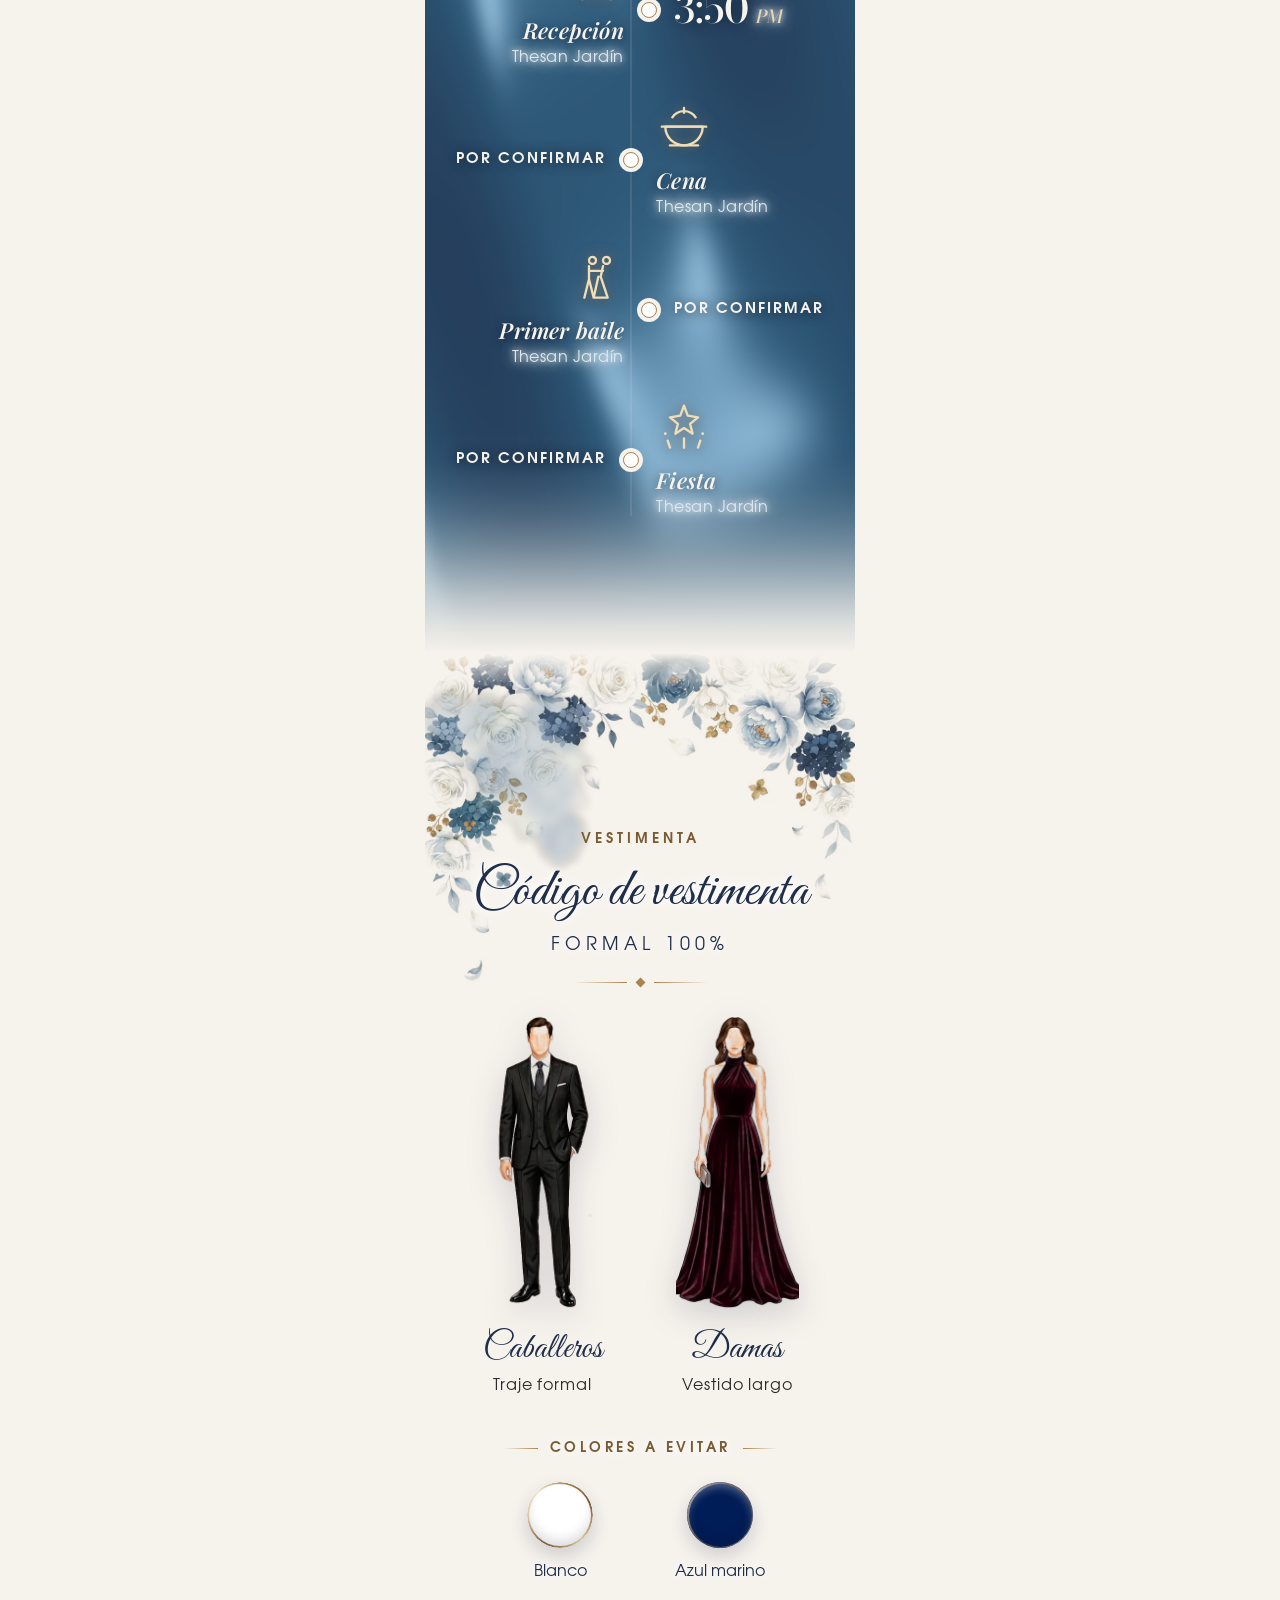
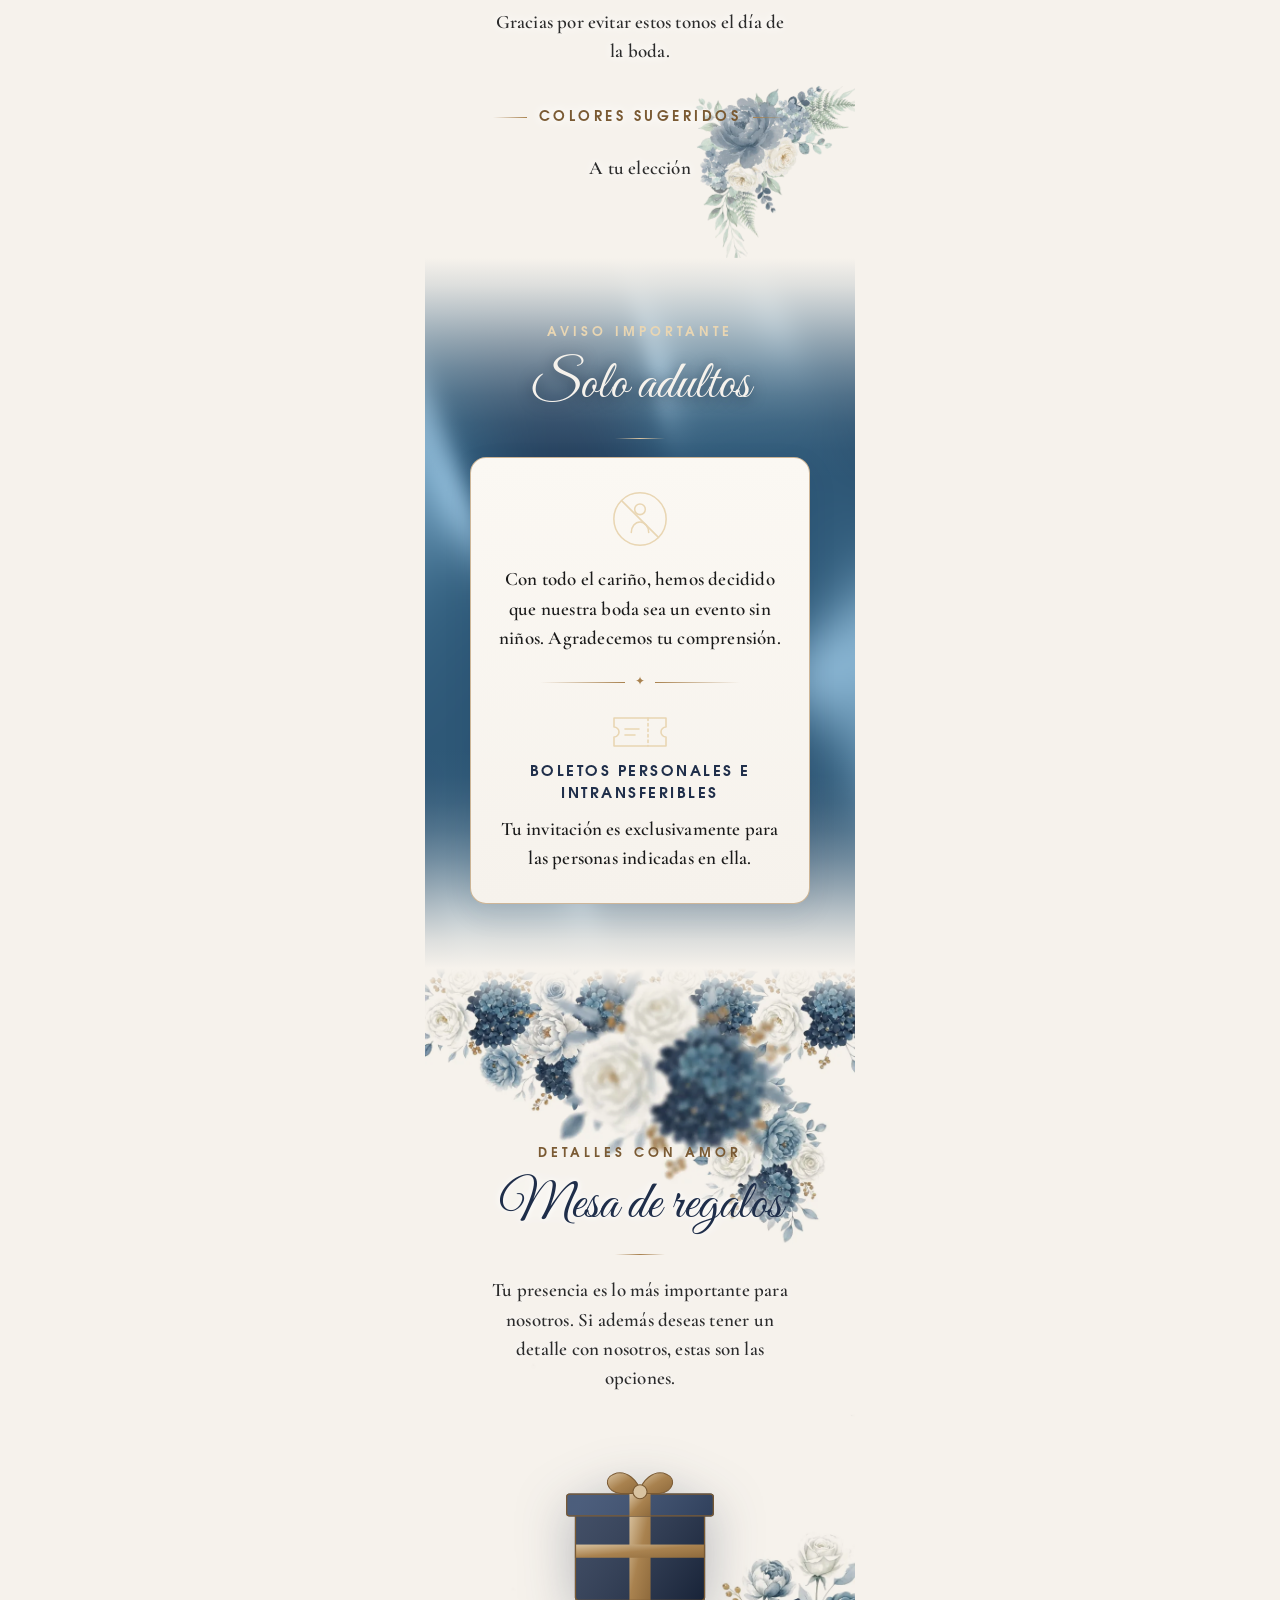
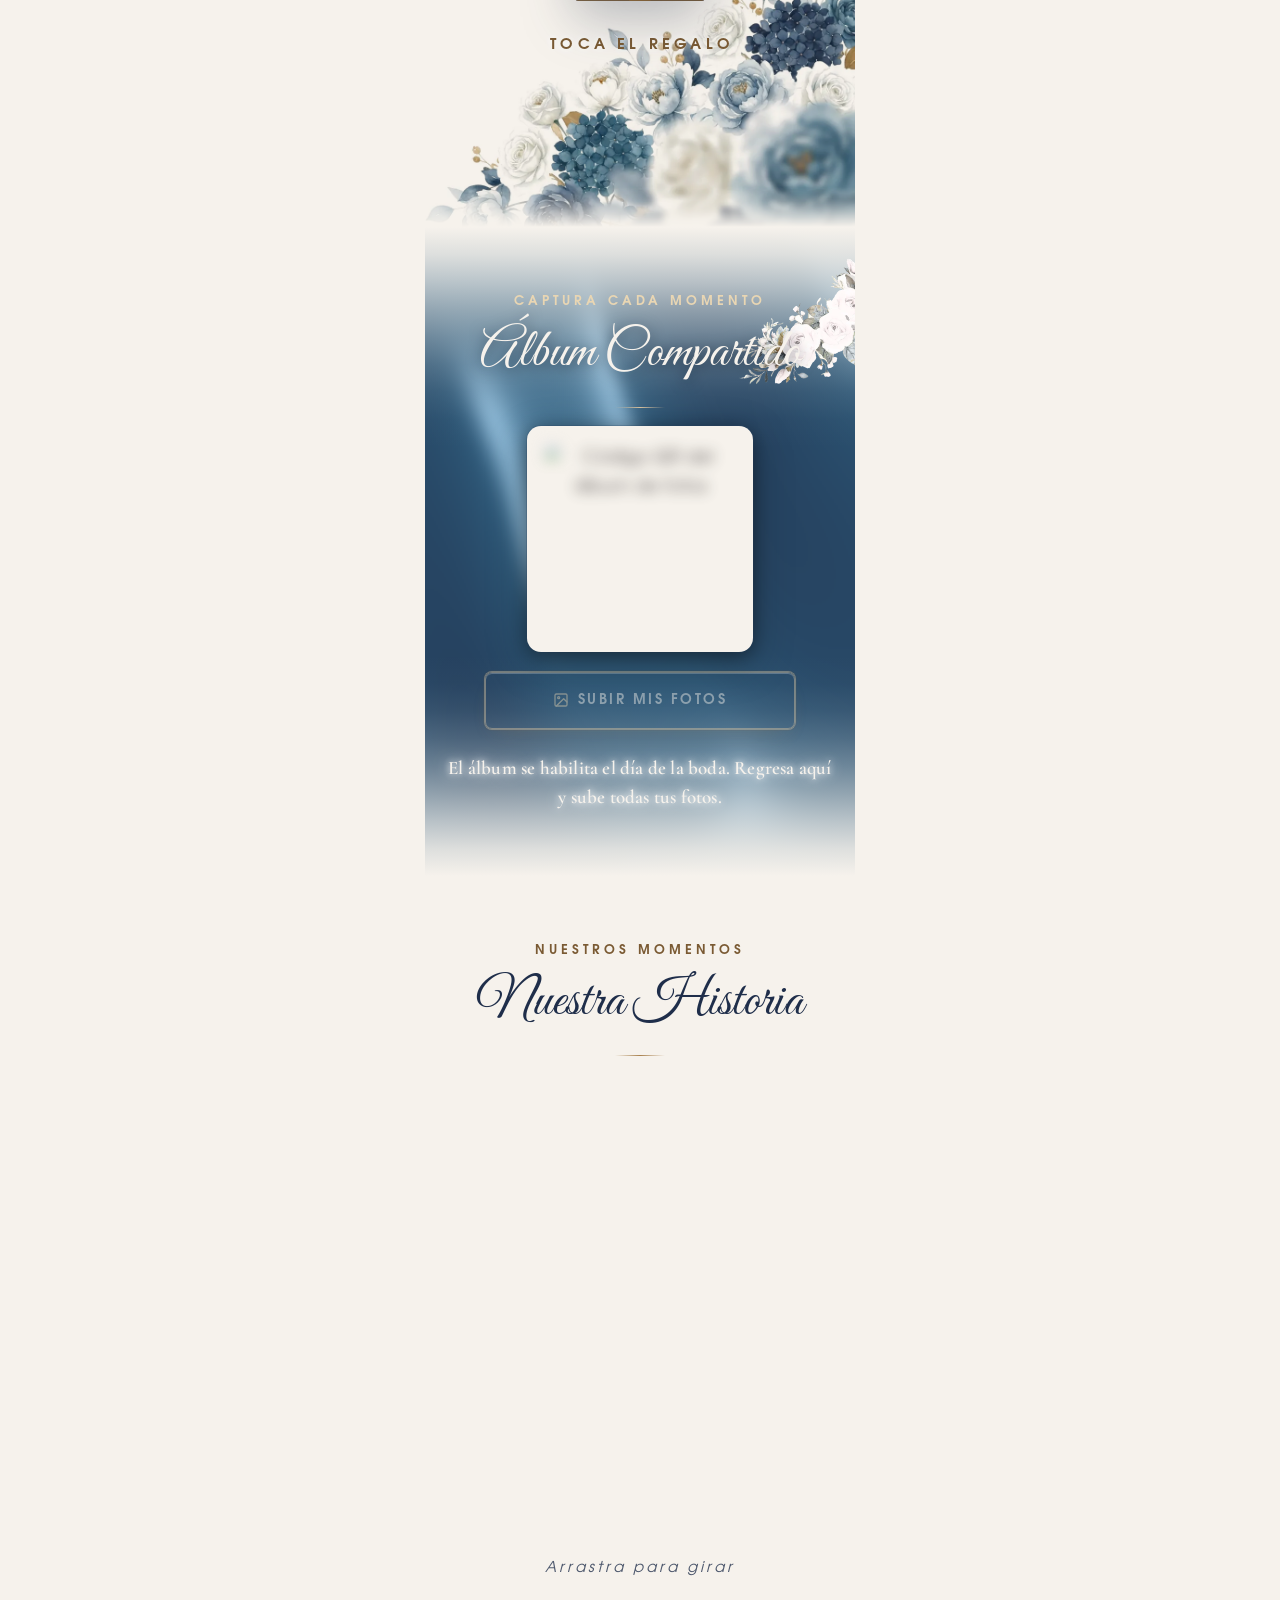
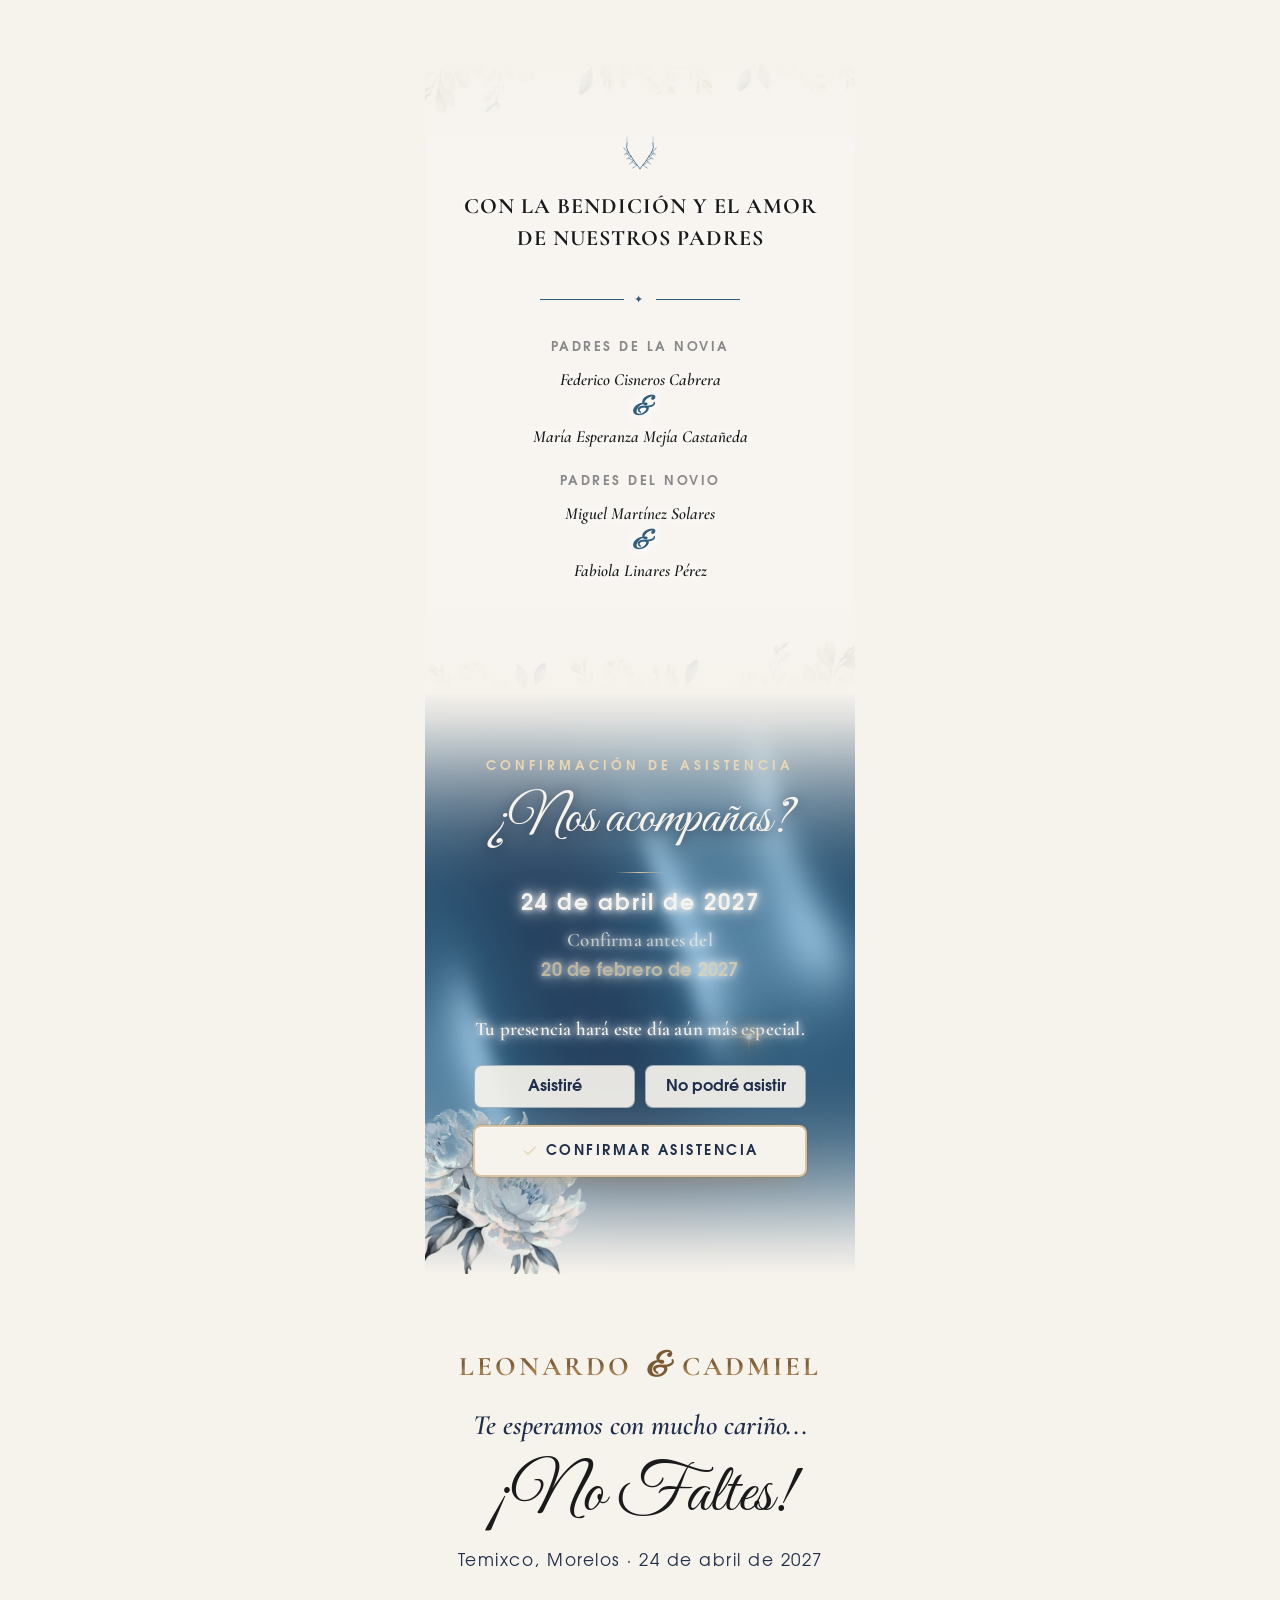
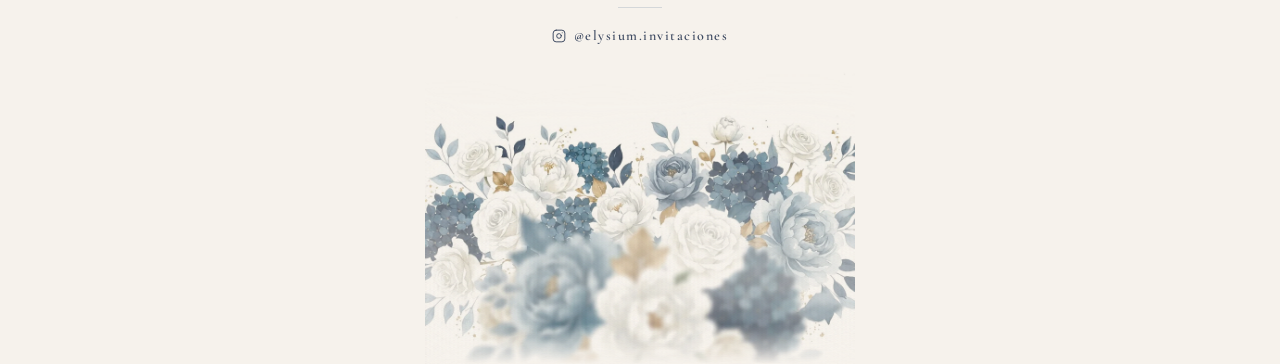
==== commit 717193b6: "fix: kit luz-premium recopiado (fundido marfil a tono medio de la seda) Co-Authored-By: Claude Opus " ====
--- a/index.html
+++ b/index.html
@@ -1771,8 +1771,9 @@
    En la sección de ABAJO: data-lp-union="velo" o data-lp-union="seda". El JS crea la capa en su borde superior.
    Va encima del fundido de color medio entre secciones (no lo sustituye). Colores de la cortina: LP_CONFIG.cortina {sombra,base,luz} (metálico). */
 .lp-union{position:absolute;left:0;right:0;pointer-events:none;z-index:5}
-.lp-union--velo{left:-10%;right:-10%;top:-130px;height:260px;mix-blend-mode:screen;opacity:0;
-  background:radial-gradient(60% 50% at 50% 50%,rgba(var(--lp-glow),.75),rgba(var(--lp-glow),.18) 55%,transparent 75%)}
+/* sin mix-blend-mode: la sección tiene isolation:isolate y la mitad que asoma arriba se mezclaría distinto (deja línea) */
+.lp-union--velo{left:0;right:0;top:-130px;height:260px;opacity:0;
+  background:radial-gradient(75% 50% at 50% 50%,rgba(var(--lp-glow),.5),rgba(var(--lp-glow),.16) 50%,rgba(var(--lp-glow),0) 74%)}
 .lp-union--seda{top:-90px;height:180px;
   -webkit-mask-image:linear-gradient(transparent,#000 40%,#000 60%,transparent);mask-image:linear-gradient(transparent,#000 40%,#000 60%,transparent)}
 .lp-union--seda .lp-seda{z-index:0}
@@ -4538,8 +4539,12 @@
    Configuración por invitación, ANTES de este script:
      window.LP_CONFIG = {
        flareMini: 'assets/flare-mini.webp',
-       seda: { sombra:'#3B2F4A', base:'#B9A6C9', luz:'#FFF4E6' },   // 3 tonos de la paleta (oscuro, medio, brillo)
-       causticas: '#FFF8E4'                                       // color de la luz
+       seda:    { sombra:'#3B2F4A', base:'#B9A6C9', luz:'#FFF4E6' },  // 3 tonos de la paleta (oscuro, medio, brillo)
+       borde:   '#F6F2EC',      // color de borde que comparten TODAS las secciones claras (la seda se funde desde aquí)
+       fundido: 220,            // alto en px del fundido de la seda
+       cortina: { sombra:'#7A5A33', base:'#C9A86E', luz:'#FFF4DC' },  // metálico para data-lp-union="seda"
+       niebla:  '236,240,246',  // r,g,b de la niebla
+       causticas: '#FFF8E4'     // color de la luz de las cáusticas
      };
    Todo se pausa fuera de pantalla y con la pestaña oculta; con prefers-reduced-motion queda en un cuadro fijo. */
 (function(){
@@ -4633,12 +4638,16 @@
      de la sección vecina (LP_CONFIG.borde, p. ej. el marfil que comparten todas las secciones claras) → transparente.
      Así la línea de unión es del mismo color de los dos lados y no queda franja gris ni corte.
      Por sección: data-lp-borde-top / data-lp-borde-bot = otro color o "none" (sin fundido de ese lado). */
-  function smooth(col,dir){var st=[];for(var i=0;i<=8;i++){var t=i/8,a=1-t*t*(3-2*t);st.push('rgba('+col+','+a.toFixed(3)+') '+(t*100).toFixed(1)+'%')}return 'linear-gradient('+dir+','+st.join(',')+')'}
+  /* el color viaja del borde hacia el tono medio de la seda mientras se vuelve transparente: no pasa por gris */
+  function smooth(col,dir,tint){var c=col.split(',').map(Number),b=(tint||col).split(',').map(Number),st=[];
+    for(var i=0;i<=8;i++){var t=i/8,a=1-t*t*(3-2*t),k=t*.7,m=c.map(function(v,j){return Math.round(v+(b[j]-v)*k)}).join(',');st.push('rgba('+m+','+a.toFixed(3)+') '+(t*100).toFixed(1)+'%')}
+    return 'linear-gradient('+dir+','+st.join(',')+')'}
   function rgb(c){if(!c)return null;if(c.indexOf('rgb')===0)return c.replace(/rgba?\(|\)/g,'').split(',').slice(0,3).map(function(x){return x.trim()}).join(',');var h=hex(c);return h.map(function(v){return Math.round(v*255)}).join(',')}
   document.querySelectorAll('.lp-seda').forEach(function(cv){var sec=cv.parentElement;if(!sec||sec.classList.contains('lp-union'))return;
     var H=(C.fundido||220)+'px';[['top','to bottom'],['bot','to top']].forEach(function(s){
       var v=sec.getAttribute('data-lp-borde-'+s[0]);if(v==='none')return;var col=rgb(v||C.borde);if(!col)return;
-      var f=document.createElement('div');f.className='lp-sfade lp-sfade--'+s[0];f.setAttribute('aria-hidden','true');f.style.height=H;f.style.backgroundImage=smooth(col,s[1]);sec.insertBefore(f,cv.nextSibling)})});
+      var tint=rgb(cv.dataset.base||(C.seda||{}).base);
+      var f=document.createElement('div');f.className='lp-sfade lp-sfade--'+s[0];f.setAttribute('aria-hidden','true');f.style.height=H;f.style.backgroundImage=smooth(col,s[1],tint);sec.insertBefore(f,cv.nextSibling)})});
 
   /* 14 · seda iluminada: UN contexto WebGL compartido que dibuja cada sección visible y la copia a su canvas 2D */
   var sedas=[].slice.call(document.querySelectorAll('.lp-seda'));
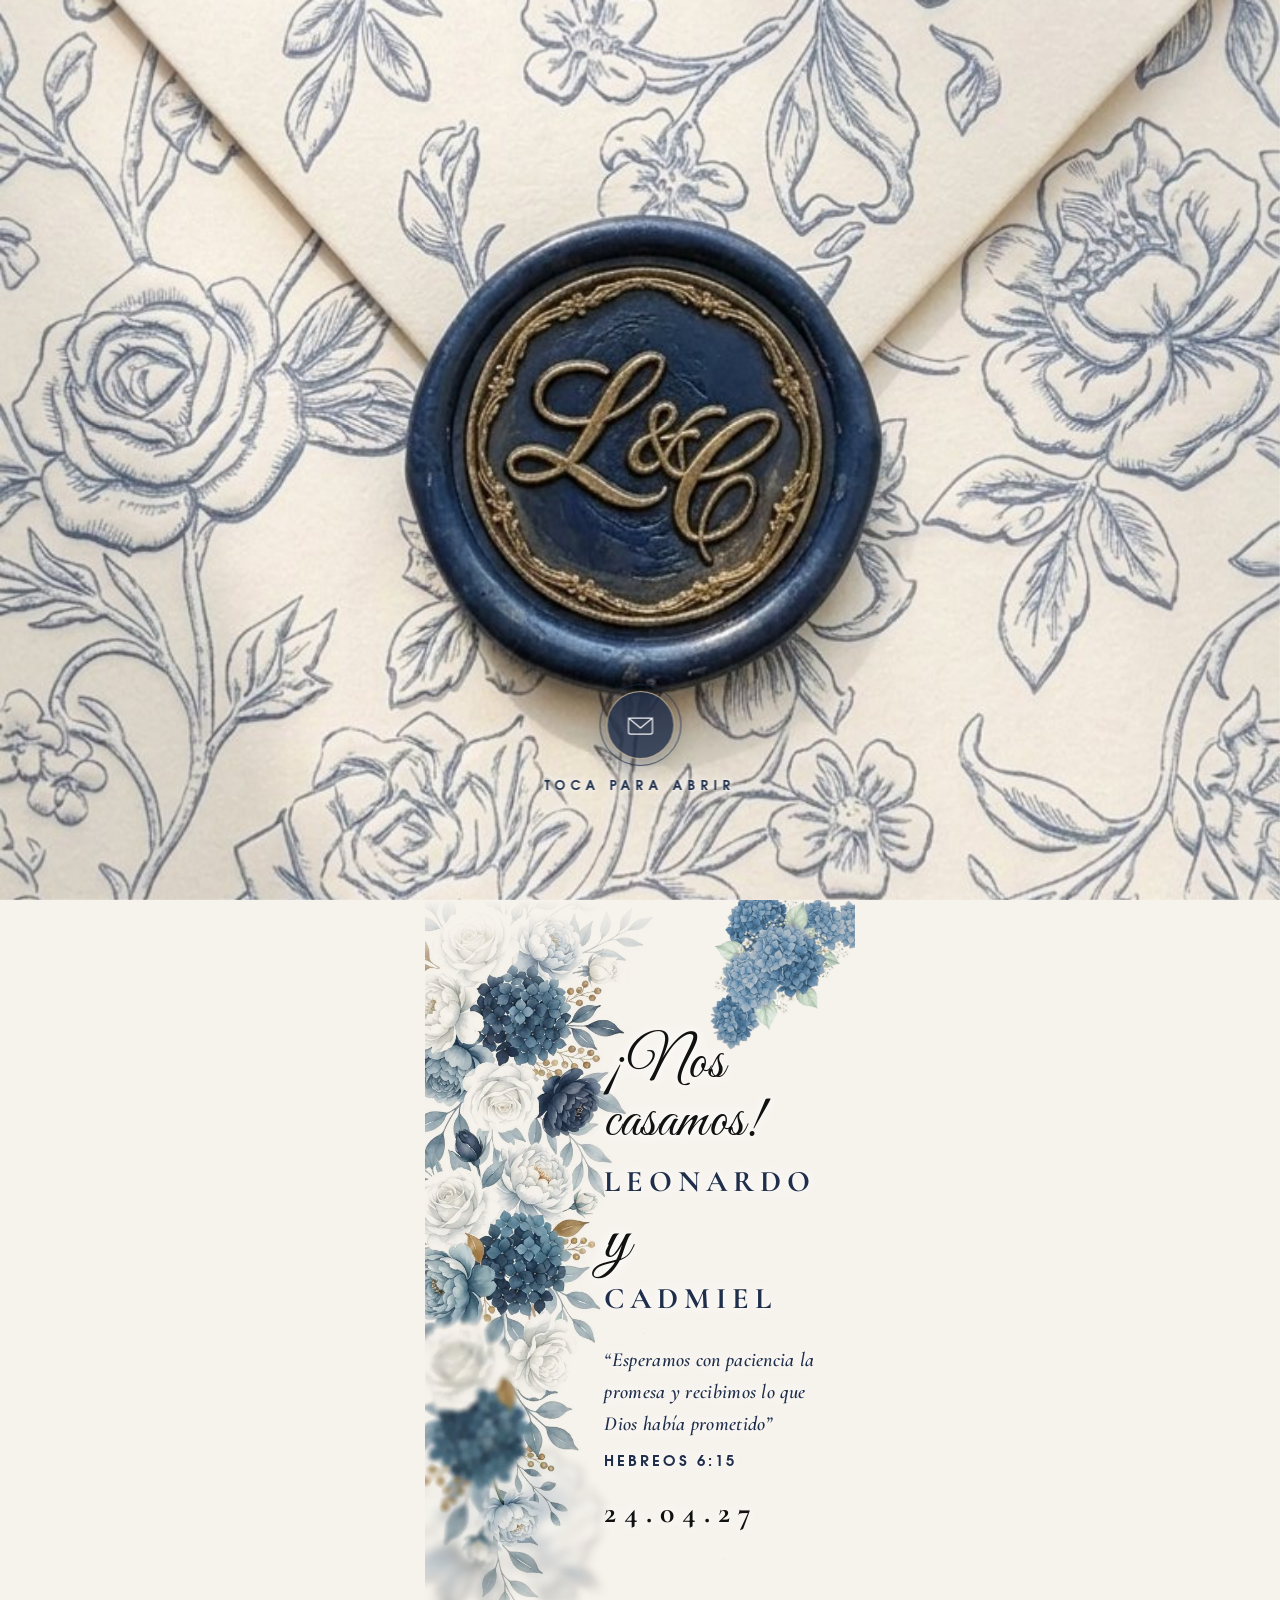
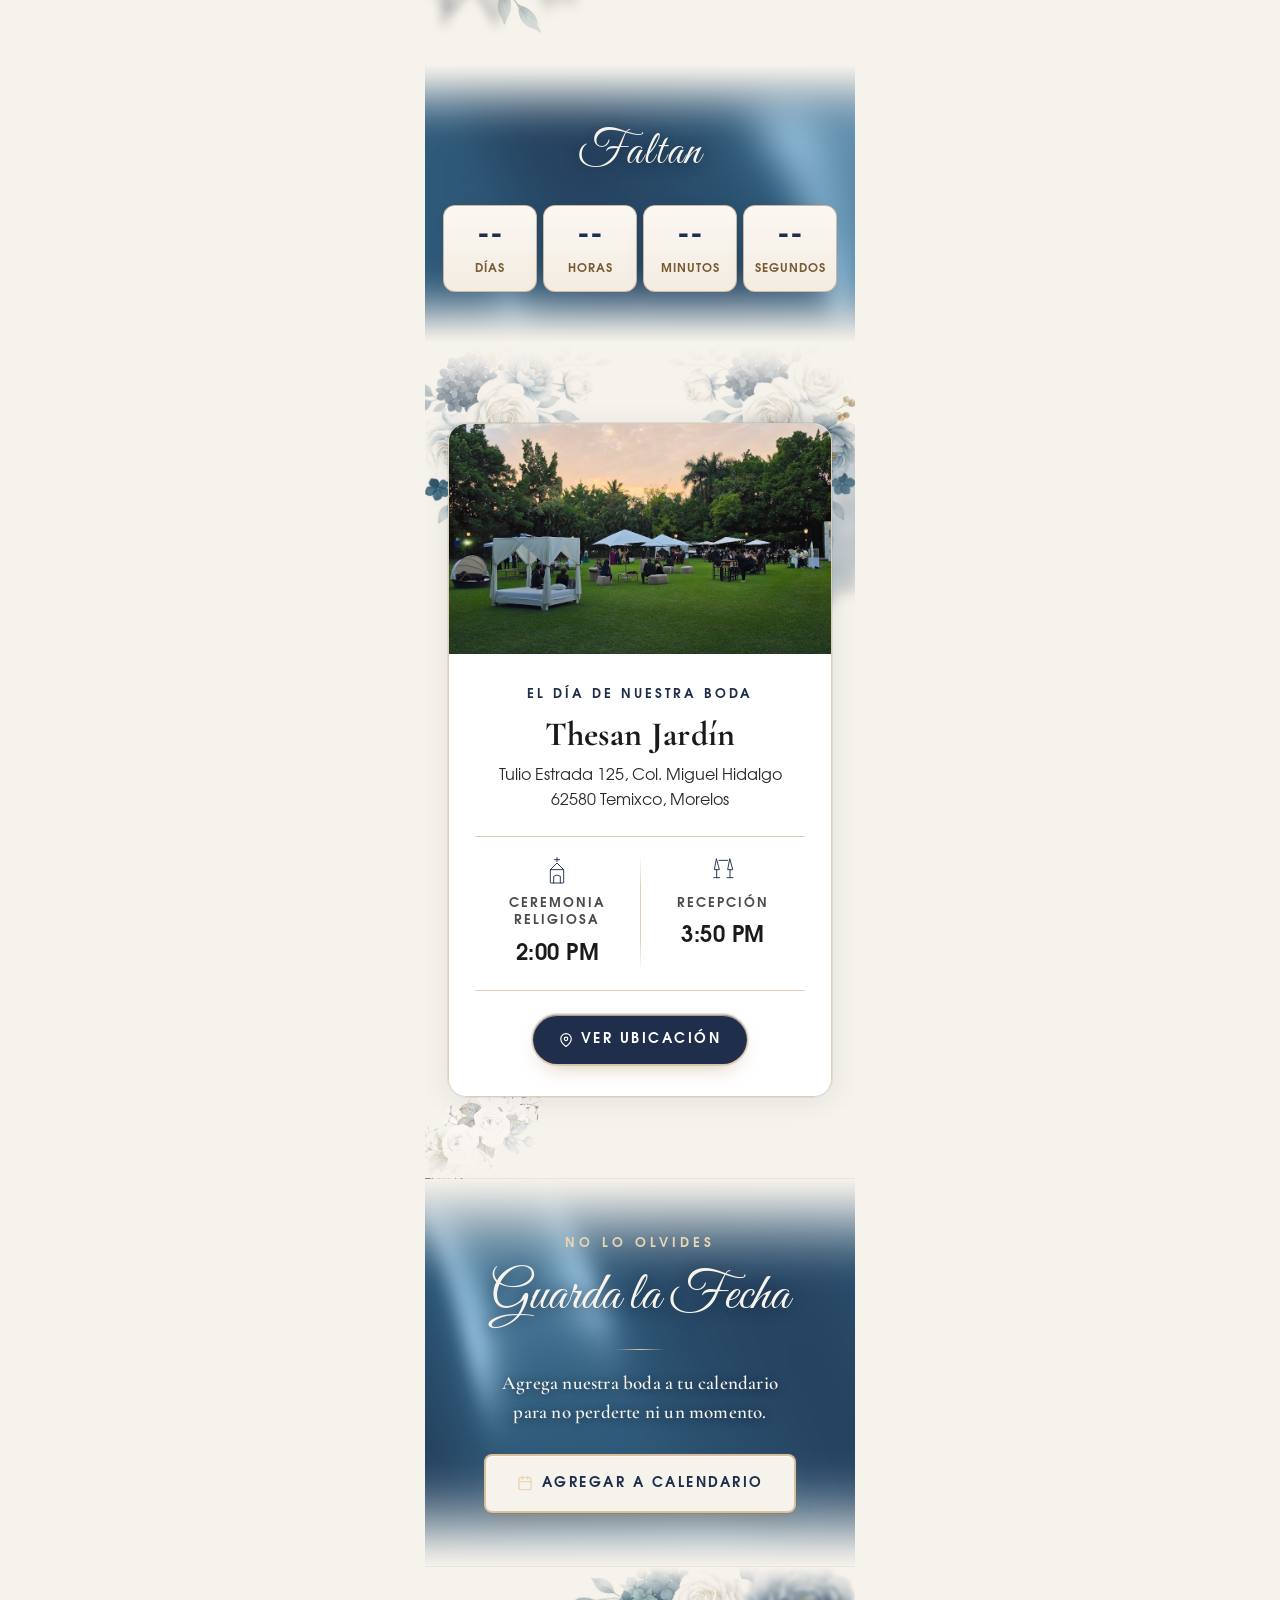
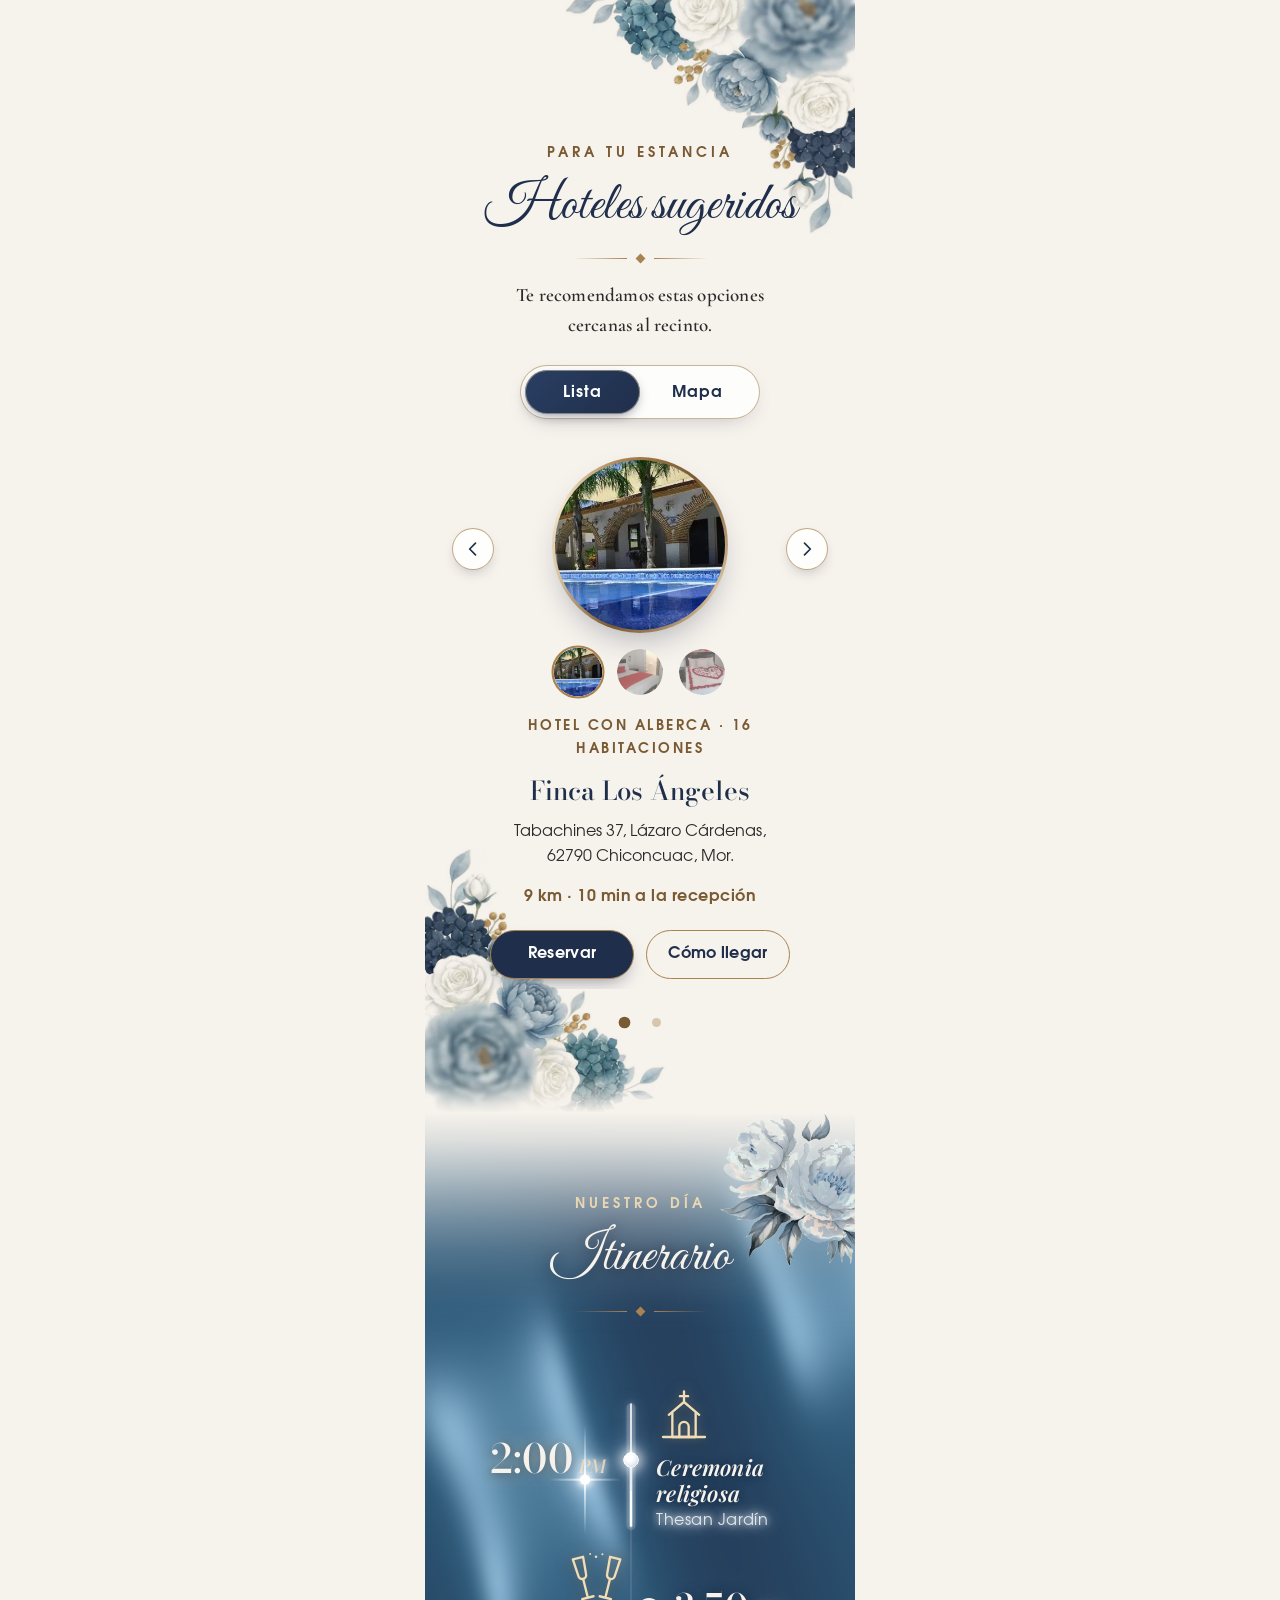
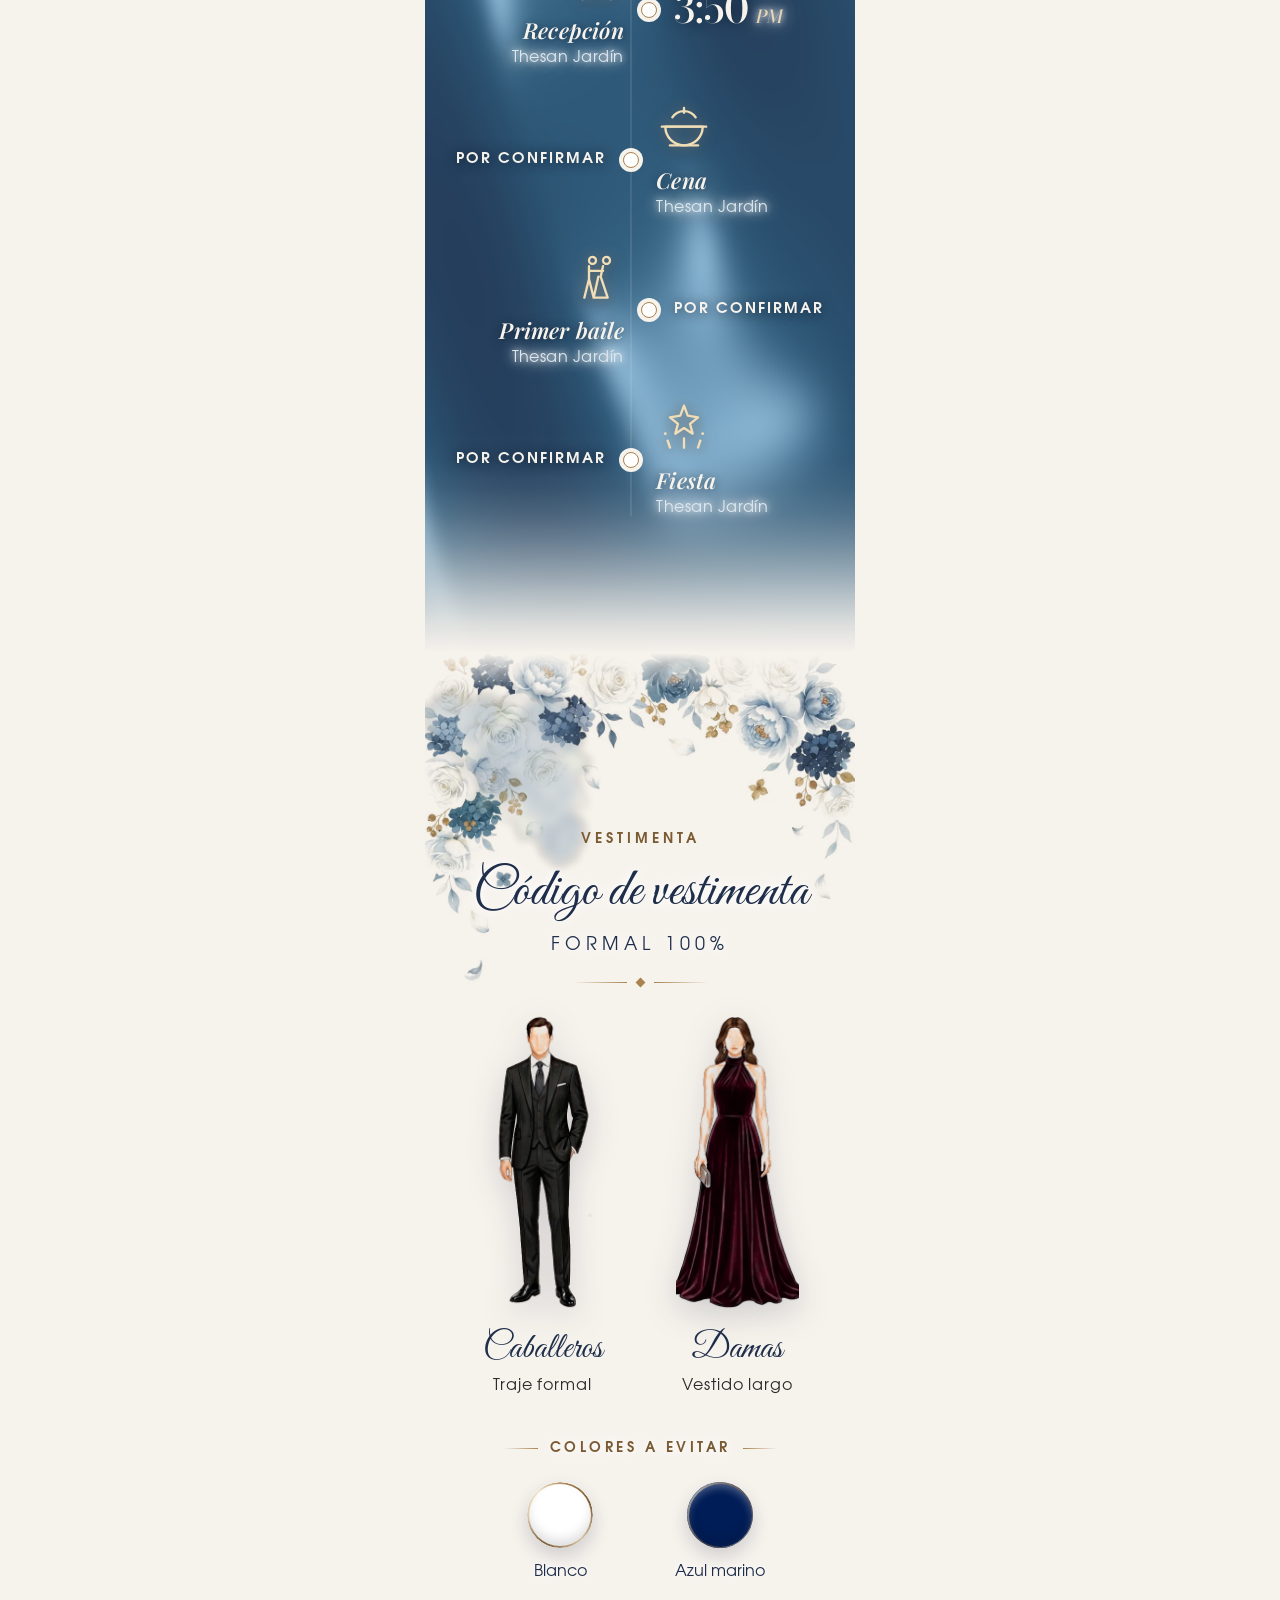
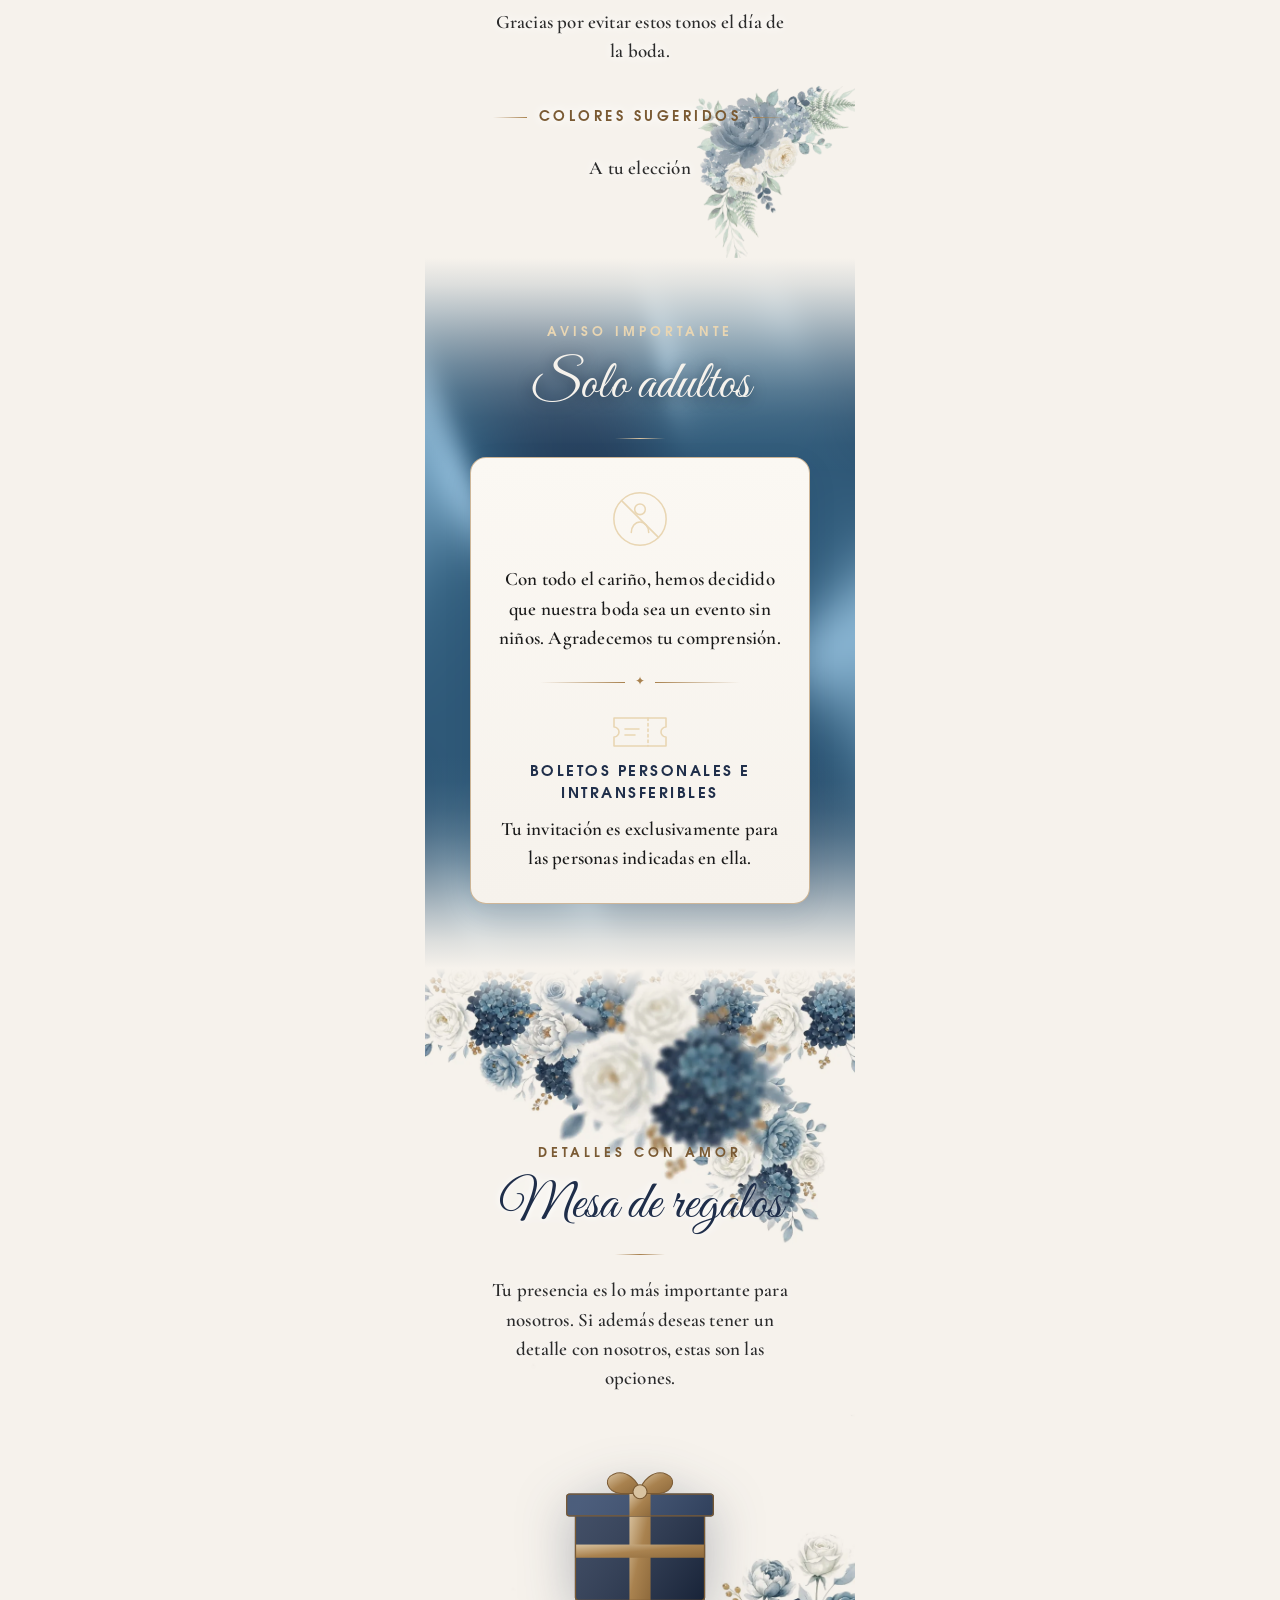
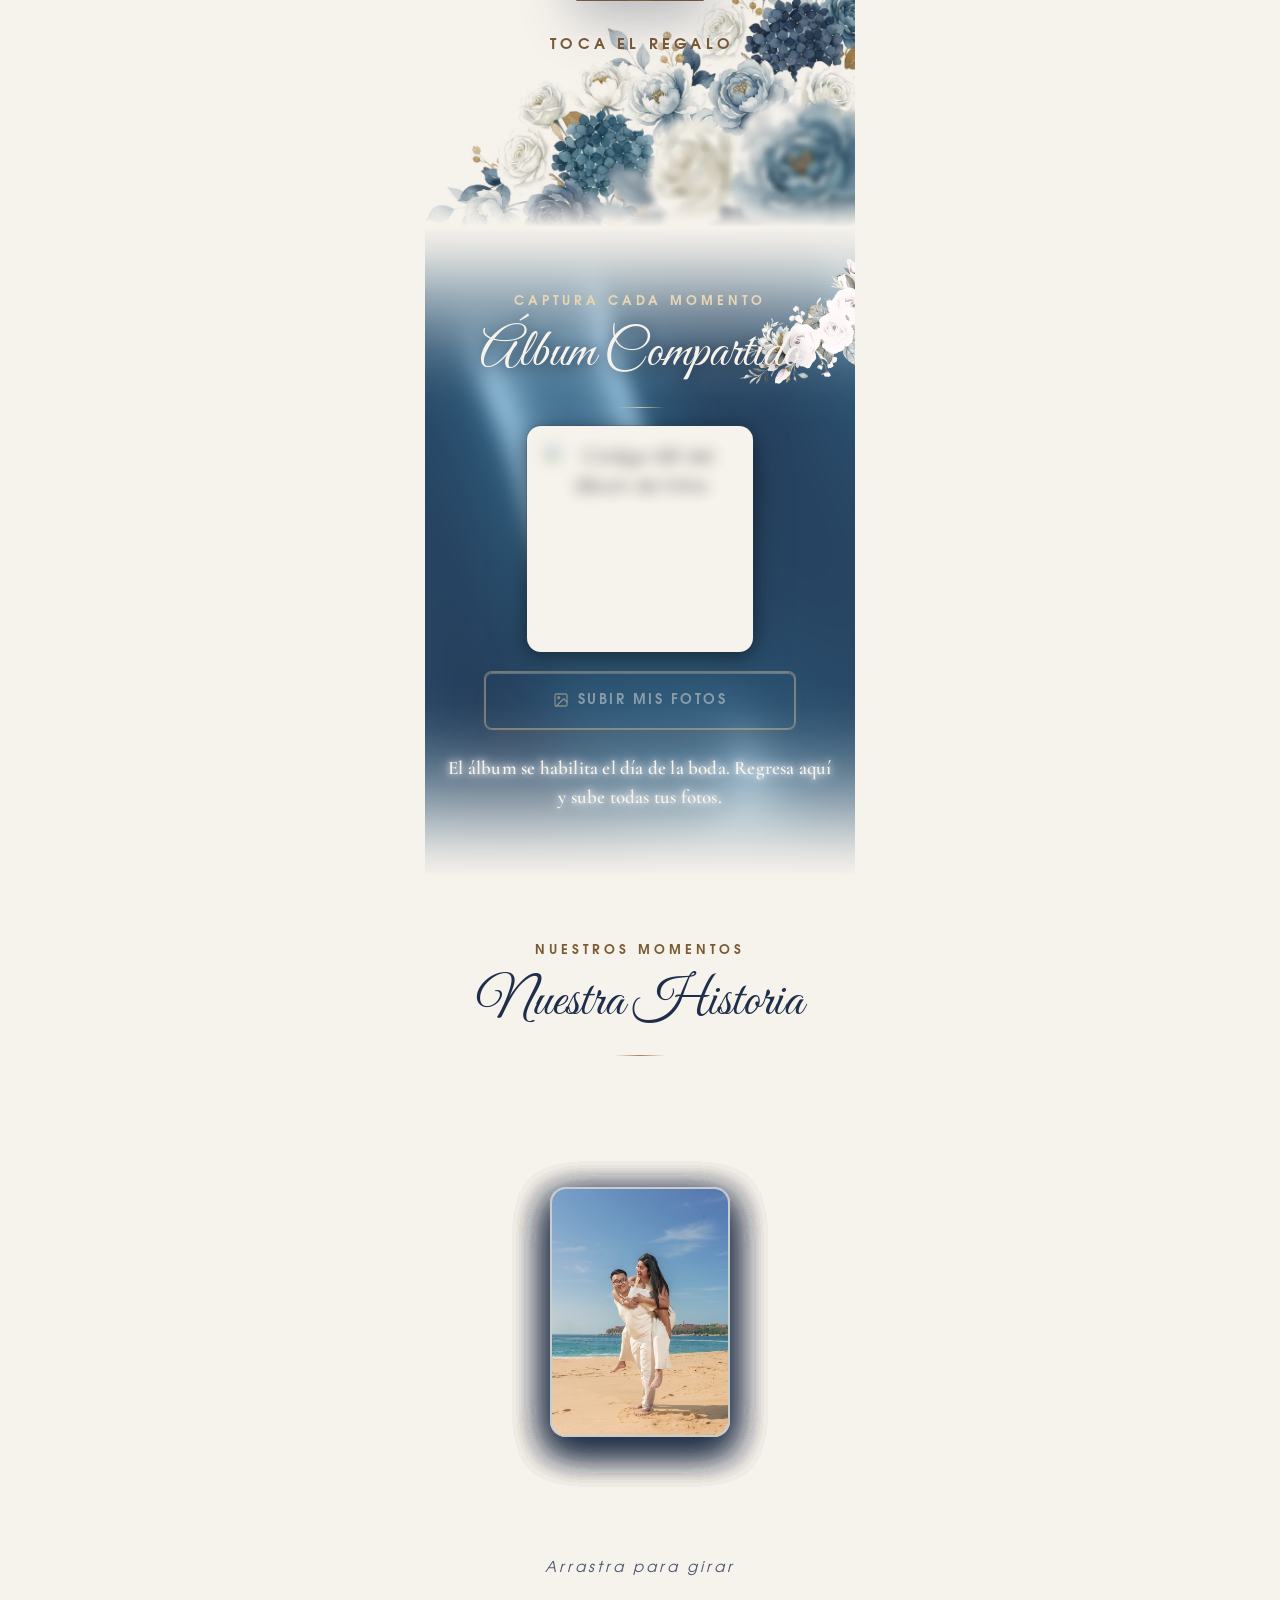
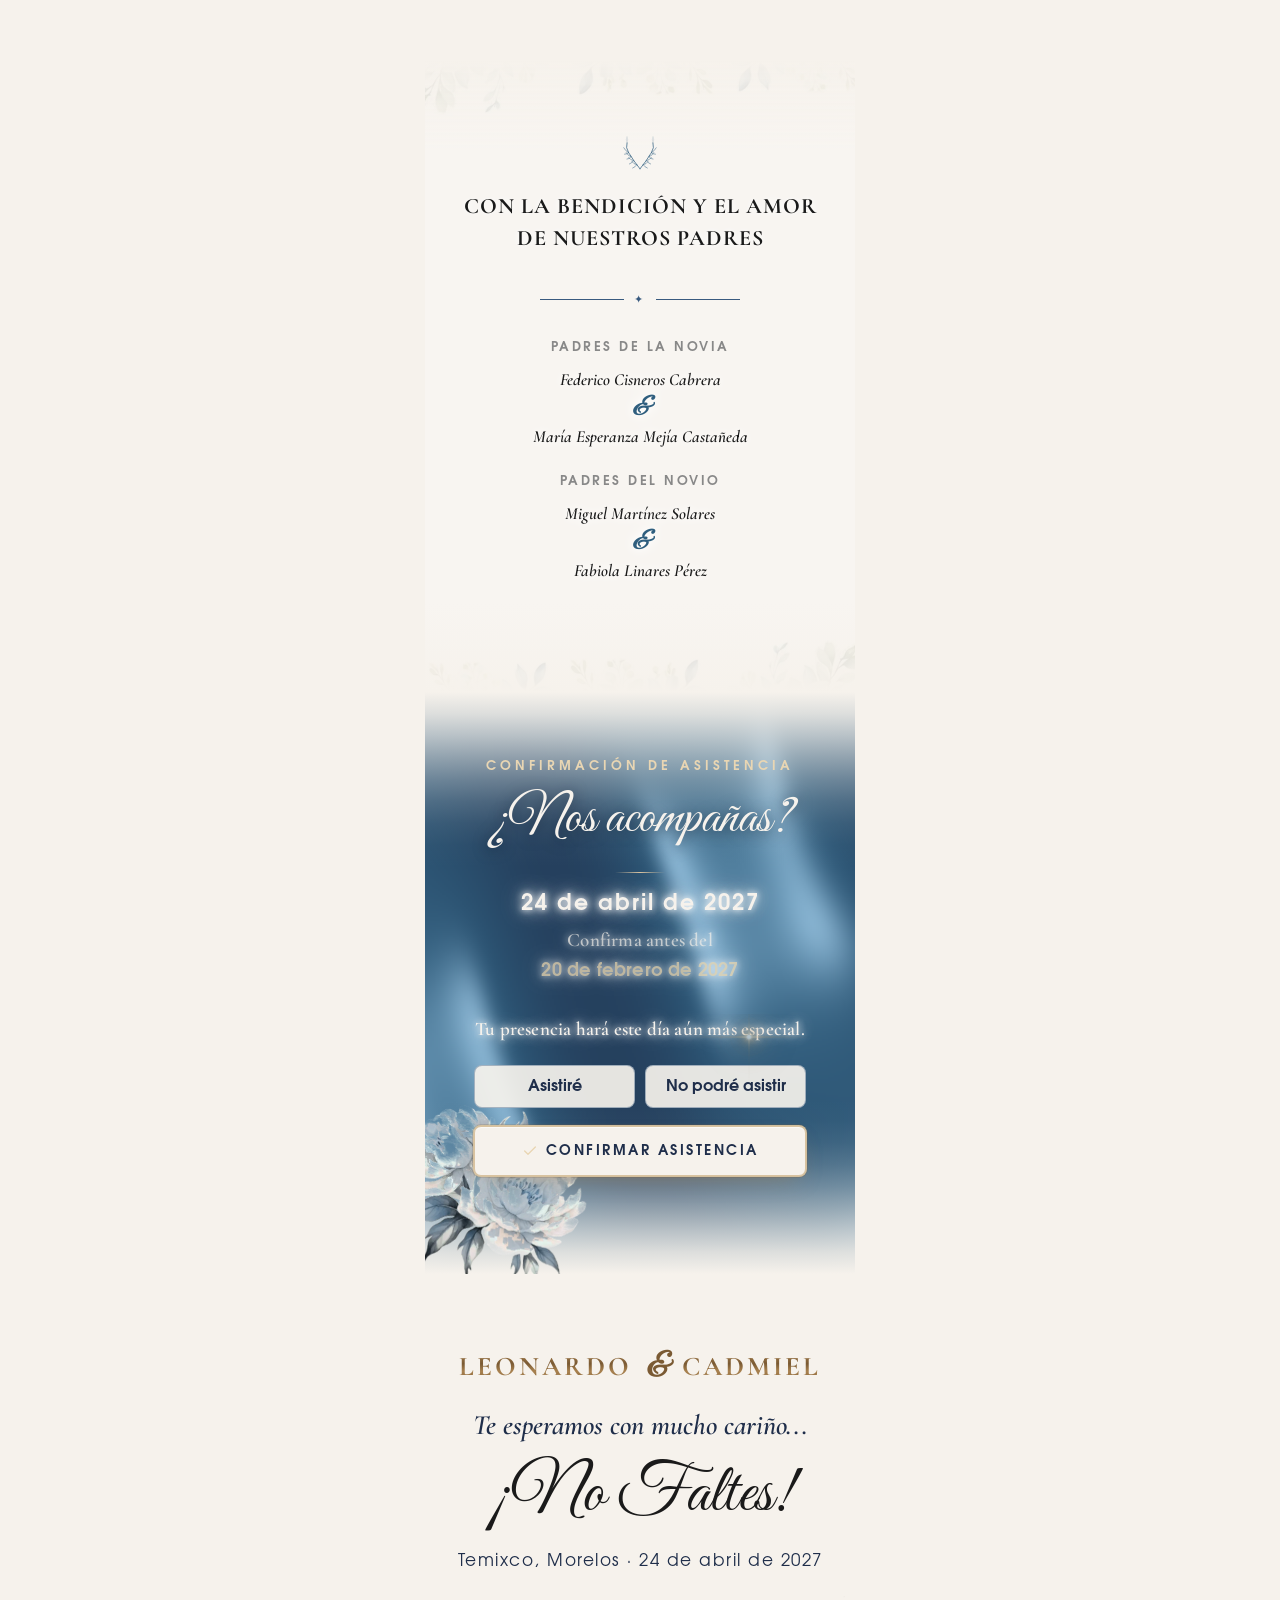
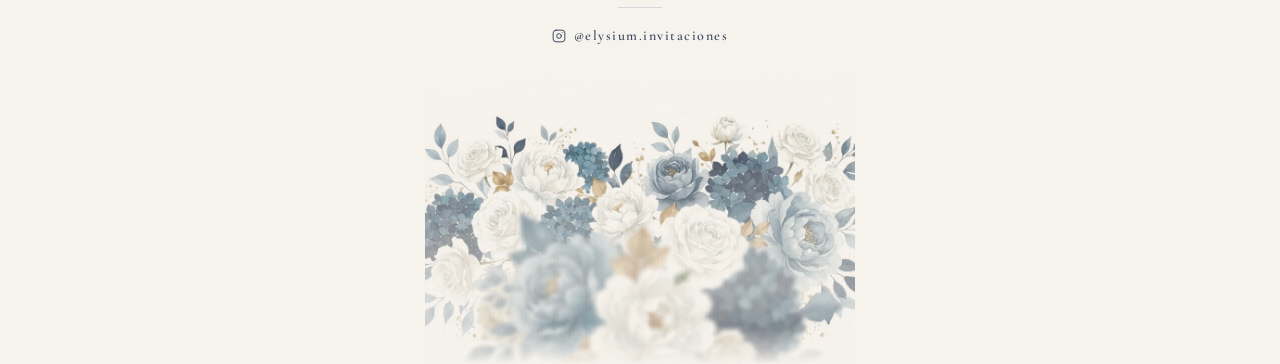
==== commit 5399e1fd: "fix: kit luz-premium recopiado (version 10:30) Co-Authored-By: Claude Opus 5.5 <noreply@anthropic.co" ====
--- a/index.html
+++ b/index.html
@@ -4644,10 +4644,13 @@
     return 'linear-gradient('+dir+','+st.join(',')+')'}
   function rgb(c){if(!c)return null;if(c.indexOf('rgb')===0)return c.replace(/rgba?\(|\)/g,'').split(',').slice(0,3).map(function(x){return x.trim()}).join(',');var h=hex(c);return h.map(function(v){return Math.round(v*255)}).join(',')}
   document.querySelectorAll('.lp-seda').forEach(function(cv){var sec=cv.parentElement;if(!sec||sec.classList.contains('lp-union'))return;
+    /* en secciones cortas el fundido no pasa del 30% del alto, para que la seda se siga viendo */
+    var fades=[];function alto(){var h=Math.round(Math.min(C.fundido||220,sec.offsetHeight*.3))+'px';fades.forEach(function(f){f.style.height=h})}
+    addEventListener('resize',alto);setTimeout(alto,0);addEventListener('load',alto);
     var H=(C.fundido||220)+'px';[['top','to bottom'],['bot','to top']].forEach(function(s){
       var v=sec.getAttribute('data-lp-borde-'+s[0]);if(v==='none')return;var col=rgb(v||C.borde);if(!col)return;
       var tint=rgb(cv.dataset.base||(C.seda||{}).base);
-      var f=document.createElement('div');f.className='lp-sfade lp-sfade--'+s[0];f.setAttribute('aria-hidden','true');f.style.height=H;f.style.backgroundImage=smooth(col,s[1],tint);sec.insertBefore(f,cv.nextSibling)})});
+      var f=document.createElement('div');f.className='lp-sfade lp-sfade--'+s[0];f.setAttribute('aria-hidden','true');f.style.height=H;f.style.backgroundImage=smooth(col,s[1],tint);sec.insertBefore(f,cv.nextSibling);fades.push(f)});alto()});
 
   /* 14 · seda iluminada: UN contexto WebGL compartido que dibuja cada sección visible y la copia a su canvas 2D */
   var sedas=[].slice.call(document.querySelectorAll('.lp-seda'));
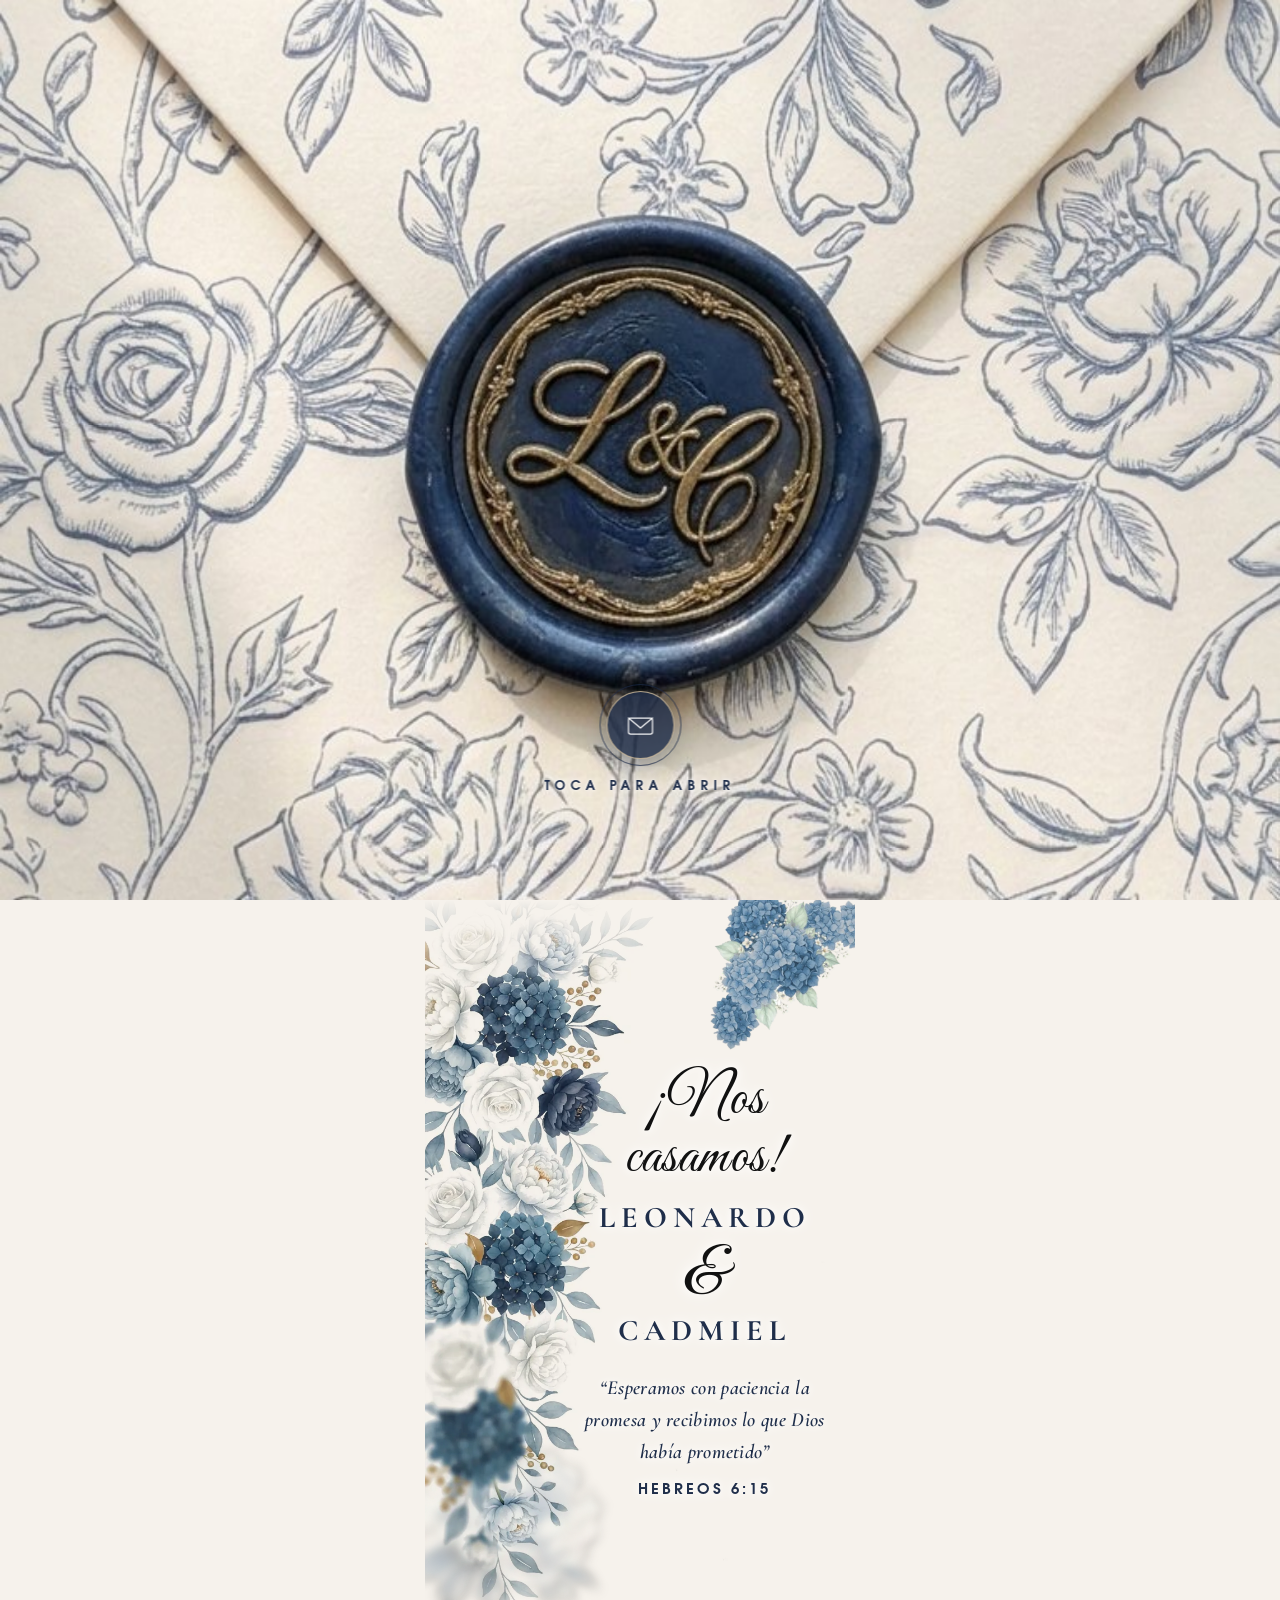
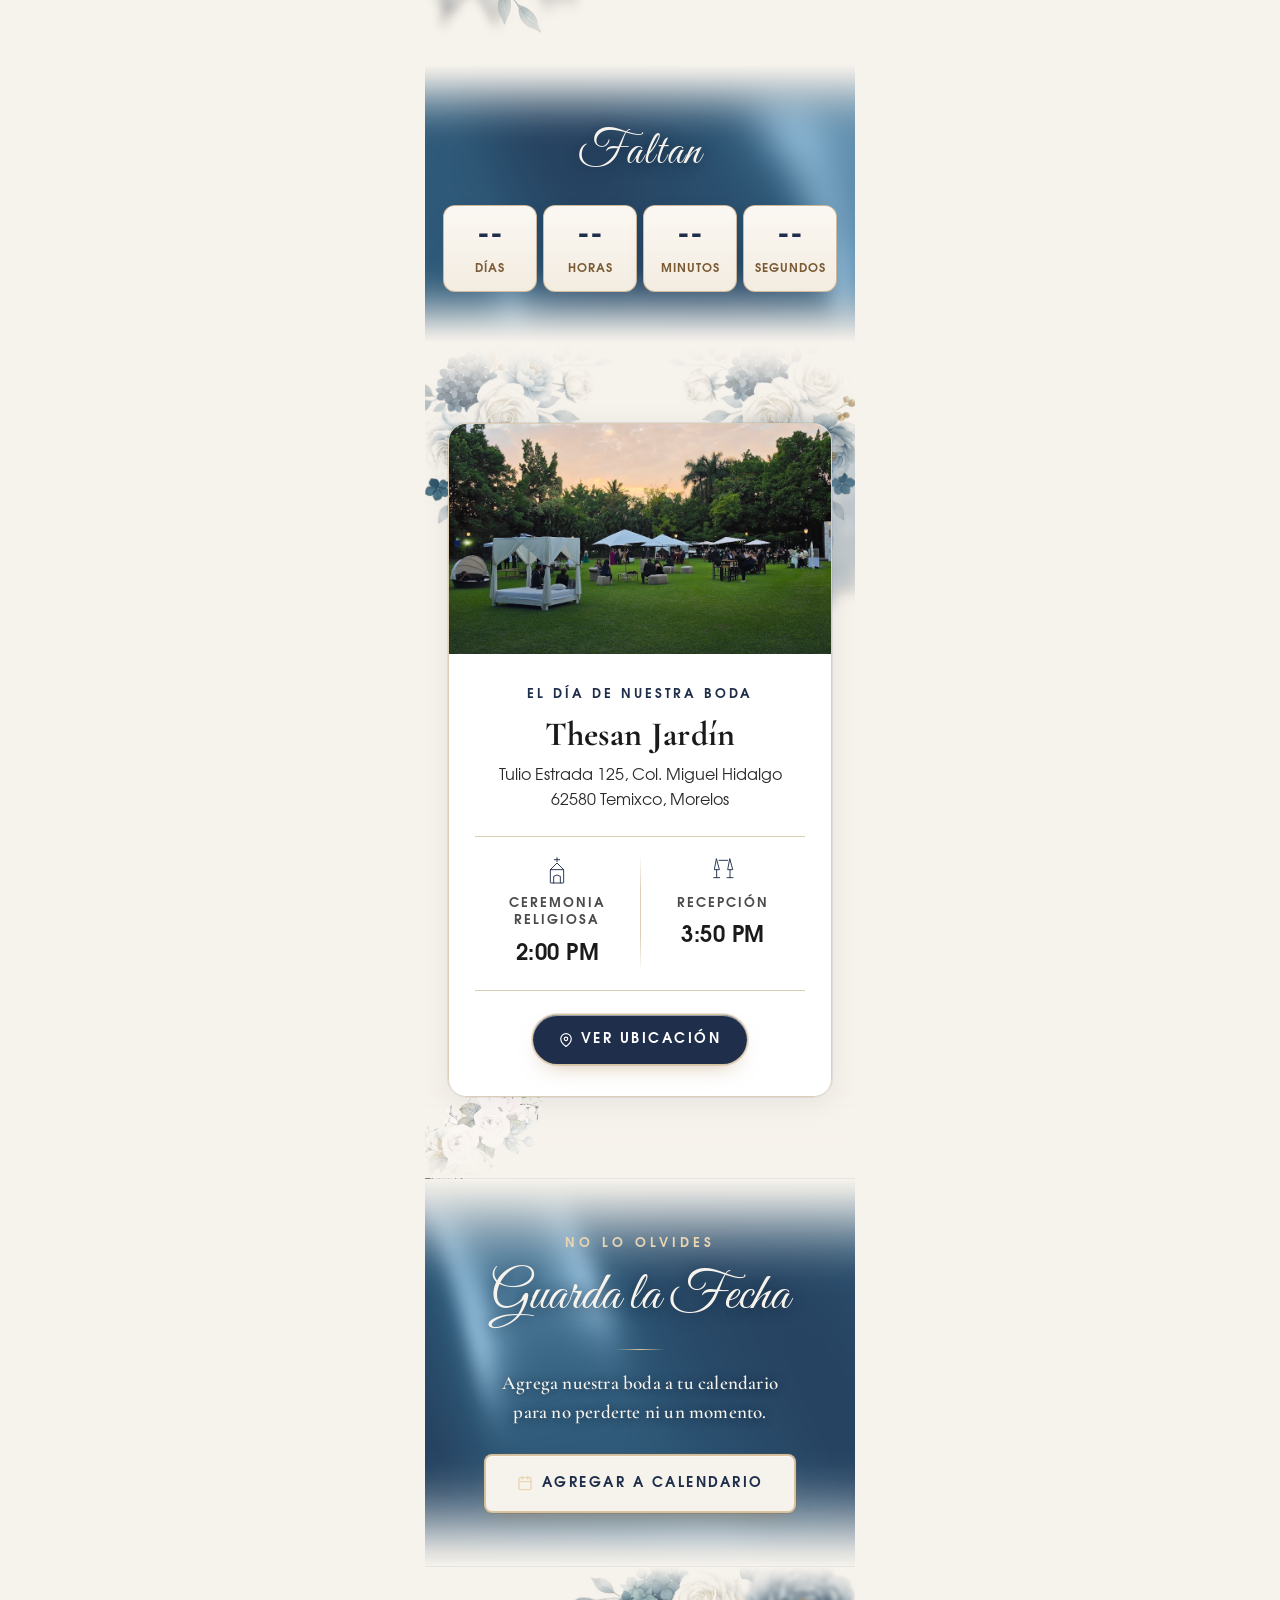
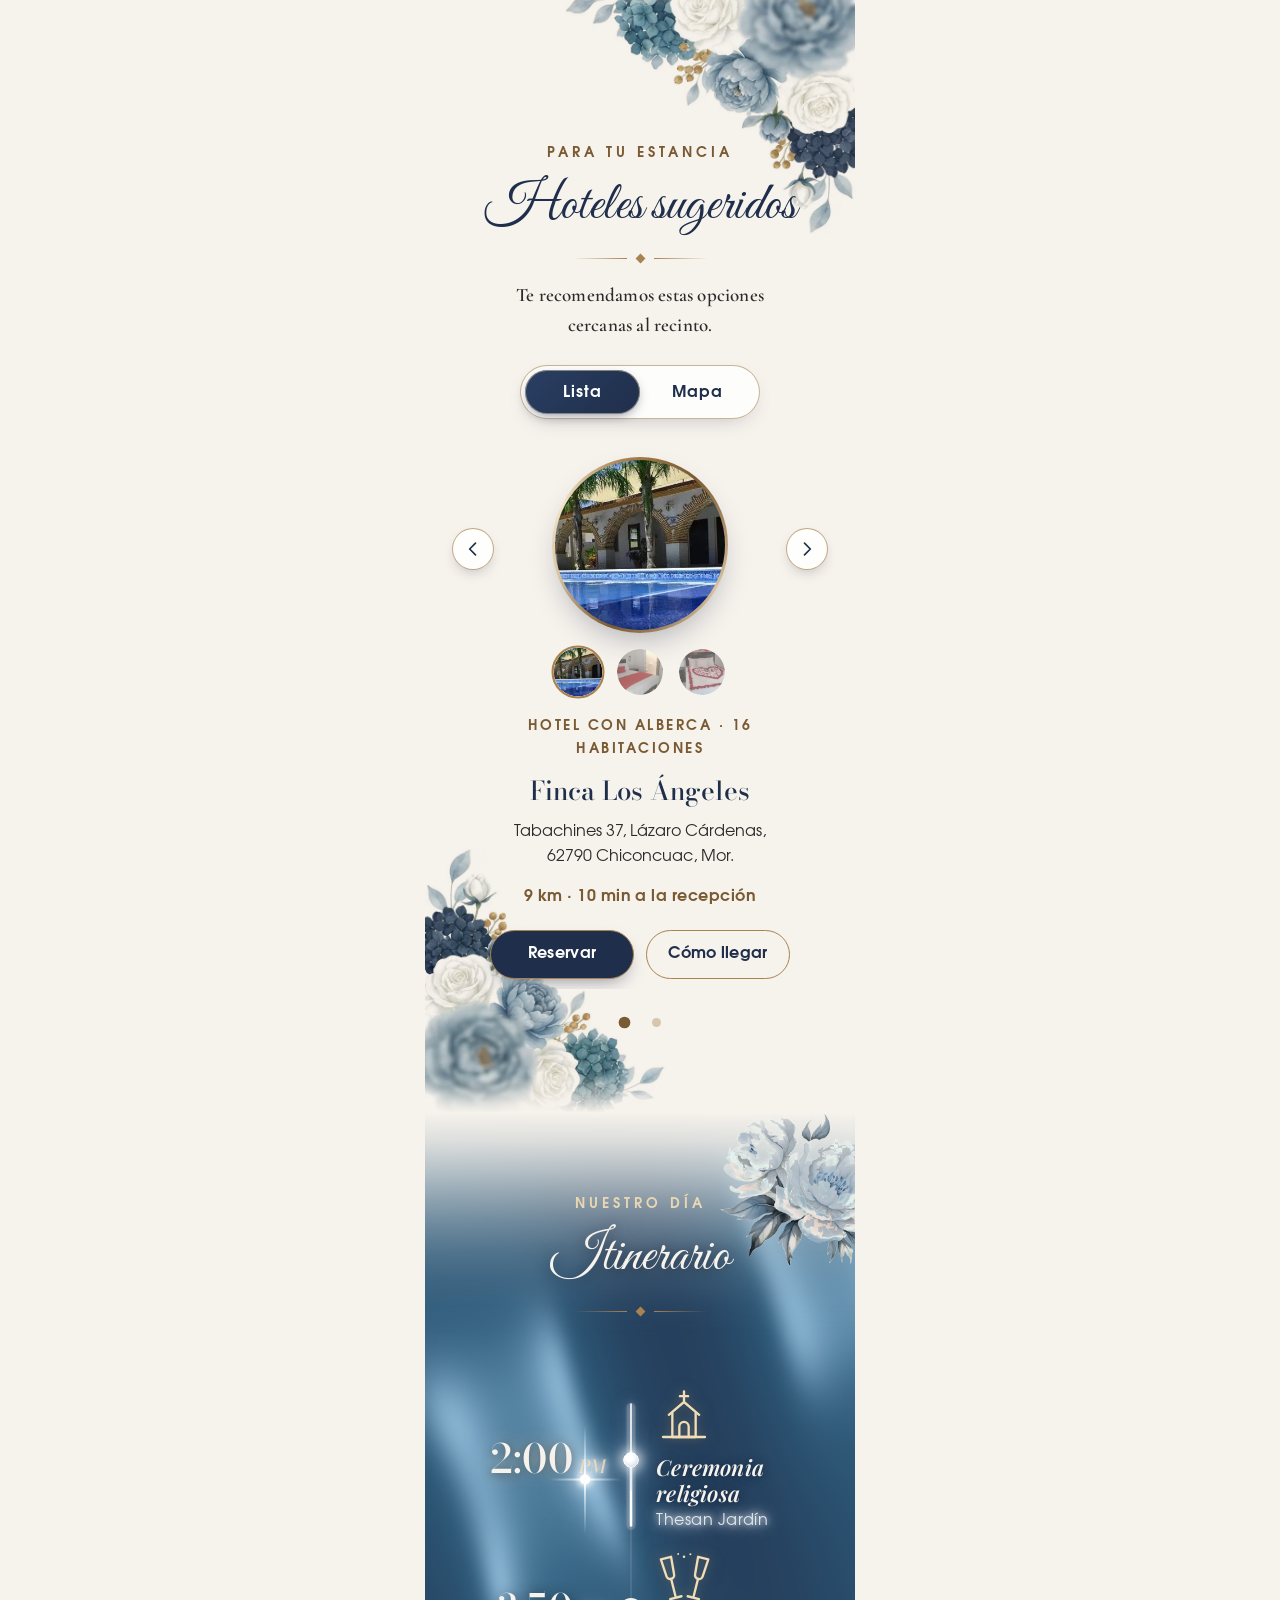
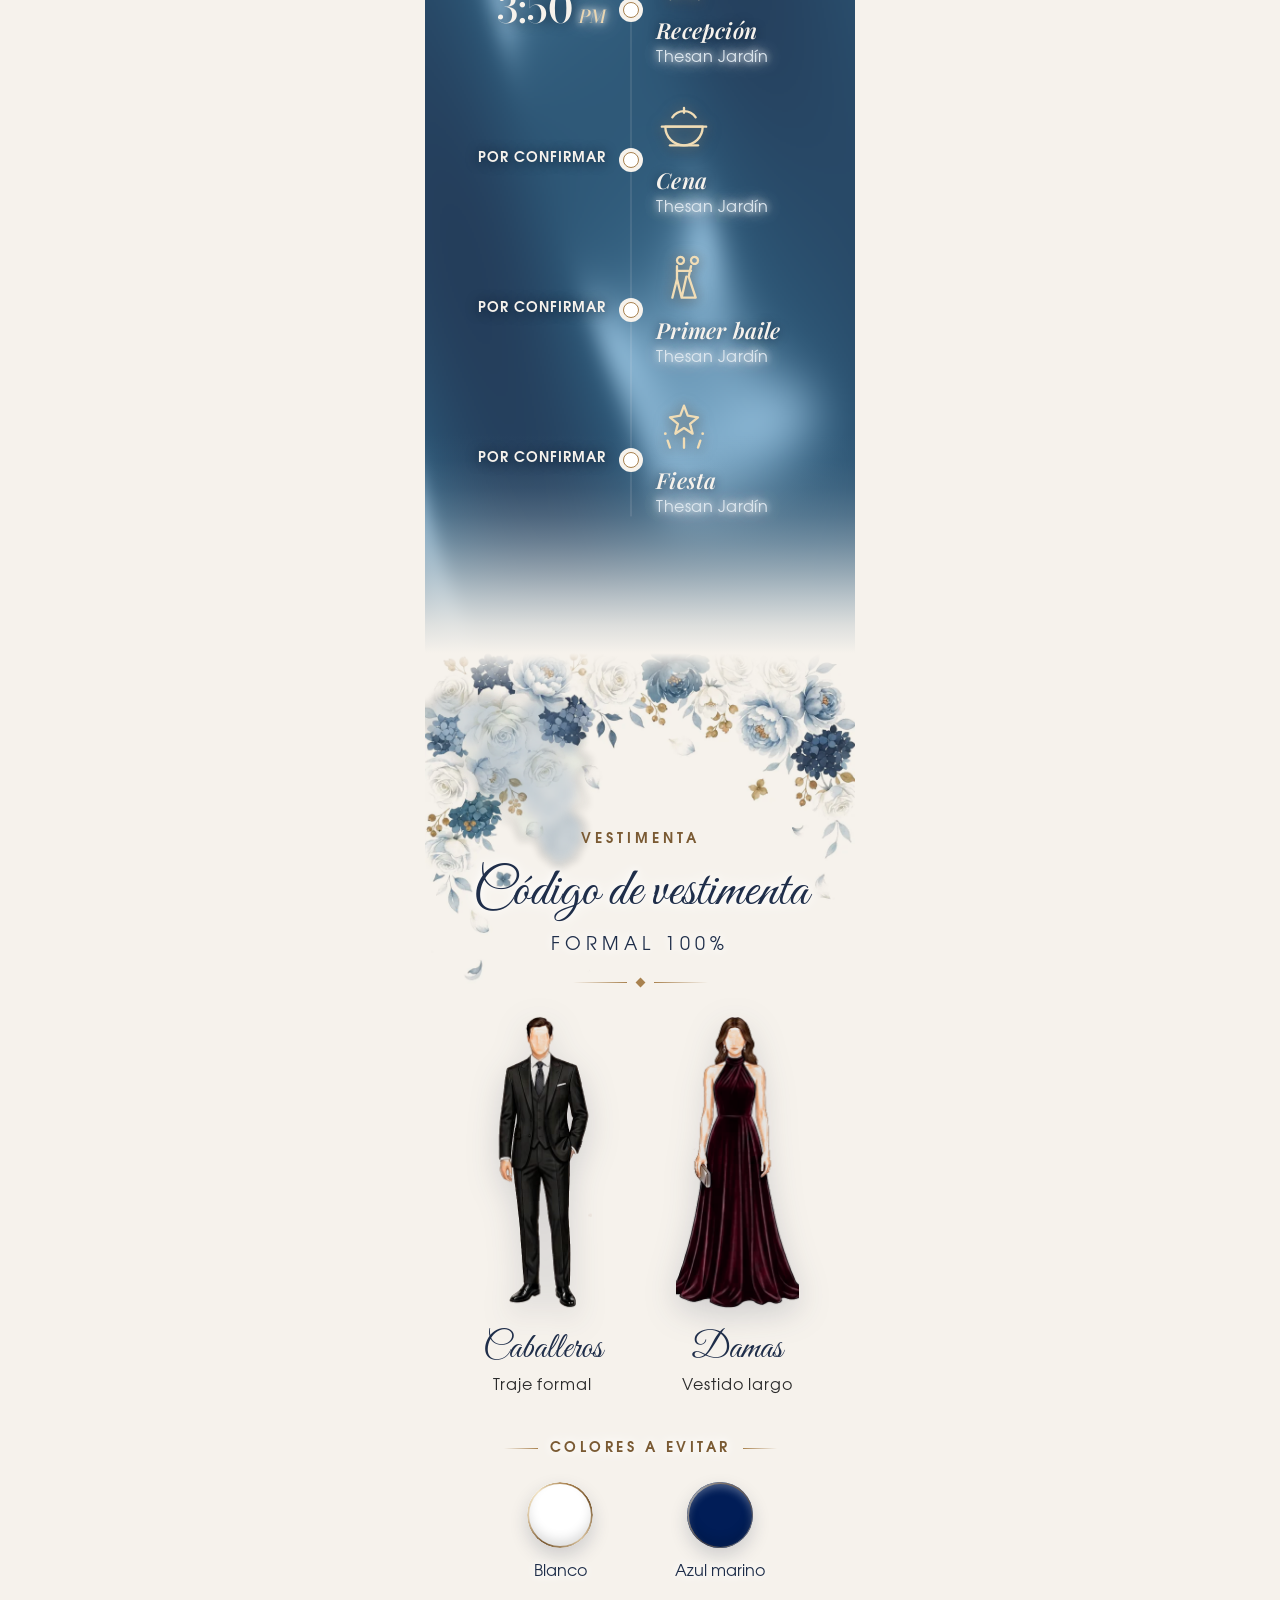
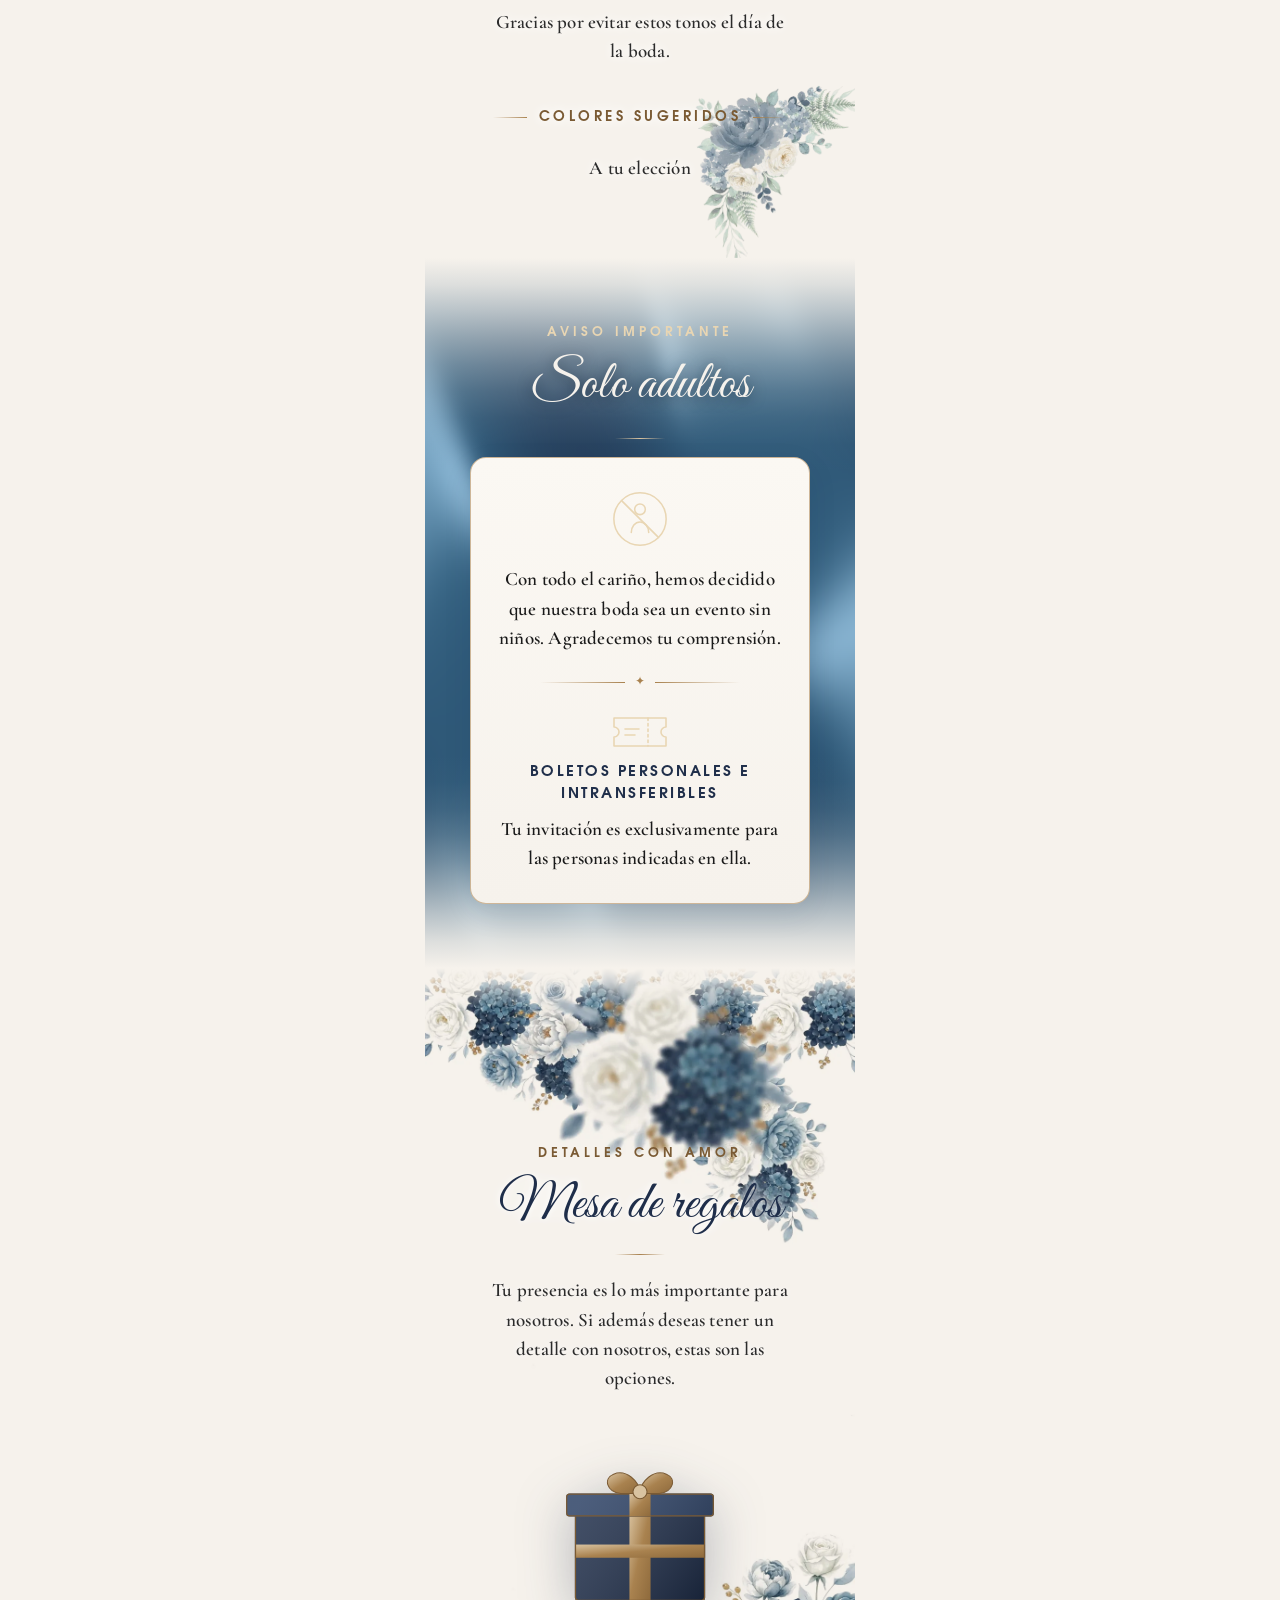
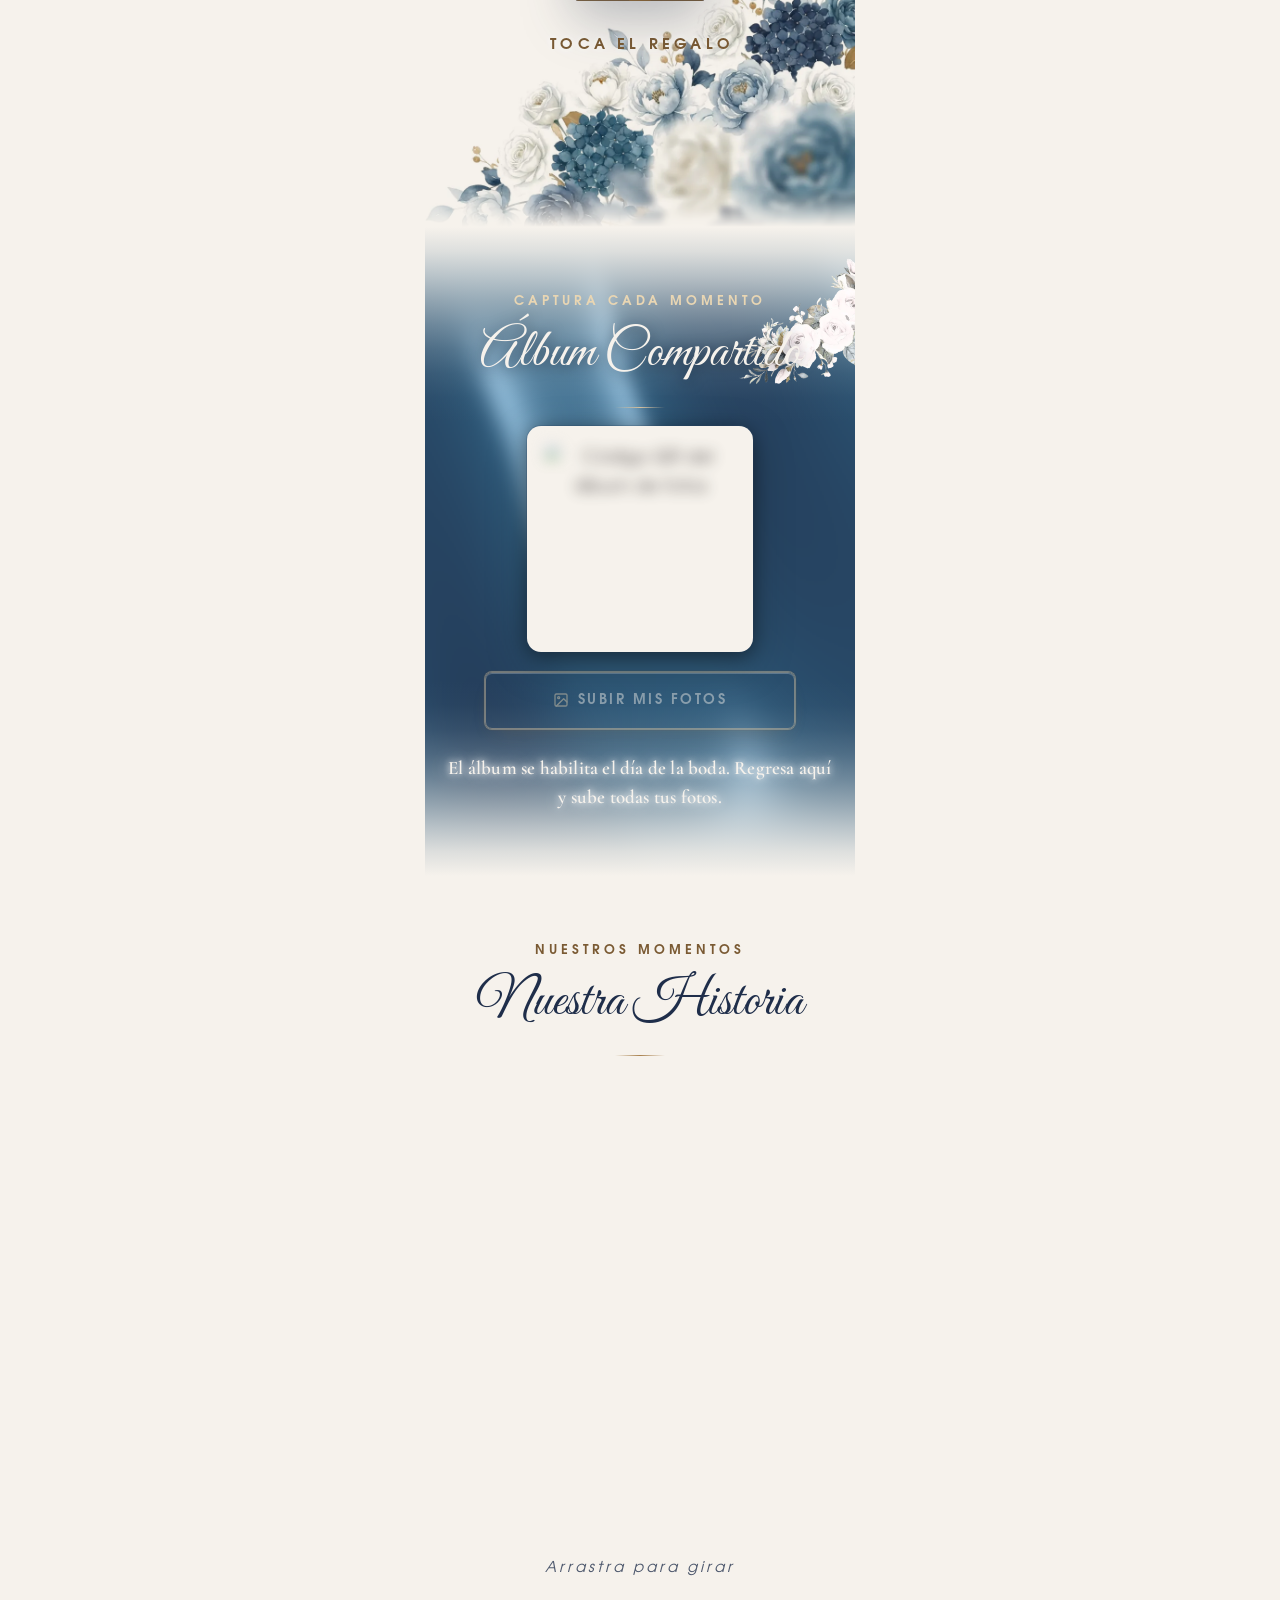
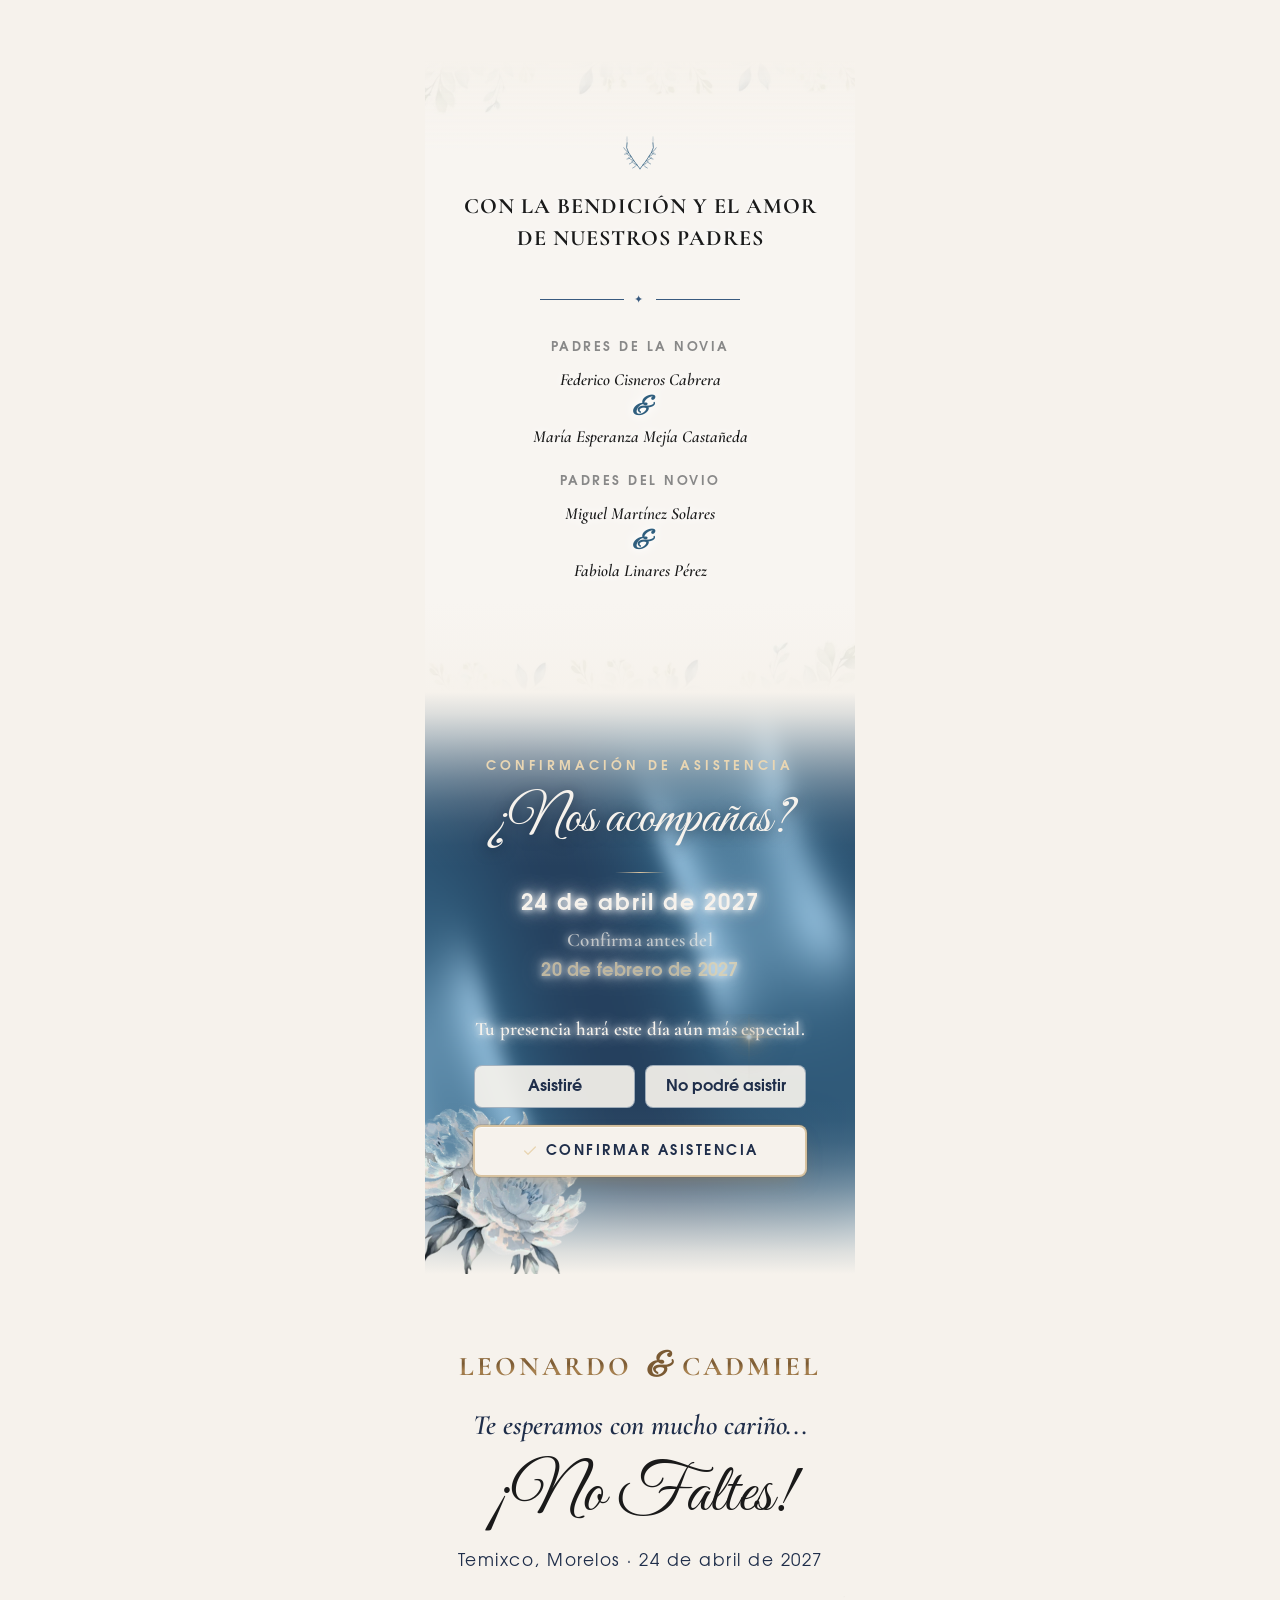
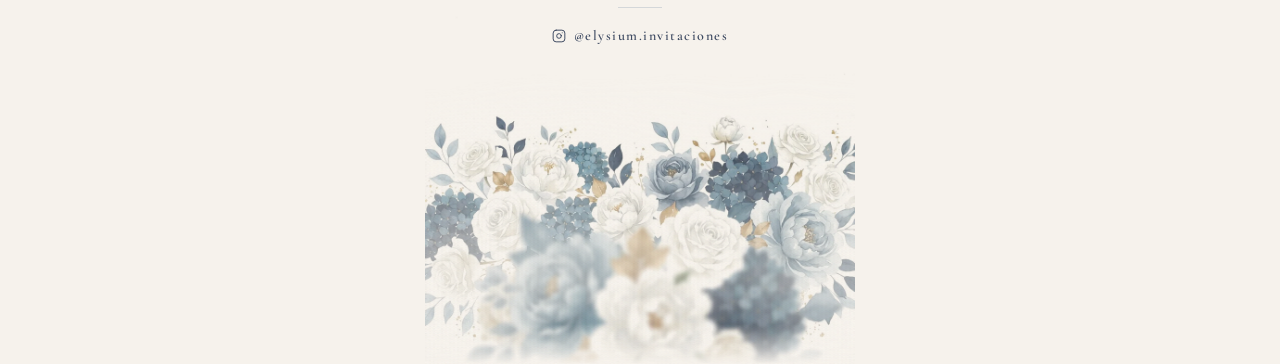
==== commit a4faf069: "fix: cambios del cliente: Nos casamos sin encimar flores, & centrada, sin fecha; itinerario alineado" ====
--- a/index.html
+++ b/index.html
@@ -2021,6 +2021,14 @@
 #itinerary .itx-head::after{display:none!important}
 #itinerary .itx-head b{width:10px!important;height:10px!important;margin:-5px 0 0 -5px!important;border-radius:50%!important;background:#fff!important;box-shadow:0 0 6px 2px rgba(255,255,255,.95),0 0 18px 5px rgba(255,255,255,.45),0 0 36px 10px rgba(200,225,255,.22)!important}
 
+/* ===== Ajustes del cliente 25-nov ===== */
+#fecha .fch-content{width:68%!important;margin-left:32%!important;padding:72px 16px 64px 8px!important;text-align:center!important}
+#fecha .fch-headline,#fecha .fch-n1,#fecha .fch-amp,#fecha .fch-honor{text-align:center!important}
+#fecha .fch-amp{font-family:'Great Vibes',cursive!important;margin:6px 0 4px!important}
+#fecha .fch-honor{margin-top:24px!important}
+#itinerary .itx-row .itx-t{align-items:flex-start!important;text-align:left!important}
+
+#itinerary .itx-pc{font-size:14px!important;letter-spacing:1px!important;padding-left:8px}
 html{overflow-x:clip}
 body>section,body>footer{overflow-x:clip}
 </style>
@@ -2092,10 +2100,9 @@
   <div class="fch-content">
     <p class="fch-headline">¡Nos casamos!</p>
     <p class="fch-n1">Leonardo</p>
-    <p class="fch-amp">y</p>
+    <p class="fch-amp">&amp;</p>
     <p class="fch-n1">Cadmiel</p>
     <p class="fch-honor">“Esperamos con paciencia la promesa y recibimos lo que Dios había prometido”<br><span class="fch-cita">Hebreos 6:15</span></p>
-    <p class="fch-date">24.04.27</p>
   </div>
 </section>
 
@@ -2339,7 +2346,7 @@
           <span class="itx-pl">Thesan Jardín</span>
         </div>
       </li>
-      <li class="itx-row itx-r itx-rv">
+      <li class="itx-row itx-l itx-rv">
         <div class="itx-h"><span class="itx-n">3:50</span><span class="itx-m">PM</span></div>
         <span class="itx-dot" aria-hidden="true"></span>
         <div class="itx-t">
@@ -2361,7 +2368,7 @@
           <span class="itx-pl">Thesan Jardín</span>
         </div>
       </li>
-      <li class="itx-row itx-r itx-rv">
+      <li class="itx-row itx-l itx-rv">
         <div class="itx-h"><span class="itx-n itx-pc">Por confirmar</span></div>
         <span class="itx-dot" aria-hidden="true"></span>
         <div class="itx-t">
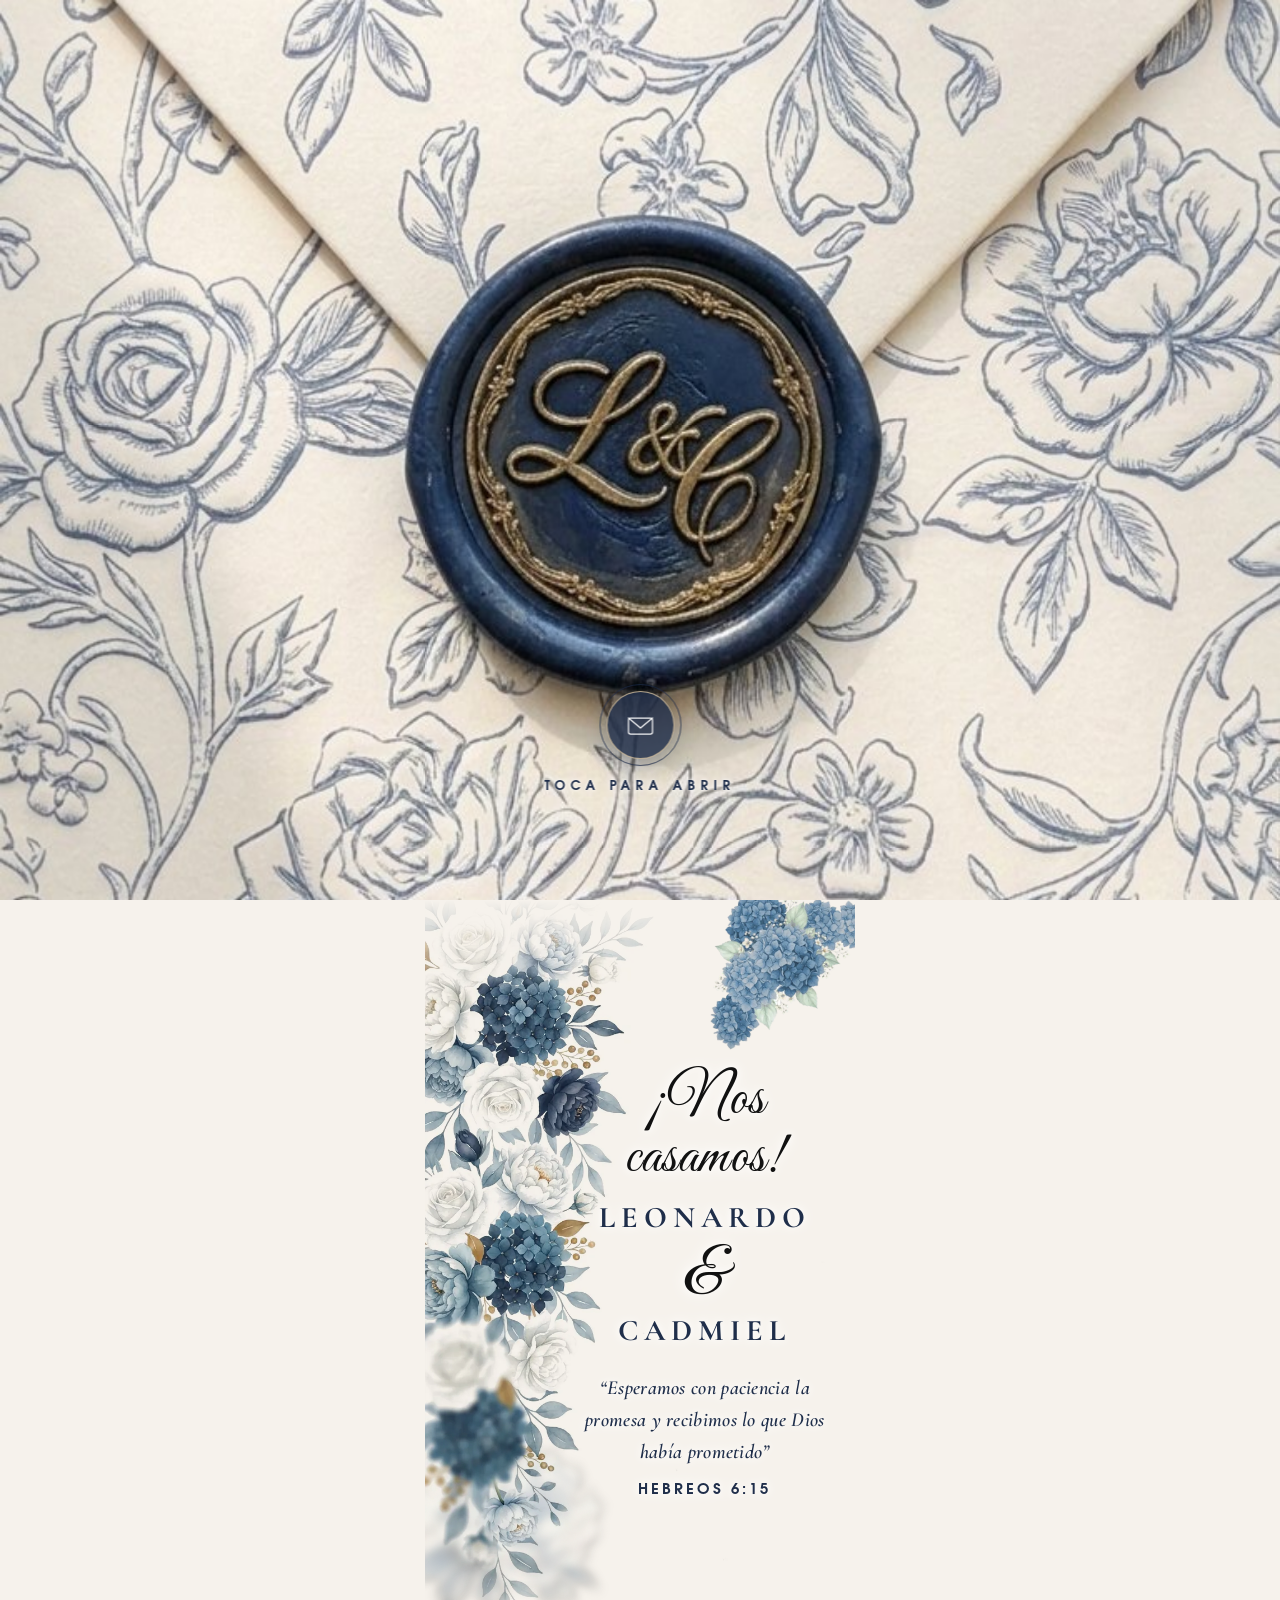
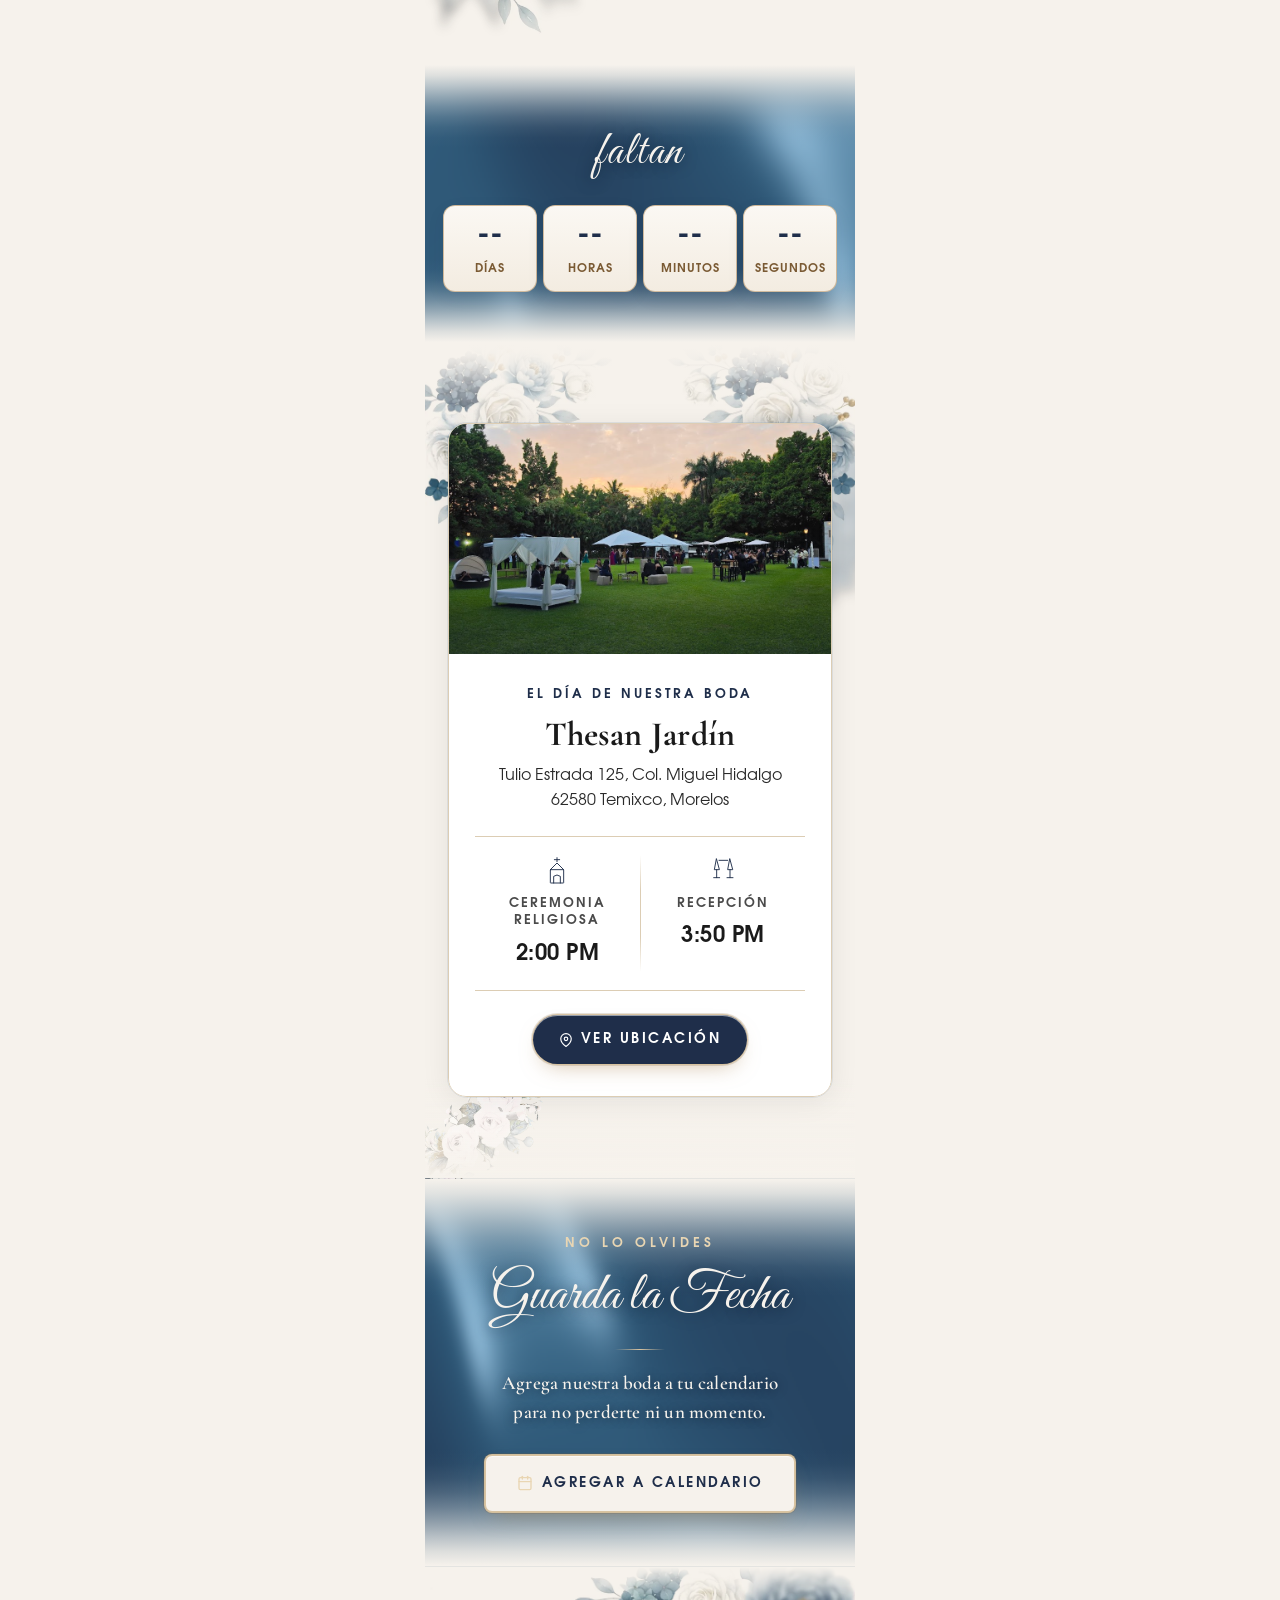
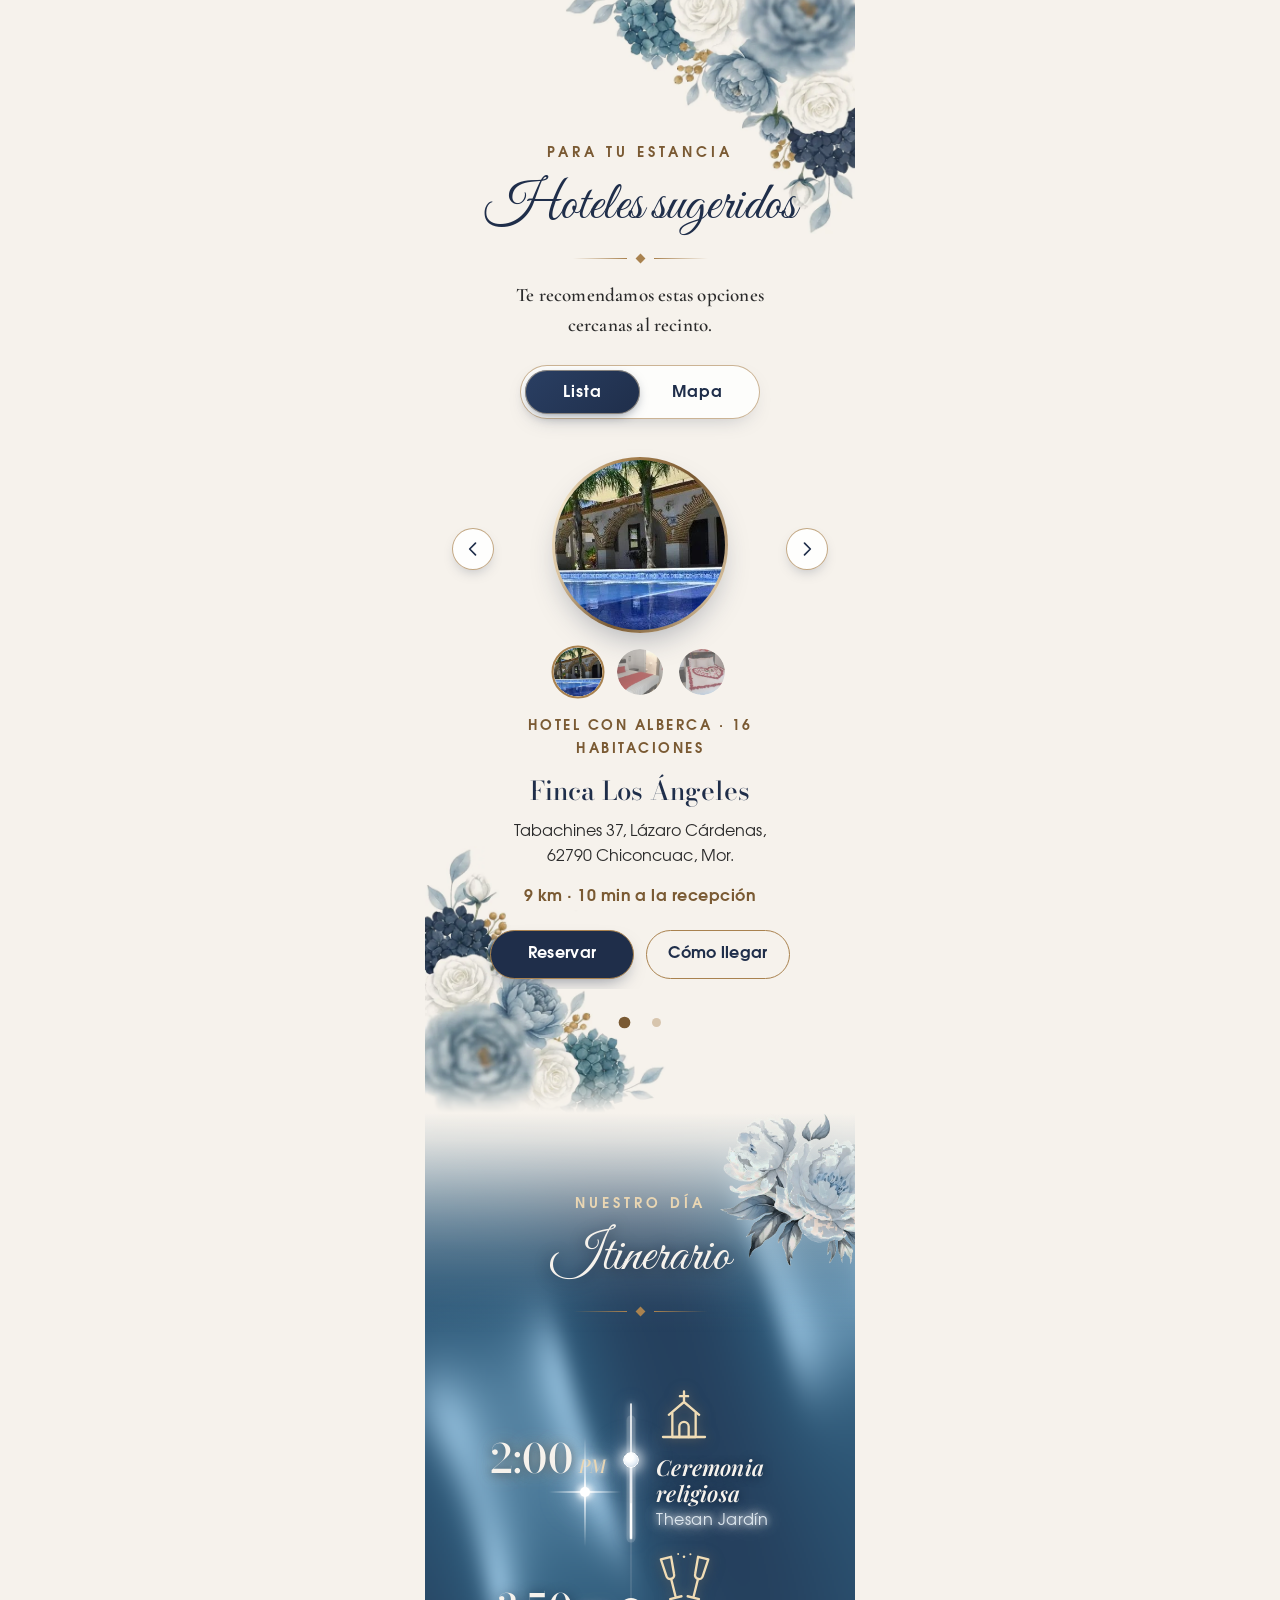
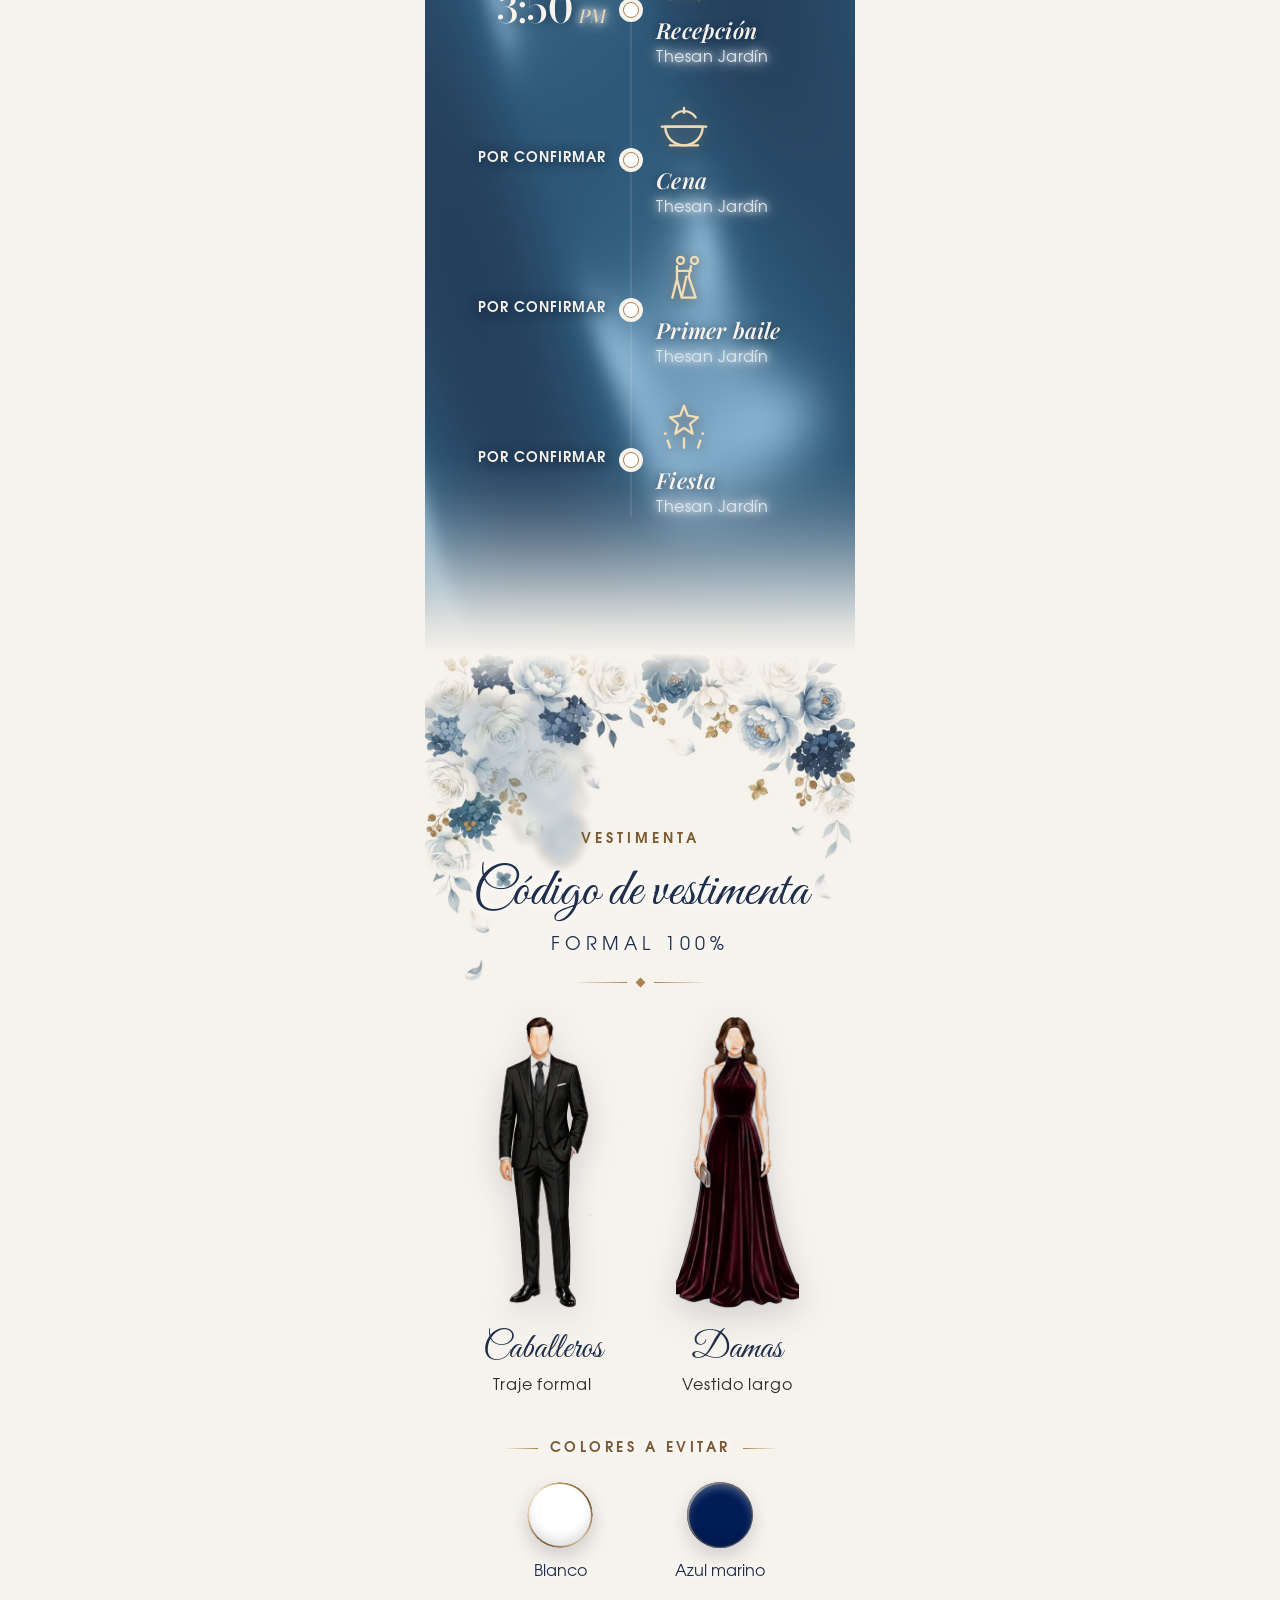
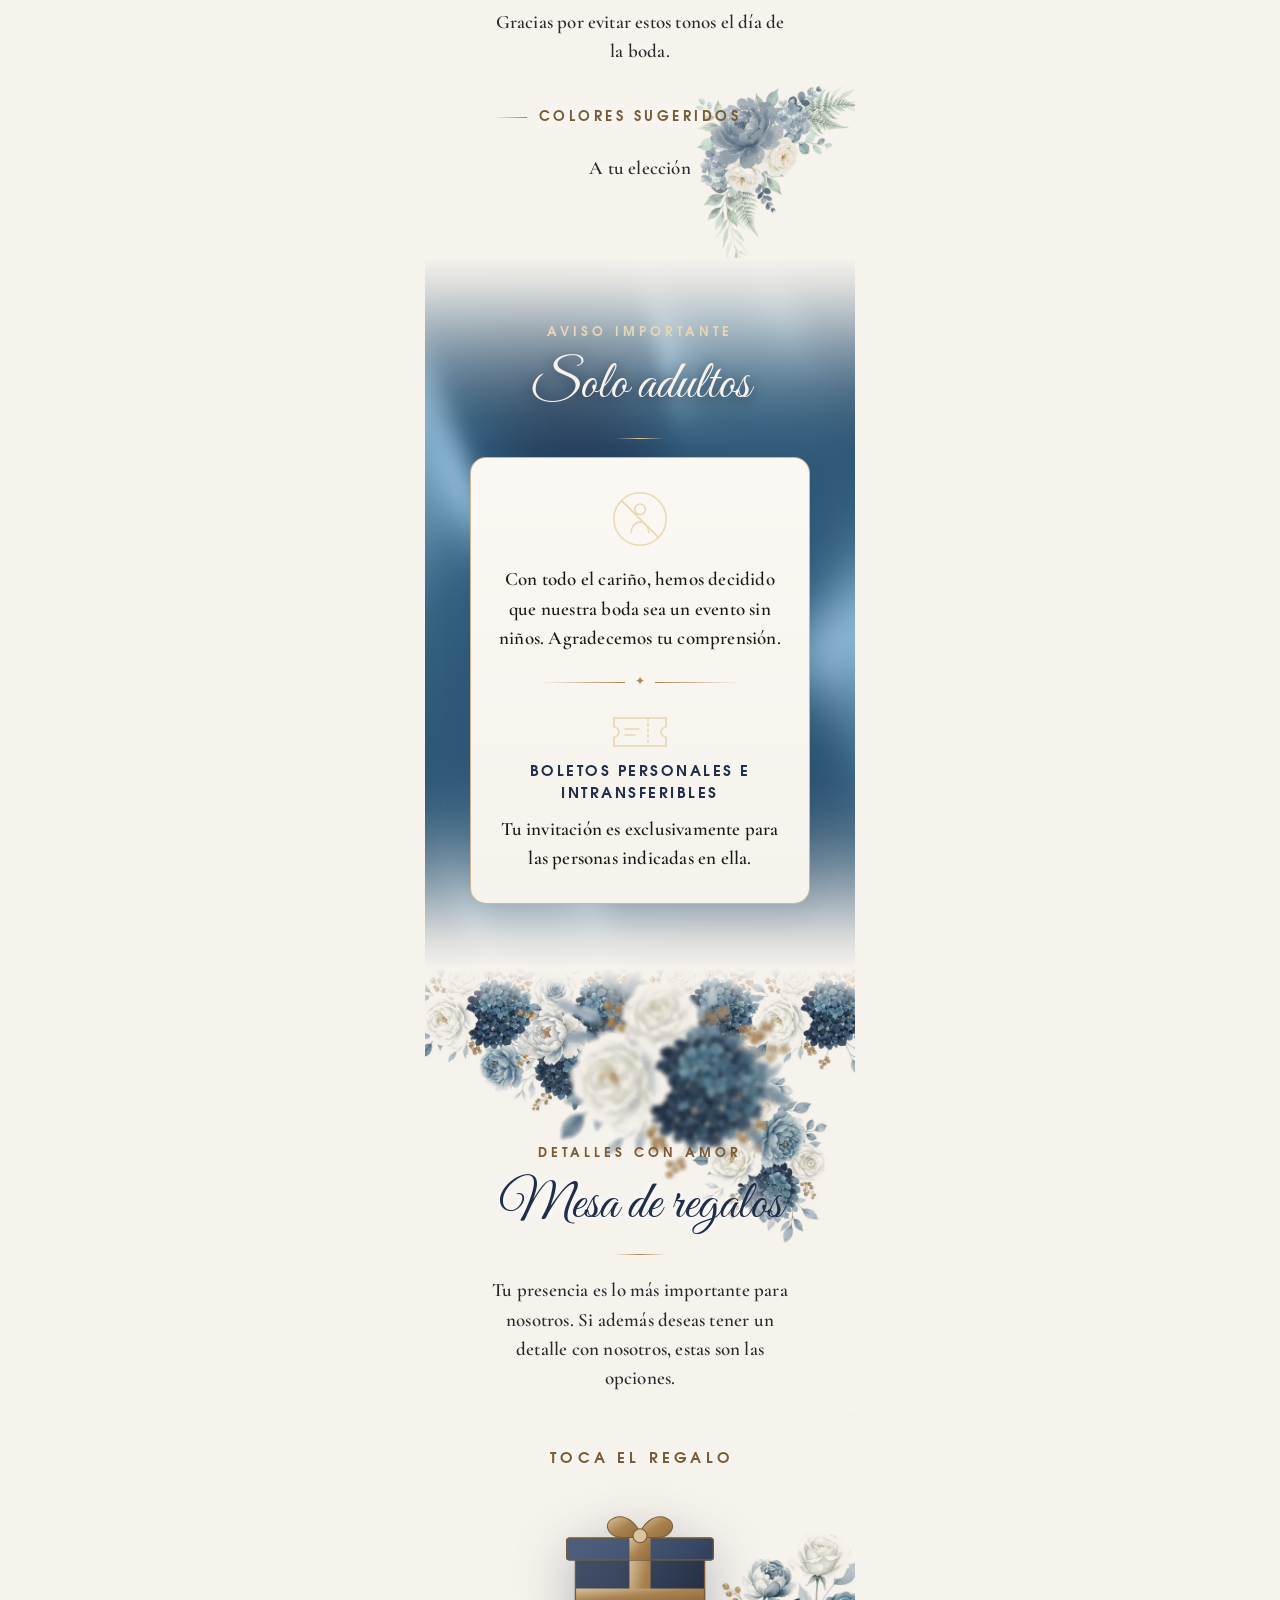
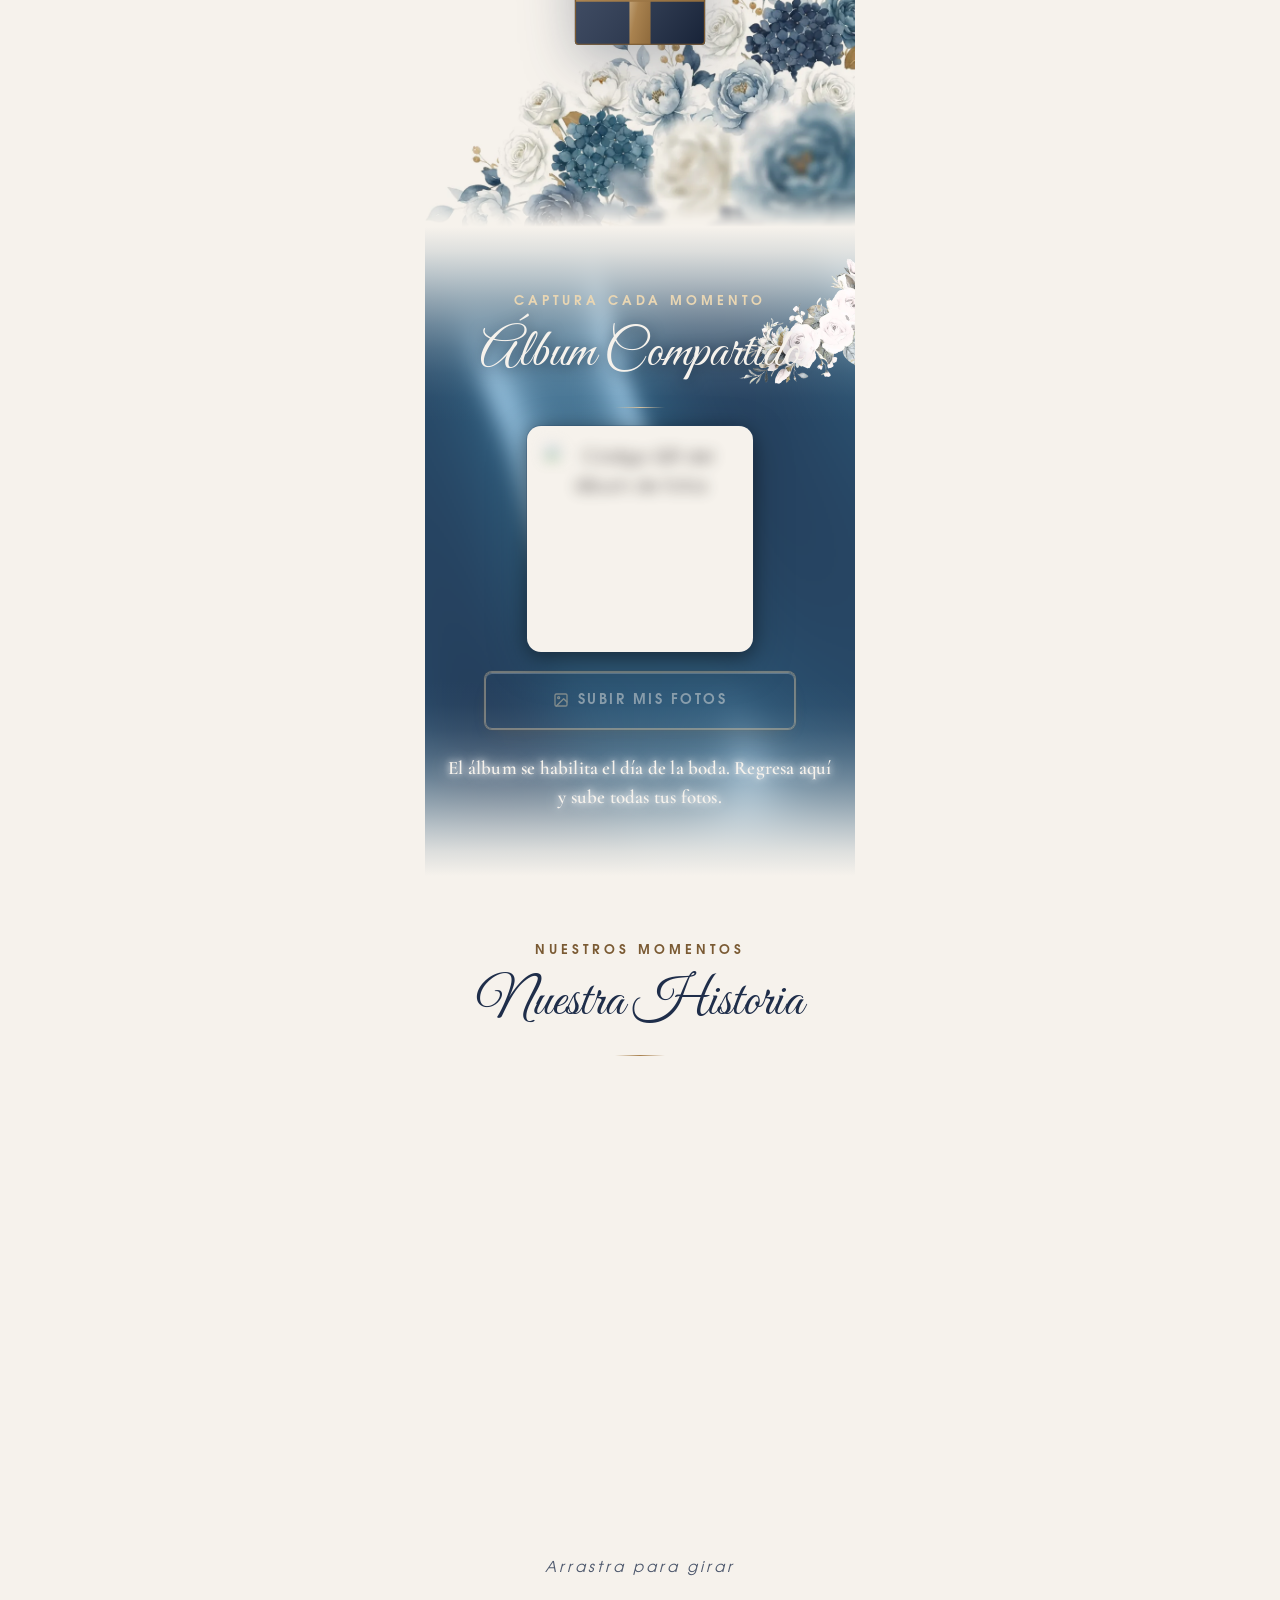
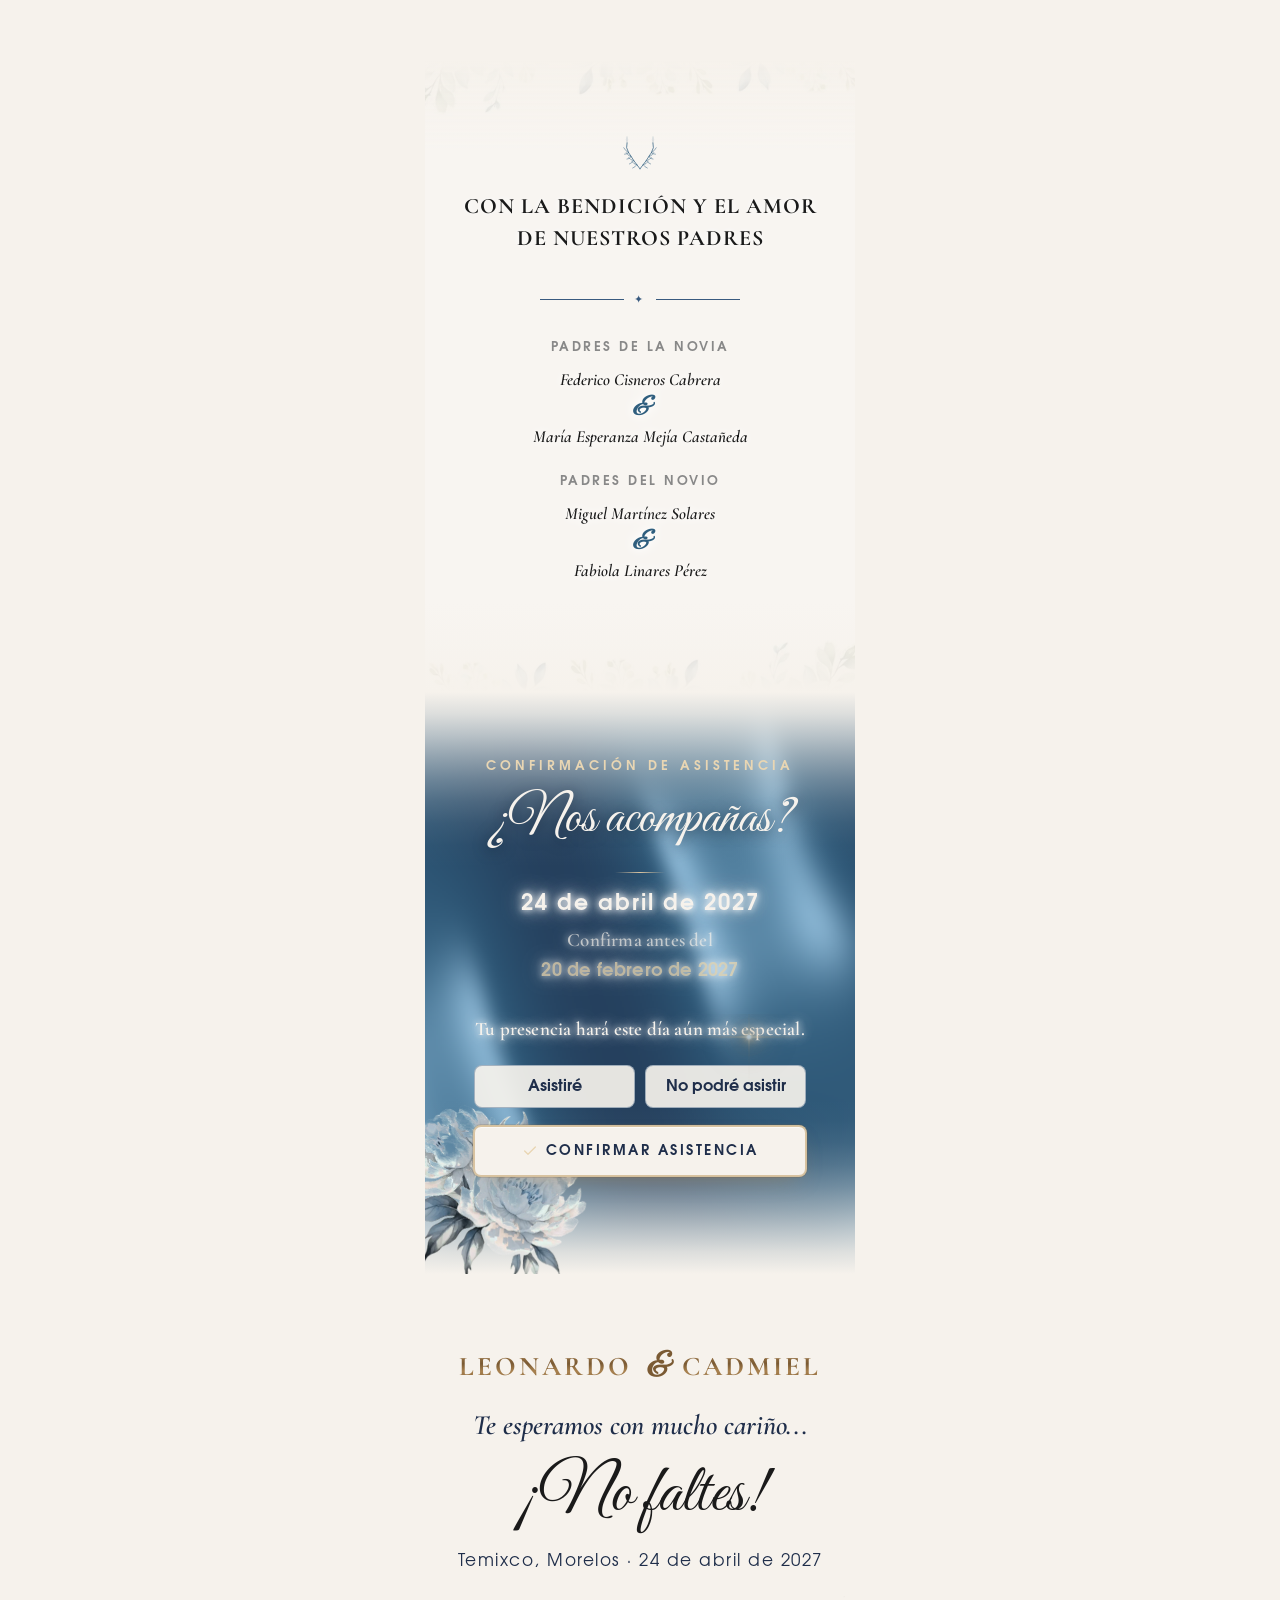
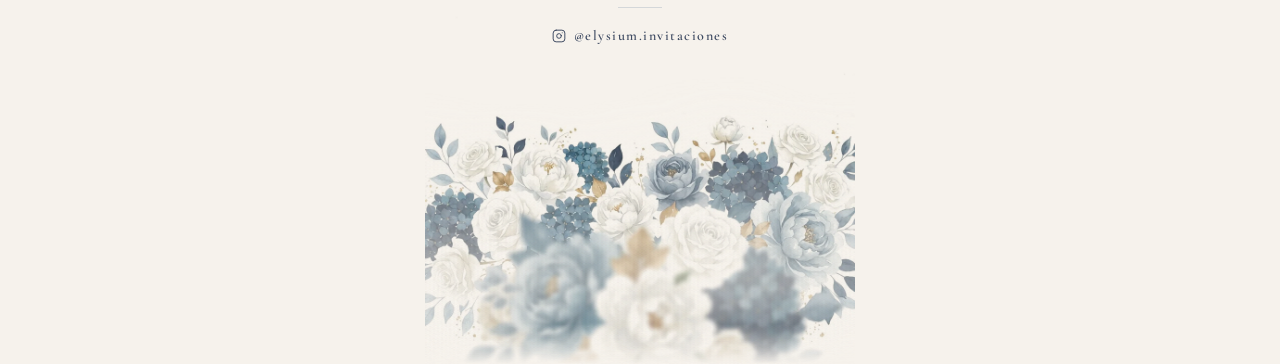
==== commit 0014e5d5: "fix: ¡No faltes! en minuscula, 'Toca el regalo' arriba de la caja Co-Authored-By: Claude Sonnet 5.5 " ====
--- a/index.html
+++ b/index.html
@@ -2029,6 +2029,7 @@
 #itinerary .itx-row .itx-t{align-items:flex-start!important;text-align:left!important}
 
 #itinerary .itx-pc{font-size:14px!important;letter-spacing:1px!important;padding-left:8px}
+.rg-stage-in .rg-cta{margin:0 0 18px!important;position:relative;z-index:3;text-shadow:0 0 10px rgba(255,255,255,.95),0 0 3px #fff}
 html{overflow-x:clip}
 body>section,body>footer{overflow-x:clip}
 </style>
@@ -2111,7 +2112,7 @@
 <section id="countdown" class="is-seda">
   <canvas class="lp-seda"></canvas>
   <div class="cd-content">
-    <span class="cd-falta">Faltan</span>
+    <span class="cd-falta">faltan</span>
     <div class="cd-row" role="timer" aria-label="Cuenta regresiva para la boda">
       <div class="cd-cell">
         <span class="cd-num" id="cd-d">--</span>
@@ -2481,6 +2482,7 @@
   <div class="rg-stage">
     <canvas class="rg-confetti" id="rgConfetti" aria-hidden="true"></canvas>
     <div class="rg-stage-in">
+      <span class="rg-cta" id="rgCta">Toca el regalo</span>
       <button class="rg-box" id="rgBox" type="button" aria-label="Abrir las opciones de regalo" aria-expanded="false" aria-controls="rgBackdrop">
         <svg viewBox="0 0 200 190" fill="none" aria-hidden="true">
           <defs>
@@ -2507,7 +2509,6 @@
           </g>
         </svg>
       </button>
-      <span class="rg-cta" id="rgCta">Toca el regalo</span>
     </div>
   </div>
 
@@ -2723,7 +2724,7 @@
   <div class="ft-body">
     <p class="ft-names"><span class="lp-cascada">Leonardo</span> <i>&amp;</i> <span class="lp-cascada">Cadmiel</span></p>
     <p class="ft-msg">Te esperamos con mucho cariño...</p>
-    <p class="ft-nofaltes">¡No Faltes!</p>
+    <p class="ft-nofaltes">¡No faltes!</p>
     <p class="ft-date">Temixco, Morelos · 24 de abril de 2027</p>
     <div class="el-sep"></div>
     <a href="https://www.instagram.com/elysium.invitaciones/" target="_blank" rel="noopener" class="el-credit">
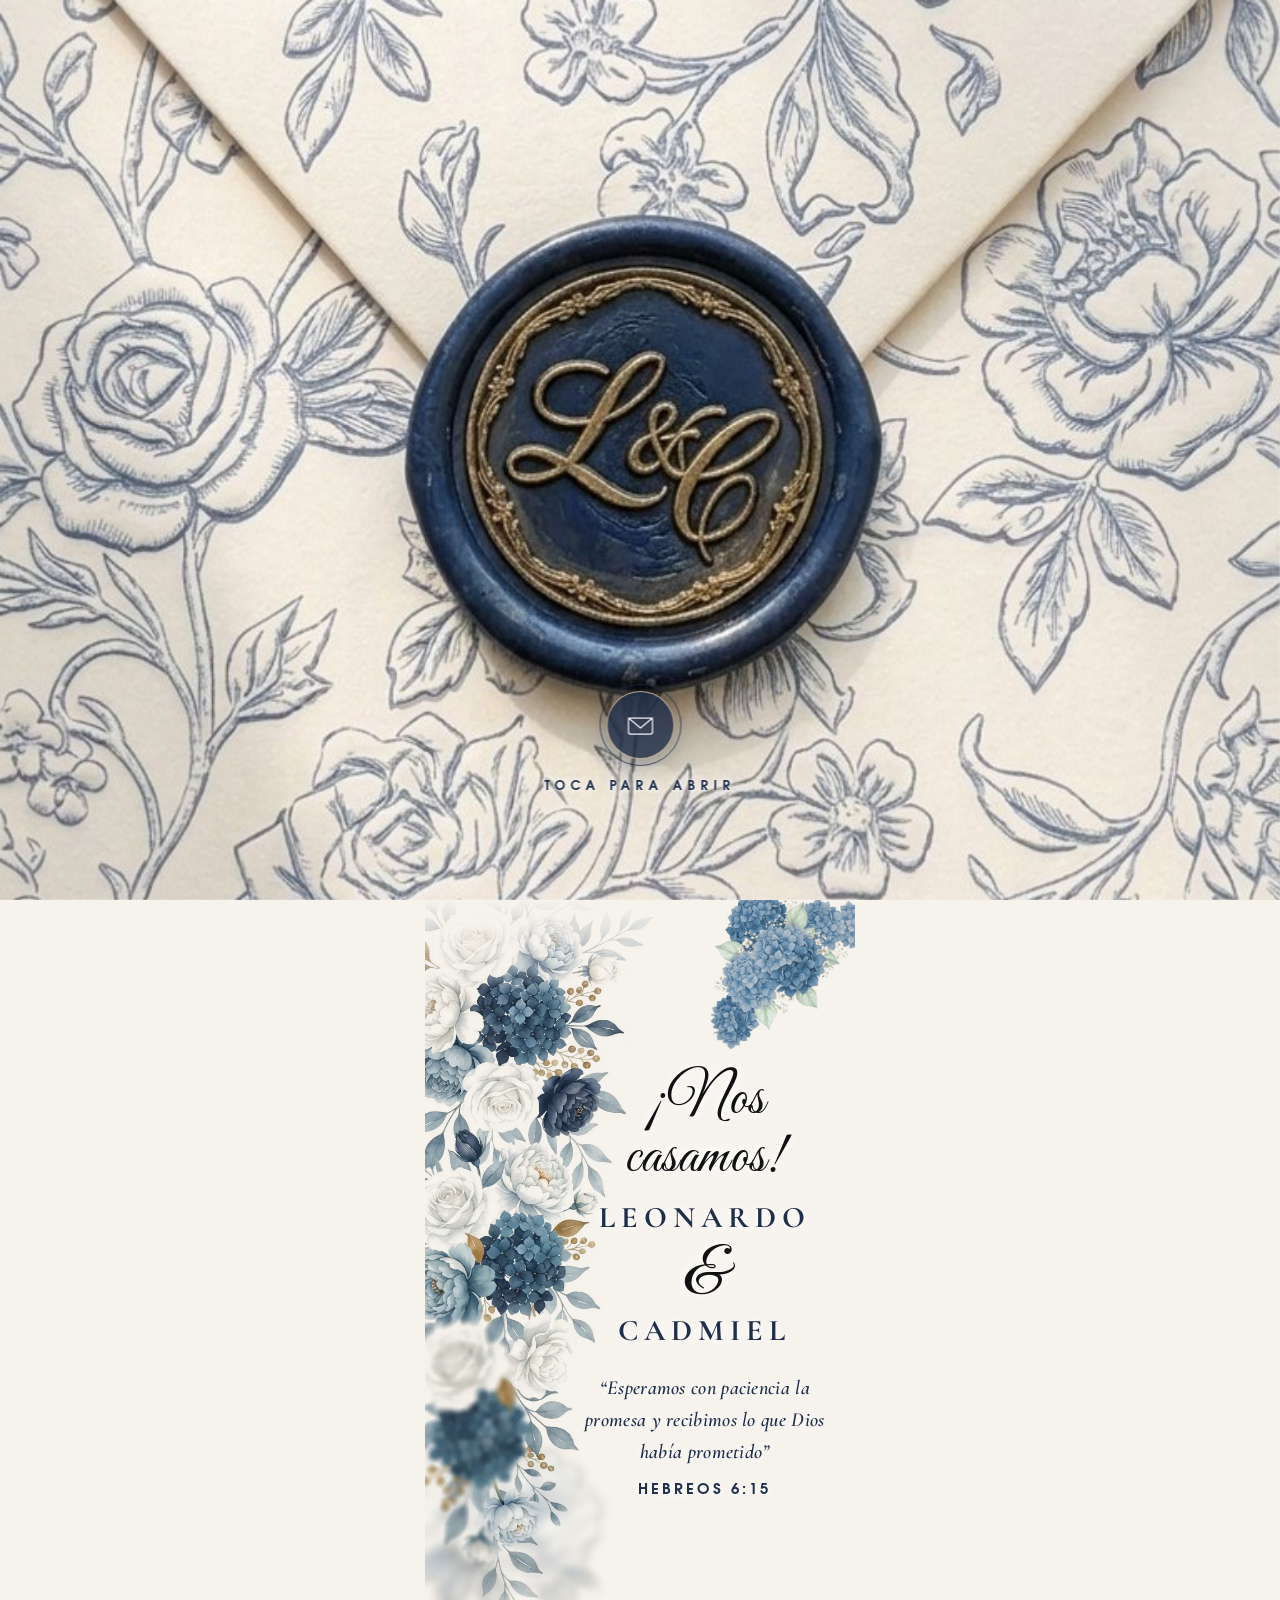
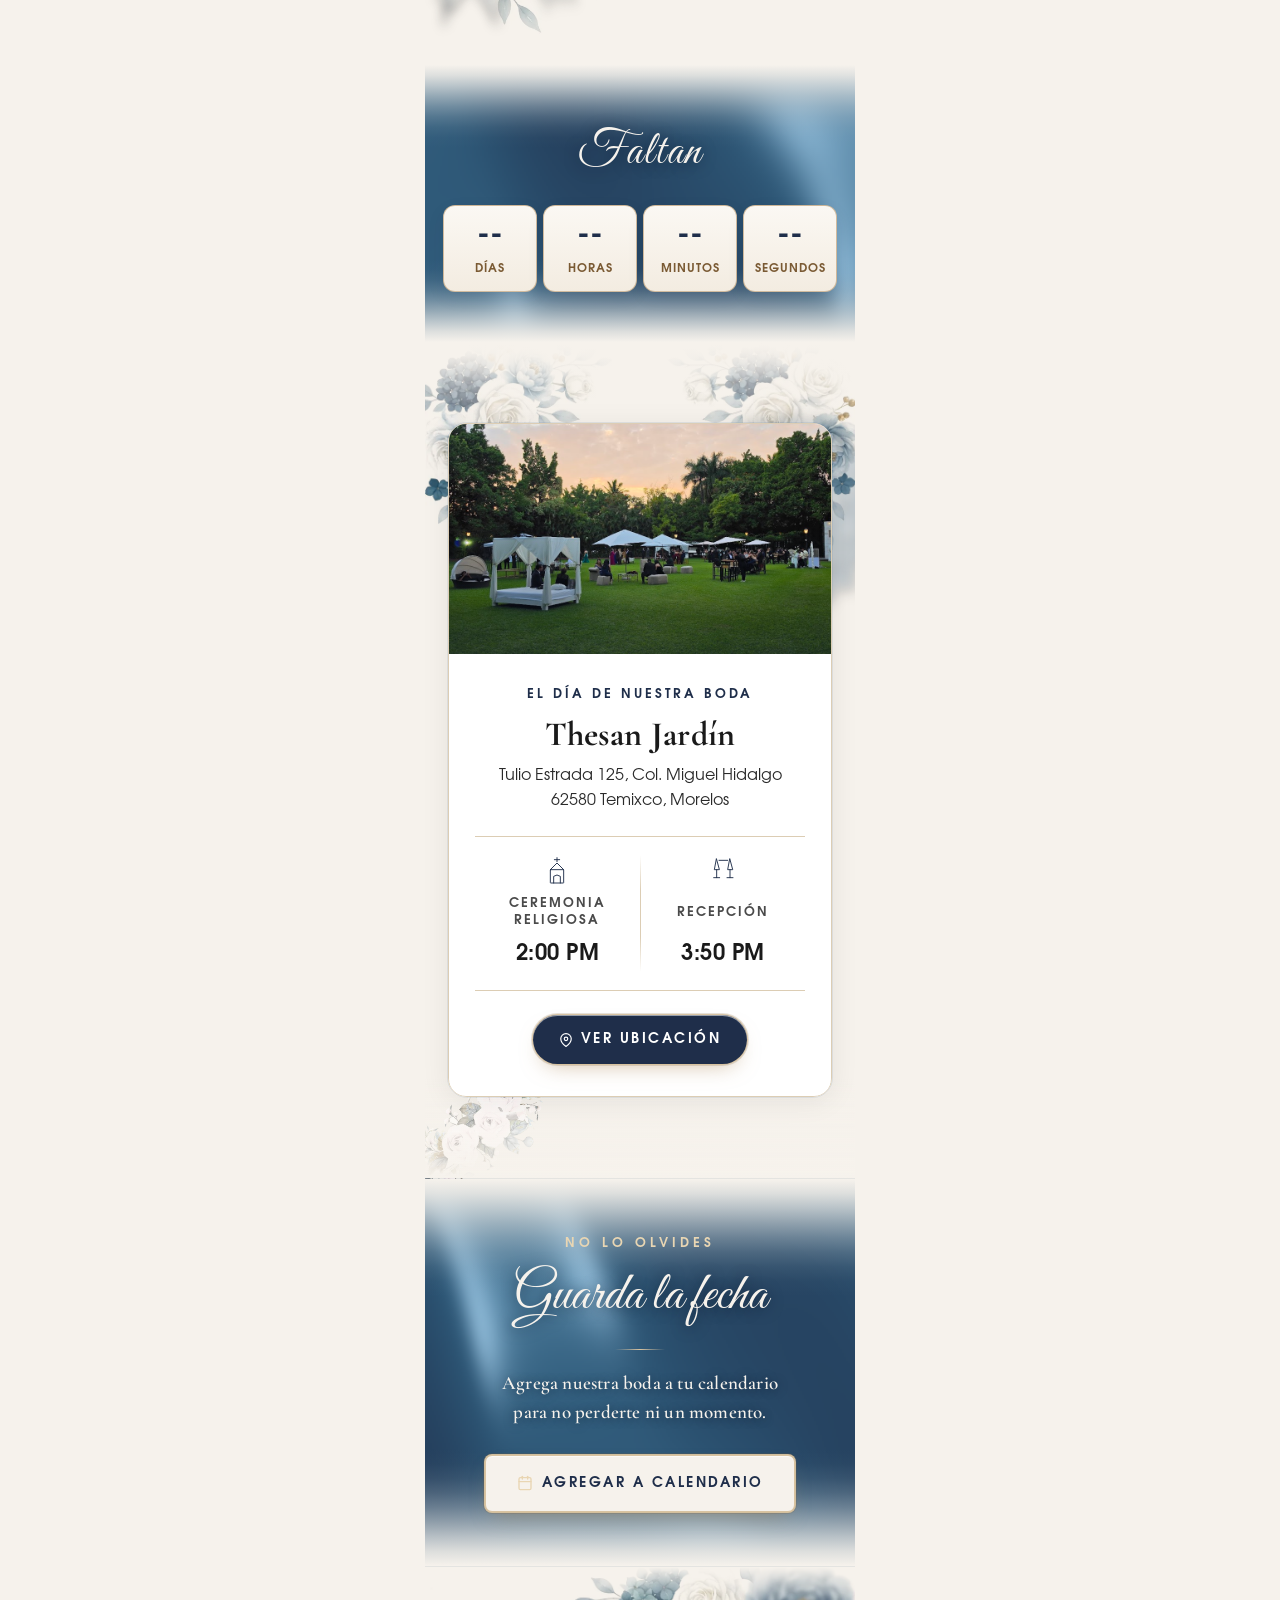
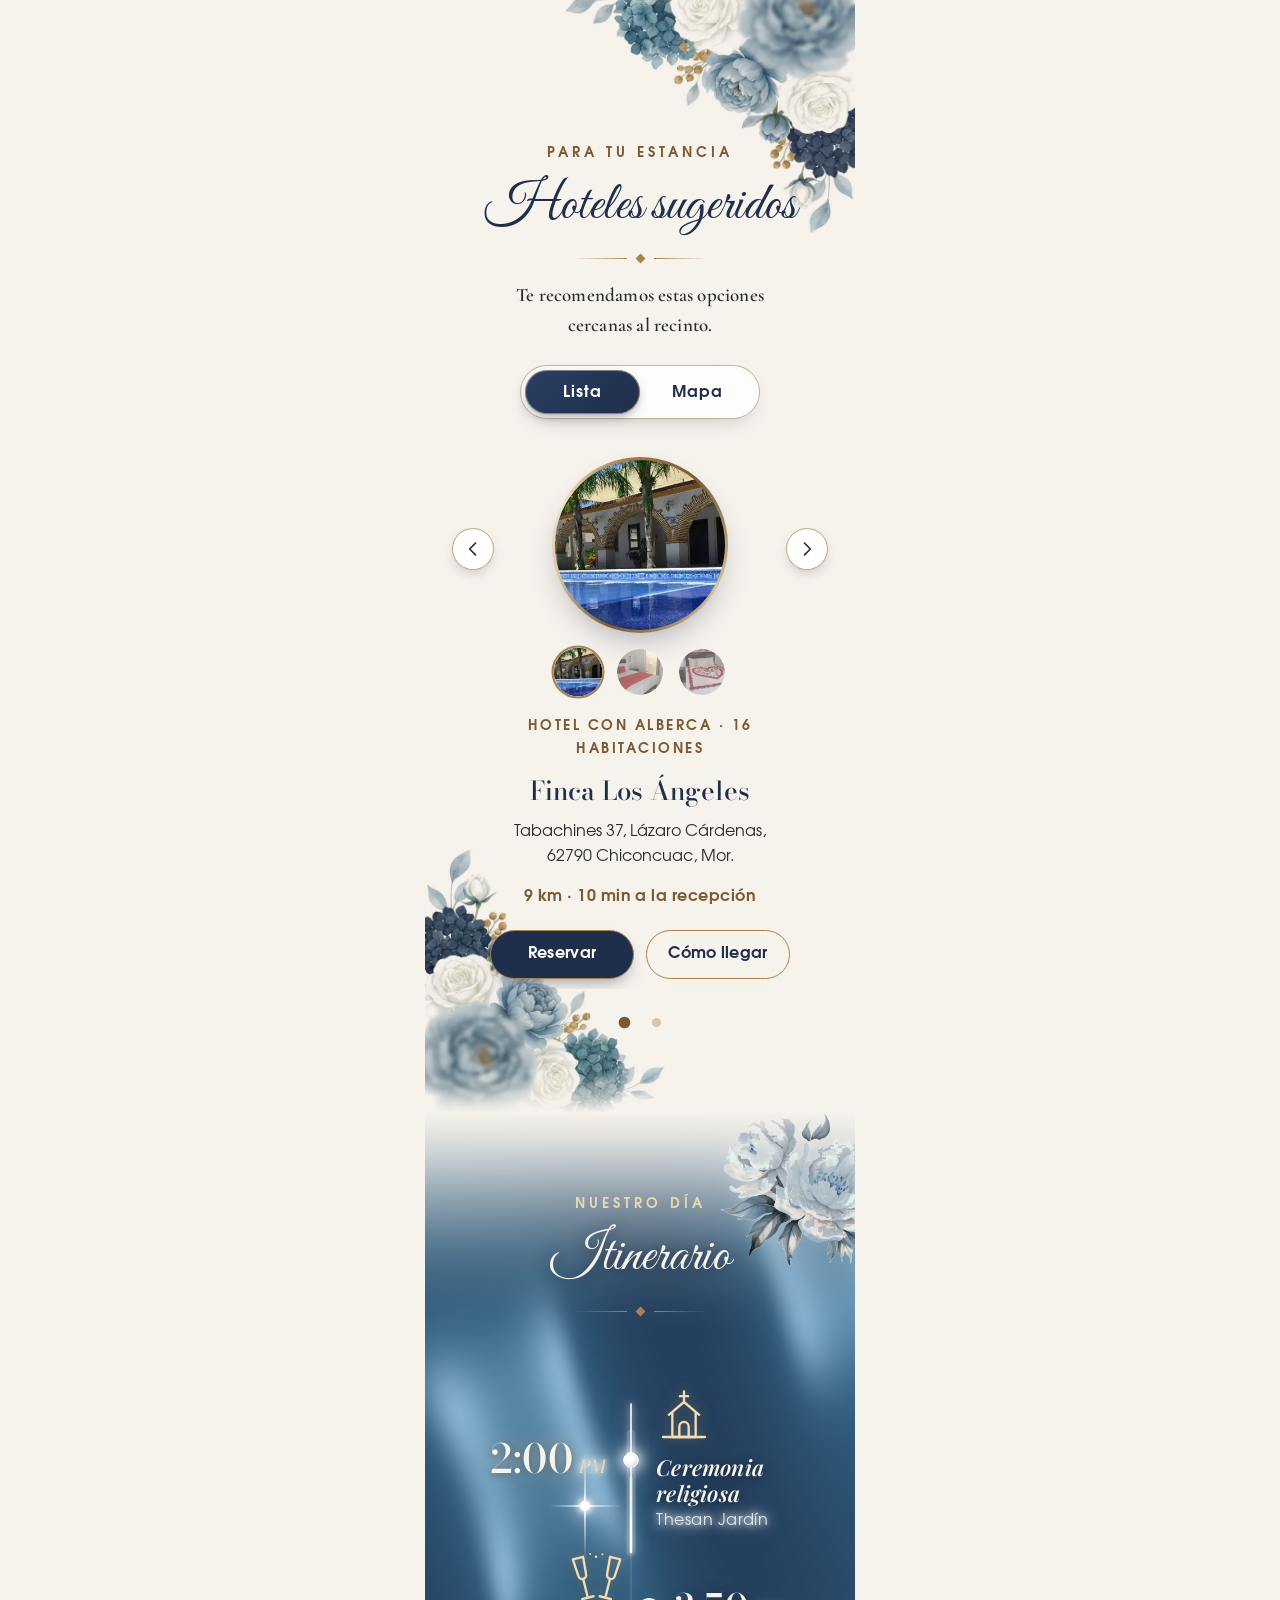
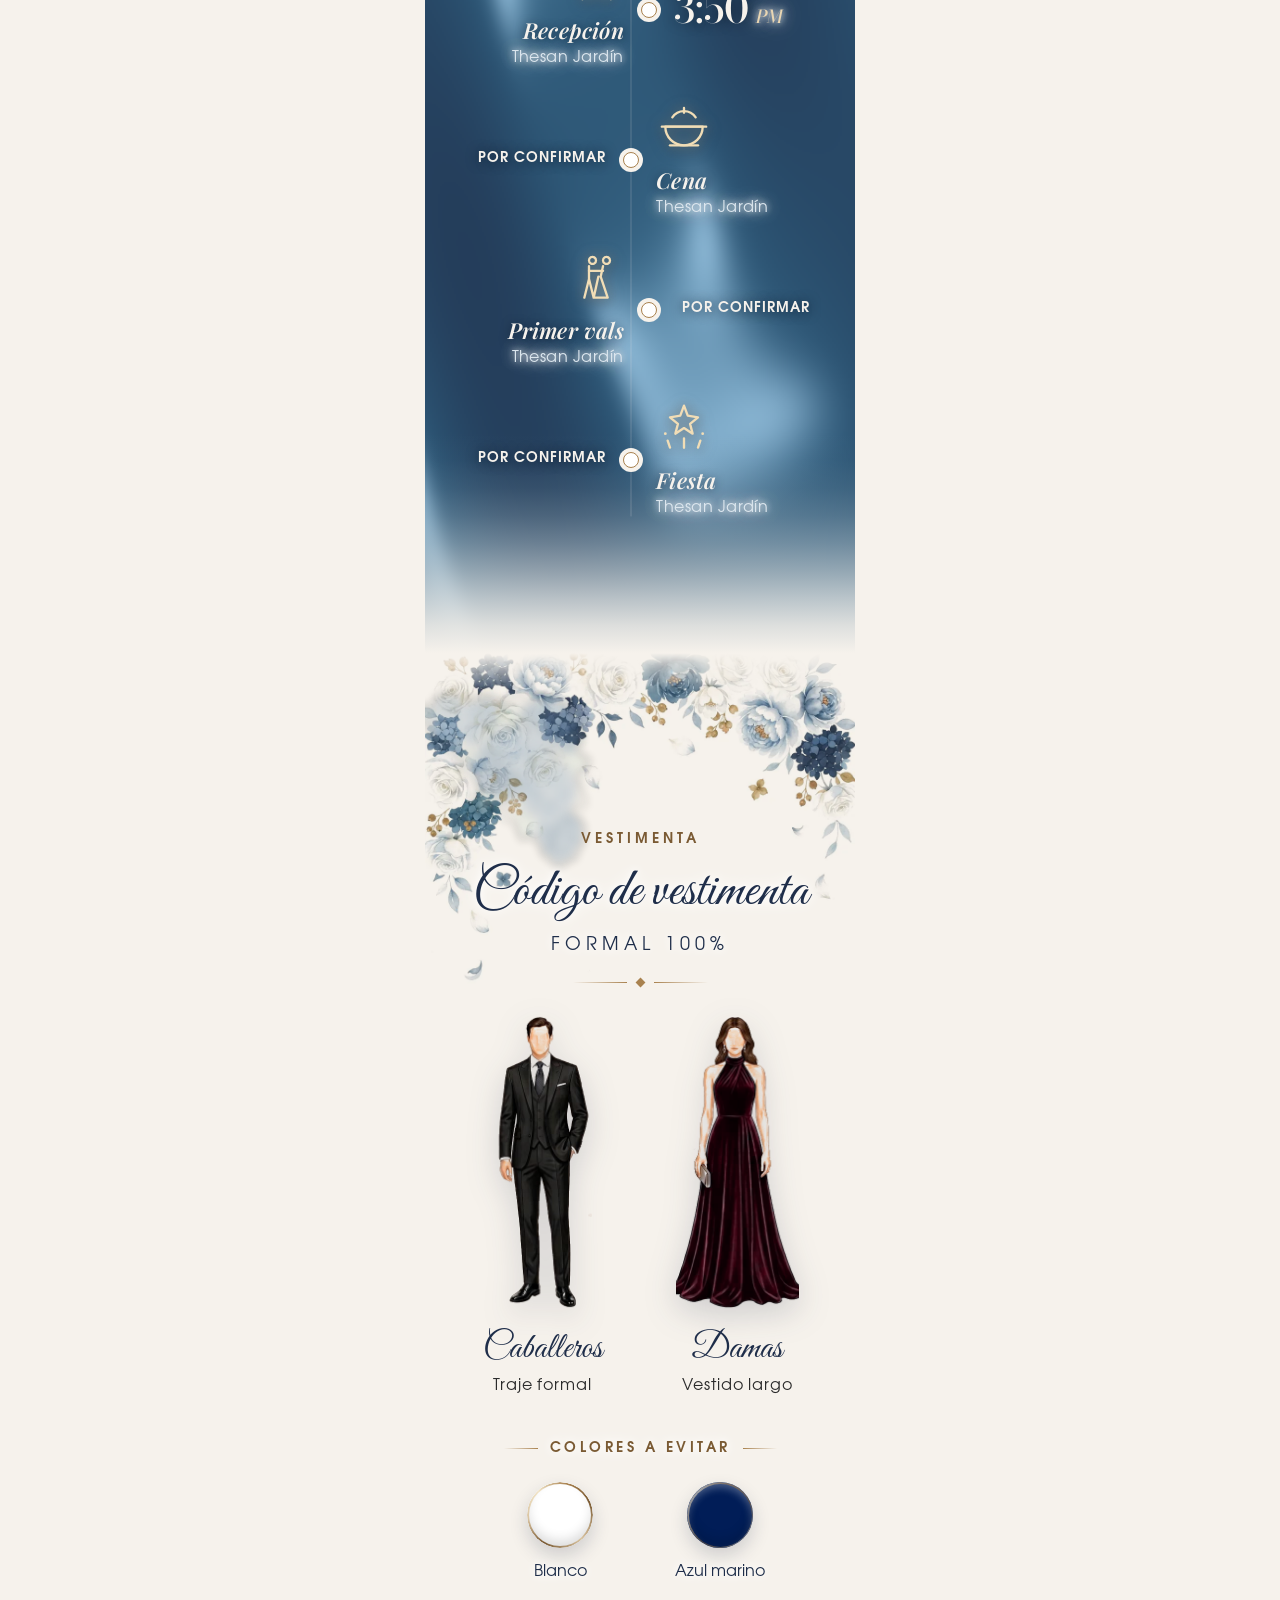
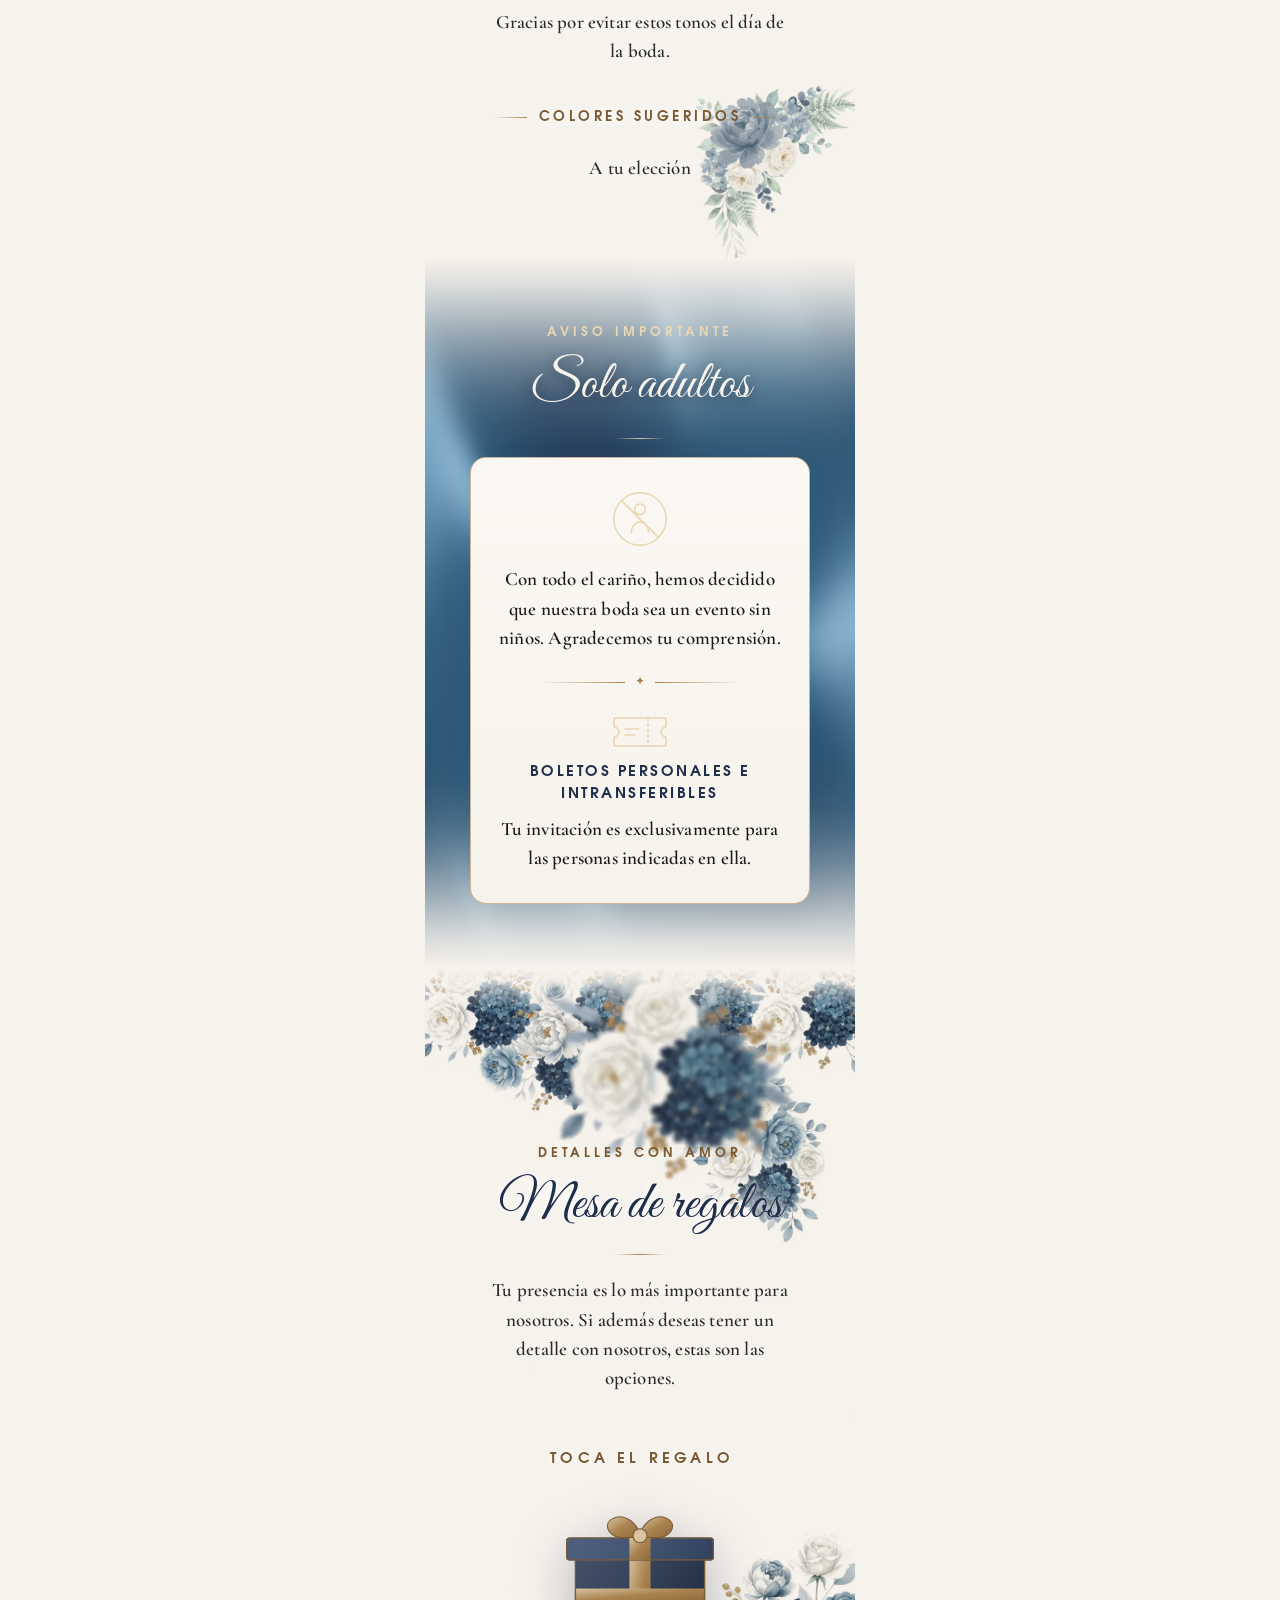
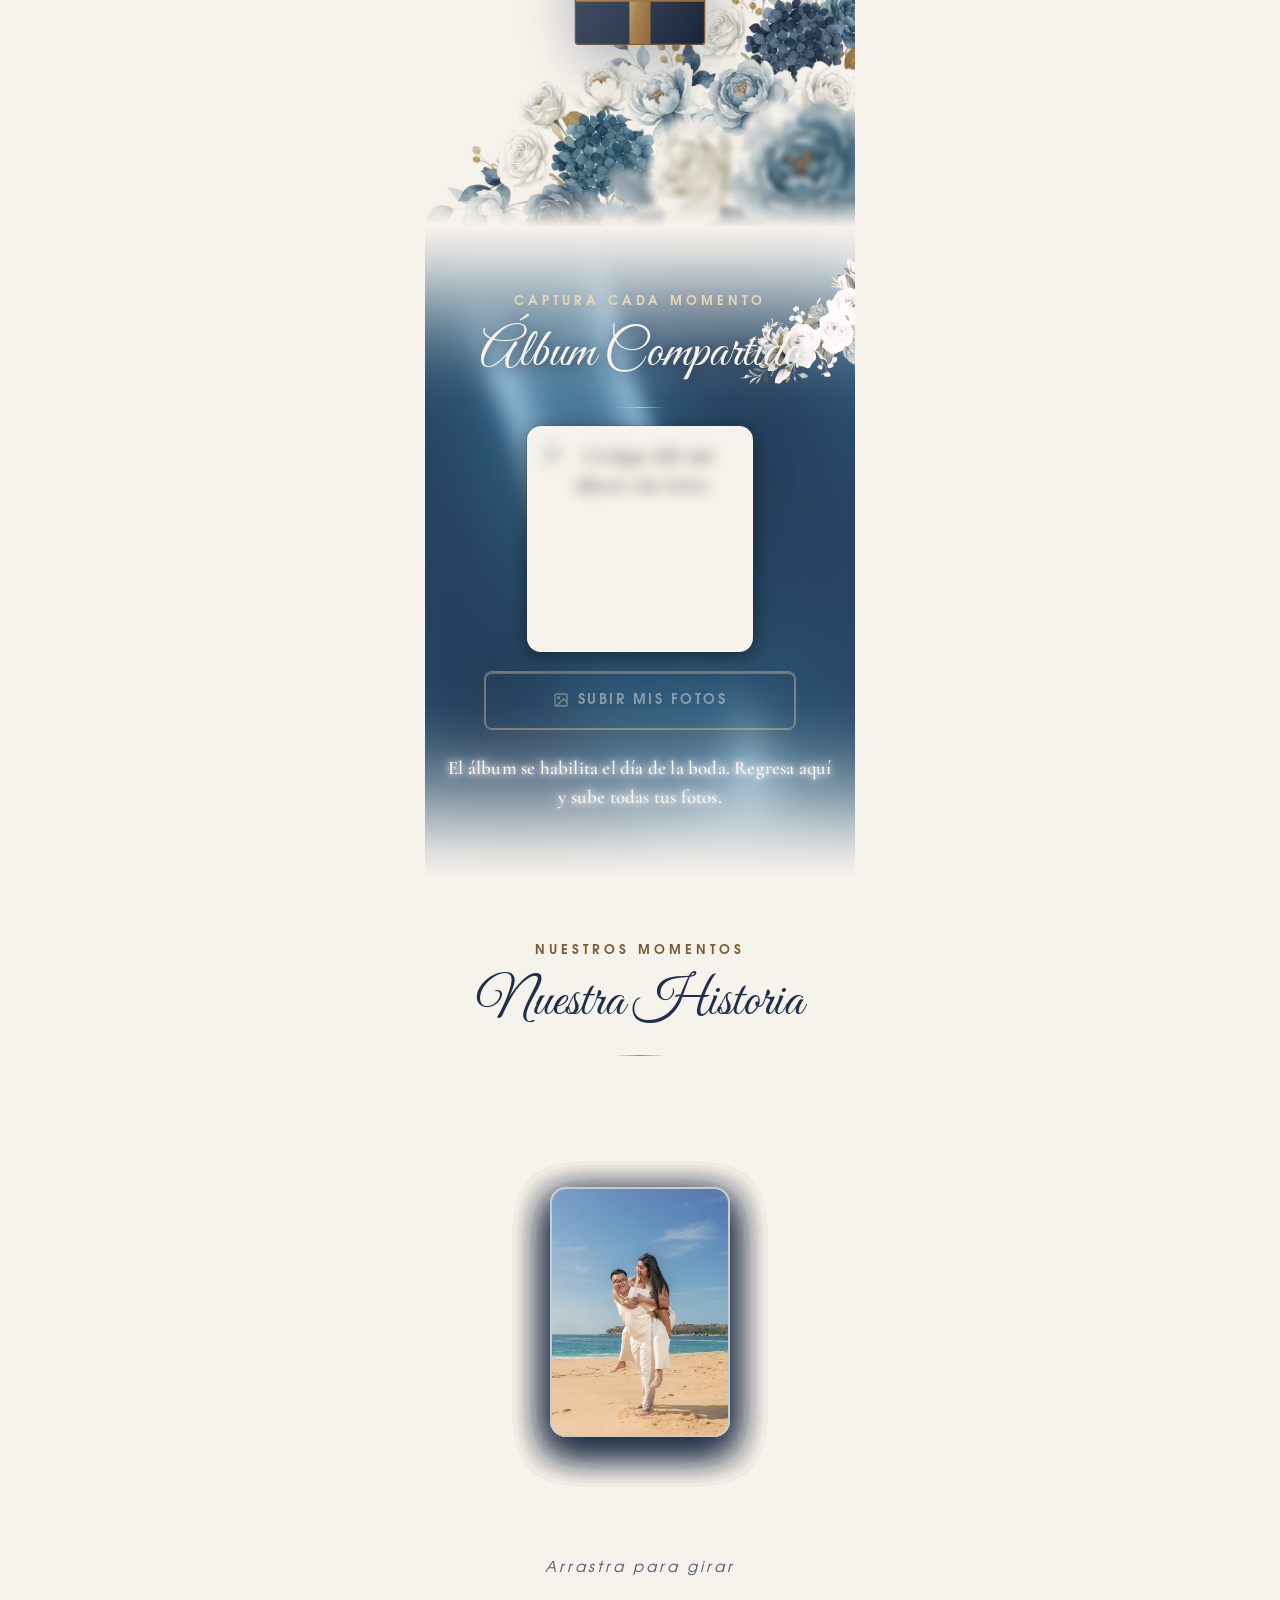
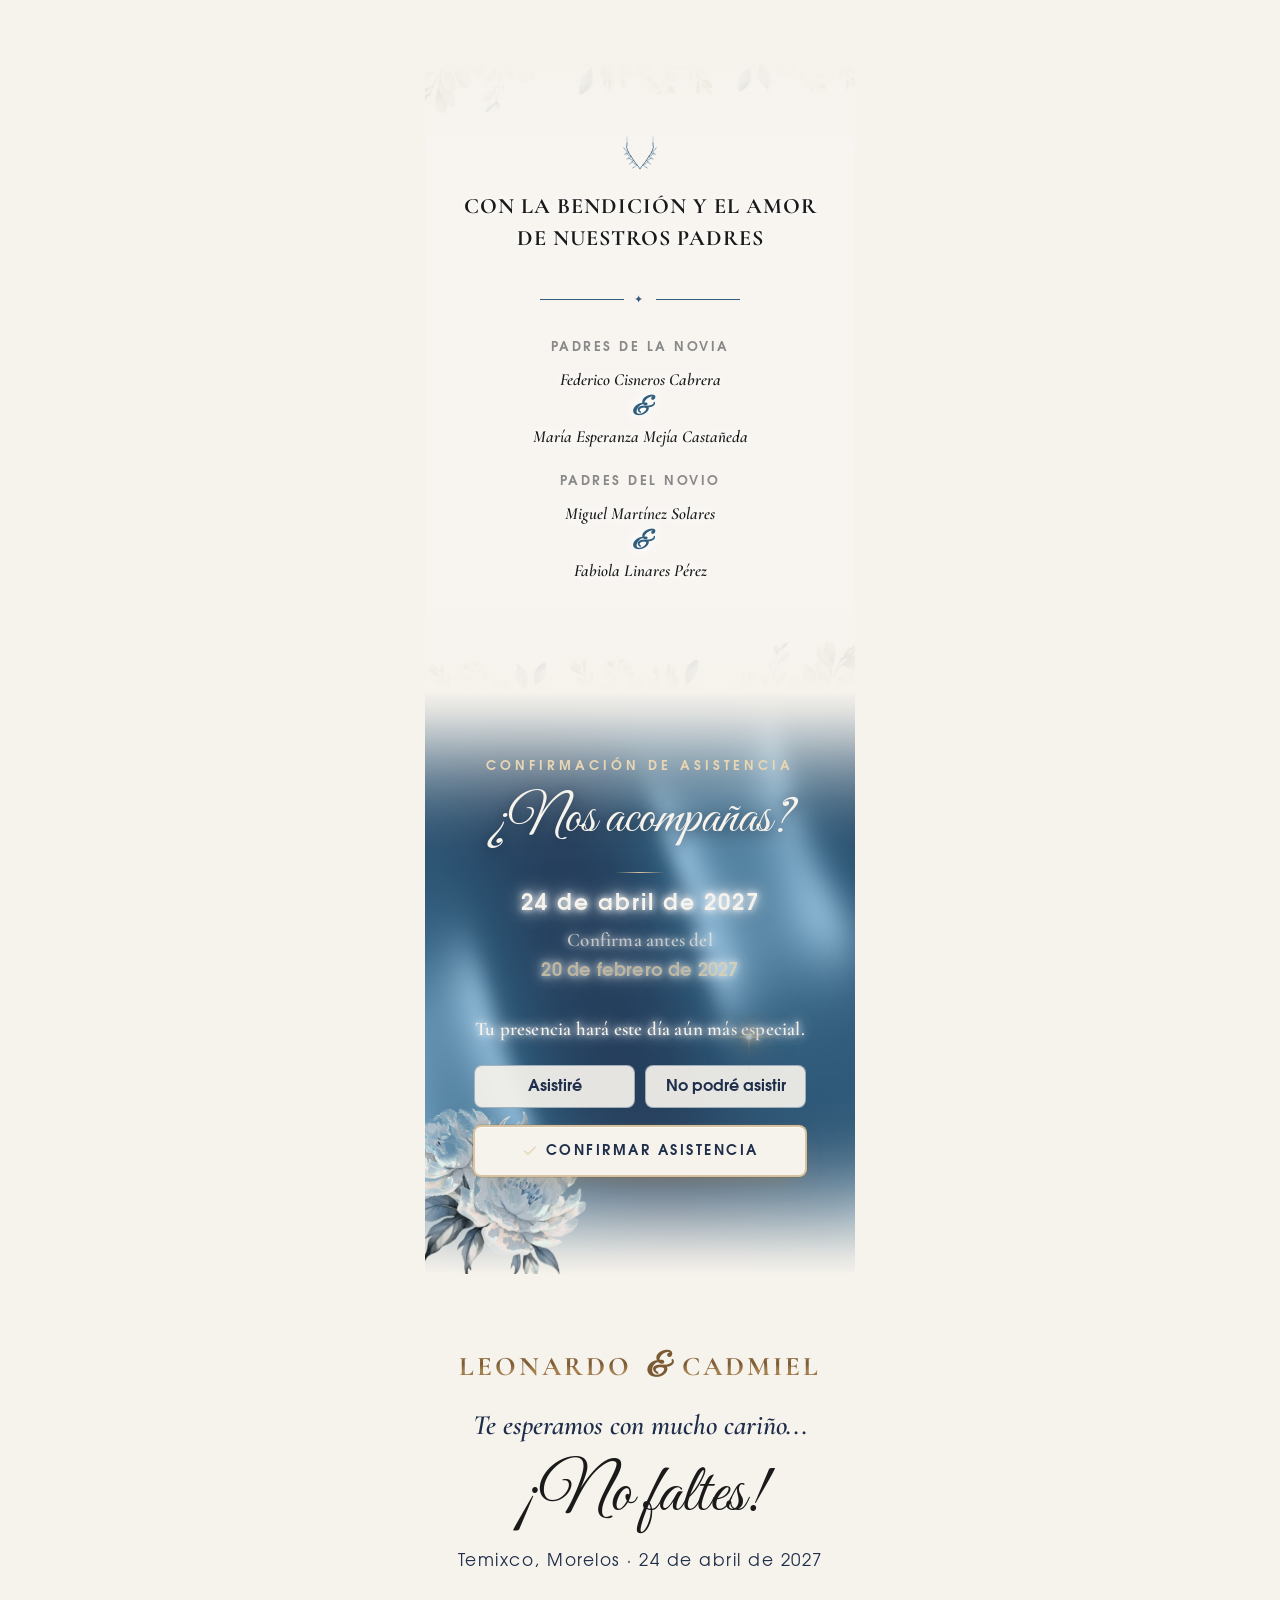
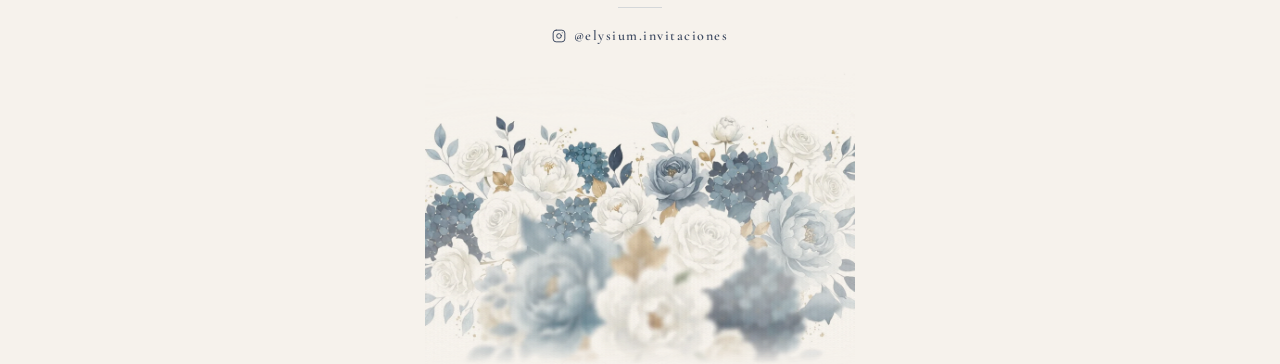
==== commit b13c5244: "fix: cambios del cliente: horas de Ubicacion alineadas, 'Guarda la fecha', Primer vals; itinerario v" ====
--- a/index.html
+++ b/index.html
@@ -2026,10 +2026,15 @@
 #fecha .fch-headline,#fecha .fch-n1,#fecha .fch-amp,#fecha .fch-honor{text-align:center!important}
 #fecha .fch-amp{font-family:'Great Vibes',cursive!important;margin:6px 0 4px!important}
 #fecha .fch-honor{margin-top:24px!important}
-#itinerary .itx-row .itx-t{align-items:flex-start!important;text-align:left!important}
 
 #itinerary .itx-pc{font-size:14px!important;letter-spacing:1px!important;padding-left:8px}
 .rg-stage-in .rg-cta{margin:0 0 18px!important;position:relative;z-index:3;text-shadow:0 0 10px rgba(255,255,255,.95),0 0 3px #fff}
+/* Ubicación: las dos horas a la misma altura (la etiqueta de 2 renglones ya no sube la otra) */
+.loc-unified-times{align-items:stretch!important}
+.loc-time-block{display:flex!important;flex-direction:column!important;align-items:center!important}
+.loc-time-label{min-height:2.7em!important;display:flex!important;align-items:center!important;justify-content:center!important;text-align:center}
+.loc-time-value{margin-top:auto!important}
+
 html{overflow-x:clip}
 body>section,body>footer{overflow-x:clip}
 </style>
@@ -2112,7 +2117,7 @@
 <section id="countdown" class="is-seda">
   <canvas class="lp-seda"></canvas>
   <div class="cd-content">
-    <span class="cd-falta">faltan</span>
+    <span class="cd-falta">Faltan</span>
     <div class="cd-row" role="timer" aria-label="Cuenta regresiva para la boda">
       <div class="cd-cell">
         <span class="cd-num" id="cd-d">--</span>
@@ -2202,7 +2207,7 @@
 <section id="calendar" class="is-seda">
   <canvas class="lp-seda"></canvas>
   <span class="lbl">No lo olvides</span>
-  <h2 class="ttl" style="font-size:26px">Guarda la Fecha</h2>
+  <h2 class="ttl" style="font-size:26px">Guarda la fecha</h2>
   <div class="gline"></div>
   <p class="cal-sub">Agrega nuestra boda a tu calendario<br>para no perderte ni un momento.</p>
   <a href="https://calendar.google.com/calendar/render?action=TEMPLATE&amp;text=Boda+de+Leonardo+%26+Cadmiel&amp;dates=20270424T200000Z/20270425T040000Z&amp;details=Ceremonia+religiosa+2:00+PM+%C2%B7+Recepci%C3%B3n+3:50+PM.+Thesan+Jard%C3%ADn%2C+Temixco%2C+Morelos&amp;location=Thesan+Jard%C3%ADn%2C+Tulio+Estrada+125%2C+Miguel+Hidalgo%2C+62580+Temixco%2C+Mor."
@@ -2347,7 +2352,7 @@
           <span class="itx-pl">Thesan Jardín</span>
         </div>
       </li>
-      <li class="itx-row itx-l itx-rv">
+      <li class="itx-row itx-r itx-rv">
         <div class="itx-h"><span class="itx-n">3:50</span><span class="itx-m">PM</span></div>
         <span class="itx-dot" aria-hidden="true"></span>
         <div class="itx-t">
@@ -2369,12 +2374,12 @@
           <span class="itx-pl">Thesan Jardín</span>
         </div>
       </li>
-      <li class="itx-row itx-l itx-rv">
+      <li class="itx-row itx-r itx-rv">
         <div class="itx-h"><span class="itx-n itx-pc">Por confirmar</span></div>
         <span class="itx-dot" aria-hidden="true"></span>
         <div class="itx-t">
           <svg class="itx-ico" viewBox="0 0 48 48" aria-hidden="true"><path d="M18 8a3 3 0 1 1 0 .1M30 8a3 3 0 1 1 0 .1"/><path d="M18 13v11l-4 16M18 24l4 16M30 13l-2 9 6 18H22l4-18"/><path d="M18 17l12 0"/></svg>
-          <span class="itx-ev">Primer baile</span>
+          <span class="itx-ev">Primer vals</span>
           <span class="itx-pl">Thesan Jardín</span>
         </div>
       </li>
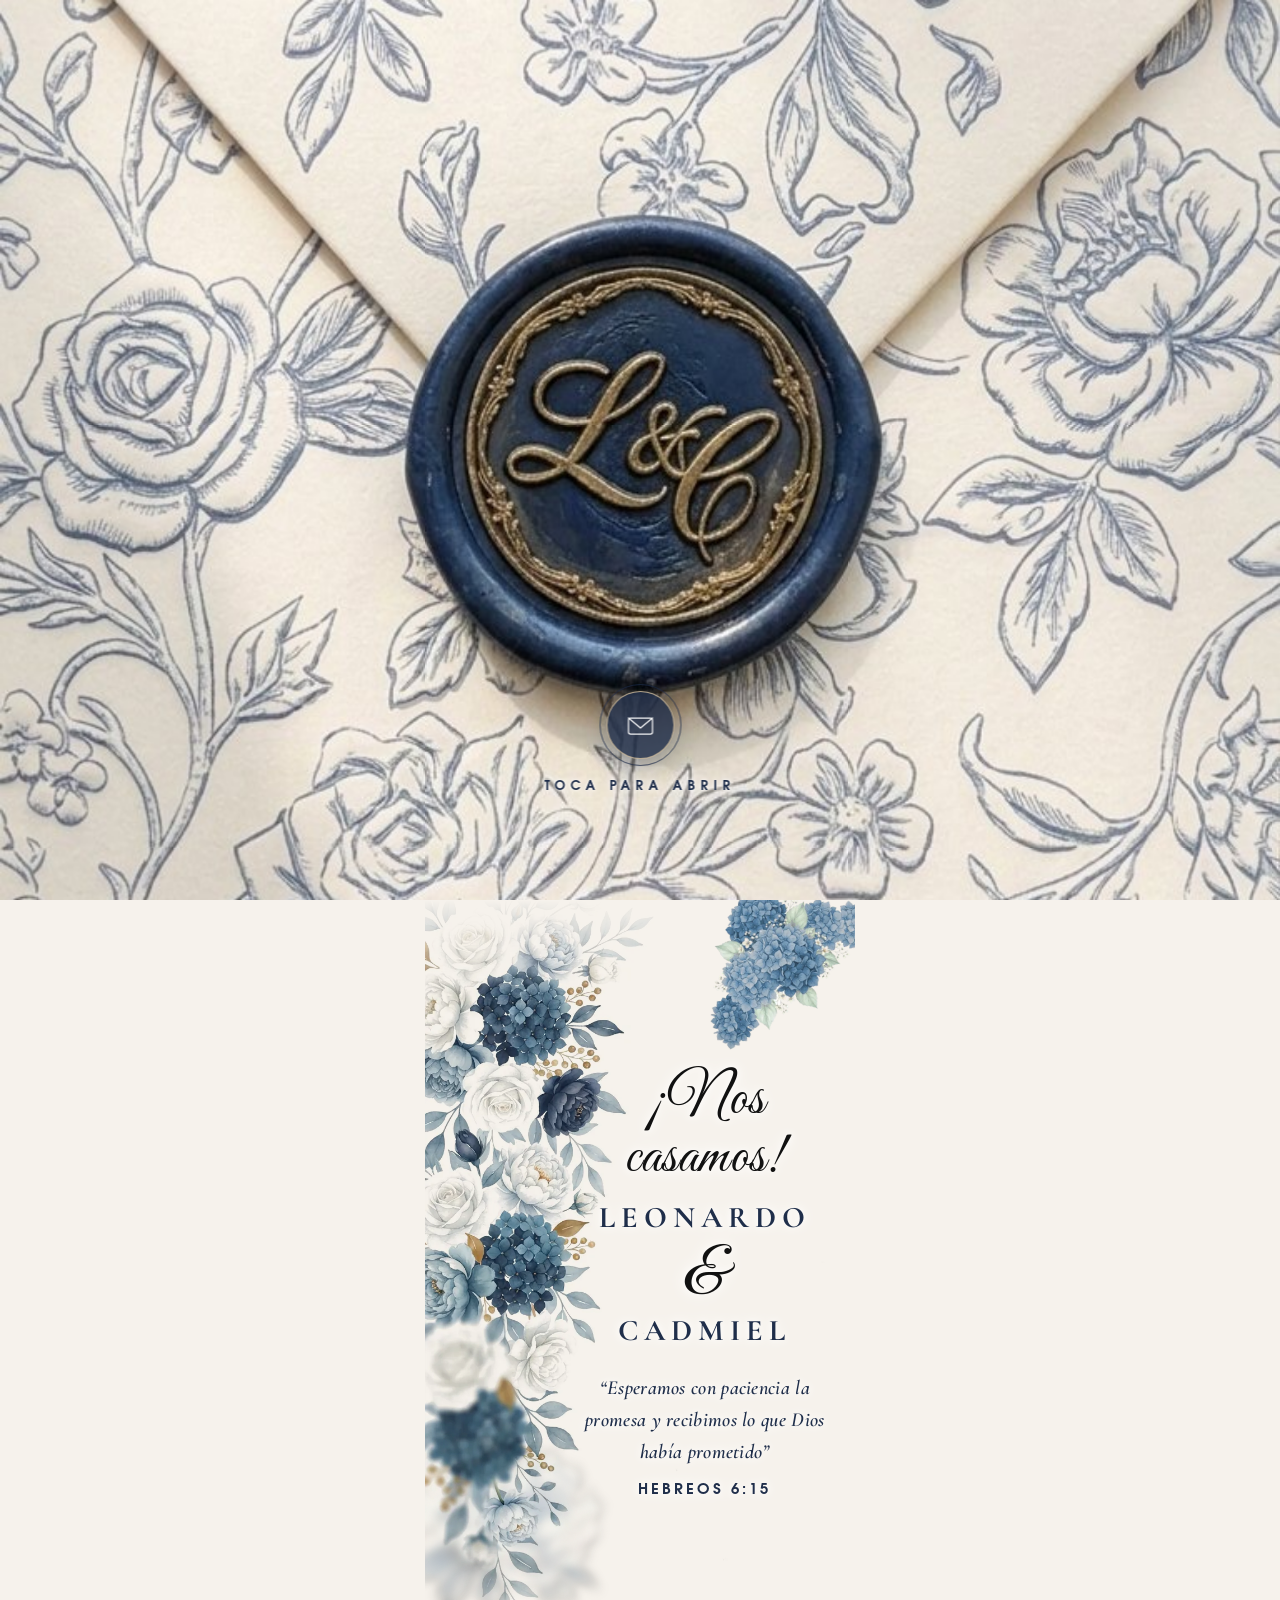
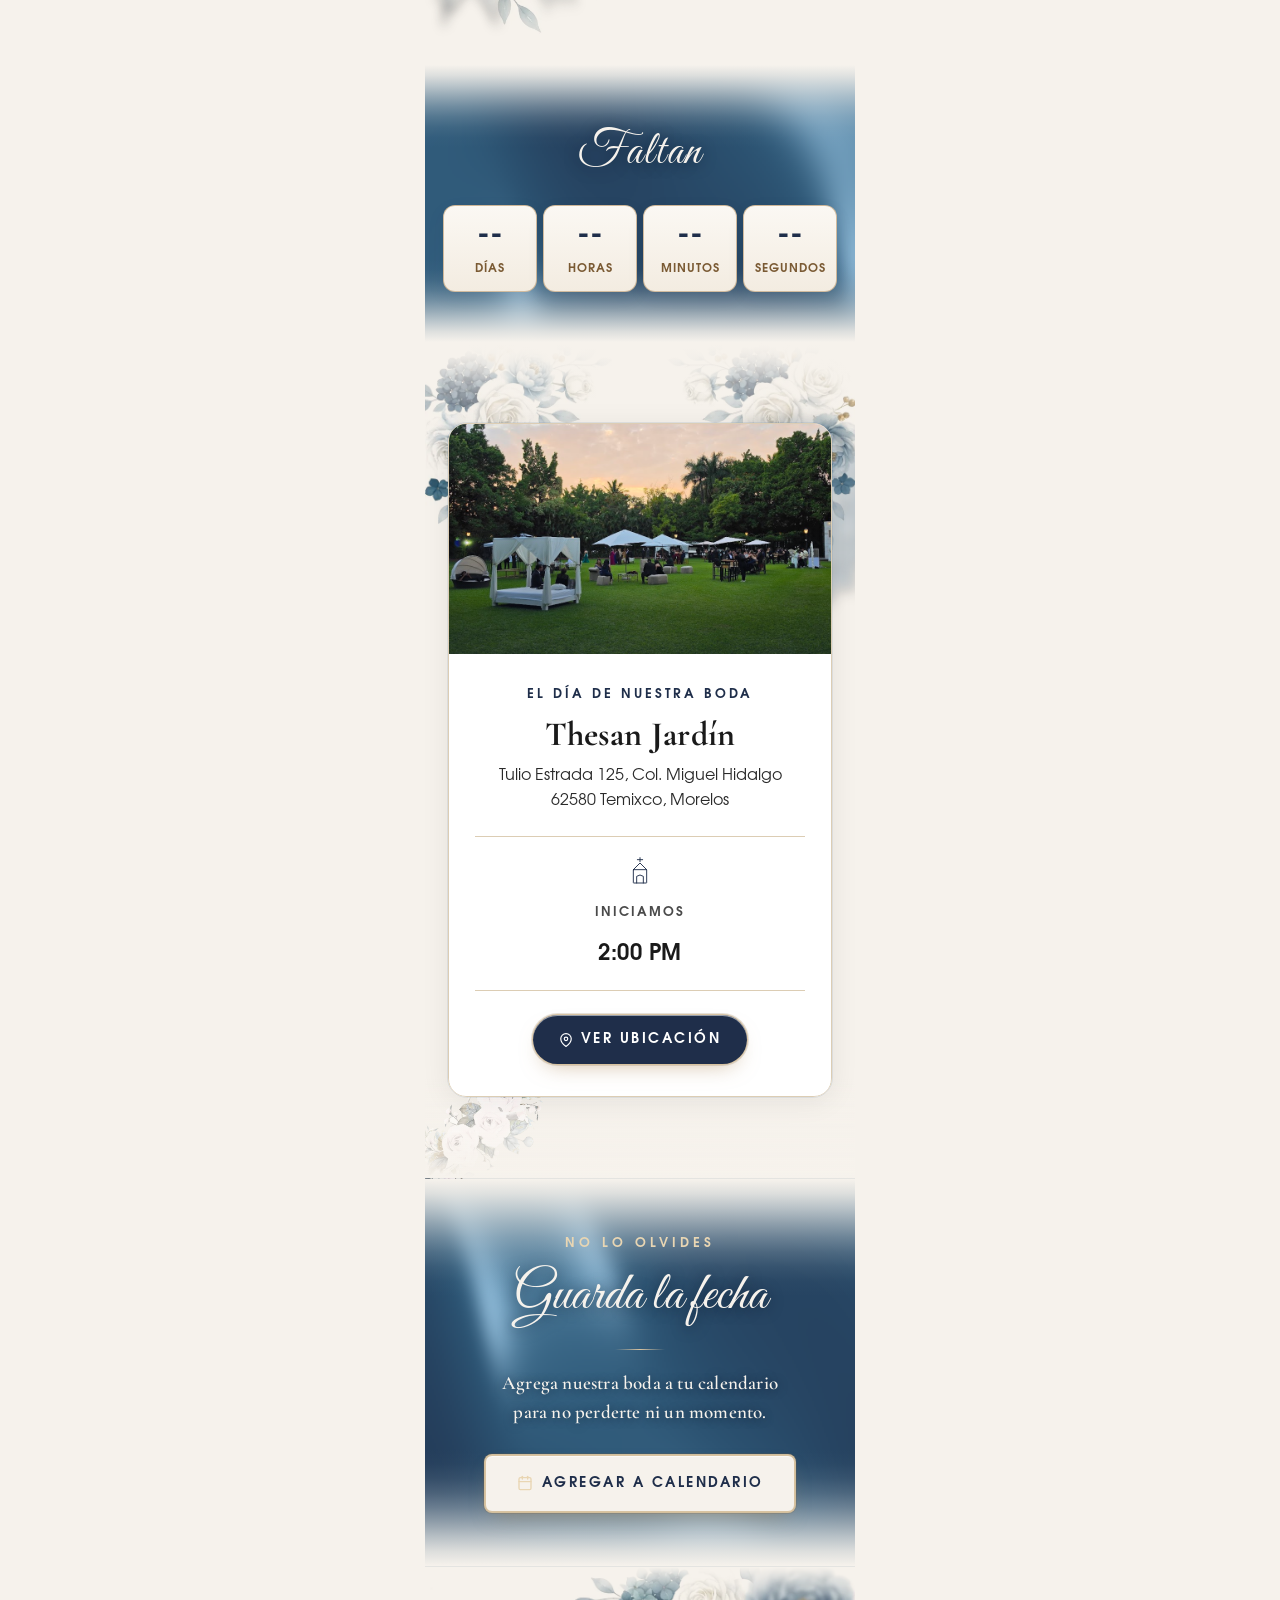
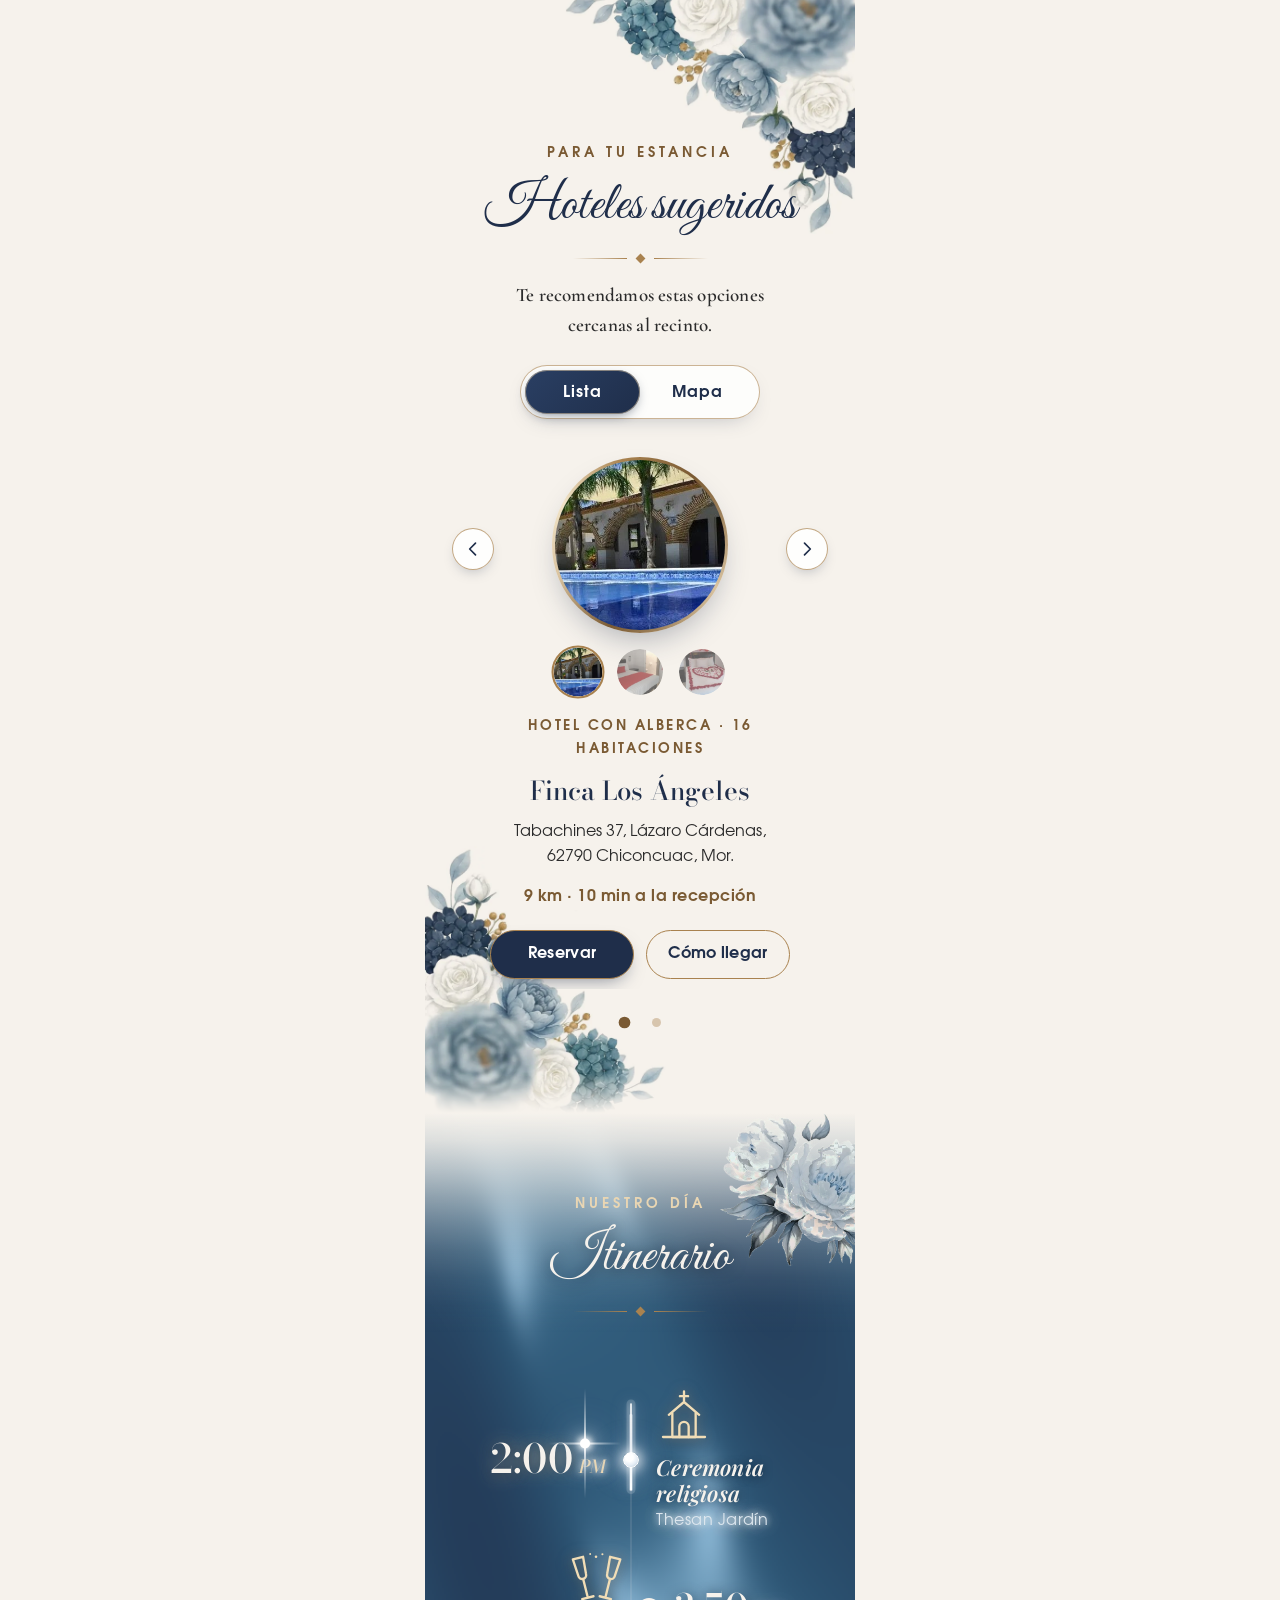
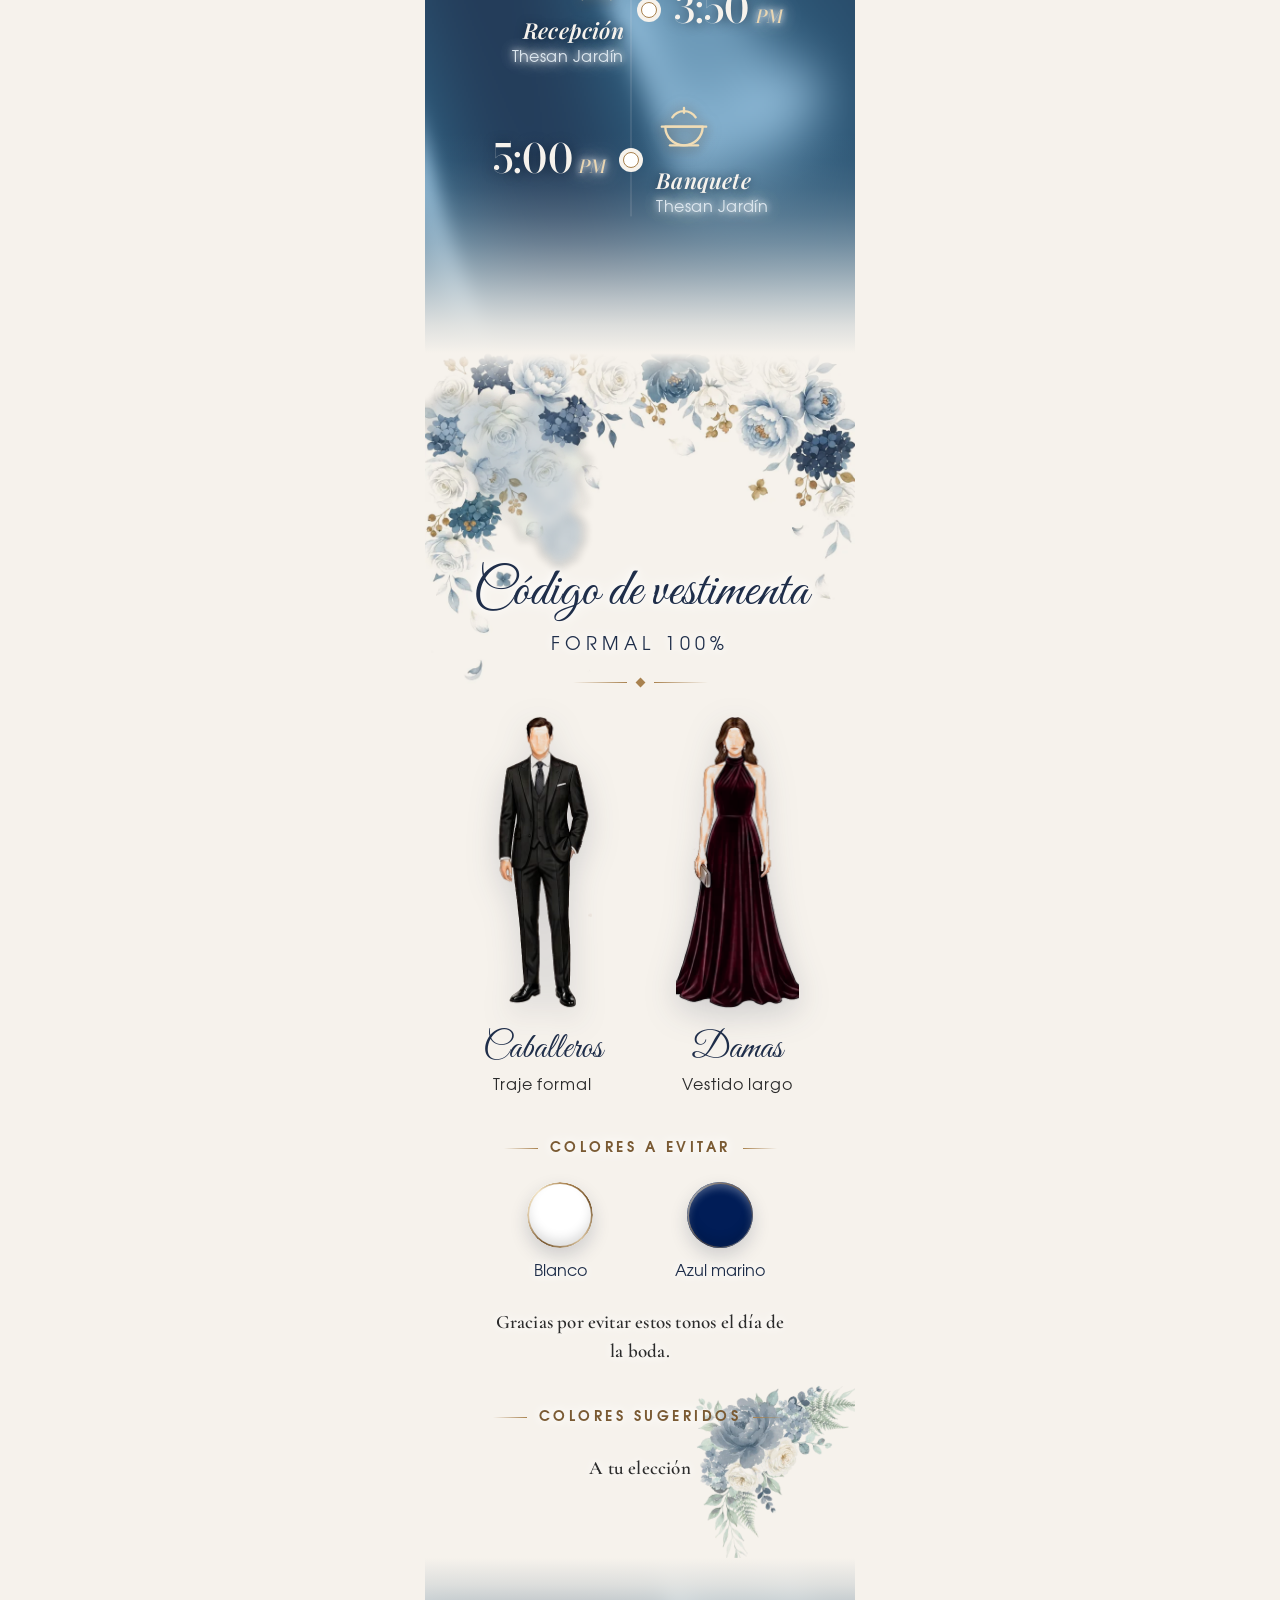
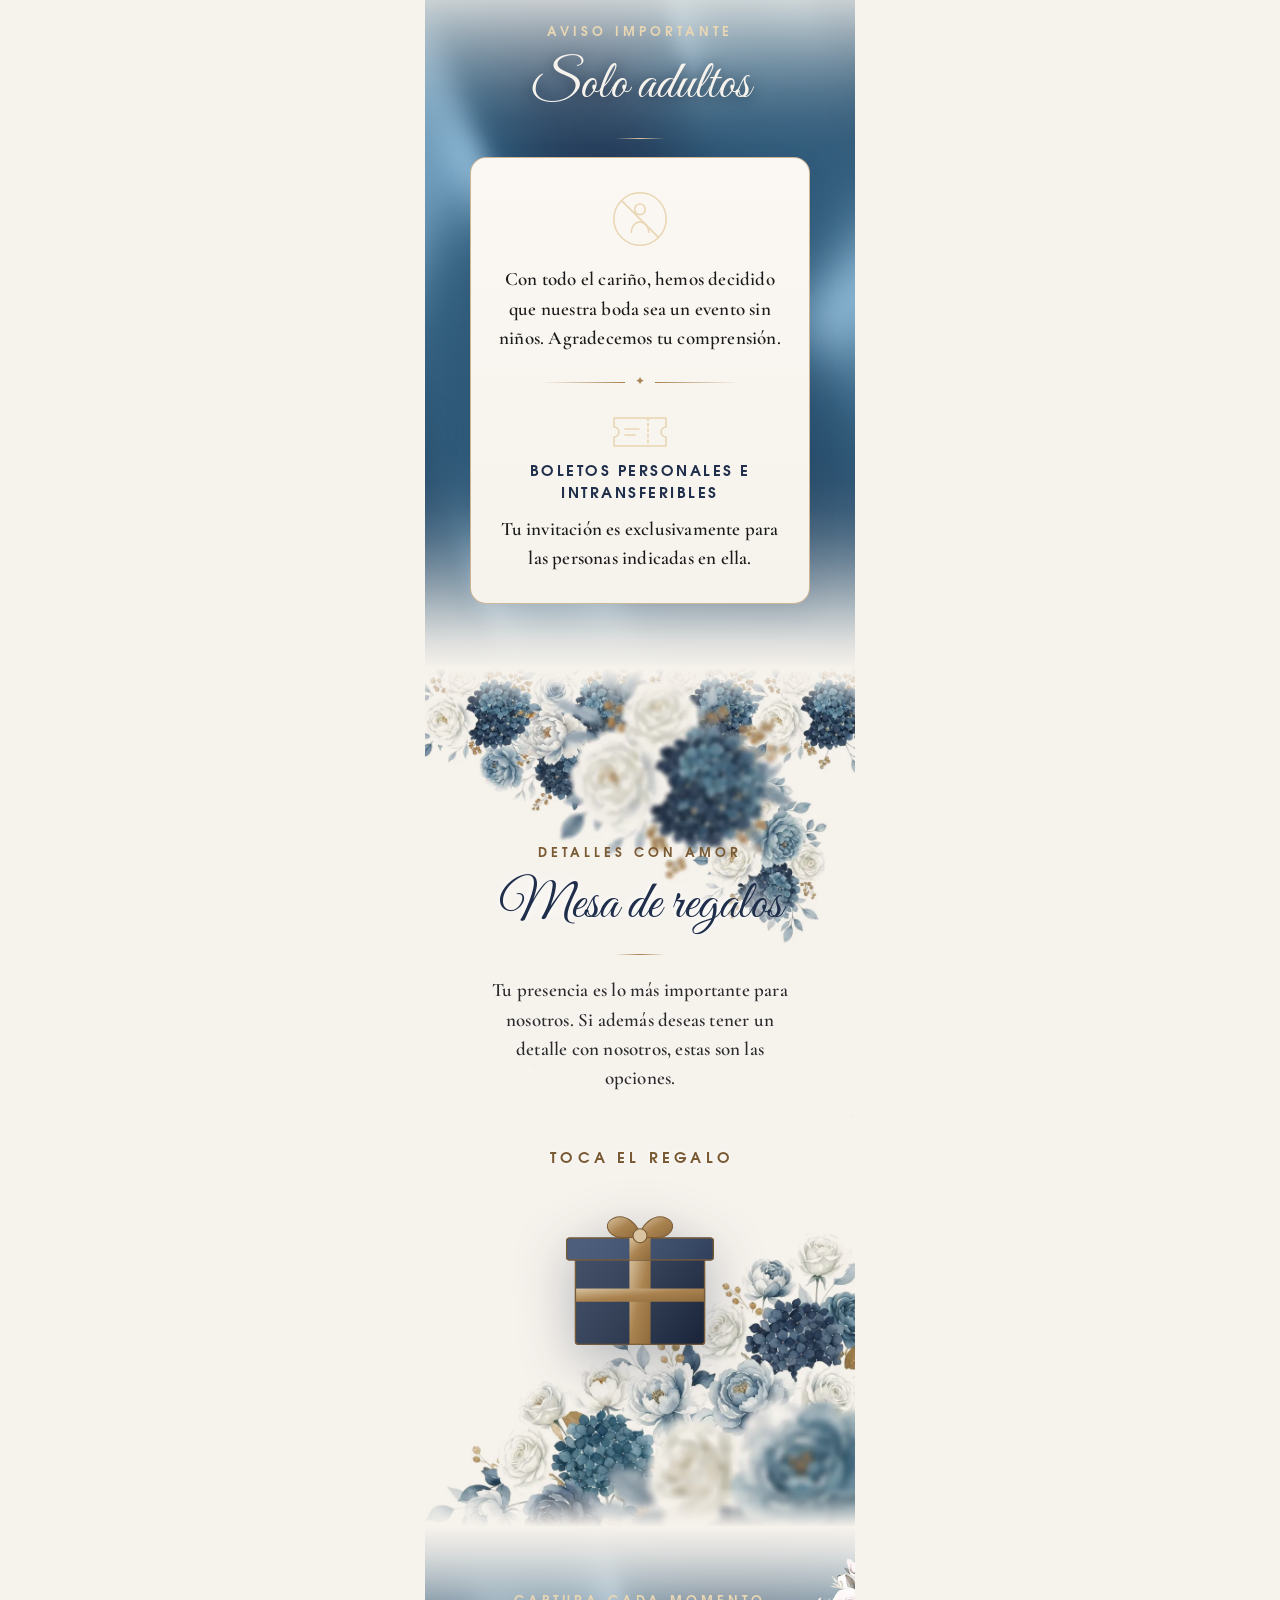
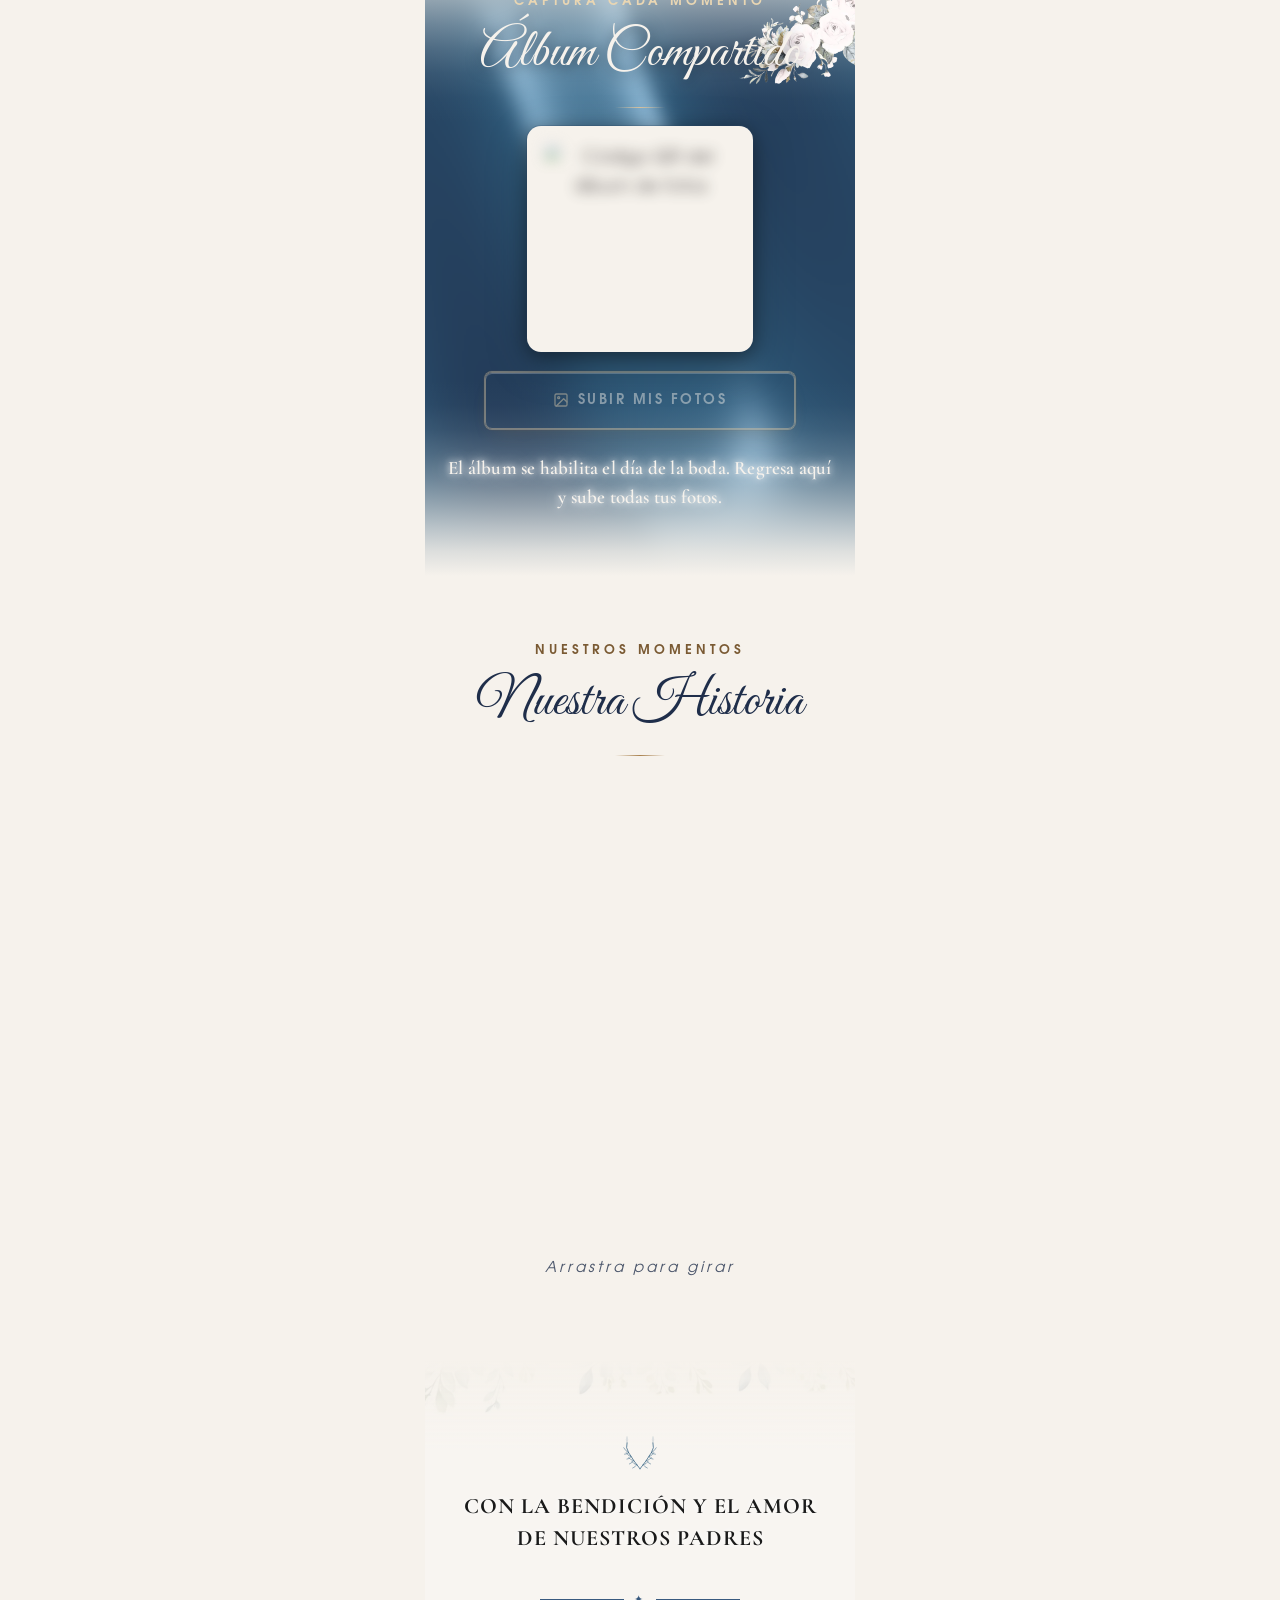
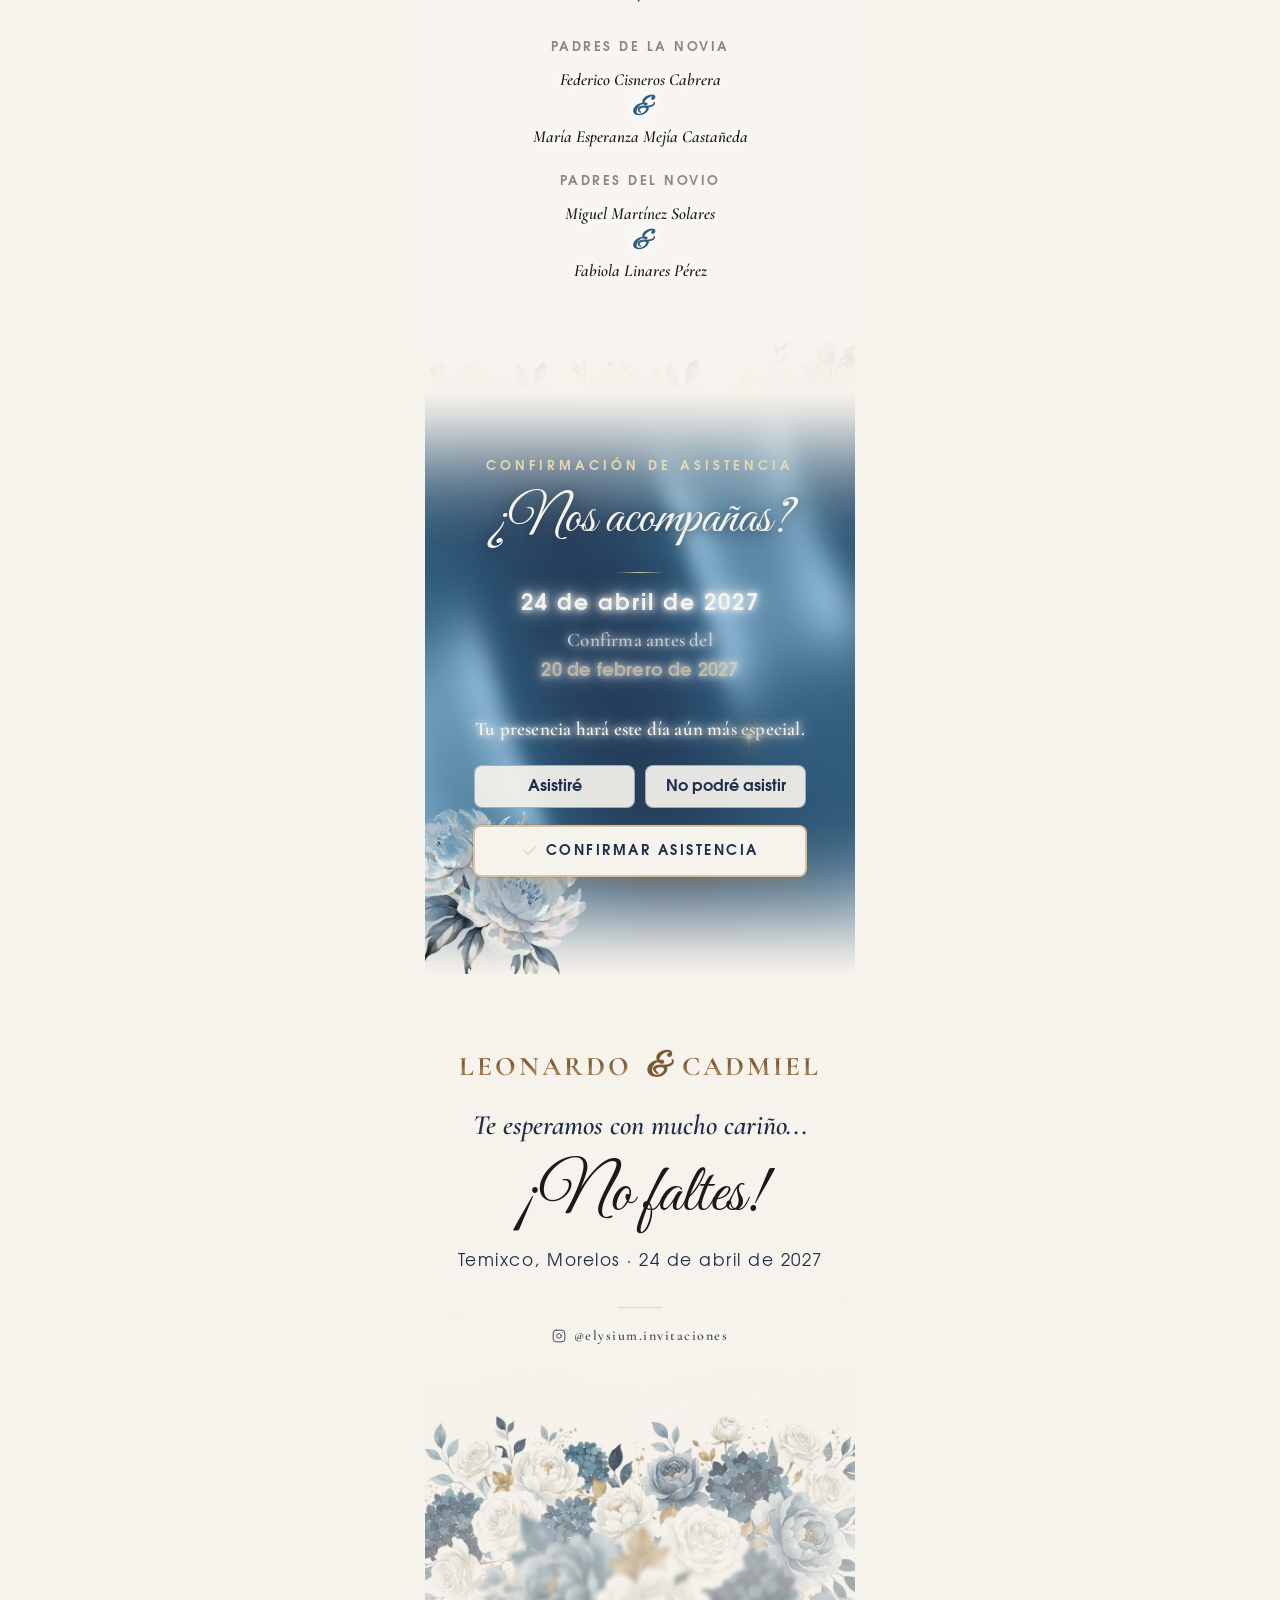
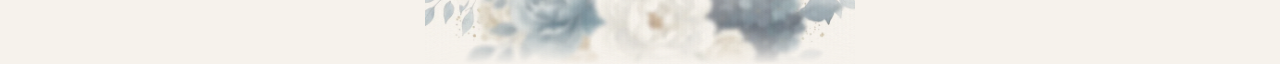
==== commit 171df035: "fix: Ubicacion con Iniciamos 2:00 PM; itinerario solo ceremonia, recepcion y banquete 5:00 PM Co-Aut" ====
--- a/index.html
+++ b/index.html
@@ -2035,6 +2035,8 @@
 .loc-time-label{min-height:2.7em!important;display:flex!important;align-items:center!important;justify-content:center!important;text-align:center}
 .loc-time-value{margin-top:auto!important}
 
+.loc-solo{justify-content:center!important}
+.loc-solo .loc-time-block{margin:0 auto}
 html{overflow-x:clip}
 body>section,body>footer{overflow-x:clip}
 </style>
@@ -2160,7 +2162,7 @@
         <h3 class="loc-unified-venue">Thesan Jardín</h3>
         <p class="loc-unified-addr">Tulio Estrada 125, Col. Miguel Hidalgo<br>62580 Temixco, Morelos</p>
 
-        <div class="loc-unified-times">
+        <div class="loc-unified-times loc-solo">
           <div class="loc-time-block">
             <div class="loc-time-ico" aria-hidden="true">
               <svg viewBox="0 0 48 48" fill="none" stroke="currentColor" stroke-width="1.4" stroke-linecap="round" stroke-linejoin="round">
@@ -2171,24 +2173,8 @@
                 <path d="M19 42 L19 32 Q24 28 29 32 L29 42"/>
               </svg>
             </div>
-            <span class="loc-time-label">Ceremonia religiosa</span>
+            <span class="loc-time-label">Iniciamos</span>
             <span class="loc-time-value">2:00 PM</span>
-          </div>
-          <div class="loc-time-divider" aria-hidden="true"></div>
-          <div class="loc-time-block">
-            <div class="loc-time-ico" aria-hidden="true">
-              <svg viewBox="0 0 48 48" fill="none" stroke="currentColor" stroke-width="1.4" stroke-linecap="round" stroke-linejoin="round">
-                <path d="M14 6 L11 22 L18 22 Z"/>
-                <line x1="14.5" y1="22" x2="14.5" y2="34"/>
-                <line x1="10" y1="34" x2="19" y2="34"/>
-                <path d="M34 6 L31 22 L38 22 Z"/>
-                <line x1="34.5" y1="22" x2="34.5" y2="34"/>
-                <line x1="30" y1="34" x2="39" y2="34"/>
-                <line x1="18" y1="8" x2="31" y2="8"/>
-              </svg>
-            </div>
-            <span class="loc-time-label">Recepción</span>
-            <span class="loc-time-value">3:50 PM</span>
           </div>
         </div>
 
@@ -2366,29 +2352,11 @@
         </div>
       </li>
       <li class="itx-row itx-l itx-rv">
-        <div class="itx-h"><span class="itx-n itx-pc">Por confirmar</span></div>
+        <div class="itx-h"><span class="itx-n">5:00</span><span class="itx-m">PM</span></div>
         <span class="itx-dot" aria-hidden="true"></span>
         <div class="itx-t">
           <svg class="itx-ico" viewBox="0 0 48 48" aria-hidden="true"><path d="M8 22a16 16 0 0 0 32 0z"/><path d="M5 22h38"/><path d="M24 6v4"/><path d="M14 14a12 12 0 0 1 20 0"/><path d="M12 38h24"/></svg>
-          <span class="itx-ev">Cena</span>
-          <span class="itx-pl">Thesan Jardín</span>
-        </div>
-      </li>
-      <li class="itx-row itx-r itx-rv">
-        <div class="itx-h"><span class="itx-n itx-pc">Por confirmar</span></div>
-        <span class="itx-dot" aria-hidden="true"></span>
-        <div class="itx-t">
-          <svg class="itx-ico" viewBox="0 0 48 48" aria-hidden="true"><path d="M18 8a3 3 0 1 1 0 .1M30 8a3 3 0 1 1 0 .1"/><path d="M18 13v11l-4 16M18 24l4 16M30 13l-2 9 6 18H22l4-18"/><path d="M18 17l12 0"/></svg>
-          <span class="itx-ev">Primer vals</span>
-          <span class="itx-pl">Thesan Jardín</span>
-        </div>
-      </li>
-      <li class="itx-row itx-l itx-rv">
-        <div class="itx-h"><span class="itx-n itx-pc">Por confirmar</span></div>
-        <span class="itx-dot" aria-hidden="true"></span>
-        <div class="itx-t">
-          <svg class="itx-ico" viewBox="0 0 48 48" aria-hidden="true"><path d="M24 4l3.2 8.6L36 14l-6.8 5.6L31.4 28 24 23.2 16.6 28l2.2-8.4L12 14l8.8-1.4z"/><path d="M10 34l2 6M24 32v8M38 34l-2 6"/><circle cx="8" cy="28" r="1.2"/><circle cx="40" cy="28" r="1.2"/></svg>
-          <span class="itx-ev">Fiesta</span>
+          <span class="itx-ev">Banquete</span>
           <span class="itx-pl">Thesan Jardín</span>
         </div>
       </li>
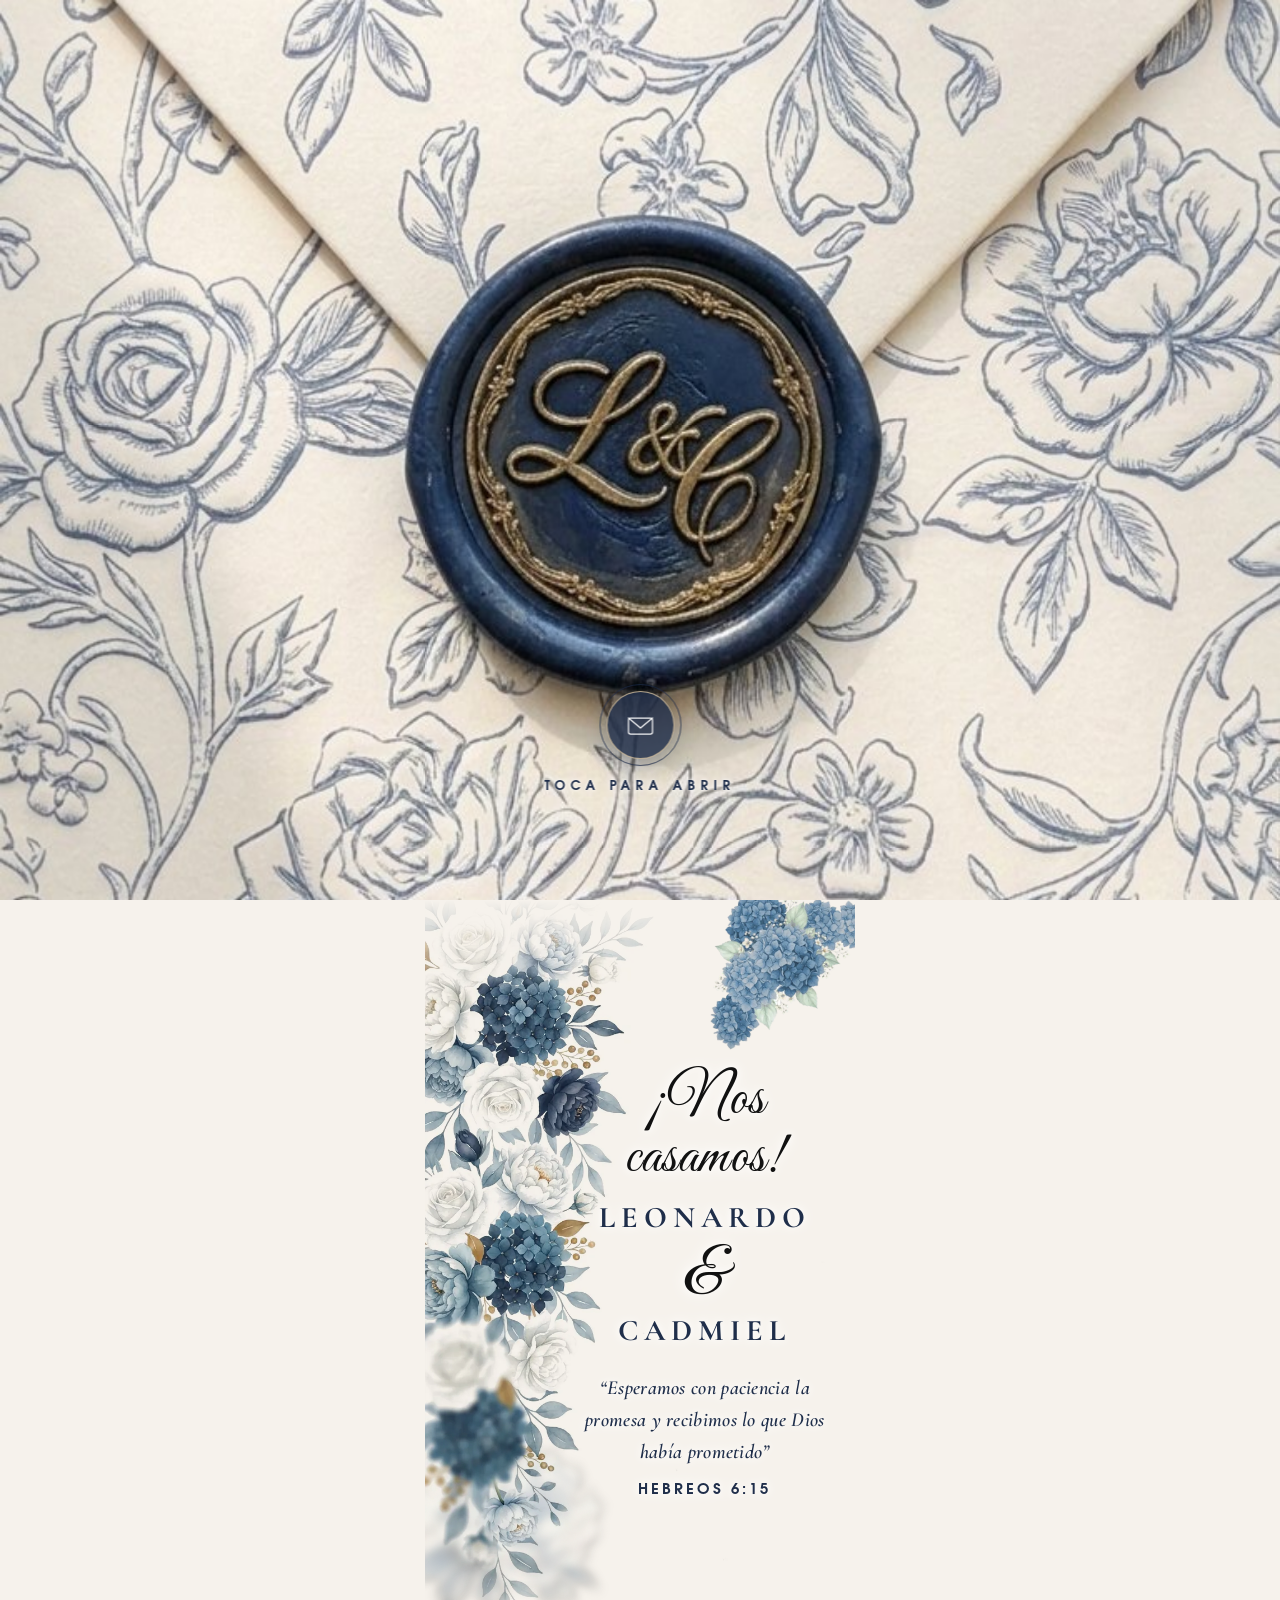
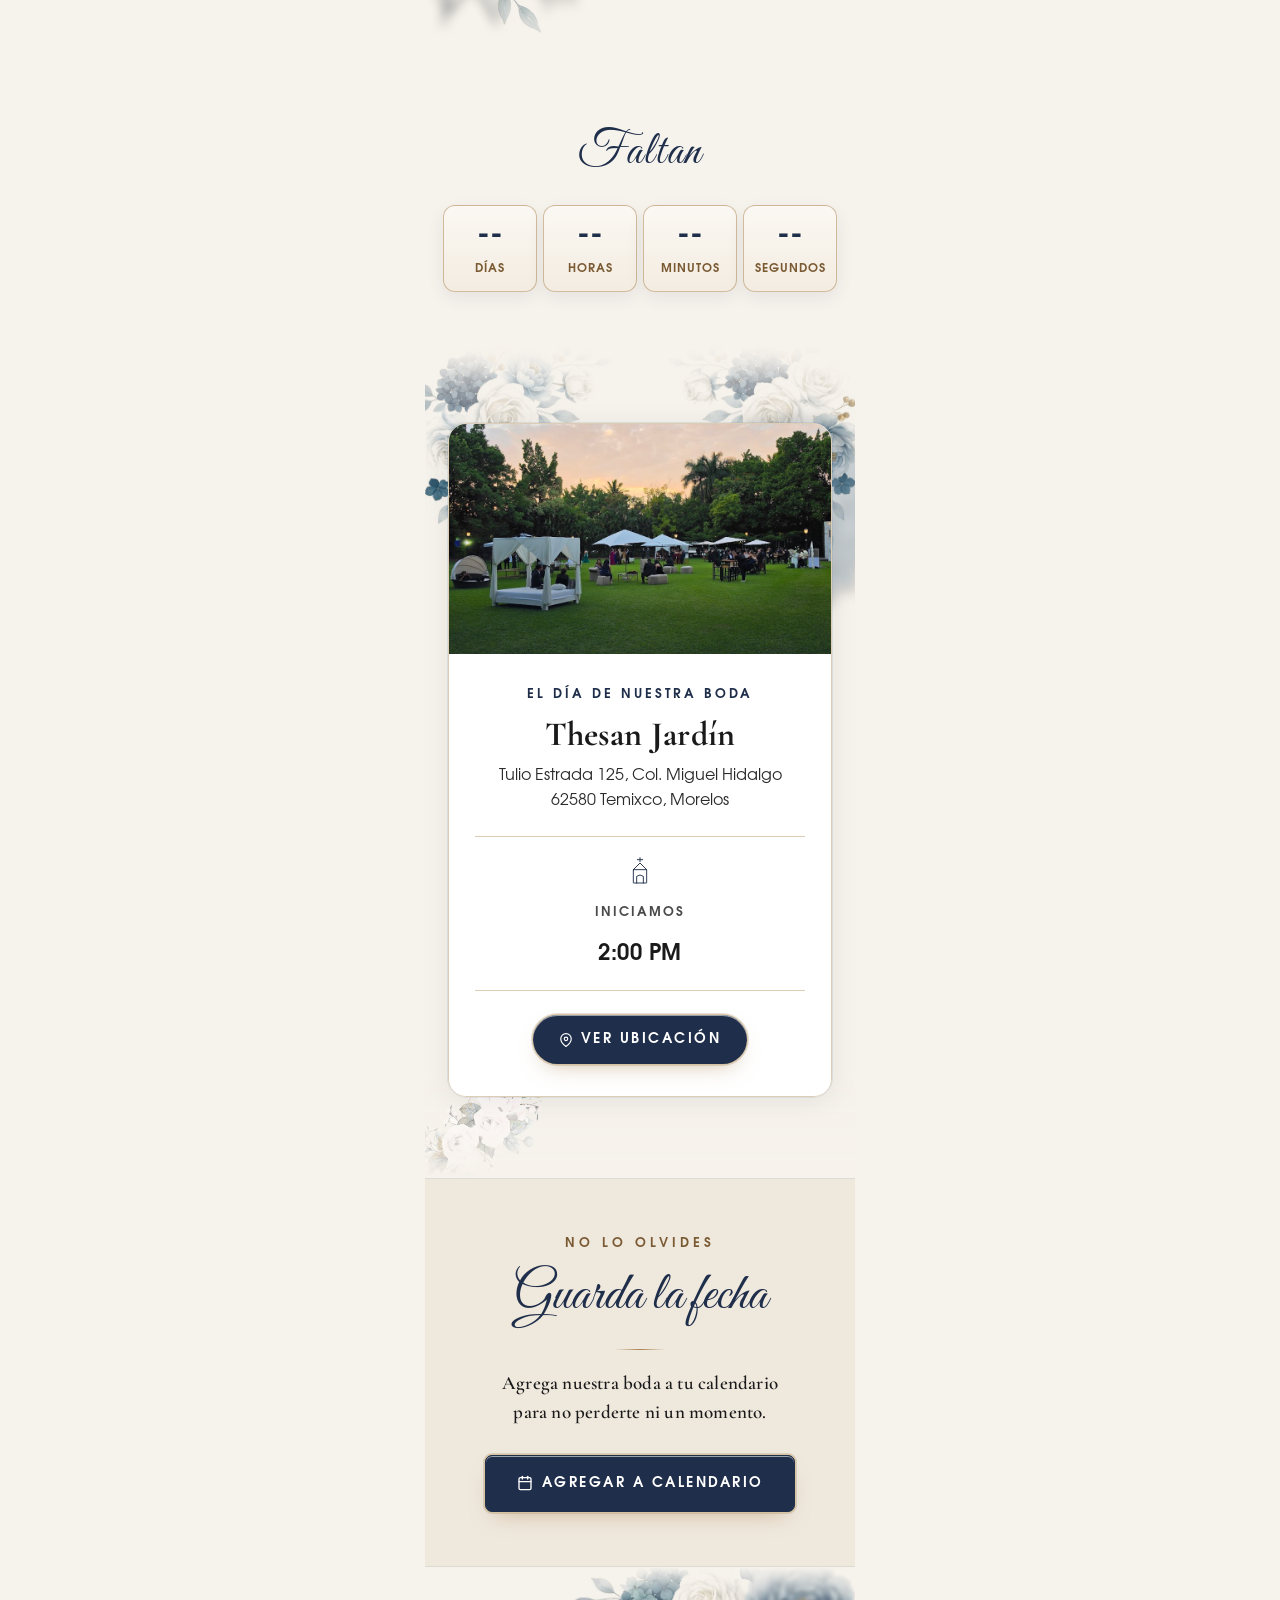
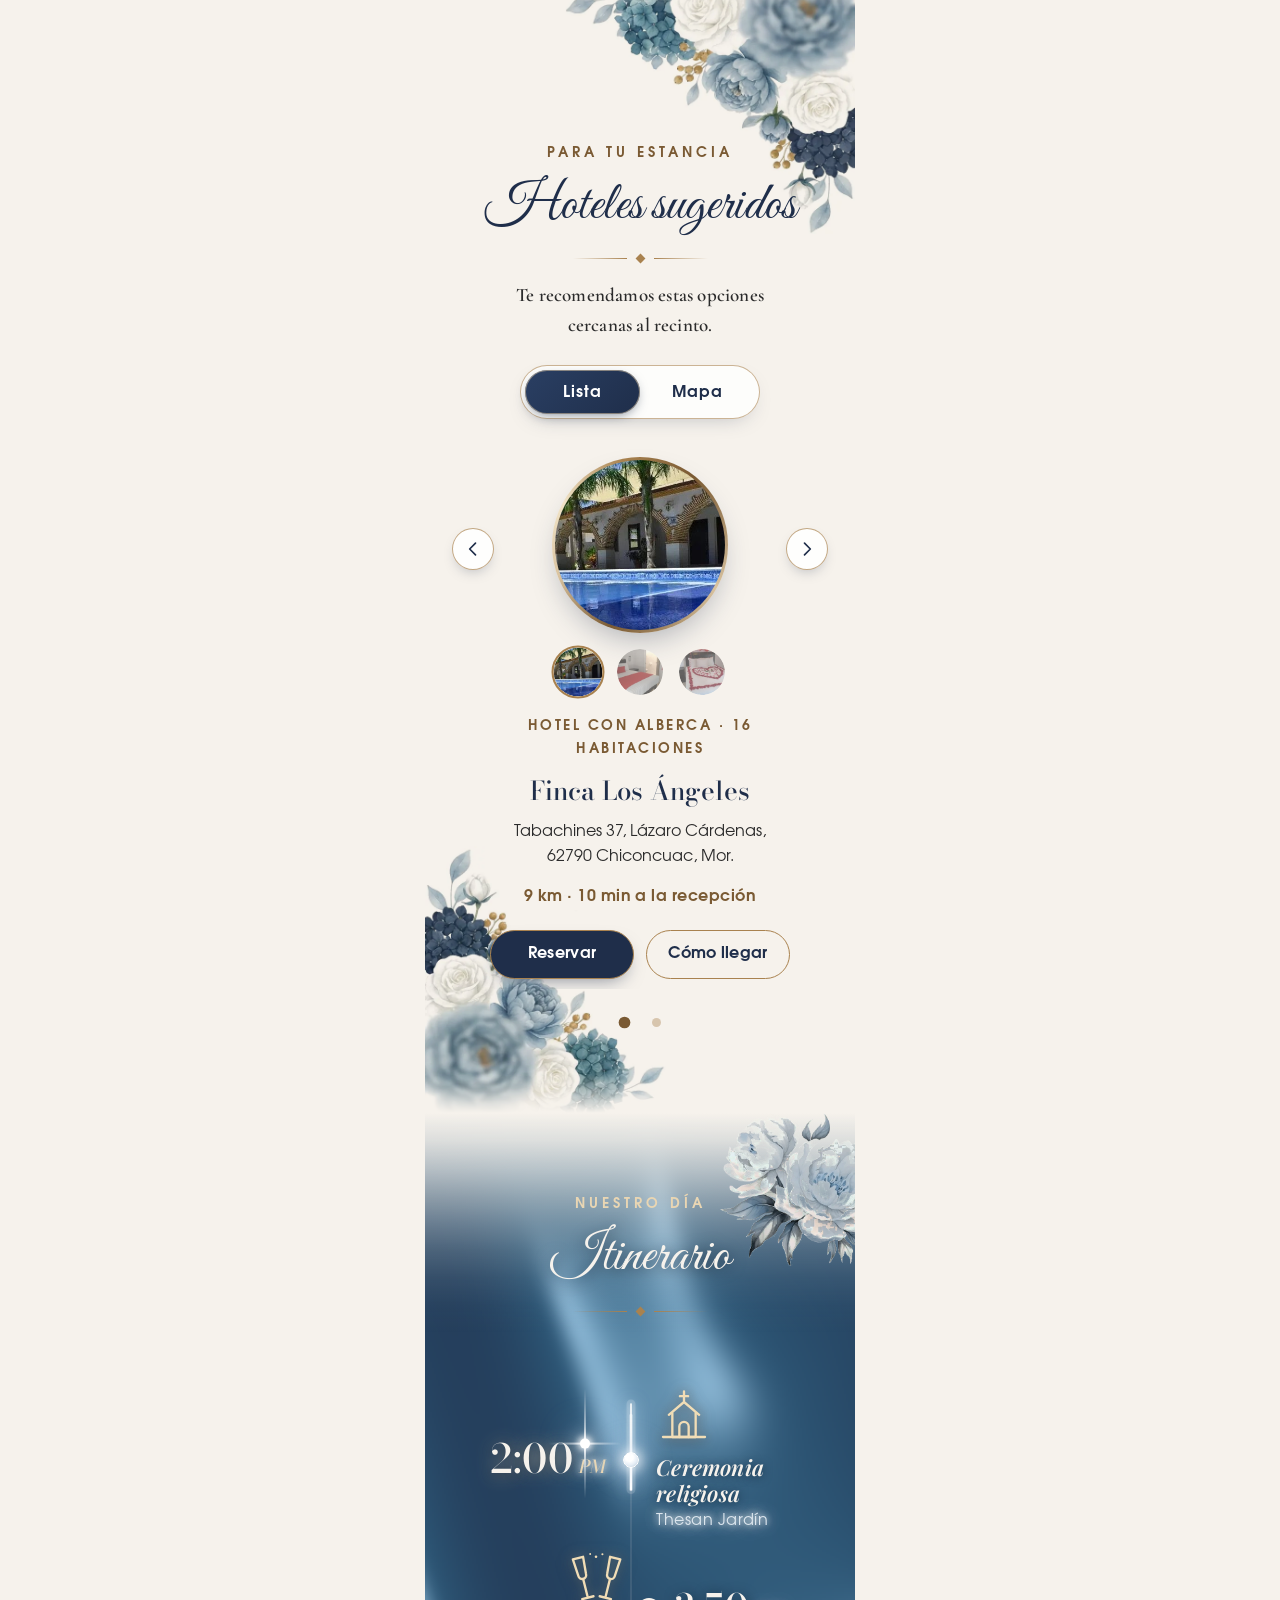
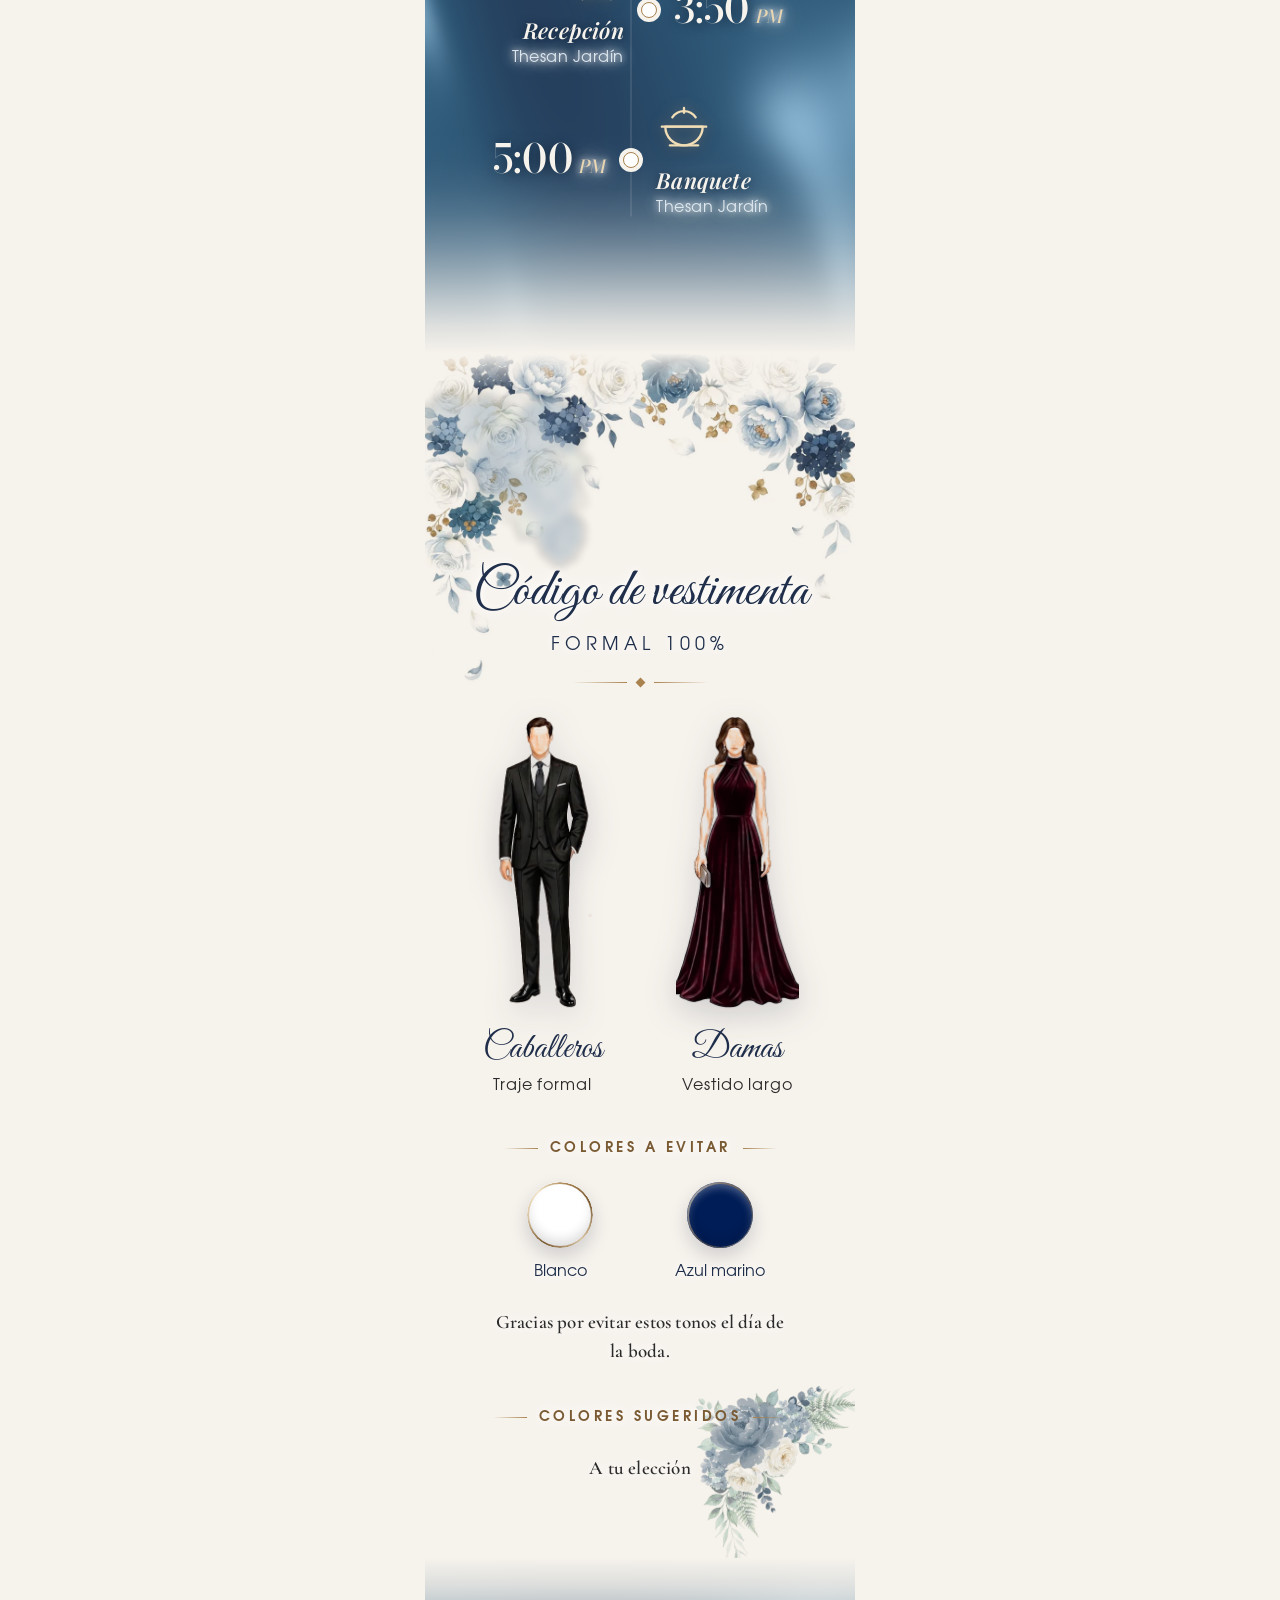
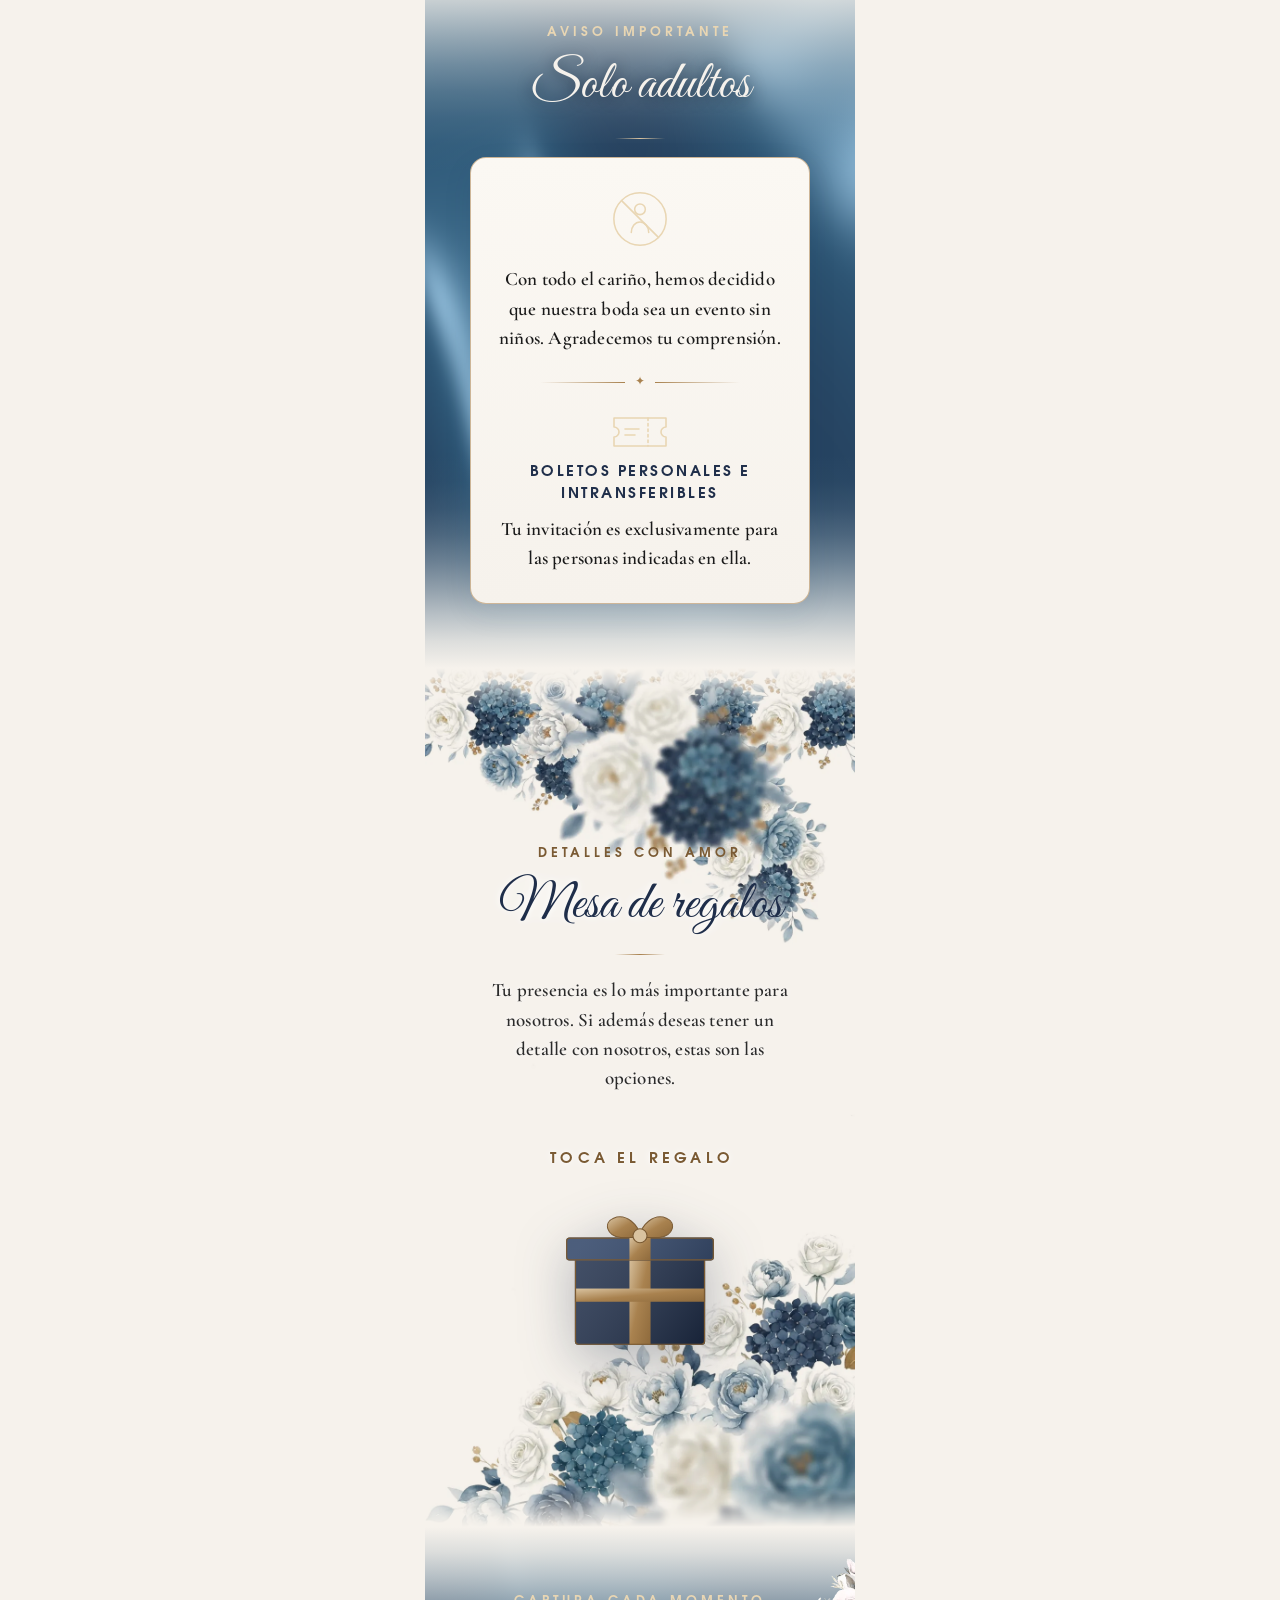
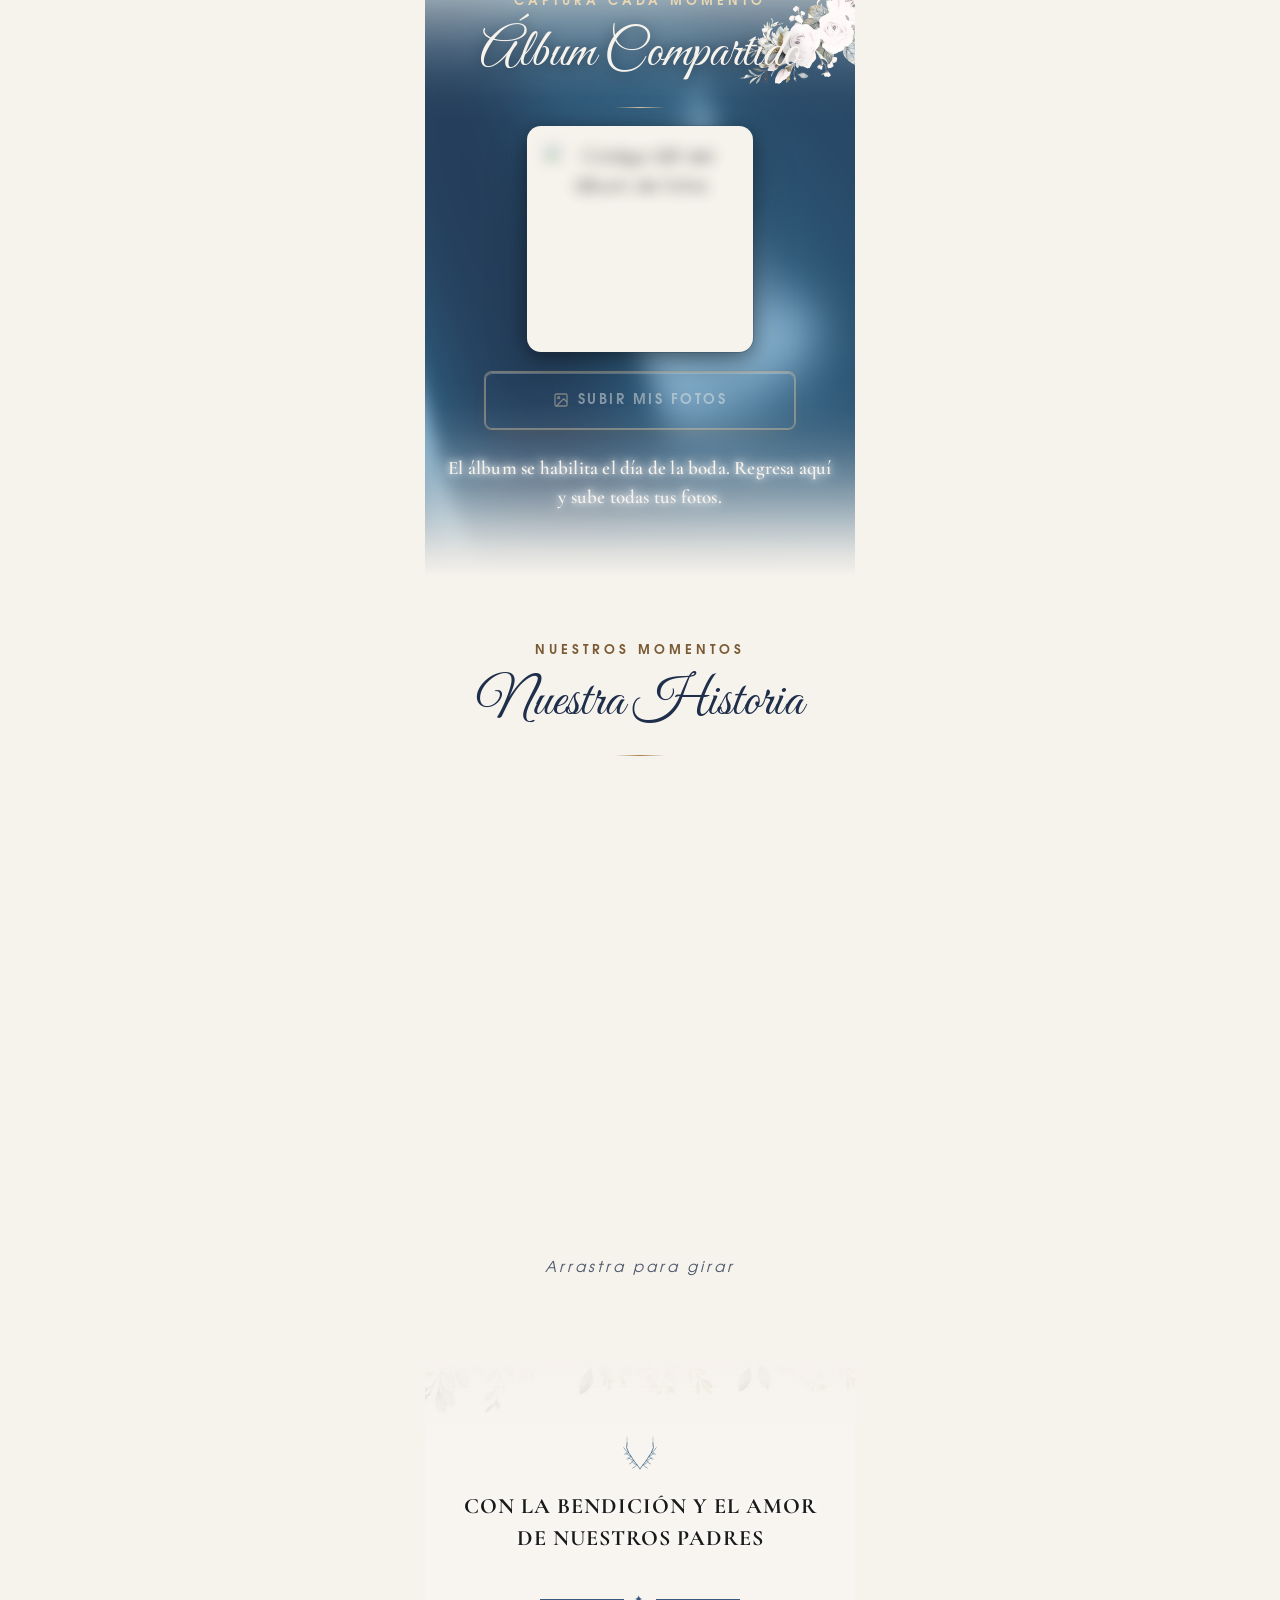
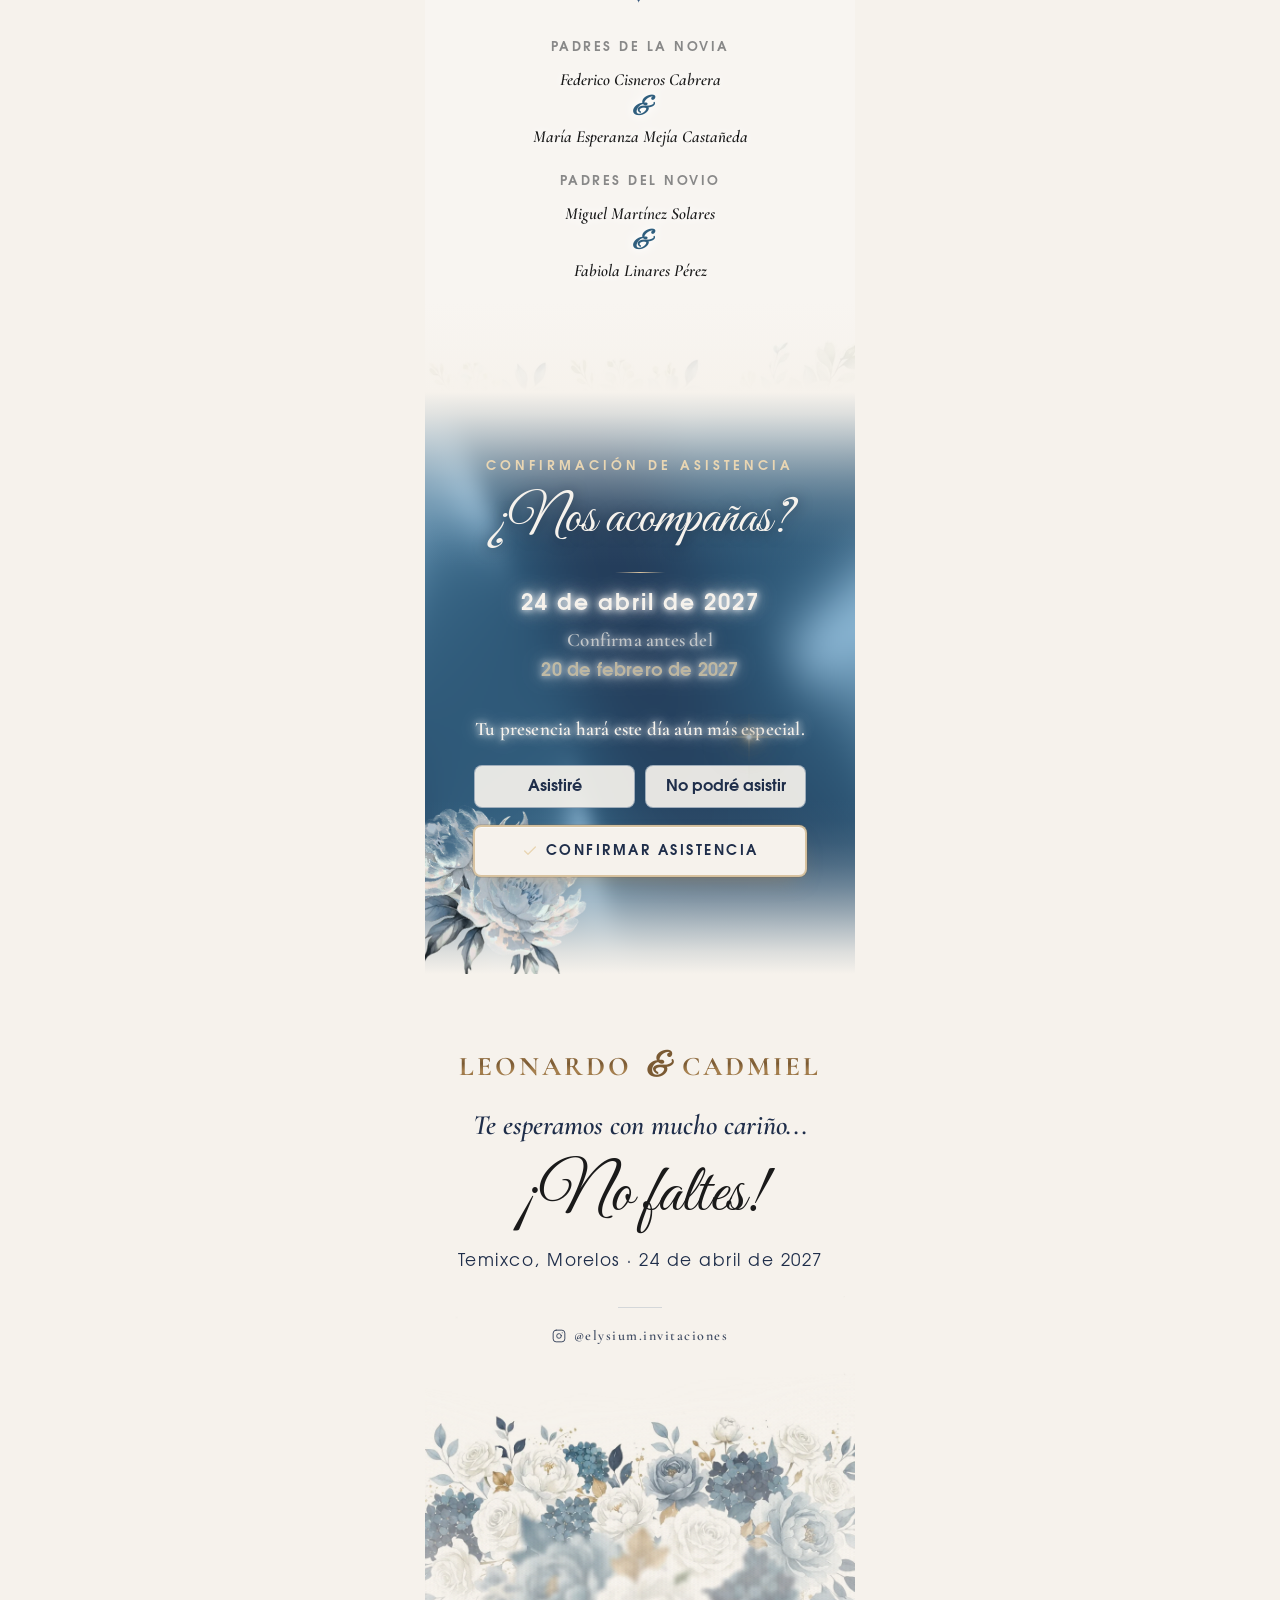
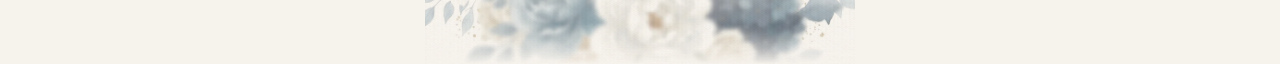
==== commit 288e1cc4: "fix: sin franjas de seda en cuenta regresiva y calendario (secciones cortas); seda solo como fondo d" ====
--- a/index.html
+++ b/index.html
@@ -2116,8 +2116,7 @@
 
 
 <!-- ═══════════════ 2. CUENTA REGRESIVA ══════════════ -->
-<section id="countdown" class="is-seda">
-  <canvas class="lp-seda"></canvas>
+<section id="countdown">
   <div class="cd-content">
     <span class="cd-falta">Faltan</span>
     <div class="cd-row" role="timer" aria-label="Cuenta regresiva para la boda">
@@ -2190,8 +2189,7 @@
 
 
 <!-- ═══════════════ 4. CALENDAR ══════════════════════ -->
-<section id="calendar" class="is-seda">
-  <canvas class="lp-seda"></canvas>
+<section id="calendar">
   <span class="lbl">No lo olvides</span>
   <h2 class="ttl" style="font-size:26px">Guarda la fecha</h2>
   <div class="gline"></div>
